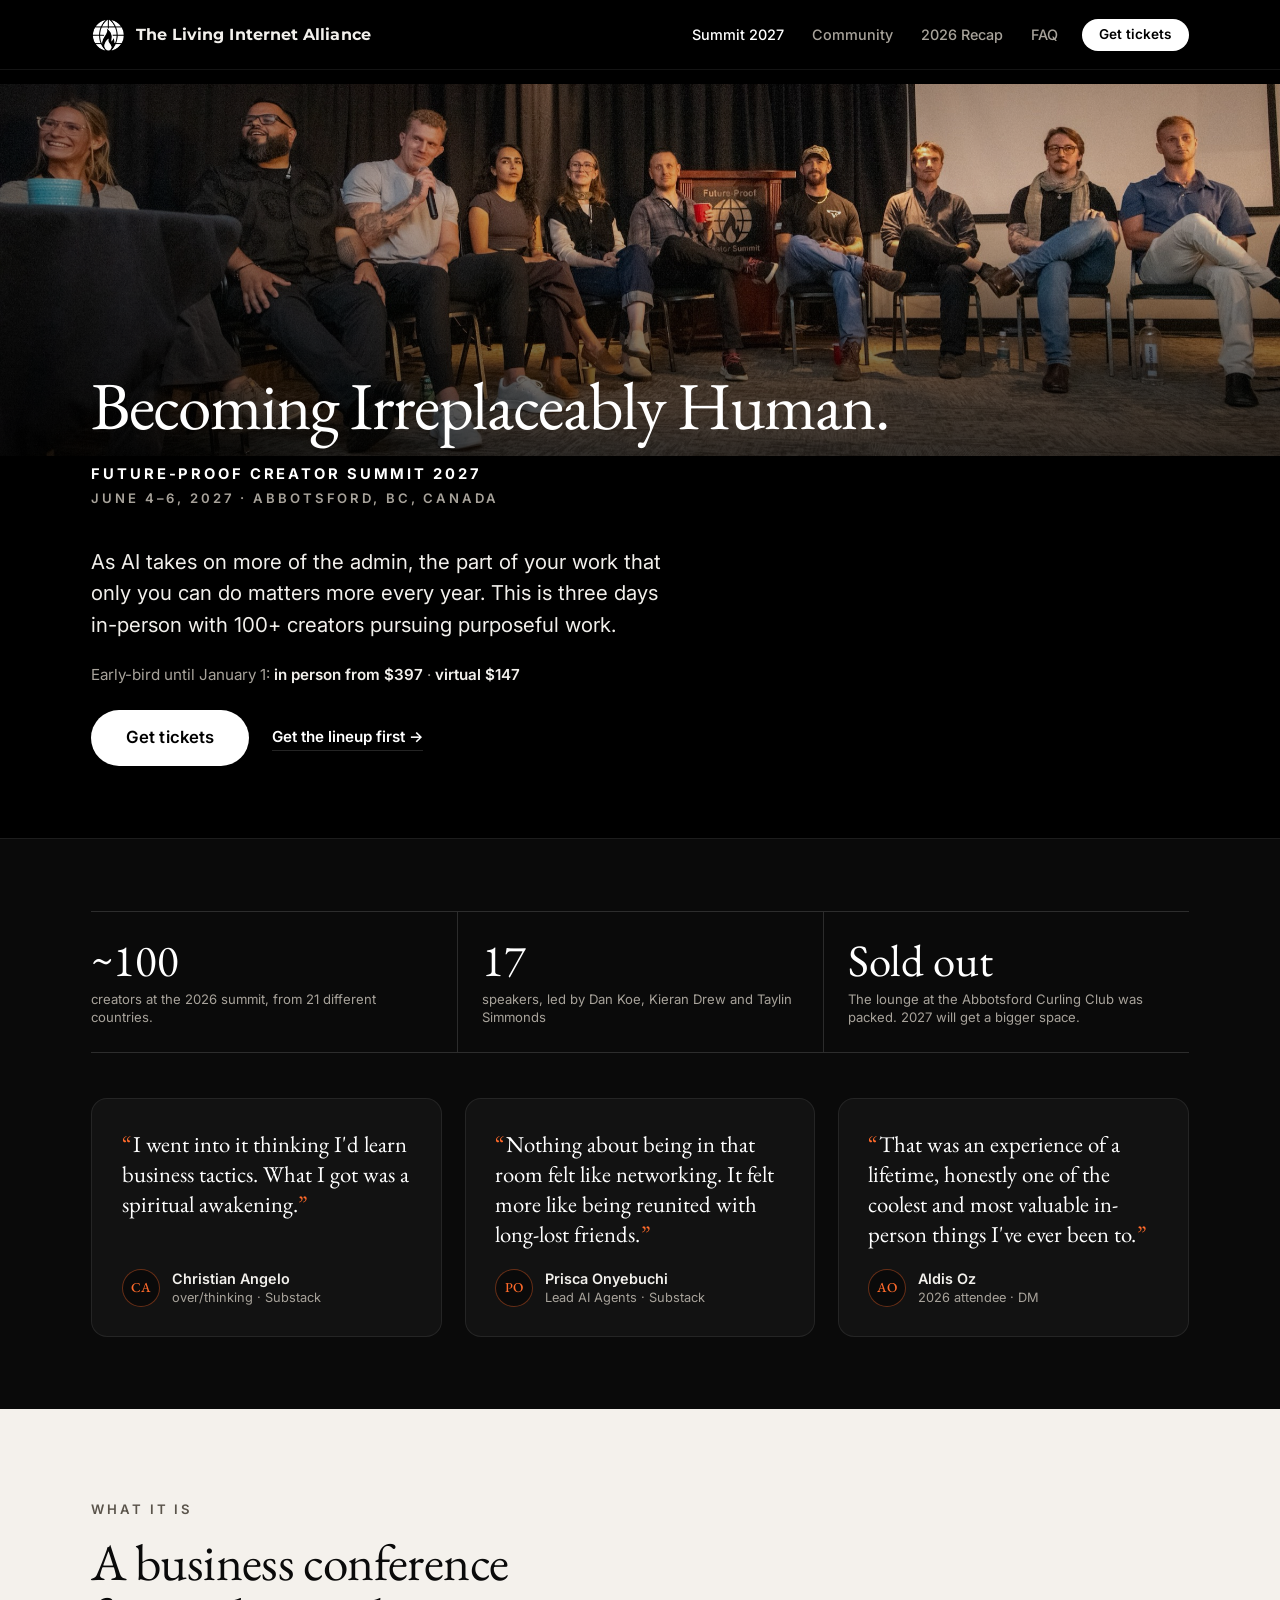
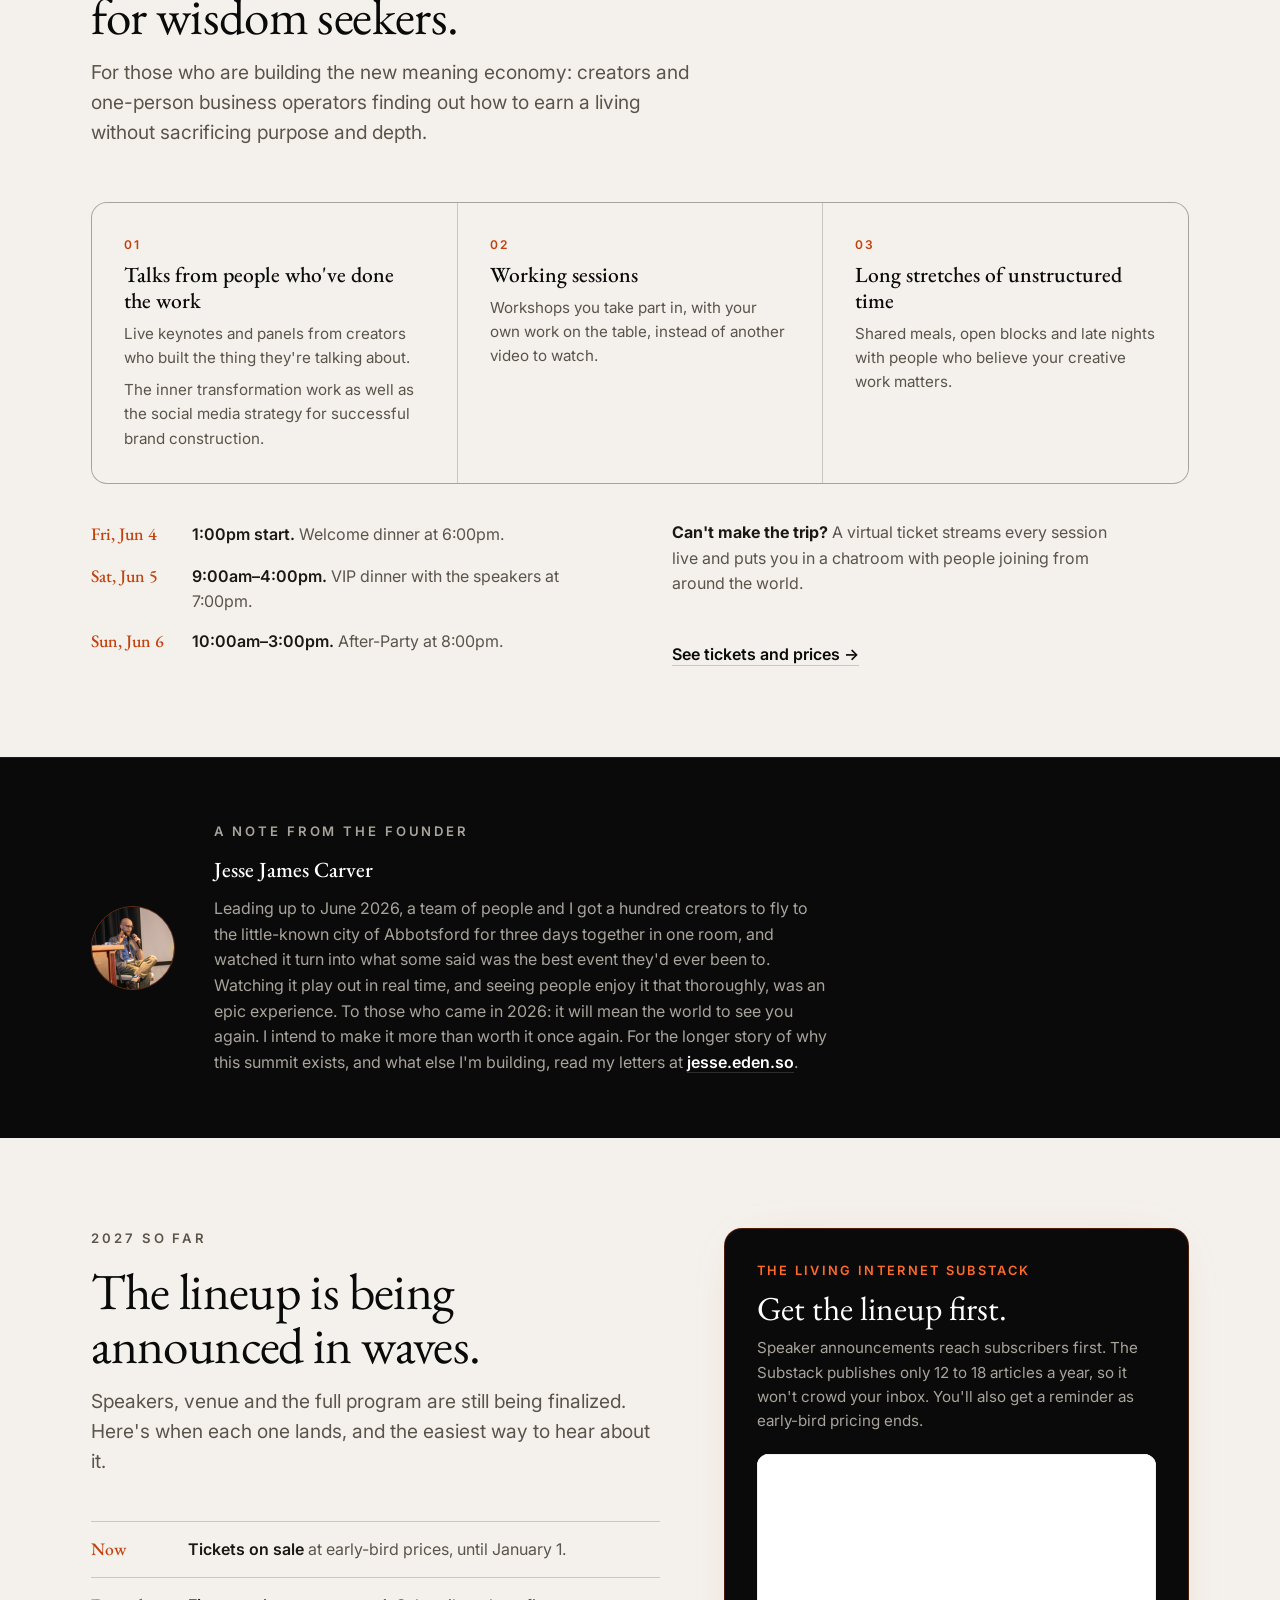
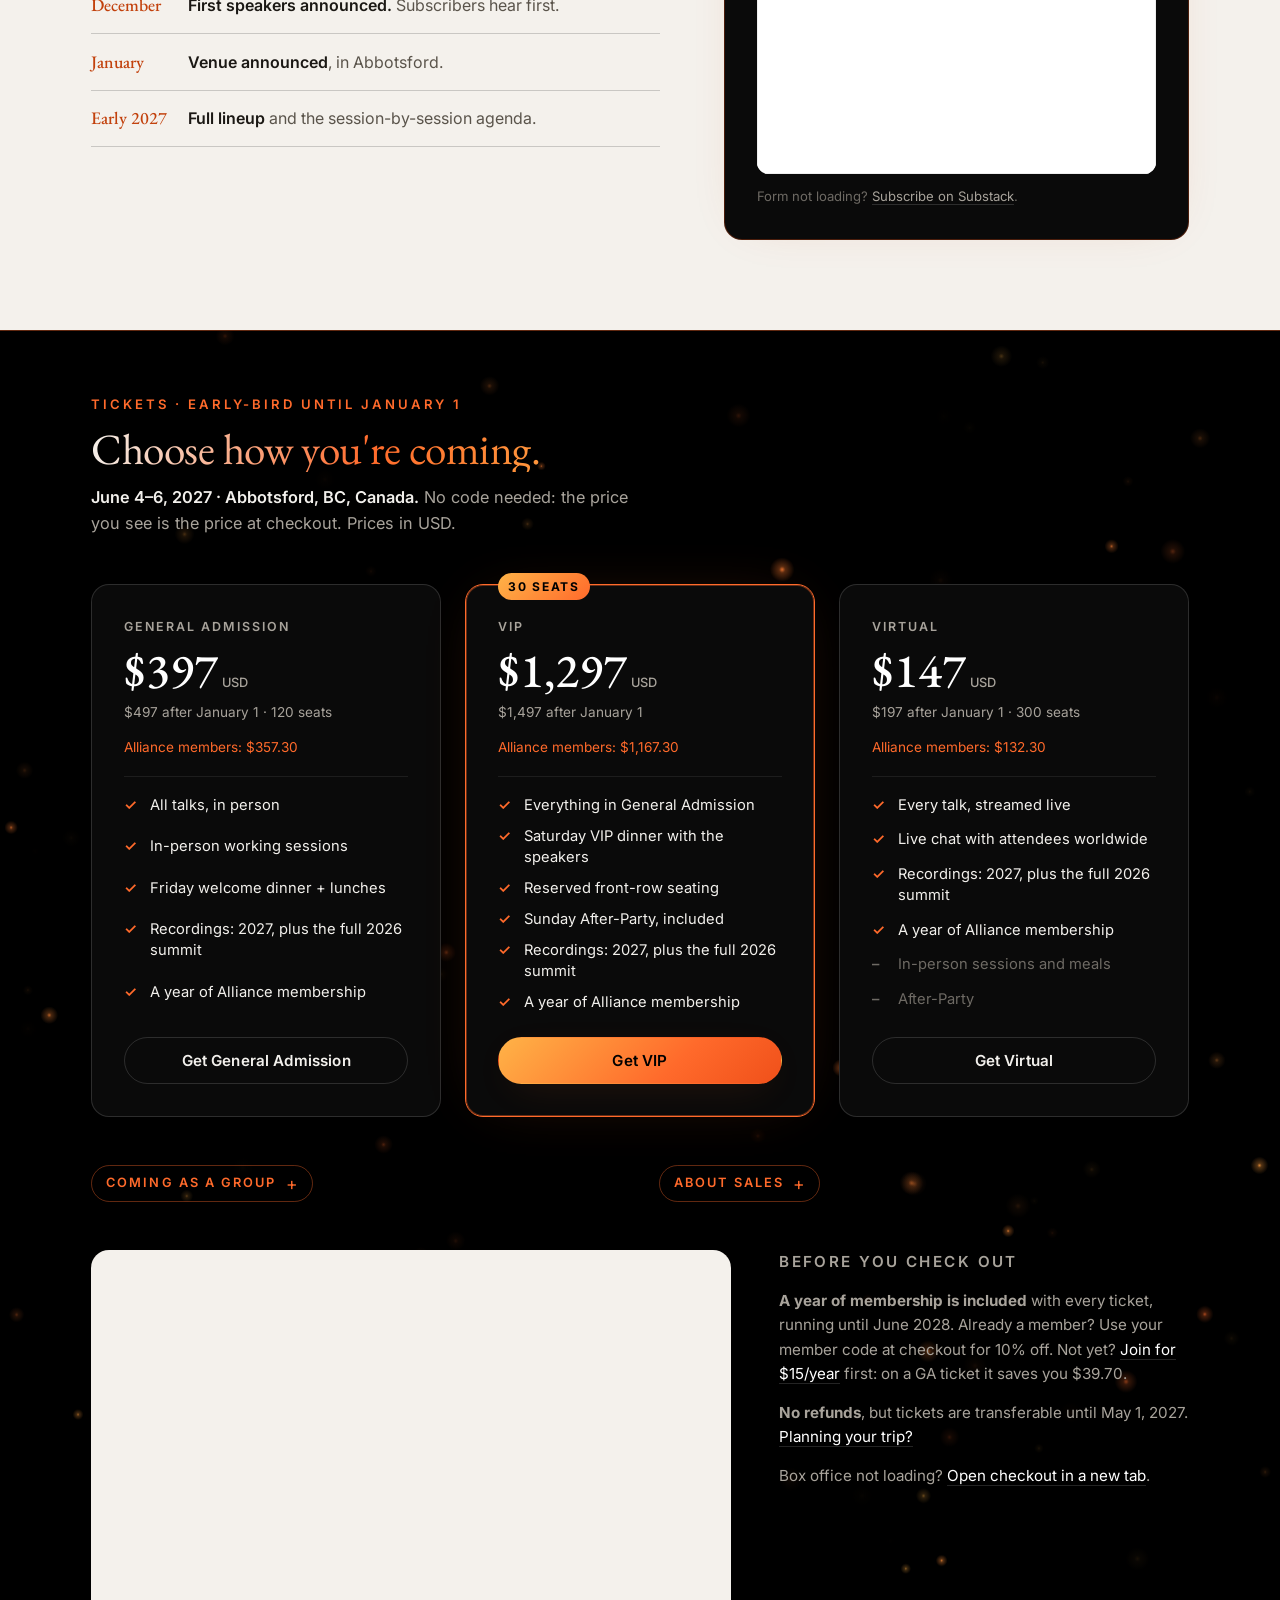
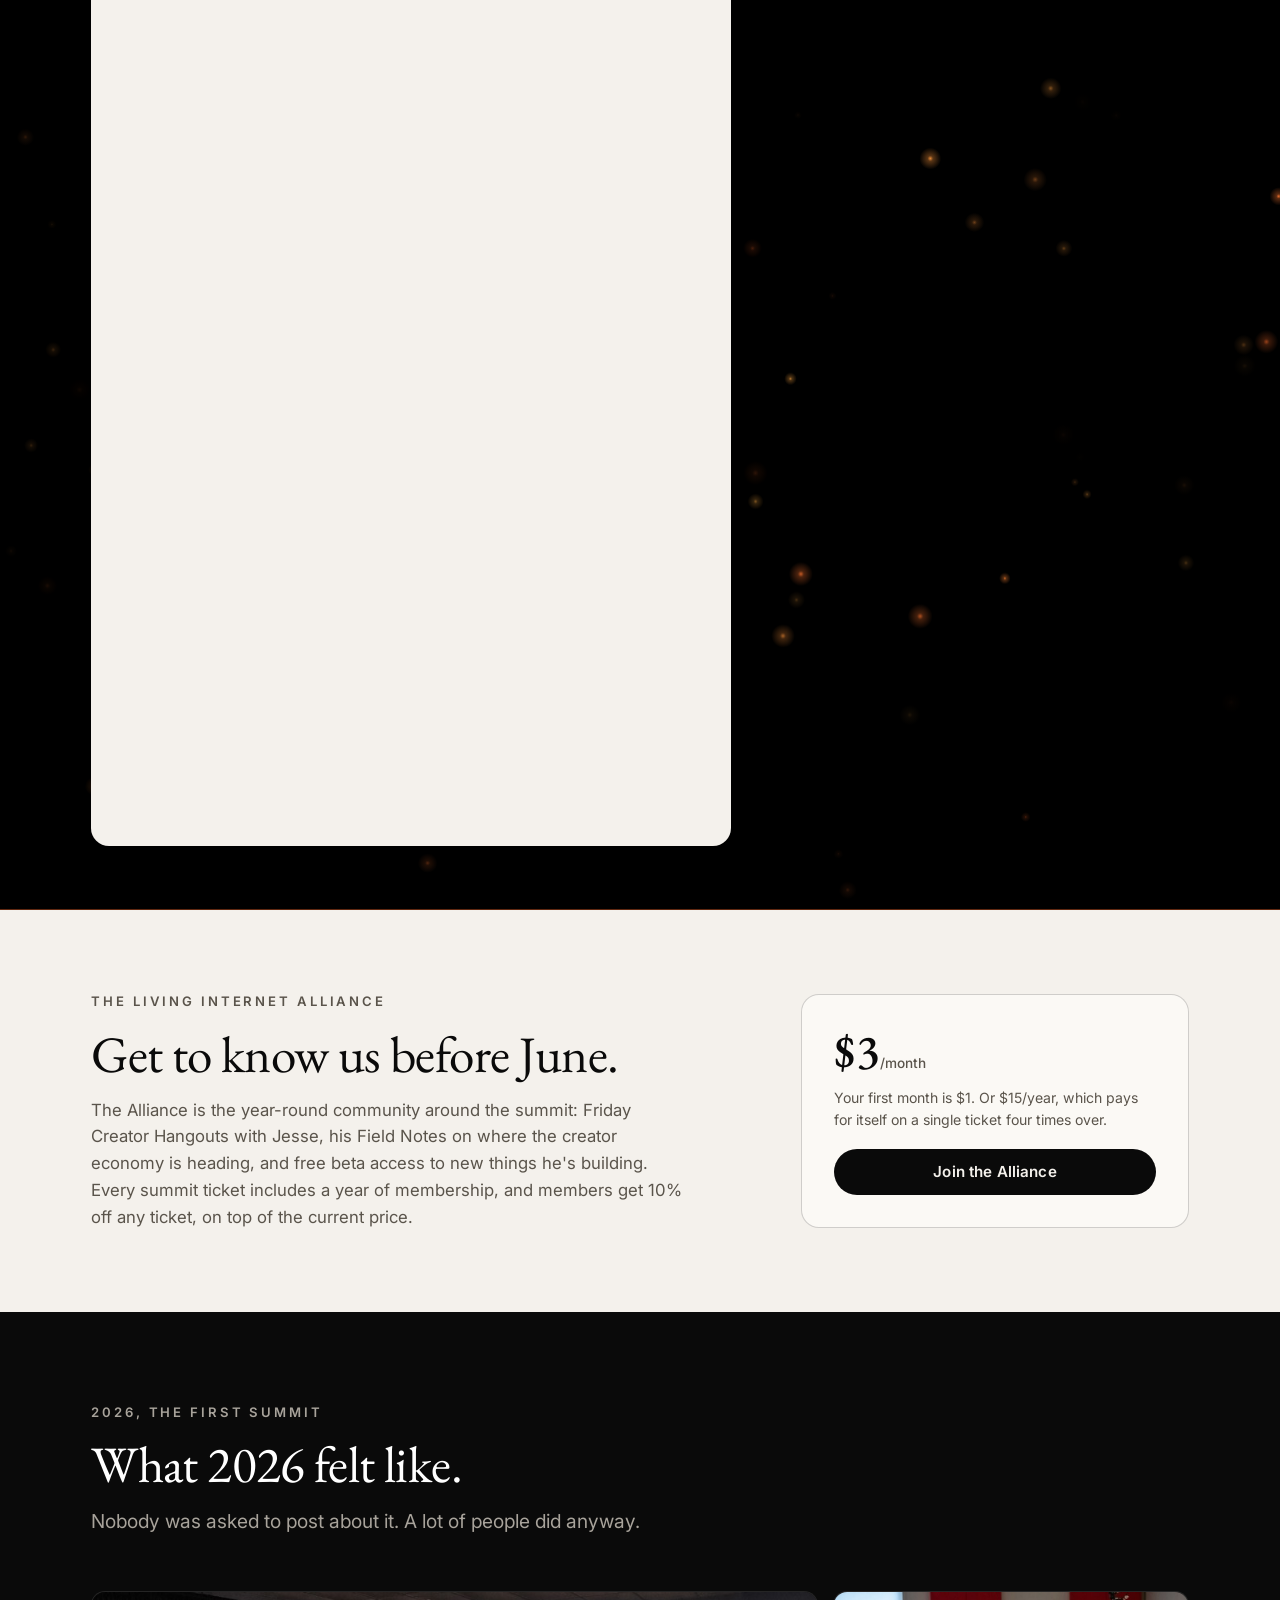
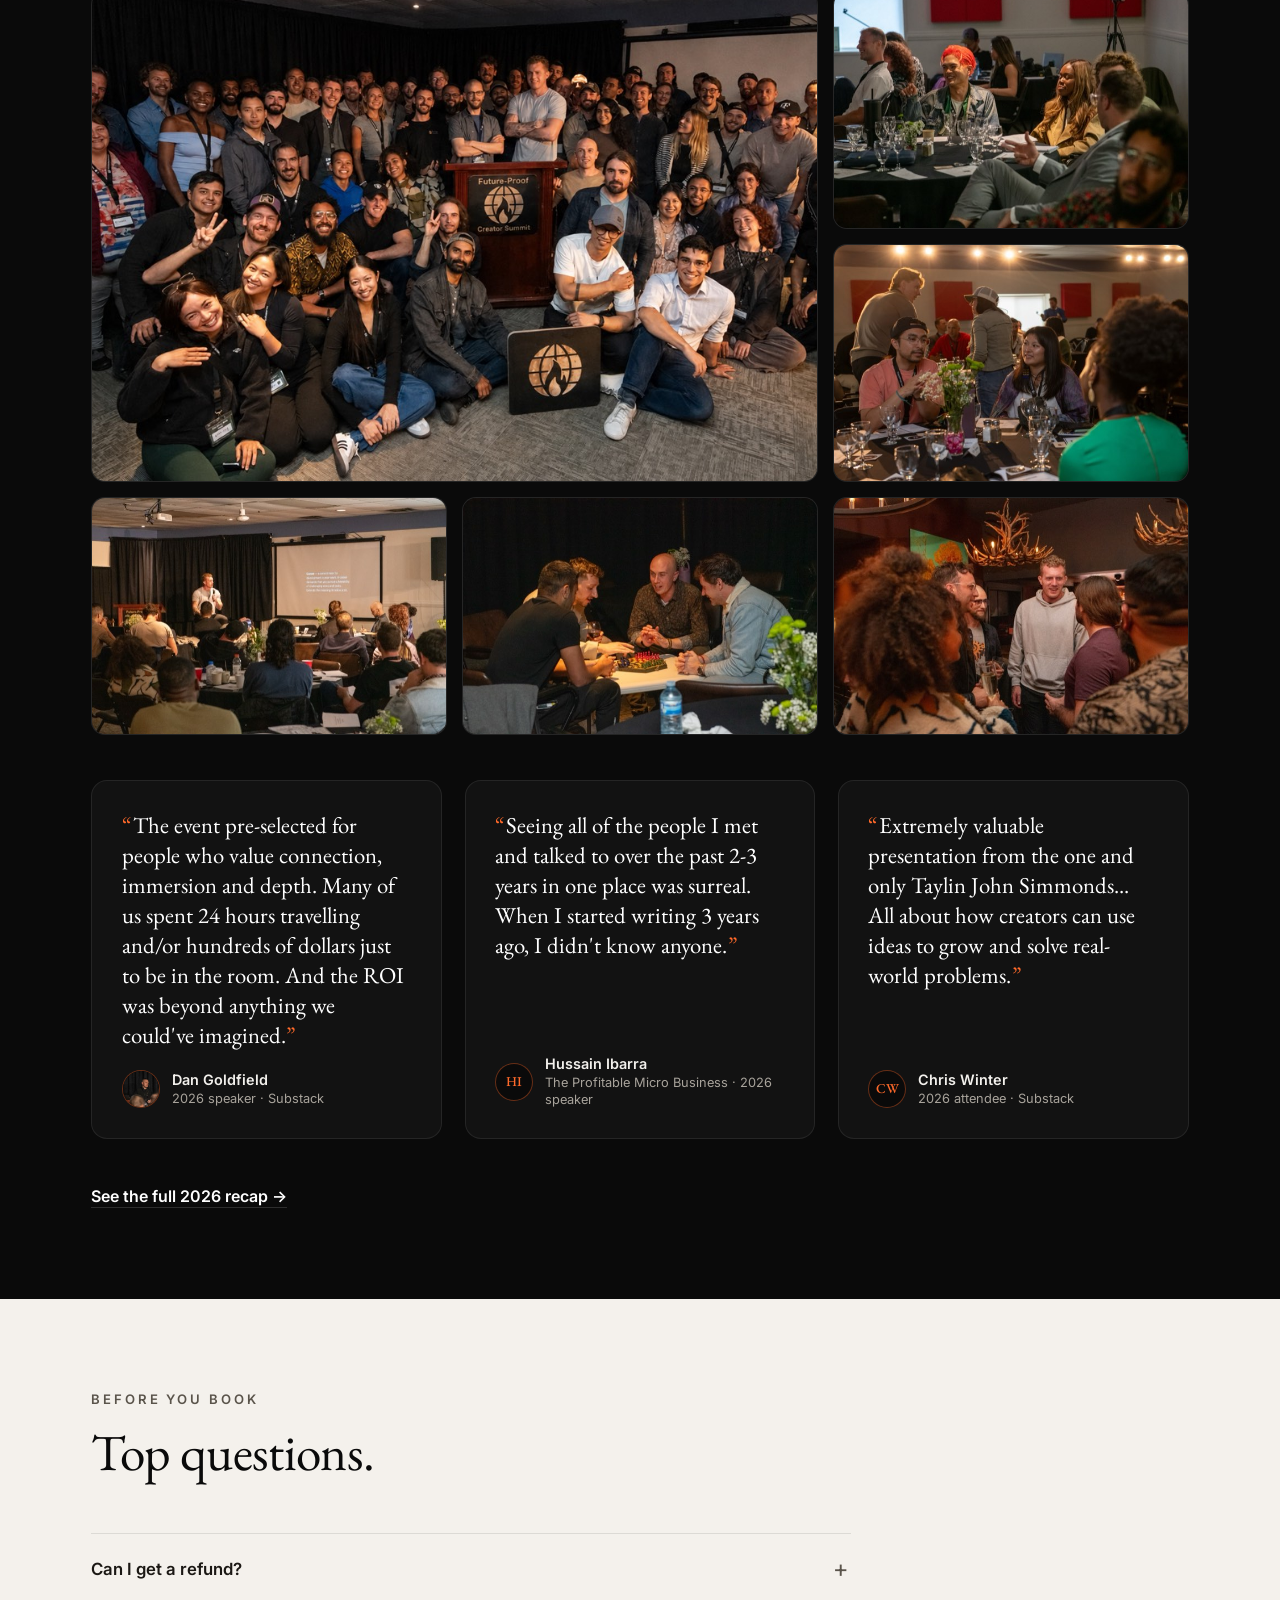
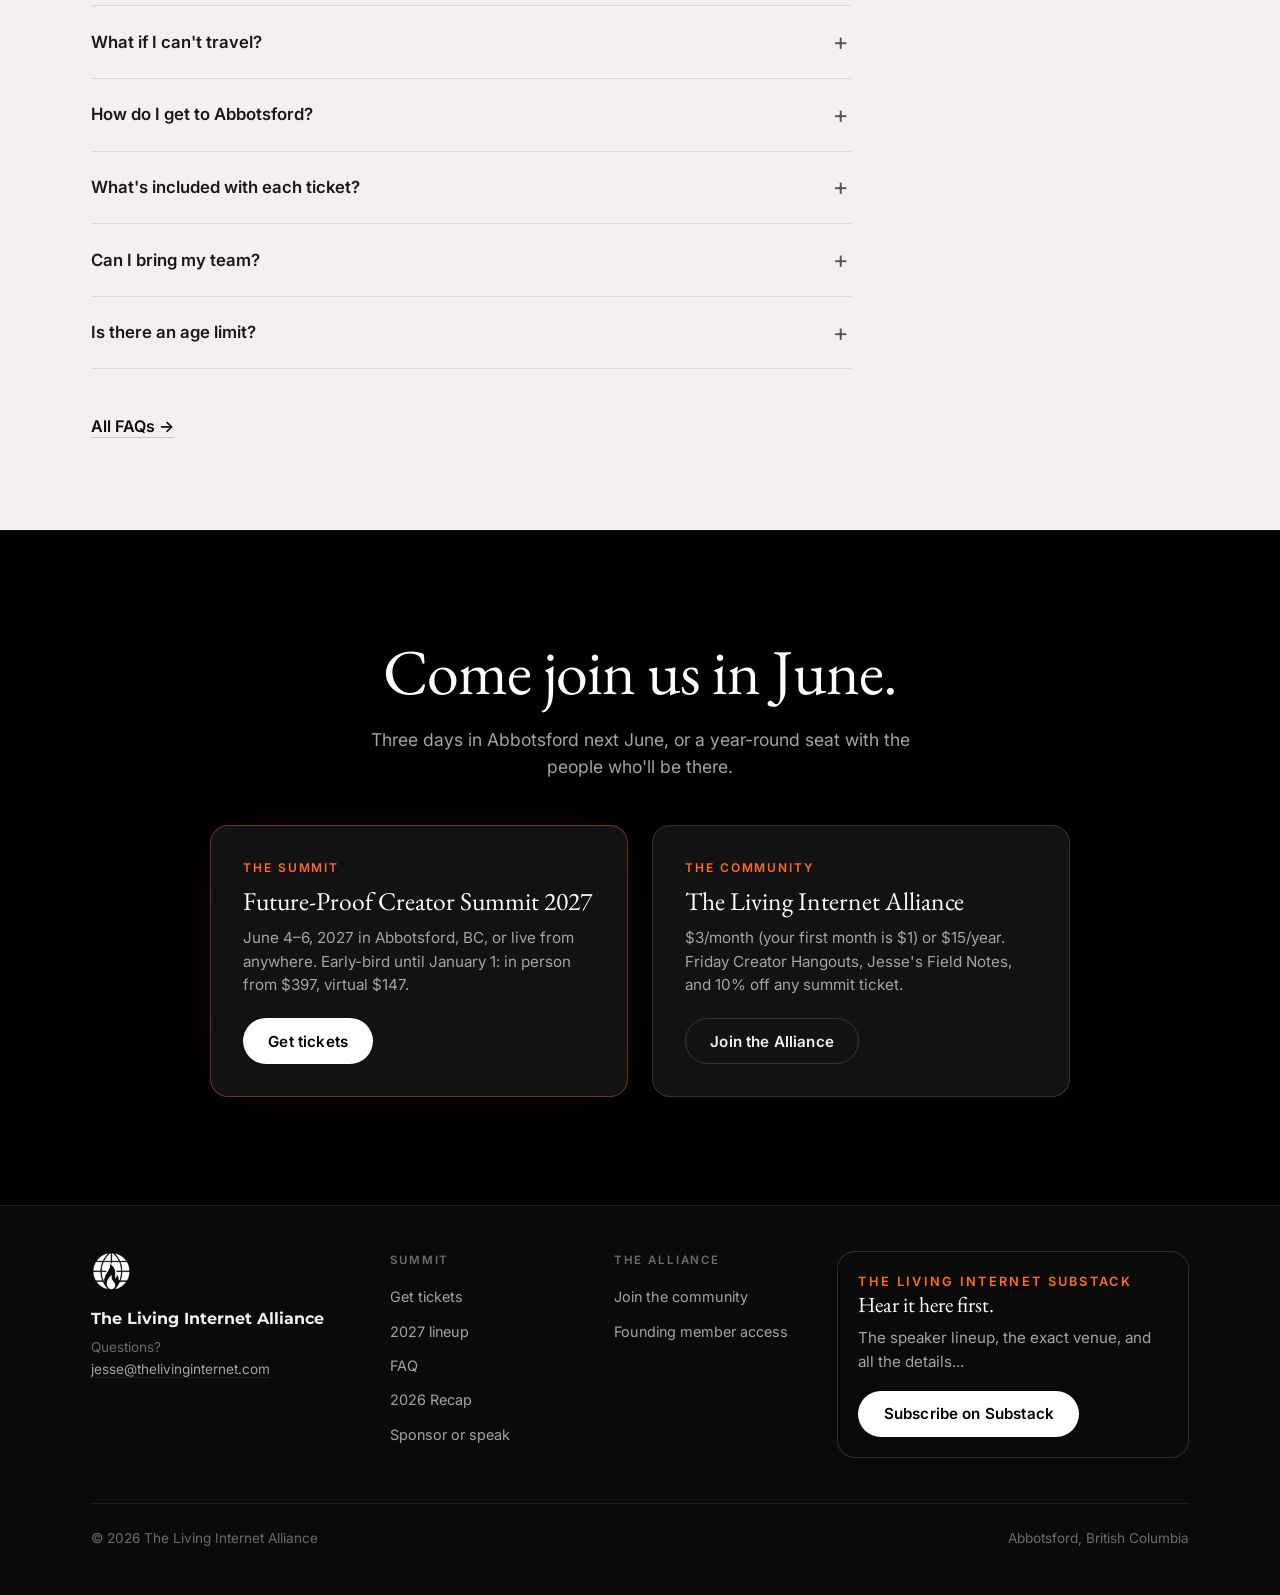
==== index.html @ 849d7617 "changes to copy on home page" ====
<!DOCTYPE html>
<html lang="en">
<head>
  <meta charset="UTF-8" />
  <meta name="viewport" content="width=device-width, initial-scale=1.0" />
  <title>Future-Proof Creator Summit 2027 · Becoming Irreplaceably Human</title>
  <meta name="description" content="Becoming Irreplaceably Human. Three days of talks, working sessions and time with a hundred creators. Abbotsford, BC, June 4-6, 2027. Early-bird tickets from $397, virtual $147, until January 1." />
  <link rel="canonical" href="https://www.thelivinginternet.com/" />

  <!-- Open Graph -->
  <meta property="og:title" content="Future-Proof Creator Summit 2027 · Becoming Irreplaceably Human" />
  <meta property="og:description" content="Becoming Irreplaceably Human. Three days of talks, working sessions and time with a hundred creators. Abbotsford, BC, June 4-6, 2027. Early-bird tickets from $397, virtual $147, until January 1." />
  <meta property="og:type" content="website" />
  <meta property="og:url" content="https://www.thelivinginternet.com/" />
  <meta property="og:image" content="https://www.thelivinginternet.com/assets/images/summit-photos/img1-new.jpg" />
  <meta name="twitter:card" content="summary_large_image" />

  <link rel="icon" type="image/png" href="/assets/images/graphics/logo-white.png" />

  <!-- Early-bird ends at midnight Pacific, Jan 1, 2027. From then on, every
       .when-early element hides and every .when-full element shows (styles.css). -->
  <script>if (Date.now() >= Date.parse('2027-01-01T00:00:00-08:00')) document.documentElement.classList.add('is-full-price');</script>

  <!-- Fonts: EB Garamond (display) + Inter (body) + Montserrat (wordmark) -->
  <link rel="preconnect" href="https://fonts.googleapis.com" />
  <link rel="preconnect" href="https://fonts.gstatic.com" crossorigin />
  <link href="https://fonts.googleapis.com/css2?family=EB+Garamond:ital,wght@0,400;0,500;0,600;1,400&family=Inter:wght@400;500;600;700&family=Montserrat:wght@600;700&display=swap" rel="stylesheet" />

  <link rel="stylesheet" href="/styles.css" />
  <link rel="preload" as="image" href="/assets/images/summit-photos/img1-new.jpg" media="(min-width: 861px)" fetchpriority="high" />
  <link rel="preload" as="image" href="/assets/images/summit-photos/img1-mobile.jpg" media="(max-width: 860px)" fetchpriority="high" />
</head>
<body>
  <a class="skip-link" href="#main">Skip to content</a>

  <!-- ===================== NAV (shared) ===================== -->
  <header class="nav" id="top">
    <div class="nav__inner">
      <a class="nav__brand" href="/" aria-label="The Living Internet Alliance, home">
        <img src="/assets/images/graphics/logo-white-128.png" alt="" class="nav__logo" width="128" height="128" />
        <span class="nav__wordmark">The Living Internet Alliance</span>
      </a>
      <nav class="nav__links" id="navLinks" aria-label="Primary">
        <a href="/" aria-current="page">Summit 2027</a>
        <a href="/community/">Community</a>
        <a href="/2026/">2026 Recap</a>
        <a href="/faq/">FAQ</a>
      </nav>
      <a href="/#tickets" class="btn btn--solid nav__cta">Get tickets</a>
      <button type="button" class="nav__toggle" aria-controls="navLinks" aria-expanded="false" aria-label="Open menu"><span class="nav__toggle-bars"></span></button>
    </div>
  </header>

  <!-- ===================== 1 · HERO ===================== -->
  <section class="hero" aria-labelledby="hero-title">
    <div class="hero__media" role="img" aria-label="Panel of speakers answering questions from the audience at the 2026 Future-Proof Creator Summit"></div>
    <div class="hero__scrim"></div>

    <div class="hero__content">
      <div class="hero__overlay">
        <h1 class="hero__title" id="hero-title">Becoming Irreplaceably Human.</h1>
        <p class="eyebrow hero__eyebrow">
          <span class="hero__eyebrow-title">Future-Proof Creator Summit 2027</span><br />
          June 4&ndash;6, 2027 &middot; Abbotsford, BC, Canada
        </p>
      </div>

      <p class="hero__sub">
        As AI takes on more of the admin, the part of your work that only you can do matters more
        every year. This is three days in-person with 100+ creators pursuing purposeful work.
      </p>

      <p class="hero__price when-early">Early-bird until January 1: <strong>in person from $397</strong> &middot; <strong>virtual $147</strong></p>
      <p class="hero__price when-full">Tickets: <strong>in person from $497</strong> &middot; <strong>virtual $197</strong></p>

      <div class="hero__actions">
        <a href="#tickets" class="btn btn--solid btn--lg">Get tickets</a>
        <a href="#lineup" class="textlink">Get the lineup first</a>
      </div>
    </div>

  </section>

  <main id="main" tabindex="-1">
  <!-- ===================== 2 · PROOF STRIP ===================== -->
  <section class="proof-strip" id="proof-strip" aria-label="The 2026 summit in numbers and words">
    <div class="section__inner">
      <ul class="stats">
        <li class="stat"><span class="stat__num">~100</span><span class="stat__label">creators at the 2026 summit, from 21 different countries.</span></li>
        <li class="stat"><span class="stat__num">17</span><span class="stat__label">speakers, led by Dan Koe, Kieran Drew and Taylin Simmonds</span></li>
        <li class="stat"><span class="stat__num">Sold out</span><span class="stat__label">The lounge at the Abbotsford Curling Club was packed. 2027 will get a bigger space.</span></li>
      </ul>
      <div class="quotes">
        <figure class="quote">
          <blockquote class="quote__text">I went into it thinking I'd learn business tactics. What I got was a spiritual awakening.</blockquote>
          <figcaption class="quote__who">
            <span class="quote__avatar" aria-hidden="true">CA</span>
            <span><span class="quote__name">Christian Angelo</span><span class="quote__meta">over/thinking &middot; Substack</span></span>
          </figcaption>
        </figure>
        <figure class="quote">
          <blockquote class="quote__text">Nothing about being in that room felt like networking. It felt more like being reunited with long-lost friends.</blockquote>
          <figcaption class="quote__who">
            <span class="quote__avatar" aria-hidden="true">PO</span>
            <span><span class="quote__name">Prisca Onyebuchi</span><span class="quote__meta">Lead AI Agents &middot; Substack</span></span>
          </figcaption>
        </figure>
        <figure class="quote">
          <blockquote class="quote__text">That was an experience of a lifetime, honestly one of the coolest and most valuable in-person things I've ever been to.</blockquote>
          <figcaption class="quote__who">
            <span class="quote__avatar" aria-hidden="true">AO</span>
            <span><span class="quote__name">Aldis Oz</span><span class="quote__meta">2026 attendee &middot; DM</span></span>
          </figcaption>
        </figure>
      </div>
    </div>
  </section>

  <!-- ===================== 3 · WHAT IT IS ===================== -->
  <section id="about" class="section theme-bone" aria-labelledby="about-title">
    <div class="section__inner">
      <header class="section-head">
        <p class="eyebrow">What it is</p>
        <h2 class="section-title" id="about-title">A business conference for wisdom seekers.</h2>
        <p class="section-intro">
          For those who are building the new meaning economy: creators and one-person
          business operators finding out how to earn a living without sacrificing purpose and depth.
        </p>
      </header>

      <ul class="formats">
        <li class="format">
          <p class="format__num">01</p>
          <p class="format__title">Talks from people who've done the work</p>
          <p class="format__desc">Live keynotes and panels from creators who built the thing they're talking about.</p>
          <p class="format__desc">The inner transformation work as well as the social media strategy for successful brand construction.</p>
        </li>
        <li class="format">
          <p class="format__num">02</p>
          <p class="format__title">Working sessions</p>
          <p class="format__desc">Workshops you take part in, with your own work on the table, instead of another video to watch.</p>
        </li>
        <li class="format">
          <p class="format__num">03</p>
          <p class="format__title">Long stretches of unstructured time</p>
          <p class="format__desc">Shared meals, open blocks and late nights with people who believe your creative work matters.</p>
        </li>
      </ul>

      <div class="about__cols">
        <ul class="schedule" aria-label="2027 schedule">
          <li class="schedule__day">
            <span class="schedule__date">Fri, Jun 4</span>
            <span class="schedule__desc"><strong>1:00pm start.</strong> Welcome dinner at 6:00pm.</span>
          </li>
          <li class="schedule__day">
            <span class="schedule__date">Sat, Jun 5</span>
            <span class="schedule__desc"><strong>9:00am&ndash;4:00pm.</strong> VIP dinner with the speakers at 7:00pm.</span>
          </li>
          <li class="schedule__day">
            <span class="schedule__date">Sun, Jun 6</span>
            <span class="schedule__desc"><strong>10:00am&ndash;3:00pm.</strong> After-Party at 8:00pm.</span>
          </li>
        </ul>
        <div>
          <p class="about__virtual">
            <strong>Can't make the trip?</strong> A virtual ticket streams every session live and
            puts you in a chatroom with people joining from around the world.
          </p>
          <p class="section-foot"><a href="#tickets" class="textlink">See tickets and prices</a></p>
        </div>
      </div>
    </div>
  </section>

  <!-- ===================== 4 · A NOTE FROM JESSE ===================== -->
  <section id="founder" class="founder founder--dark" aria-labelledby="founder-title">
    <div class="founder__inner">
      <div class="founder__avatar">
        <img src="/assets/images/speakers/jesse-james-carver-web.jpg" alt="Jesse James Carver" loading="lazy" decoding="async" width="240" height="240" />
      </div>
      <div class="founder__text">
        <p class="eyebrow">A note from the founder</p>
        <p class="founder__name" id="founder-title">Jesse James Carver</p>
        <p class="founder__body">
          Leading up to June 2026, a team of people and I got a hundred creators to fly to the
          little-known city of Abbotsford for three days together in one room, and watched it turn
          into what some said was the best event they'd ever been to. Watching it play out in real
          time, and seeing people enjoy it that thoroughly, was an epic experience. To those who came
          in 2026: it will mean the world to see you again. I intend to make it more than worth
          it once again. For the longer story of why this summit exists, and what else I'm building,
          read my letters at <a href="https://jesse.eden.so" target="_blank" rel="noopener">jesse.eden.so</a>.
        </p>
      </div>
    </div>
  </section>

  <!-- ===================== 5 · 2027 SO FAR ===================== -->
  <!-- Fill-in plan (siteplan.md): December, add 3 to 5 speaker cards under
       "First speakers confirmed" plus one "More in early 2027" card. January,
       name the venue. Early 2027, full lineup and session-level agenda. -->
  <section id="lineup" class="section theme-bone" aria-labelledby="lineup-title">
    <div class="section__inner">
      <div class="lineup">
        <div class="lineup__main">
          <header class="section-head">
            <p class="eyebrow">2027 so far</p>
            <h2 class="section-title" id="lineup-title">The lineup is being announced in waves.</h2>
            <p class="section-intro">
              Speakers, venue and the full program are still being finalized. Here's when each one
              lands, and the easiest way to hear about it.
            </p>
          </header>
          <ul class="milestones" aria-label="Announcement timeline">
            <li class="milestone"><span class="milestone__when">Now</span><span class="milestone__what"><strong>Tickets on sale</strong> <span class="when-early">at early-bird prices, until January 1.</span><span class="when-full">at full price.</span></span></li>
            <li class="milestone"><span class="milestone__when">December</span><span class="milestone__what"><strong>First speakers announced.</strong> Subscribers hear first.</span></li>
            <li class="milestone"><span class="milestone__when">January</span><span class="milestone__what"><strong>Venue announced</strong>, in Abbotsford.</span></li>
            <li class="milestone"><span class="milestone__when">Early 2027</span><span class="milestone__what"><strong>Full lineup</strong> and the session-by-session agenda.</span></li>
          </ul>
        </div>

        <div class="signup ">
          <p class="signup__eyebrow">The Living Internet Substack</p>
          <p class="signup__title">Get the lineup first.</p>
          <p class="signup__body">Speaker announcements reach subscribers first. The Substack publishes only 12 to 18 articles a year, so it won't crowd your inbox.<span class="when-early"> You'll also get a reminder as early-bird pricing ends.</span></p>
          <div class="signup__frame">
            <iframe src="https://livinginternet.substack.com/embed" title="Subscribe to The Living Internet Substack" loading="lazy" width="480" height="320" style="border: 1px solid #EEE; background: white" frameborder="0" scrolling="no"></iframe>
          </div>
          <p class="signup__fallback">Form not loading? <a href="https://livinginternet.substack.com/subscribe" target="_blank" rel="noopener">Subscribe on Substack</a>.</p>
        </div>
      </div>
    </div>
  </section>

  <!-- ===================== 6 · TICKETS ===================== -->
  <section id="tickets" class="member-band member-band--tickets" aria-labelledby="tickets-title">
    <canvas class="embers-canvas" aria-hidden="true"></canvas>
    <div class="member-band__inner">
      <div class="member-band__text">
        <p class="eyebrow member-band__eyebrow"><span class="when-early">Tickets &middot; Early-bird until January 1</span><span class="when-full">Tickets</span></p>
        <h2 class="member-band__title" id="tickets-title">Choose how you're coming.</h2>
        <p class="member-band__body">
          <strong>June 4&ndash;6, 2027 &middot; Abbotsford, BC, Canada.</strong> No code needed: the
          price you see is the price at checkout. Prices in USD.
        </p>
      </div>

      <div class="tiers">
        <article class="tier">
          <p class="tier__name">General Admission</p>
          <p class="tier__price"><span class="when-early">$397</span><span class="when-full">$497</span><small>USD</small></p>
          <p class="tier__later"><span class="when-early">$497 after January 1 &middot; 120 seats</span><span class="when-full">120 seats</span></p>
          <p class="tier__member">Alliance members: <span class="when-early">$357.30</span><span class="when-full">$447.30</span></p>
          <ul class="tier__list">
            <li class="yes">All talks, in person</li>
            <li class="yes">In-person working sessions</li>
            <li class="yes">Friday welcome dinner + lunches</li>
            <li class="yes">Recordings: 2027, plus the full 2026 summit</li>
            <li class="yes">A year of Alliance membership</li>
          </ul>
          <a href="#checkout" class="btn btn--ember">Get General Admission</a>
        </article>

        <article class="tier tier--featured">
          <p class="tier__flag">30 seats</p>
          <p class="tier__name">VIP</p>
          <p class="tier__price"><span class="when-early">$1,297</span><span class="when-full">$1,497</span><small>USD</small></p>
          <p class="tier__later"><span class="when-early">$1,497 after January 1</span><span class="when-full">Only 30 seats</span></p>
          <p class="tier__member">Alliance members: <span class="when-early">$1,167.30</span><span class="when-full">$1,347.30</span></p>
          <ul class="tier__list">
            <li class="yes">Everything in General Admission</li>
            <li class="yes">Saturday VIP dinner with the speakers</li>
            <li class="yes">Reserved front-row seating</li>
            <li class="yes">Sunday After-Party, included</li>
            <li class="yes">Recordings: 2027, plus the full 2026 summit</li>
            <li class="yes">A year of Alliance membership</li>
          </ul>
          <a href="#checkout" class="btn btn--ember">Get VIP</a>
        </article>

        <article class="tier">
          <p class="tier__name">Virtual</p>
          <p class="tier__price"><span class="when-early">$147</span><span class="when-full">$197</span><small>USD</small></p>
          <p class="tier__later"><span class="when-early">$197 after January 1 &middot; 300 seats</span><span class="when-full">300 seats</span></p>
          <p class="tier__member">Alliance members: <span class="when-early">$132.30</span><span class="when-full">$177.30</span></p>
          <ul class="tier__list">
            <li class="yes">Every talk, streamed live</li>
            <li class="yes">Live chat with attendees worldwide</li>
            <li class="yes">Recordings: 2027, plus the full 2026 summit</li>
            <li class="yes">A year of Alliance membership</li>
            <li class="no">In-person sessions and meals</li>
            <li class="no">After-Party</li>
          </ul>
          <a href="#checkout" class="btn btn--ember">Get Virtual</a>
        </article>
      </div>
      <p class="tiers__hint" aria-hidden="true">Swipe for VIP and Virtual &rarr;</p>

      <div class="tickets__notes">
        <details class="tickets__note">
          <summary class="tickets__note-title">Coming as a group</summary>
          <p><strong>GA 3-Pack <span class="when-early">$997</span><span class="when-full">$1,297</span></strong><span class="when-early"> (then $1,297)</span> &middot;
             <strong>VIP 3-Pack <span class="when-early">$3,397</span><span class="when-full">$4,000</span></strong><span class="when-early"> (then $4,000)</span>, After-Party included.
             Ten GA packs and three VIP packs. Send all three names and emails to
             <a href="mailto:jesse@thelivinginternet.com">jesse@thelivinginternet.com</a> by May 1, 2027.
             Each person gets their own year of Alliance membership, and the member 10% applies to packs too.</p>
        </details>
        <details class="tickets__note">
          <summary class="tickets__note-title">About sales</summary>
          <p class="when-early">There won't be Black Friday or holiday sales. Tickets stay at the early-bird
             price until 2027 begins, and this is the lowest they'll be. On January 1, prices go to
             $497, $1,497 and $197. Alliance members get 10% off any ticket, and will likely get
             windows in 2027 when early-bird prices return.</p>
          <p class="when-full">Early-bird ended on January 1. Alliance members still get 10% off any
             ticket, and will likely get windows during 2027 when early-bird prices return.</p>
        </details>
      </div>

      <div class="checkout" id="checkout">
        <div class="ticket-embed" id="ticketEmbed">
          <iframe src="https://tickets.thelivinginternet.com/checkout/view-event/id/8531085/chk/ede5cd54da2d77b5125283f28206d958/?modal_widget=true&amp;widget=true" title="Buy Future-Proof Creator Summit 2027 tickets" loading="lazy"></iframe>
        </div>
        <div class="checkout__aside">
          <p class="tickets__note-title">Before you check out</p>
          <p><strong>A year of membership is included</strong> with every ticket, running until June 2028.
             Already a member? Use your member code at checkout for 10% off. Not yet?
             <a href="/community/">Join for $15/year</a> first: on a GA ticket it saves you
             <span class="when-early">$39.70</span><span class="when-full">$49.70</span>.</p>
          <p><strong>No refunds</strong>, but tickets are transferable until May 1, 2027.
             <a href="/faq/#getting-here">Planning your trip?</a></p>
          <p class="ticket-embed__fallback">Box office not loading? <a href="https://tickets.thelivinginternet.com/checkout/view-event/id/8531085/chk/ede5cd54da2d77b5125283f28206d958/?modal_widget=true&amp;widget=true" target="_blank" rel="noopener">Open checkout in a new tab</a>.</p>
        </div>
      </div>
    </div>
  </section>

  <!-- ===================== 7 · THE ALLIANCE ===================== -->
  <section id="alliance" class="alliance-band theme-bone" aria-labelledby="alliance-title">
    <div class="alliance-band__inner">
      <div class="alliance-band__text">
        <p class="eyebrow">The Living Internet Alliance</p>
        <h2 class="section-title" id="alliance-title">Get to know us before June.</h2>
        <p class="alliance-band__body">
          The Alliance is the year-round community around the summit: Friday Creator Hangouts with
          Jesse, his Field Notes on where the creator economy is heading, and free beta access to
          new things he's building. Every summit ticket includes a year of membership, and members get 10% off any ticket, on top of the current price.
        </p>
      </div>
      <div class="alliance-band__card">
        <p class="price-big">$3<small>/month</small></p>
        <p class="price-note">Your first month is $1. Or $15/year, which pays for itself on a single
          ticket four times over.</p>
        <a href="/community/" class="btn btn--ink">Join the Alliance</a>
      </div>
    </div>
  </section>

  <!-- ===================== 8 · WHAT 2026 FELT LIKE ===================== -->
  <!-- The 2026 highlight clip goes at the top of this section once it's edited. -->
  <section id="felt" class="section" aria-labelledby="felt-title">
    <div class="section__inner">
      <header class="section-head">
        <p class="eyebrow">2026, the first summit</p>
        <h2 class="section-title" id="felt-title">What 2026 felt like.</h2>
        <p class="section-intro">Nobody was asked to post about it. A lot of people did anyway.</p>
      </header>

      <div class="photo-grid">
        <button type="button" class="photo-grid__item photo-grid__item--wide" data-lightbox><img src="/assets/images/summit-photos/group-photo-web.jpg" alt="The full group of 2026 summit attendees gathered for a group photo" loading="lazy" decoding="async" width="1400" height="606" /></button>
        <button type="button" class="photo-grid__item" data-lightbox><img src="/assets/images/summit-photos/img24-thumb.jpg" data-full="/assets/images/summit-photos/img24-web.jpg" alt="Attendees laughing and contemplating during a talk at the Future Proof Creator Summit 2026" loading="lazy" decoding="async" width="1400" height="933" /></button>
        <button type="button" class="photo-grid__item" data-lightbox><img src="/assets/images/summit-photos/img25-thumb.jpg" data-full="/assets/images/summit-photos/img25-web.jpg" alt="Christian, Ashley, and Prisca deep in conversation at a roundtable during the Future Proof Creator Summit 2026" loading="lazy" decoding="async" width="1400" height="933" /></button>
        <button type="button" class="photo-grid__item" data-lightbox><img src="/assets/images/summit-photos/img30-thumb.jpg" data-full="/assets/images/summit-photos/img30-web.jpg" alt="Dan Koe addressing the audience during a workshop on meaningful work at the Future Proof Creator Summit 2026" loading="lazy" decoding="async" width="1400" height="933" /></button>
        <button type="button" class="photo-grid__item" data-lightbox><img src="/assets/images/summit-photos/img41-thumb.jpg" data-full="/assets/images/summit-photos/img41-web.jpg" alt="Attendees playing 4D chess late into the evening at the after-party of the Future Proof Creator Summit 2026" loading="lazy" decoding="async" width="1400" height="933" /></button>
        <button type="button" class="photo-grid__item" data-lightbox><img src="/assets/images/summit-photos/img4-thumb.jpg" data-full="/assets/images/summit-photos/img4-web.jpg" alt="Attendees talking with Dan Koe at the VIP Dinner" loading="lazy" decoding="async" width="1400" height="933" /></button>
      </div>

      <div class="quotes">
        <figure class="quote">
          <blockquote class="quote__text">The event pre-selected for people who value connection, immersion and depth. Many of us spent 24 hours travelling and/or hundreds of dollars just to be in the room. And the ROI was beyond anything we could've imagined.</blockquote>
          <figcaption class="quote__who">
            <span class="quote__avatar" aria-hidden="true"><img src="/assets/images/speakers/dan-goldfield-web.jpg" alt="" loading="lazy" decoding="async" width="240" height="240" /></span>
            <span><span class="quote__name">Dan Goldfield</span><span class="quote__meta">2026 speaker &middot; Substack</span></span>
          </figcaption>
        </figure>
        <figure class="quote">
          <blockquote class="quote__text">Seeing all of the people I met and talked to over the past 2-3 years in one place was surreal. When I started writing 3 years ago, I didn't know anyone.</blockquote>
          <figcaption class="quote__who">
            <span class="quote__avatar" aria-hidden="true">HI</span>
            <span><span class="quote__name">Hussain Ibarra</span><span class="quote__meta">The Profitable Micro Business &middot; 2026 speaker</span></span>
          </figcaption>
        </figure>
        <figure class="quote">
          <blockquote class="quote__text">Extremely valuable presentation from the one and only Taylin John Simmonds... All about how creators can use ideas to grow and solve real-world problems.</blockquote>
          <figcaption class="quote__who">
            <span class="quote__avatar" aria-hidden="true">CW</span>
            <span><span class="quote__name">Chris Winter</span><span class="quote__meta">2026 attendee &middot; Substack</span></span>
          </figcaption>
        </figure>
      </div>

      <p class="section-foot"><a href="/2026/" class="textlink">See the full 2026 recap</a></p>
    </div>
  </section>

  <!-- ===================== 9 · SPONSORS (later) =====================
       Slot reserved. Add once the Eden sponsorship agreement is set
       (logo, placement, credit wording). Don't ship it empty. -->

  <!-- ===================== 10 · TOP QUESTIONS ===================== -->
  <section id="questions" class="section theme-bone" aria-labelledby="questions-title">
    <div class="section__inner">
      <header class="section-head">
        <p class="eyebrow">Before you book</p>
        <h2 class="section-title" id="questions-title">Top questions.</h2>
      </header>
      <div class="faq__list faq__list--left">
        <details class="faq__item">
          <summary class="faq__q">Can I get a refund?</summary>
          <div class="faq__a"><p>No, all sales are final. Tickets are transferable until May 1, 2027, though: email
            <a href="mailto:jesse@thelivinginternet.com">jesse@thelivinginternet.com</a> with the new attendee's name and email.</p></div>
        </details>
        <details class="faq__item">
          <summary class="faq__q">What if I can't travel?</summary>
          <div class="faq__a"><p>Get a Virtual ticket (<span class="when-early">$147 until January 1</span><span class="when-full">$197</span>).
            Every talk streams live, there's a chatroom for virtual attendees, and the recordings are yours afterward, along with the 2026 summit recordings and a year of Alliance membership.</p></div>
        </details>
        <details class="faq__item">
          <summary class="faq__q">How do I get to Abbotsford?</summary>
          <div class="faq__a"><p>Abbotsford is the city in the country, about an hour east of Vancouver. Fly into Abbotsford
            International (YXX), or Vancouver International (YVR) for more routes. The venue is announced by January 2027.
            <a href="/faq/#getting-here">More on getting here</a>.</p></div>
        </details>
        <details class="faq__item">
          <summary class="faq__q">What's included with each ticket?</summary>
          <div class="faq__a"><p>General Admission and VIP include the Friday welcome dinner and lunches. VIP adds the Saturday
            dinner with the speakers, front-row seating and the Sunday After-Party (GA can add the After-Party for $77).
            All three tickets, Virtual included, come with the 2027 recordings, the full 2026 summit recordings, and a year of Alliance membership.</p></div>
        </details>
        <details class="faq__item">
          <summary class="faq__q">Can I bring my team?</summary>
          <div class="faq__a"><p>Yes. The GA 3-Pack is <span class="when-early">$997</span><span class="when-full">$1,297</span>
            and the VIP 3-Pack is <span class="when-early">$3,397</span><span class="when-full">$4,000</span>. Send all three names and
            emails to Jesse by May 1, 2027.</p></div>
        </details>
        <details class="faq__item">
          <summary class="faq__q">Is there an age limit?</summary>
          <div class="faq__a"><p>The summit is 19+ unless you're accompanied by a chaperone.</p></div>
        </details>
      </div>
      <p class="section-foot"><a href="/faq/" class="textlink">All FAQs</a></p>
    </div>
  </section>
  </main>

  <!-- ===================== TWO-OPTION CLOSE (shared) ===================== -->
  <section class="final" aria-labelledby="final-title">
    <div class="final__inner">
      <h2 class="final__title" id="final-title">Come join us in June.</h2>
      <p class="final__sub">Three days in Abbotsford next June, or a year-round seat with the people who'll be there.</p>
    </div>
    <div class="final__options">
      <div class="option option--primary">
        <p class="option__label">The summit</p>
        <p class="option__title">Future-Proof Creator Summit 2027</p>
        <p class="option__body">June 4&ndash;6, 2027 in Abbotsford, BC, or live from anywhere.
          <span class="when-early">Early-bird until January 1: in person from $397, virtual $147.</span><span class="when-full">In person from $497, virtual $197.</span></p>
        <a href="/#tickets" class="btn btn--solid">Get tickets</a>
      </div>
      <div class="option">
        <p class="option__label">The community</p>
        <p class="option__title">The Living Internet Alliance</p>
        <p class="option__body">$3/month (your first month is $1) or $15/year. Friday Creator Hangouts, Jesse's Field Notes, and 10% off any summit ticket.</p>
        <a href="/community/" class="btn btn--ghost">Join the Alliance</a>
      </div>
    </div>
  </section>

  <!-- ===================== FOOTER (shared) ===================== -->
  <footer class="footer" id="footer">
    <div class="footer__grid">
      <div class="footer__about">
        <img src="/assets/images/graphics/logo-white-128.png" alt="" class="footer__logo" width="128" height="128" loading="lazy" />
        <p class="footer__brand">The Living Internet Alliance</p>
        <p class="footer__meta">Questions? <a href="mailto:jesse@thelivinginternet.com">jesse@thelivinginternet.com</a></p>
      </div>
      <div>
        <p class="footer__col-title">Summit</p>
        <ul class="footer__list">
          <li><a href="/#tickets">Get tickets</a></li>
          <li><a href="/#lineup">2027 lineup</a></li>
          <li><a href="/faq/">FAQ</a></li>
          <li><a href="/2026/">2026 Recap</a></li>
          <li><a href="mailto:jesse@thelivinginternet.com?subject=Sponsoring%20or%20speaking%20at%20FPCS%202027">Sponsor or speak</a></li>
        </ul>
      </div>
      <div>
        <p class="footer__col-title">The Alliance</p>
        <ul class="footer__list">
          <li><a href="/community/">Join the community</a></li>
          <li><a href="/community/#founding">Founding member access</a></li>
        </ul>
      </div>
      <div class="footer__signup">
        <div class="signup ">
          <p class="signup__eyebrow">The Living Internet Substack</p>
          <p class="signup__title">Hear it here first.</p>
          <p class="signup__body">The speaker lineup, the exact venue, and all the details...</p>
          <a href="https://livinginternet.substack.com/subscribe" target="_blank" rel="noopener" class="btn btn--solid signup__btn">Subscribe on Substack</a>
        </div>
      </div>
    </div>
    <div class="footer__base">
      <p class="footer__meta">&copy; 2026 The Living Internet Alliance</p>
      <p class="footer__meta">Abbotsford, British Columbia</p>
    </div>
  </footer>

  <!-- ===================== LIGHTBOX ===================== -->
  <div class="modal modal--lightbox" id="modal-gallery" role="dialog" aria-modal="true" aria-label="Photo viewer" hidden>
    <div class="modal__backdrop" data-modal-close></div>
    <div class="modal__panel modal__panel--lightbox" role="document">
      <button type="button" class="modal__close" data-modal-close aria-label="Close">&times;</button>
      <button type="button" class="lightbox__nav lightbox__nav--prev" id="lightboxPrev" aria-label="Previous photo">&#8249;</button>
      <figure class="lightbox__figure" id="lightboxFigure">
        <img class="lightbox__img" id="lightboxImg" src="" alt="" />
        <figcaption class="lightbox__caption" id="lightboxCaption"></figcaption>
      </figure>
      <button type="button" class="lightbox__nav lightbox__nav--next" id="lightboxNext" aria-label="Next photo">&#8250;</button>
    </div>
  </div>

  <script src="/site.js"></script>
</body>
</html>
---- styles.css ----
/* ============================================================
   The Living Internet Alliance · thelivinginternet.com
   Shared by every page: / (Summit 2027), /community, /2026, /faq.
   Dark-mode, black & bone, one flame (ember). Warm-editorial.
   New multi-page components live in the "SITE REBUILD" block at
   the end of this file (added 2026-10-25, per siteplan.md).
   ============================================================ */

:root {
  /* Core palette */
  --black:        #000000;
  --ink:          #0a0a0a;   /* near-black page base */
  --ink-2:        #121212;   /* raised surfaces */
  --white:        #ffffff;
  --paper:        #f4f1ec;   /* warm off-white for large text fields */

  /* Text */
  --text:         #f2f0ec;   /* warm white body */
  --text-dim:     #a8a39b;   /* muted captions / eyebrows */
  --text-faint:   #6e6a64;

  /* Lines & fills */
  --line:         rgba(255,255,255,0.14);
  --line-soft:    rgba(255,255,255,0.08);

  /* Ember accent (the flame in the logo). The only colored thing on the page;
     used sparingly. CTAs stay white-on-black except the ticket band's ember CTA. */
  --ember:        #ff6a2b;   /* primary flame, for dark surfaces */
  --ember-hi:     #ffb347;   /* amber highlight, gradient ends */
  --ember-deep:   #c2410c;   /* flame on bone: 4.9:1 contrast for small text */
  --bone:         #f4f1ec;   /* light section background (same as --paper) */
  --accent:       var(--ember);
  --accent-soft:  rgba(255, 106, 43, 0.38);  /* hairline borders */
  --accent-glow:  rgba(255, 106, 43, 0.24);  /* soft box-shadow glow */
  --accent-faint: rgba(255, 106, 43, 0.10);  /* gradient fill stops */

  /* Type */
  --display:  "EB Garamond", Garamond, Georgia, "Times New Roman", serif;
  --sans:     "Inter", -apple-system, BlinkMacSystemFont, "Segoe UI", Helvetica, Arial, sans-serif;
  --wordmark: "Montserrat", "Inter", -apple-system, BlinkMacSystemFont, "Segoe UI", Helvetica, Arial, sans-serif;

  /* Layout */
  --maxw: 1200px;
  --gutter: clamp(1.25rem, 4vw, 4rem);
  --nav-h: 84px; /* fixed nav's rendered height (desktop); hero padding
                    and anchor scroll offset both key off this */
}

/* ---------- Reset ---------- */
*, *::before, *::after { box-sizing: border-box; margin: 0; padding: 0; }

html { scroll-behavior: smooth; -webkit-text-size-adjust: 100%; scroll-padding-top: var(--nav-h); }

body {
  font-family: var(--sans);
  background: var(--ink);
  color: var(--text);
  line-height: 1.6;
  -webkit-font-smoothing: antialiased;
  text-rendering: optimizeLegibility;
  overflow-x: hidden;
}

img { display: block; max-width: 100%; height: auto; }
a { color: inherit; text-decoration: none; }

/* ---------- Bone theme ----------
   Light sections that alternate with the dark ones. Re-maps the text/line
   tokens locally so every component inside reuses its normal CSS. Don't put
   .btn--solid inside one: it keys off --white as a fill. */
.theme-bone {
  --white:        #0a0a0a;   /* headings: ink on bone */
  --text:         #1b1814;
  --text-dim:     #5a544b;
  --text-faint:   #857f75;
  --line:         rgba(10,10,10,0.18);
  --line-soft:    rgba(10,10,10,0.10);
  --ink-2:        #e9e4db;
  --accent:       var(--ember-deep);
  --accent-soft:  rgba(194, 65, 12, 0.35);
  --accent-glow:  rgba(194, 65, 12, 0.20);
  --accent-faint: rgba(194, 65, 12, 0.08);
  background: var(--bone);
  color: var(--text);
}

/* ---------- Shared bits ---------- */
.eyebrow {
  font-family: var(--sans);
  font-size: 0.82rem;
  font-weight: 600;
  letter-spacing: 0.22em;
  text-transform: uppercase;
  color: var(--text-dim);
}

.hero__eyebrow { line-height: 1.7; }
.hero__eyebrow-title {
  font-weight: 700;
  font-size: 0.92rem;
  color: var(--white);
}

/* ---------- Buttons ---------- */
.btn {
  display: inline-flex;
  align-items: center;
  justify-content: center;
  gap: 0.5em;
  font-family: var(--sans);
  font-weight: 600;
  font-size: 0.95rem;
  letter-spacing: 0.01em;
  line-height: 1;
  padding: 0.95em 1.6em;
  border-radius: 999px;
  border: 1px solid transparent;
  cursor: pointer;
  transition: transform .18s ease, background-color .18s ease,
              color .18s ease, border-color .18s ease, box-shadow .18s ease;
  white-space: nowrap;
}
.btn--solid {
  background: var(--white);
  color: var(--black);
  box-shadow: 0 0 0 rgba(255,255,255,0);
}
.btn--solid:hover {
  transform: translateY(-2px);
  box-shadow: 0 14px 40px -12px rgba(255,255,255,0.45);
}
.btn--ghost {
  background: transparent;
  color: var(--text);
  border-color: var(--line);
}
.btn--ghost:hover {
  border-color: var(--white);
  background: rgba(255,255,255,0.06);
}
.btn--lg { font-size: 1.05rem; padding: 1.1em 2em; }

/* Inline text button that looks like a link */
.linklike {
  font: inherit;
  color: var(--white);
  font-weight: 600;
  background: none;
  border: 0;
  border-bottom: 1px solid var(--line);
  padding: 0 0 1px;
  cursor: pointer;
  transition: border-color .18s ease;
}
.linklike:hover { border-color: var(--white); }

/* ============================================================
   NAV
   ============================================================ */
.nav {
  position: fixed;
  top: 0; left: 0; right: 0;
  z-index: 50;
  background: var(--black);
  border-bottom: 1px solid var(--line-soft);
  transition: background-color .3s ease, border-color .3s ease;
}
.nav__inner {
  max-width: var(--maxw);
  margin: 0 auto;
  padding: 1.1rem var(--gutter);
  display: flex;
  align-items: center;
  gap: 1.5rem;
}
.nav__brand {
  display: flex;
  align-items: center;
  gap: 0.65rem;
  margin-right: auto;
}
.nav__logo { width: 34px; height: 34px; }
.nav__wordmark {
  font-family: var(--wordmark);
  font-weight: 700;
  font-size: 0.98rem;
  letter-spacing: 0.005em;
  color: var(--text);
}
.nav__links {
  display: flex;
  gap: 1.75rem;
}
.nav__links a {
  font-size: 0.9rem;
  font-weight: 500;
  color: var(--text-dim);
  transition: color .18s ease;
}
.nav__links a:hover { color: var(--white); }
.nav__cta { padding: 0.6em 1.2em; font-size: 0.85rem; }
.nav__fpcs {
  font-size: 0.9rem;
  font-weight: 500;
  color: var(--text-dim);
  transition: color .18s ease;
  white-space: nowrap;
}
.nav__fpcs:hover { color: var(--white); }

/* ============================================================
   HERO
   ============================================================ */
.hero {
  position: relative;
  overflow: hidden;
  background: var(--black);
  /* The nav is fixed and floats over the top of the page, so give the
     photo the same amount of clear black space up top instead of
     letting the bar sit over its top edge. */
  padding-top: var(--nav-h);
}
/* Bounded to the photo's own aspect ratio so the full frame fits the
   viewport's width instead of a viewport-height box forcing a crop of
   its left/right edges. max-height is just a safety net for very wide,
   short windows. */
.hero__media {
  position: relative;
  width: 100%;
  aspect-ratio: 1383 / 402;
  overflow: hidden;
  z-index: 0;
}
.hero__media::before {
  content: "";
  position: absolute;
  inset: 0;
  background-image: url("assets/images/summit-photos/img1-new.jpg");
  background-size: 100% 100%;
  background-position: 50% 50%;
}
@keyframes heroDrift {
  from { transform: scale(1.04) translateY(0); }
  to   { transform: scale(1.08) translateY(-1.5%); }
}
/* Legibility scrim: heavier at bottom + left where the copy lives.
   Sized to match .hero__media exactly (same aspect ratio, same cap)
   rather than the old inset:0, since the hero no longer fills the
   viewport. */
.hero__scrim {
  position: absolute;
  /* .hero__media starts below the nav-clearance padding on .hero, not
     at .hero's own top edge (an absolutely positioned child is
     anchored to the padding box, which still includes that padding) */
  top: var(--nav-h);
  left: 0;
  width: 100%;
  aspect-ratio: 1383 / 402;
  z-index: 1;
  background:
    linear-gradient(to top, rgba(0,0,0,0.72) 0%, rgba(0,0,0,0.38) 38%, rgba(0,0,0,0.08) 70%, rgba(0,0,0,0.2) 100%),
    linear-gradient(to right, rgba(0,0,0,0.35) 0%, rgba(0,0,0,0.1) 45%, rgba(0,0,0,0) 80%);
}

.hero__content {
  position: relative;
  z-index: 2;
  max-width: var(--maxw);
  width: 100%;
  margin: 0 auto;
  padding: 0 var(--gutter) clamp(3.5rem, 8vh, 7rem);
  /* The photo is a very wide strip, so the title/eyebrow (anchored to
     its bottom edge) would reach up over the faces. Extra black space
     under the photo lets that copy sit mostly below the image. */
  margin-top: clamp(3rem, 7vw, 6rem);
}
.hero__content > * + * { margin-top: 1.4rem; }

/* Title + eyebrow ride up over the tail end of the photo (anchored to
   its bottom edge); the rest of the hero copy (below) sits in normal
   flow on the page's solid ground, same idea as the mobile treatment
   further down but keeping a little of the copy on the image. */
.hero__overlay {
  position: absolute;
  left: 0;
  right: 0;
  bottom: 100%;
  padding-bottom: clamp(1.75rem, 4vh, 3rem);
}
.hero__overlay > * + * { margin-top: 1.4rem; }
/* Absolutely positioned, so it ignores .hero__content's gutter padding: add it back
   so the title lines up with the copy below it. */
.hero__overlay { padding-left: var(--gutter); padding-right: var(--gutter); }

.hero__title {
  font-family: var(--display);
  font-weight: 400;
  font-size: clamp(2.6rem, 5.5vw, 4.2rem);
  line-height: 1.02;
  letter-spacing: -0.015em;
  max-width: 34ch;
  color: var(--white);
  text-wrap: balance;
}
.hero__title em {
  font-style: italic;
  font-weight: 500;
  color: var(--paper);
}

.hero__sub {
  font-size: clamp(1.05rem, 1.6vw, 1.3rem);
  line-height: 1.55;
  color: var(--text);
  max-width: 46ch;
}

.hero__actions {
  display: flex;
  align-items: center;
  gap: 1.4rem;
  flex-wrap: wrap;
}
.hero__deadline {
  font-size: 0.88rem;
  color: var(--text-dim);
  max-width: 40ch;
  line-height: 1.5;
}
.hero__deadline strong { color: var(--text); font-weight: 600; }

/* Scroll cue */
.hero__scroll {
  position: absolute;
  bottom: 1.5rem;
  left: 50%;
  transform: translateX(-50%);
  width: 26px;
  height: 42px;
  border: 1.5px solid var(--line);
  border-radius: 999px;
  display: flex;
  justify-content: center;
  padding-top: 8px;
}
.hero__scroll span {
  width: 3px;
  height: 8px;
  border-radius: 2px;
  background: var(--text-dim);
  animation: scrollPulse 1.8s ease-in-out infinite;
}
@keyframes scrollPulse {
  0%   { opacity: 0; transform: translateY(-4px); }
  40%  { opacity: 1; }
  80%  { opacity: 0; transform: translateY(8px); }
  100% { opacity: 0; }
}

/* ============================================================
   SECTION SYSTEM (shared)
   ============================================================ */
.section { padding: clamp(4rem, 10vh, 8rem) 0; }
.section__inner {
  max-width: var(--maxw);
  margin: 0 auto;
  padding: 0 var(--gutter);
}
.section-head {
  max-width: 60ch;
  margin-bottom: clamp(2.5rem, 6vh, 4rem);
}
.section-head > * + * { margin-top: 1rem; }
.section-title {
  font-family: var(--display);
  font-weight: 400;
  font-size: clamp(2rem, 4.5vw, 3.2rem);
  line-height: 1.05;
  letter-spacing: -0.012em;
  color: var(--white);
  text-wrap: balance;
}
.section-intro {
  font-size: clamp(1.05rem, 1.5vw, 1.2rem);
  line-height: 1.55;
  color: var(--text-dim);
  max-width: 52ch;
}

/* ============================================================
   ATTENDEE STRIP
   ============================================================ */
.attendee-strip {
  background: var(--ink-2);
  border-top: 1px solid var(--line-soft);
  border-bottom: 1px solid var(--line-soft);
}
.attendee-strip__inner {
  max-width: var(--maxw);
  margin: 0 auto;
  padding: clamp(1.6rem, 4vw, 2.25rem) var(--gutter);
}
.attendee-strip__row {
  display: flex;
  align-items: center;
  justify-content: space-between;
  gap: 1.75rem;
  flex-wrap: wrap;
}
.attendee-strip__text > * + * { margin-top: 0.45rem; }
.attendee-strip__line {
  font-size: 1.02rem;
  line-height: 1.55;
  color: var(--text);
  max-width: 62ch;
}
.attendee-strip__divider {
  height: 1px;
  background: var(--line-soft);
  margin: clamp(1.25rem, 3vw, 1.75rem) 0;
}
.attendee-strip__line--alt {
  color: var(--text-dim);
  max-width: 62ch;
}
.attendee-strip__link {
  color: var(--white);
  font-weight: 600;
  border-bottom: 1px solid var(--line);
}
.attendee-strip__link:hover { border-color: var(--white); }
.attendee-strip .btn { flex-shrink: 0; }

/* ============================================================
   STORY (index.html #story — compact narrative + 2026 speaker row)
   ============================================================ */
/* Tighter padding for #story and the gallery section right after it, so the
   two read as one dense "here's the event" block rather than two full-height
   sections stacked up. Scoped narrowly: .section elsewhere (proof, community,
   membership page) keeps its normal padding. */
.section--compact { padding: clamp(2rem, 5vh, 3.5rem) 0; }
.section--compact .section-head { margin-bottom: clamp(1rem, 2.5vh, 1.5rem); }

.story__body {
  max-width: 62ch;
  margin-bottom: clamp(1.25rem, 3vh, 1.75rem);
  font-size: 1rem;
  line-height: 1.6;
  color: var(--text-dim);
}

/* ============================================================
   SCHEDULE (#about — 2027 day-by-day breakdown, added 2026-10-01)
   ============================================================ */
.schedule {
  list-style: none;
  margin-top: 1.75rem;
  display: grid;
  gap: 0.85rem;
  max-width: 62ch;
}
.schedule__day { display: flex; gap: 1.25rem; align-items: baseline; }
.schedule__date {
  flex-shrink: 0;
  width: 9ch;
  font-family: var(--display);
  font-weight: 500;
  color: var(--accent);
  font-size: 1.1rem;
}
.schedule__desc { color: var(--text-dim); line-height: 1.55; }
.schedule__desc strong { color: var(--text); font-weight: 600; }
.about__note { margin-top: 1.75rem; }

.speakers__label {
  font-size: 0.75rem;
  font-weight: 600;
  letter-spacing: 0.14em;
  text-transform: uppercase;
  color: var(--text-faint);
  margin-bottom: 0.75rem;
}
.speakers {
  list-style: none;
  display: flex;
  flex-wrap: wrap;
  gap: clamp(0.75rem, 1.8vw, 1.1rem) clamp(1rem, 2.2vw, 1.4rem);
}
.speaker {
  display: flex;
  align-items: center;
  gap: 0.55rem;
}
.speaker__avatar {
  width: 34px;
  height: 34px;
  flex-shrink: 0;
  border-radius: 50%;
  background: var(--ink-2);
  border: 1px solid var(--accent-soft);
  display: flex;
  align-items: center;
  justify-content: center;
  overflow: hidden;
}
.speaker__initials {
  font-family: var(--display);
  font-weight: 500;
  font-size: 0.78rem;
  color: var(--accent);
}
.speaker__avatar-img { width: 100%; height: 100%; object-fit: cover; }
.speaker__name {
  font-size: 0.85rem;
  color: var(--text-dim);
  white-space: nowrap;
}

/* ============================================================
   PHOTO GALLERY (index.html #gallery — conveyor + lightbox)
   ============================================================ */
.gallery-section {
  background: var(--bone);
  border-top: 1px solid var(--line-soft);
  border-bottom: 1px solid var(--line-soft);
}
.gallery-controls {
  display: flex;
  justify-content: flex-end;
  margin-bottom: 1rem;
}
/* While grid view is open, the toggle (now reading "Collapse grid") follows
   the visitor down the page instead of scrolling away above dozens of photos. */
.gallery-controls.is-grid {
  position: sticky;
  top: calc(var(--nav-h) + 0.75rem);
  z-index: 6;
  justify-content: center;
}
.gallery__view-toggle {
  padding: 0.6em 1.4em;
  font-size: 0.85rem;
}
.gallery-controls.is-grid .gallery__view-toggle {
  background: rgba(244, 241, 236, 0.9);
  backdrop-filter: blur(6px);
  -webkit-backdrop-filter: blur(6px);
  border-color: var(--accent-soft);
  box-shadow: 0 10px 30px -10px rgba(0, 0, 0, 0.35);
}
.gallery-track { position: relative; }
.gallery__nav {
  position: absolute;
  top: 50%;
  transform: translateY(-50%);
  z-index: 2;
  width: 44px;
  height: 44px;
  padding: 0;
  display: flex;
  align-items: center;
  justify-content: center;
  border-radius: 50%;
  border: 1px solid var(--accent-soft);
  background: rgba(10, 10, 10, 0.72);
  color: #f2f0ec;
  font-family: inherit;
  font-size: 1.6rem;
  line-height: 1;
  cursor: pointer;
  transition: border-color .18s ease, color .18s ease, background .18s ease;
}
.gallery__nav:hover {
  border-color: var(--accent);
  color: var(--paper);
  background: rgba(10, 10, 10, 0.9);
}
.gallery__nav--prev { left: 0.5rem; }
.gallery__nav--next { right: 0.5rem; }
@media (max-width: 640px) {
  /* Touch swipe + dots carry navigation at this width; arrows would sit on top of the photos. */
  .gallery__nav { display: none; }
}
.gallery {
  display: flex;
  gap: clamp(0.85rem, 1.5vw, 1.25rem);
  overflow-x: auto;
  scroll-snap-type: x mandatory;
  scroll-padding-left: var(--gutter);
  padding-bottom: 0.5rem;
  margin: 0 calc(var(--gutter) * -1);
  padding-left: var(--gutter);
  padding-right: var(--gutter);
  -webkit-overflow-scrolling: touch;
  scrollbar-width: none;
  -ms-overflow-style: none;
}
.gallery::-webkit-scrollbar { display: none; }
.gallery__dots {
  display: flex;
  justify-content: center;
  align-items: center;
  gap: 0.55rem;
  margin-top: 1.25rem;
}
.gallery__dot {
  width: 8px;
  height: 8px;
  padding: 0;
  border-radius: 50%;
  border: 1px solid var(--accent-soft);
  background: transparent;
  cursor: pointer;
  transition: background .2s ease, border-color .2s ease, transform .2s ease;
}
.gallery__dot:hover { border-color: var(--accent); }
.gallery__dot.is-active {
  background: var(--accent);
  border-color: var(--accent);
  transform: scale(1.25);
}
.gallery__item {
  flex: 0 0 auto;
  width: clamp(220px, 32vw, 320px);
  scroll-snap-align: start;
  border-radius: 14px;
  overflow: hidden;
  border: 1px solid var(--accent-soft);
  background: var(--ink);
  padding: 0;
  cursor: pointer;
  transition: border-color .2s ease, transform .2s ease;
}
.gallery__item:hover { border-color: var(--accent); transform: translateY(-2px); }
.gallery__item img {
  width: 100%;
  height: 100%;
  aspect-ratio: 3 / 2;
  object-fit: cover;
  display: block;
}

/* Grid view: every photo at once, no scrolling/paging chrome. Toggled by #galleryViewToggle. */
.gallery.gallery--grid {
  display: grid;
  grid-template-columns: repeat(auto-fill, minmax(180px, 1fr));
  overflow: visible;
  scroll-snap-type: none;
  margin: 0;
  padding: 0;
}
.gallery.gallery--grid .gallery__item { width: auto; }
.gallery-wrap.is-grid .gallery__nav,
.gallery-wrap.is-grid .gallery__dots {
  display: none;
}
@media (max-width: 640px) {
  /* auto-fill's minmax(180px,...) collapses to a single column at phone
     widths; force two so grid view doesn't turn into one long scroll. */
  .gallery.gallery--grid {
    grid-template-columns: repeat(2, 1fr);
    gap: 0.6rem;
  }
}

.modal--lightbox .modal__panel--lightbox {
  position: relative;
  width: fit-content;
  max-width: min(1100px, 100%);
  background: transparent;
  border: 0;
  box-shadow: none;
  padding: 0;
  display: flex;
  align-items: center;
  justify-content: center;
  gap: 0.75rem;
}
.lightbox__figure { min-width: 0; max-width: 100%; }
.lightbox__img {
  max-width: 100%;
  max-height: 78vh;
  width: auto;
  margin: 0 auto;
  border-radius: 10px;
  display: block;
}
.lightbox__caption {
  margin-top: 0.85rem;
  text-align: center;
  color: var(--text-dim);
  font-size: 0.85rem;
}
.lightbox__nav {
  flex-shrink: 0;
  width: 44px;
  height: 44px;
  padding: 0;
  display: flex;
  align-items: center;
  justify-content: center;
  border-radius: 50%;
  border: 1px solid var(--line);
  background: rgba(0,0,0,0.5);
  color: var(--text);
  font-family: inherit;
  font-size: 1.6rem;
  line-height: 1;
  cursor: pointer;
  transition: border-color .18s ease, color .18s ease;
}
.lightbox__nav:hover { border-color: var(--white); color: var(--white); }
.modal--lightbox .modal__close {
  top: -2.5rem;
  right: 0;
  color: var(--text);
}

/* Mobile: image fits the viewport width edge to edge only when it's actually
   wider than the viewport; a narrower image shows at its real size, centered.
   Nav arrows overlay on top of it instead of sharing a flex row, so they
   never eat into the image width. */
@media (max-width: 760px) {
  .modal.modal--lightbox { padding: 0; }
  .modal--lightbox .modal__panel--lightbox {
    width: 100%;
    max-width: 100%;
    gap: 0;
  }
  .lightbox__figure { width: 100%; max-width: none; }
  .lightbox__img { max-width: 100%; max-height: 72vh; width: auto; border-radius: 0; }
  .lightbox__caption { padding: 0 var(--gutter); }
  .lightbox__nav {
    position: absolute;
    top: 50%;
    transform: translateY(-50%);
    z-index: 1;
  }
  .lightbox__nav--prev { left: 0.75rem; }
  .lightbox__nav--next { right: 0.75rem; }
  .modal--lightbox .modal__close {
    top: 0.75rem;
    right: 0.75rem;
    width: 36px;
    height: 36px;
    padding: 0;
    display: flex;
    align-items: center;
    justify-content: center;
    border-radius: 50%;
    background: rgba(0,0,0,0.5);
    color: var(--white);
    font-size: 1.4rem;
  }
}

/* ============================================================
   MEMBER BAND component (strong ember treatment: the one place the
   warm accent is used as *text* rather than hairlines and glow).
   As of 2026-10-01 this styles index.html's #tickets section (the
   2027 ticket sale, the page's primary bottom CTA, with an
   embedded Ticket Tailor checkout widget). Class name kept as
   "member-band" since it's the component, not the section, that's
   reused.
   ============================================================ */
.member-band {
  position: relative;
  overflow: hidden;
  background: var(--ink-2);
  border-top: 1px solid var(--accent-soft);
  border-bottom: 1px solid var(--accent-soft);
}
.member-band::before {
  content: "";
  position: absolute;
  inset: -30%;
  background:
    radial-gradient(circle at 15% 15%, var(--accent-glow), transparent 42%),
    radial-gradient(circle at 85% 85%, var(--accent-faint), transparent 48%);
  filter: blur(70px);
  z-index: 0;
  pointer-events: none;
  animation: memberDrift 20s ease-in-out infinite alternate;
}
@keyframes memberDrift {
  from { transform: translate(0, 0) scale(1); }
  to   { transform: translate(3%, -2%) scale(1.1); }
}
.member-band__inner {
  position: relative;
  z-index: 1;
  max-width: var(--maxw);
  margin: 0 auto;
  padding: clamp(2.5rem, 7vh, 4rem) var(--gutter);
  display: flex;
  align-items: center;
  justify-content: space-between;
  gap: clamp(1.75rem, 4vw, 3rem);
  flex-wrap: wrap;
}
.member-band__text { max-width: 56ch; }
.member-band__text > * + * { margin-top: 0.7rem; }
.member-band__eyebrow { color: var(--accent); }
.member-band__title {
  font-family: var(--display);
  font-weight: 400;
  font-size: clamp(1.8rem, 4vw, 2.7rem);
  line-height: 1.08;
  letter-spacing: -0.012em;
  text-wrap: balance;
  /* Ember gradient text. Falls back to flat --accent where
     background-clip:text isn't supported. */
  color: var(--accent);
  background: linear-gradient(100deg, var(--paper) 0%, var(--ember) 50%, var(--ember-hi) 100%);
  -webkit-background-clip: text;
  background-clip: text;
  -webkit-text-fill-color: transparent;
}
.member-band__body {
  font-size: 1.02rem;
  line-height: 1.6;
  color: var(--text-dim);
}
.member-band__body strong { color: var(--text); font-weight: 600; }
.member-band .btn { flex-shrink: 0; }

/* #tickets stacks instead of the default text-beside-CTA row, so the
   embedded checkout form (below) gets the section's full width to grow
   into rather than sharing a row with the text block. */
.member-band--tickets .member-band__inner { flex-direction: column; align-items: flex-start; }
/* Rising embers behind the ticket band (home #tickets). Drawn by site.js. */
.member-band--tickets { background: var(--black); }
.member-band--tickets::before { display: none; }
.embers-canvas {
  position: absolute;
  inset: 0;
  width: 100%;
  height: 100%;
  display: block;
  pointer-events: none;
}

/* Embedded Ticket Tailor checkout widget (2027 ticket band). Wrapped in a
   light card because the widget renders in Ticket Tailor's own light
   theme, which the iframe boundary keeps us from restyling to match the
   page. Height increased 700px -> 875px (2026-10-01, +25% per Jesse) so
   the form is even less likely to need an inner scroll to reach submit. */
.ticket-embed {
  width: 100%;
  max-width: 640px;
  border-radius: 18px;
  overflow: hidden;
  background: var(--paper);
  padding: 8px;
  box-shadow: 0 20px 50px -20px rgba(0, 0, 0, 0.55);
}
.ticket-embed iframe {
  display: block;
  width: 100%;
  height: 1180px;   /* 875px left ~300px of inner scroll (2026-10-28) */
  border: 0;
  border-radius: 12px;
}
@media (max-width: 560px) { .ticket-embed iframe { height: 1300px; } }
.ticket-embed__fallback {
  position: relative;
  z-index: 1;
  max-width: var(--maxw);
  margin: -0.5rem auto 0;
  padding: 0 var(--gutter) clamp(2.5rem, 7vh, 4rem);
  text-align: right;
  font-size: 0.82rem;
  color: var(--text-faint);
}
.ticket-embed__fallback a { color: var(--accent); }

/* Ticket tiers (GA / VIP / Virtual breakdown inside #tickets) */
.ticket-tiers {
  display: grid;
  grid-template-columns: repeat(auto-fit, minmax(200px, 1fr));
  gap: clamp(1rem, 2.5vw, 1.5rem);
  width: 100%;
}
.ticket-tier {
  background: var(--ink);
  border: 1px solid var(--line);
  border-radius: 16px;
  padding: clamp(1.4rem, 3vw, 1.85rem);
}
.ticket-tier--featured { border-color: var(--accent-soft); box-shadow: 0 0 40px -22px var(--accent-glow); }
.ticket-tier__name {
  font-size: 0.75rem;
  font-weight: 600;
  letter-spacing: 0.16em;
  text-transform: uppercase;
  color: var(--text-dim);
}
.ticket-tier__price {
  font-family: var(--display);
  font-weight: 500;
  font-size: clamp(1.7rem, 3.5vw, 2.2rem);
  color: var(--white);
  margin-top: 0.4rem;
}
.ticket-tier__desc {
  margin-top: 0.65rem;
  color: var(--text-dim);
  font-size: 0.88rem;
  line-height: 1.55;
}

/* Inline promo-code chip (hero deadline note, #tickets) */
.code-chip {
  display: inline-block;
  font-weight: 700;
  letter-spacing: 0.03em;
  background: var(--accent-faint);
  color: var(--accent);
  border: 1px solid var(--accent-soft);
  border-radius: 6px;
  padding: 0.08em 0.45em;
}

/* Ember CTA: only used by the ticket band */
.btn--ember {
  background: linear-gradient(135deg, var(--ember-hi) 0%, var(--ember) 62%, #f0501a 100%);
  color: var(--black);
  box-shadow: 0 10px 40px -16px var(--accent-glow);
}
.btn--ember:hover {
  transform: translateY(-2px);
  box-shadow: 0 16px 46px -12px rgba(255, 106, 43, 0.55);
}

/* ============================================================
   PILLARS (What the Sprint is)
   ============================================================ */
.pillars {
  list-style: none;
  display: grid;
  grid-template-columns: repeat(auto-fit, minmax(min(100%, 290px), 1fr));
  gap: 1px;
  background: var(--line-soft);   /* shows through as hairline dividers */
  border: 1px solid var(--accent-soft);
  border-radius: 16px;
  overflow: hidden;
  box-shadow: 0 0 50px -20px var(--accent-glow);
}
.pillar {
  background: var(--ink);
  padding: clamp(1.75rem, 3vw, 2.5rem);
  display: flex;
  flex-direction: column;
  gap: 0.7rem;
  transition: background-color .25s ease;
}
.pillar:hover { background: var(--ink-2); }
.pillar__num {
  font-family: var(--sans);
  font-size: 0.78rem;
  font-weight: 600;
  letter-spacing: 0.18em;
  color: var(--accent);
}
.pillar__title {
  font-family: var(--display);
  font-weight: 500;
  font-size: 1.32rem;
  line-height: 1.18;
  color: var(--white);
}
.pillar__desc {
  font-size: 0.96rem;
  line-height: 1.6;
  color: var(--text-dim);
}
.pillar__link {
  color: inherit;
  text-decoration: underline;
  text-decoration-color: var(--accent);
  text-underline-offset: 2px;
  transition: color .18s ease;
}
.pillar__link:hover { color: var(--accent); }

/* ============================================================
   THE 90-DAY JOURNEY (timeline)
   ============================================================ */
.section--journey { background: var(--black); }

.arcs {
  list-style: none;
  position: relative;
  display: grid;
  grid-template-columns: repeat(3, 1fr);
  gap: clamp(1.75rem, 4vw, 3.5rem);
}
/* Horizontal connector behind the nodes; fades out past the last arc
   to imply the journey keeps going beyond day 90 */
.arcs::before {
  content: "";
  position: absolute;
  top: 6px;
  left: 7px;
  right: 0;
  height: 1px;
  background: linear-gradient(to right,
    var(--line) 0%, var(--line) 64%, rgba(255,255,255,0) 100%);
}

.arc {
  position: relative;
  padding-top: 2.4rem;
}
.arc > * + * { margin-top: 0.6rem; }
.arc__node {
  position: absolute;
  top: 0;
  left: 0;
  width: 14px;
  height: 14px;
  border-radius: 50%;
  background: var(--white);
  box-shadow: 0 0 0 5px var(--black), 0 0 22px -2px rgba(255,255,255,0.5);
}
.arc__month {
  font-size: 0.78rem;
  font-weight: 600;
  letter-spacing: 0.18em;
  text-transform: uppercase;
  color: var(--text-faint);
}
.arc__name {
  font-family: var(--display);
  font-weight: 400;
  font-size: clamp(1.7rem, 3vw, 2.2rem);
  line-height: 1.05;
  color: var(--white);
}
.arc__theme {
  font-family: var(--display);
  font-style: italic;
  font-weight: 500;
  font-size: 1.15rem;
  color: var(--paper);
}
.arc__body {
  font-size: 0.98rem;
  line-height: 1.6;
  color: var(--text-dim);
}
.arc__list {
  list-style: none;
  margin-top: 1.2rem;
  padding-top: 1.2rem;
  border-top: 1px solid var(--line-soft);
  display: flex;
  flex-direction: column;
  gap: 0.55rem;
}
.arc__list li {
  position: relative;
  padding-left: 1.1rem;
  font-size: 0.92rem;
  line-height: 1.45;
  color: var(--text);
}
.arc__list li::before {
  content: "";
  position: absolute;
  left: 0;
  top: 0.62em;
  width: 5px;
  height: 5px;
  border-radius: 50%;
  background: var(--text-faint);
}

/* Stack the timeline vertically on tablet & mobile, with a left rail */
@media (max-width: 820px) {
  .arcs {
    grid-template-columns: 1fr;
    gap: 0;
  }
  .arcs::before { display: none; }
  .arc {
    padding-top: 0;
    padding-left: 2rem;
    padding-bottom: 2.5rem;
  }
  .arc__node { top: 5px; left: 0; }
  /* vertical connector down the left rail */
  .arc::before {
    content: "";
    position: absolute;
    left: 6px;
    top: 5px;
    bottom: -5px;
    width: 1px;
    background: var(--line);
  }
  .arc:last-child::before {
    background: linear-gradient(to bottom, var(--line), rgba(255,255,255,0));
  }
}

/* ============================================================
   PHOTO STRIP (lead-in to the testimonial wall: "the room")
   ============================================================ */
.photo-strip {
  display: grid;
  grid-template-columns: repeat(3, 1fr);
  gap: clamp(0.85rem, 1.5vw, 1.25rem);
  margin-bottom: clamp(2.5rem, 6vh, 4rem);
}
.photo-strip__item {
  margin: 0;
  border-radius: 14px;
  overflow: hidden;
  border: 1px solid var(--accent-soft);
  background: var(--ink-2);
}
.photo-strip__item img {
  width: 100%;
  height: 100%;
  aspect-ratio: 3 / 2;
  object-fit: cover;
  display: block;
}
@media (max-width: 760px) {
  .photo-strip {
    grid-template-columns: 1fr 1fr;
  }
  /* let the first photo span full width as a hero of the trio */
  .photo-strip__item:first-child { grid-column: 1 / -1; }
  .photo-strip__item:first-child img { aspect-ratio: 16 / 9; }
}

/* ============================================================
   TESTIMONIAL WALL (masonry of social screenshots)
   ============================================================ */
/* CSS multi-column masonry: tolerates wildly varied aspect ratios
   (from ~4:1 wide to ~0.7:1 tall) without cropping anything. */
.wall {
  column-count: 3;
  column-gap: clamp(0.85rem, 1.5vw, 1.25rem);
}
.post {
  position: relative;
  z-index: 1;
  break-inside: avoid;
  -webkit-column-break-inside: avoid;
  /* +10px on top of the responsive clamp, per Jesse (2026-10-02) */
  margin: 0 0 calc(clamp(0.85rem, 1.5vw, 1.25rem) + 10px);
  background: var(--ink-2);
  border: 1px solid var(--accent-soft);
  border-radius: 12px;
  overflow: hidden;
  transition: transform .22s ease, border-color .22s ease, box-shadow .22s ease;
}
.post img {
  width: 100%;
  height: auto;
  display: block;
}
/* Desktop: hover to blow a post up to 115%, readable even if it spills past
   its column or the viewport edge. Mobile has no hover, so .is-inview (set
   by an IntersectionObserver as each post scrolls into view) does the same
   job automatically, but at 3/4 of the desktop zoom amount (1 + 0.15*0.75 =
   1.1125) since 115% read as too exaggerated on small screens. */
.post:hover,
.post.is-inview {
  z-index: 20;
  border-color: var(--accent);
  box-shadow: 0 18px 44px -20px rgba(0,0,0,0.85);
}
.post:hover { transform: scale(1.15); }
.post.is-inview { transform: scale(1.1125); }

@media (max-width: 1024px) {
  .wall { column-count: 2; }
}
@media (max-width: 600px) {
  .wall { column-count: 1; max-width: 460px; margin: 0 auto; }
}

/* ============================================================
   WHO IT'S FOR
   ============================================================ */
.who__cols {
  display: grid;
  grid-template-columns: 1fr 1fr;
  gap: clamp(1rem, 2.5vw, 2rem);
}
.who__col {
  padding: clamp(1.6rem, 3vw, 2.4rem);
  background: var(--ink-2);
  border: 1px solid var(--accent-soft);
  border-radius: 16px;
}
.who__head {
  font-family: var(--display);
  font-weight: 500;
  font-size: 1.35rem;
  color: var(--white);
  margin-bottom: 1.25rem;
}
.who__list { list-style: none; display: flex; flex-direction: column; gap: 0.85rem; }
.who__list li {
  position: relative;
  padding-left: 1.75rem;
  font-size: 0.98rem;
  line-height: 1.5;
}
.who__list li::before {
  position: absolute;
  left: 0;
  top: 0.05em;
  font-weight: 600;
}
.who__list--yes li { color: var(--text); }
.who__list--yes li::before { content: "✓"; color: var(--white); }
.who__list--no li { color: var(--text-dim); }
.who__list--no li::before { content: "✕"; color: var(--text-faint); }

/* ============================================================
   PRICE & REGISTRATION
   ============================================================ */
.section--register { background: var(--black); }
.section-head--center {
  max-width: 60ch;
  margin-left: auto;
  margin-right: auto;
  text-align: center;
}
.section-head--center .section-intro { margin-left: auto; margin-right: auto; }

.register__panel {
  max-width: 620px;
  margin: 0 auto;
  background: var(--ink-2);
  border: 1px solid var(--accent-soft);
  border-radius: 22px;
  padding: clamp(2rem, 5vw, 3rem);
  text-align: center;
  box-shadow: 0 0 50px -22px var(--accent-glow);
}
.register__price {
  display: flex;
  align-items: baseline;
  justify-content: center;
  gap: 0.6rem;
}
.register__amount {
  font-family: var(--display);
  font-weight: 500;
  font-size: clamp(3rem, 8vw, 4.4rem);
  line-height: 1;
  color: var(--white);
}
.register__unit { color: var(--text-dim); font-size: 0.95rem; }

.register__includes {
  list-style: none;
  text-align: left;
  max-width: 430px;
  margin: 1.75rem auto;
  display: flex;
  flex-direction: column;
  gap: 0.65rem;
}
.register__includes li {
  position: relative;
  padding-left: 1.65rem;
  color: var(--text);
  font-size: 0.98rem;
  line-height: 1.45;
}
.register__includes li::before {
  content: "✓";
  position: absolute;
  left: 0;
  top: 0;
  color: var(--text-dim);
  font-weight: 600;
}

.register__cta { width: 100%; max-width: 360px; margin: 0.5rem auto 0; }
.register__fine {
  color: var(--text-dim);
  font-size: 0.88rem;
  line-height: 1.5;
  max-width: 48ch;
  margin: 1.25rem auto 0;
}

/* Countdown */
.countdown {
  display: flex;
  justify-content: center;
  gap: clamp(0.6rem, 2vw, 1.4rem);
  margin: 1.9rem 0;
}
.countdown__unit {
  display: flex;
  flex-direction: column;
  align-items: center;
  min-width: 54px;
}
.countdown__num {
  font-family: var(--display);
  font-weight: 500;
  font-size: clamp(1.9rem, 5vw, 2.7rem);
  line-height: 1;
  color: var(--white);
  font-variant-numeric: tabular-nums;
}
.countdown__label {
  margin-top: 0.45rem;
  font-size: 0.68rem;
  letter-spacing: 0.16em;
  text-transform: uppercase;
  color: var(--text-faint);
}
.countdown__closed {
  font-family: var(--display);
  font-size: 1.2rem;
  color: var(--white);
}

/* ============================================================
   WHISPER component (quiet treatment: purple-tinted smoke bg,
   ghost button). Not currently used by index.html: as of
   2026-10-01 the page dropped the #community membership section
   (and membership entirely) in favor of selling 2027 tickets, so
   nothing on the live page uses this class right now. Kept here,
   same convention as other shared-but-currently-unused classes in
   this file, in case a quiet secondary-CTA band is needed again.
   ============================================================ */
.whisper {
  position: relative;
  overflow: hidden;
  background: #0e0818;
  border-top: 1px solid var(--accent-soft);
  border-bottom: 1px solid var(--accent-soft);
}
.whisper::before {
  content: "";
  position: absolute;
  inset: -20%;
  background:
    radial-gradient(circle at 25% 30%, var(--accent-glow), transparent 55%),
    radial-gradient(circle at 75% 70%, var(--accent-faint), transparent 60%);
  filter: blur(60px);
  z-index: 0;
  pointer-events: none;
  animation: whisperDrift 18s ease-in-out infinite alternate;
}
@keyframes whisperDrift {
  from { transform: translate(0, 0) scale(1); }
  to   { transform: translate(-3%, 2%) scale(1.08); }
}
.whisper__inner {
  position: relative;
  z-index: 1;
  max-width: var(--maxw);
  margin: 0 auto;
  padding: clamp(2.75rem, 7vh, 4.5rem) var(--gutter);
  display: flex;
  align-items: center;
  justify-content: flex-start;
  gap: 3rem;
  flex-wrap: wrap;
}
.whisper__text { max-width: 60ch; }
.whisper__text .eyebrow { display: block; margin-bottom: 0.75rem; }
.whisper__title {
  font-family: var(--display);
  font-weight: 400;
  font-size: clamp(1.6rem, 3.5vw, 2.3rem);
  line-height: 1.1;
  color: var(--white);
  margin-bottom: 0.65rem;
}
.whisper__body { color: var(--text-dim); line-height: 1.6; }
.whisper .btn {
  flex-shrink: 0;
  border-color: var(--accent);
  color: var(--accent);
}
.whisper .btn:hover {
  background: var(--accent);
  color: var(--black);
}

/* ============================================================
   FAQ
   ============================================================ */
.faq__list { max-width: 760px; margin: 0 auto; }
.faq__item { border-top: 1px solid var(--line-soft); }
.faq__item:last-child { border-bottom: 1px solid var(--line-soft); }
.faq__q {
  cursor: pointer;
  list-style: none;
  position: relative;
  padding: 1.4rem 2.5rem 1.4rem 0;
  font-weight: 600;
  font-size: 1.05rem;
  color: var(--text);
  transition: color .18s ease;
}
.faq__q::-webkit-details-marker { display: none; }
.faq__q:hover { color: var(--white); }
.faq__q::after {
  content: "+";
  position: absolute;
  right: 0.2rem;
  top: 50%;
  transform: translateY(-50%);
  font-size: 1.5rem;
  font-weight: 400;
  color: var(--text-dim);
}
.faq__item[open] .faq__q::after { content: "\2212"; }
.faq__a {
  padding: 0 0 1.5rem;
  max-width: 64ch;
  color: var(--text-dim);
  line-height: 1.65;
}

/* ============================================================
   FINAL CTA
   ============================================================ */
.final {
  background: var(--black);
  text-align: center;
  padding: clamp(5rem, 12vh, 9rem) 0;
  border-top: 1px solid var(--line-soft);
}
.final__inner { max-width: 760px; margin: 0 auto; padding: 0 var(--gutter); }
.final__title {
  font-family: var(--display);
  font-weight: 400;
  font-size: clamp(2.4rem, 6vw, 4rem);
  line-height: 1.04;
  letter-spacing: -0.015em;
  color: var(--white);
}
.final__sub {
  color: var(--text-dim);
  font-size: 1.1rem;
  line-height: 1.55;
  margin: 1.25rem auto 2rem;
  max-width: 50ch;
}
.final__deadline { color: var(--text-dim); font-size: 0.9rem; margin-top: 1.1rem; }

/* ============================================================
   FOUNDER NOTE (added 2026-10-01, replaces the membership
   mention: a short personal note from Jesse linking to his own
   site, instead of a paid-membership CTA)
   ============================================================ */
.founder { background: var(--bone); }
.founder__inner {
  max-width: var(--maxw);
  margin: 0 auto;
  padding: clamp(3rem, 7vh, 4.5rem) var(--gutter);
  display: flex;
  align-items: center;
  gap: clamp(1.5rem, 3vw, 2.5rem);
  flex-wrap: wrap;
}
.founder__avatar {
  width: 84px;
  height: 84px;
  border-radius: 50%;
  overflow: hidden;
  flex-shrink: 0;
  border: 1px solid var(--accent-soft);
}
.founder__avatar img { width: 100%; height: 100%; object-fit: cover; }
.founder__text { max-width: 62ch; }
.founder__text > * + * { margin-top: 0.6rem; }
.founder__name {
  font-family: var(--display);
  font-weight: 500;
  font-size: 1.35rem;
  color: var(--white);
}
.founder__body { color: var(--text-dim); line-height: 1.6; }
.founder__body a { color: var(--white); font-weight: 600; border-bottom: 1px solid var(--line); }
.founder__body a:hover { border-color: var(--white); }

/* ============================================================
   FOOTER
   ============================================================ */
.footer { padding: clamp(2.5rem, 5vh, 4rem) 0; background: var(--ink); }
.footer__inner {
  max-width: var(--maxw);
  margin: 0 auto;
  padding: 0 var(--gutter);
  display: flex;
  justify-content: space-between;
  align-items: center;
  gap: 1.5rem;
  flex-wrap: wrap;
}
.footer__brand {
  font-family: var(--wordmark);
  font-weight: 700;
  color: var(--text);
  margin-bottom: 0.35rem;
}
.footer__meta { color: var(--text-faint); font-size: 0.85rem; }
.footer__meta a { color: var(--text-dim); border-bottom: 1px solid var(--line-soft); }
.footer__meta a:hover { color: var(--white); }
.footer__links { text-align: right; }
.footer__links a {
  color: var(--text-dim);
  font-size: 0.85rem;
  margin-left: 1.25rem;
}
.footer__links a:hover { color: var(--white); }

/* ============================================================
   PLACEHOLDERS (temporary — sections built next)
   ============================================================ */
.placeholder {
  min-height: 40vh;
  display: flex;
  align-items: center;
  justify-content: center;
  border-top: 1px solid var(--line-soft);
  color: var(--text-faint);
  font-size: 0.9rem;
  letter-spacing: 0.04em;
}

/* ============================================================
   MODAL
   ============================================================ */
.modal[hidden] { display: none; }
.modal {
  position: fixed;
  inset: 0;
  z-index: 100;
  display: flex;
  align-items: center;
  justify-content: center;
  padding: var(--gutter);
}
.modal__backdrop {
  position: absolute;
  inset: 0;
  background: rgba(0,0,0,0.72);
  backdrop-filter: blur(3px);
  -webkit-backdrop-filter: blur(3px);
  animation: fadeIn .2s ease;
}
.modal__panel {
  position: relative;
  width: min(440px, 100%);
  background: var(--ink-2);
  border: 1px solid var(--line);
  border-radius: 18px;
  padding: clamp(1.75rem, 5vw, 2.5rem);
  box-shadow: 0 30px 80px -20px rgba(0,0,0,0.8);
  animation: modalIn .24s cubic-bezier(.16,.84,.44,1);
}
.modal__panel > * + * { margin-top: 1rem; }
.modal__close {
  position: absolute;
  top: 0.9rem;
  right: 1.1rem;
  background: none;
  border: 0;
  color: var(--text-dim);
  font-size: 1.7rem;
  line-height: 1;
  cursor: pointer;
  transition: color .18s ease;
}
.modal__close:hover { color: var(--white); }
.modal__title {
  font-family: var(--display);
  font-weight: 500;
  font-size: clamp(1.6rem, 5vw, 2rem);
  line-height: 1.1;
  color: var(--white);
}
.modal__body {
  font-size: 0.98rem;
  color: var(--text-dim);
  line-height: 1.6;
}
.modal__body a {
  color: var(--white);
  font-weight: 600;
  border-bottom: 1px solid var(--line);
}
.modal__body a:hover { border-color: var(--white); }
.modal__cta { margin-top: 1.4rem; }

@keyframes fadeIn { from { opacity: 0; } to { opacity: 1; } }
@keyframes modalIn {
  from { opacity: 0; transform: translateY(14px) scale(.98); }
  to   { opacity: 1; transform: translateY(0) scale(1); }
}

/* ============================================================
   RESPONSIVE
   ============================================================ */

/* Tablet & down: unstack the hero so the photo isn't buried under text.
   Photo becomes its own block at top, copy sits on solid dark below. */
@media (max-width: 860px) {
  /* Header gets its own solid black bar; photo sits BELOW it, not behind it */
  .nav {
    position: sticky;
    top: 0;
    background: var(--black);
    border-bottom: 1px solid var(--line-soft);
  }
  .hero {
    /* Sticky nav already occupies its own flow space here, so the
       extra top padding desktop needs (to clear the fixed bar) would
       just be a redundant gap. */
    padding-top: 0;
  }
  /* No height/aspect-ratio override here: same reasoning as desktop
     applies, the photo's own aspect ratio (set at the base rule) keeps
     its full width in frame instead of a fixed vh height forcing a
     crop of its left/right edges. */
  /* Phones get a 3:2 crop of the panel's middle (img1-mobile.jpg) so
     faces are legible, instead of the full panorama shrunk to a strip. */
  .hero__media { aspect-ratio: 3 / 2; }
  .hero__media::before {
    transform: none;
    animation: none;
    background-image: url("assets/images/summit-photos/img1-mobile.jpg");
    background-size: cover;
    background-position: 50% 50%;
  }
  /* Fade the bottom of the photo into the dark content area */
  .hero__scrim {
    top: 0;   /* .hero has no top padding at this breakpoint (sticky nav) */
    aspect-ratio: 3 / 2;
    background: linear-gradient(to bottom,
      rgba(0,0,0,0.15) 0%,
      rgba(0,0,0,0.05) 45%,
      rgba(10,10,10,0.75) 88%,
      var(--ink) 100%);
  }
  .hero__content {
    margin-top: -2.5rem;       /* pull copy up into the fade */
    padding: 0 var(--gutter) 2.5rem;
    background: var(--ink);
  }
  .hero__content > * + * { margin-top: 1.1rem; }
  /* Desktop rides the title/eyebrow up over the photo; mobile keeps
     them in normal flow with everything else below the image. */
  .hero__overlay {
    position: static;
    padding: 0;
  }
  .hero__overlay > * + * { margin-top: 1.1rem; }
  .hero__title { font-size: clamp(2.1rem, 8vw, 3rem); max-width: 18ch; }
  .hero__sub { font-size: 1.05rem; max-width: none; }
  .hero__scroll { display: none; }
}

@media (max-width: 760px) {
  .hero__actions { gap: 1rem; align-items: stretch; }
  .hero__deadline { max-width: none; text-align: center; }
  .btn--lg { width: 100%; }
  .hero__actions .btn { width: 100%; }

  .attendee-strip__row { flex-direction: column; align-items: stretch; }
  .attendee-strip .btn { width: 100%; }

  .who__cols { grid-template-columns: 1fr; }
  .whisper__inner { flex-direction: column; align-items: flex-start; }
  .whisper .btn { width: 100%; }
  .member-band__inner { flex-direction: column; align-items: stretch; }
  .ticket-embed { max-width: none; }
  .ticket-embed__fallback { text-align: center; }
  .ticket-tiers { grid-template-columns: 1fr; }
  /* Tapping a tier scrolls to the checkout embed below (see index.html script) */
  .ticket-tier { cursor: pointer; }
  .founder__inner { flex-direction: column; align-items: flex-start; text-align: left; }
  .footer__inner { flex-direction: column; align-items: flex-start; }
  .footer__links { text-align: left; }
  .footer__links a { margin: 0 1.25rem 0 0; }
}

/* Keep the wordmark on one line next to the nav CTA. The CTA label
   ("Explore membership") is far longer than the old "Join free", so
   the brand, the button and the gutters all have to give a little.
   Both sizes scale with the viewport rather than stepping. Holds one
   line from 360px up. Below that it wraps to two, which is the least
   bad option: the alternatives were shrinking the wordmark past
   legibility or dropping the nav CTA entirely. No overflow either way. */
@media (max-width: 560px) {
  .nav__inner { gap: 0.7rem; padding-left: 1rem; padding-right: 1rem; }
  .nav__brand { gap: 0.45rem; }
  .nav__logo { width: 26px; height: 26px; }
  .nav__wordmark {
    font-size: clamp(0.75rem, 3.2vw, 0.85rem);
    line-height: 1.15;
  }
  .nav__cta {
    padding: 0.6em 0.85em;
    font-size: clamp(0.75rem, 3vw, 0.85rem);
  }
}

/* Respect reduced motion */
@media (prefers-reduced-motion: reduce) {
  .hero__media::before { animation: none; transform: scale(1.04); }
  .hero__scroll span { animation: none; }
  .whisper::before { animation: none; }
  .modal__backdrop, .modal__panel { animation: none; }
  html { scroll-behavior: auto; }
}

/* ============================================================
   SITE REBUILD (2026-10-25, siteplan.md)
   Four pages share one nav, one footer, one two-option close.
   Everything below reuses the tokens in :root and .theme-bone.
   ============================================================ */

/* ---------- Early-bird / full-price switch ----------
   An inline script in each page's <head> adds .is-full-price to <html>
   from midnight Pacific, Jan 1, 2027, so the page flips to full prices
   on its own, the same minute Ticket Tailor's scheduled change lands. */
.when-full { display: none; }
.is-full-price .when-early { display: none; }
.is-full-price .when-full { display: revert; }
.is-full-price span.when-full { display: inline; }

/* ---------- Nav: four pages + mobile menu ---------- */
.nav__links a[aria-current="page"] { color: var(--white); }
.nav__toggle {
  display: none;
  align-items: center;
  justify-content: center;
  width: 40px;
  height: 40px;
  padding: 0;
  border: 1px solid var(--line);
  border-radius: 50%;
  background: transparent;
  color: var(--text);
  cursor: pointer;
  flex-shrink: 0;
}
.nav__toggle-bars,
.nav__toggle-bars::before,
.nav__toggle-bars::after {
  display: block;
  width: 16px;
  height: 1.5px;
  background: currentColor;
  border-radius: 2px;
  transition: transform .2s ease, opacity .2s ease;
}
.nav__toggle-bars { position: relative; }
.nav__toggle-bars::before,
.nav__toggle-bars::after { content: ""; position: absolute; left: 0; }
.nav__toggle-bars::before { top: -5px; }
.nav__toggle-bars::after { top: 5px; }
.nav.is-open .nav__toggle-bars { background: transparent; }
.nav.is-open .nav__toggle-bars::before { transform: translateY(5px) rotate(45deg); }
.nav.is-open .nav__toggle-bars::after { transform: translateY(-5px) rotate(-45deg); }

@media (max-width: 980px) {
  .nav__toggle { display: inline-flex; }
  .nav__links { display: none; }
  .nav.is-open .nav__links {
    display: flex;
    position: absolute;
    top: 100%;
    left: 0;
    right: 0;
    flex-direction: column;
    gap: 0;
    background: var(--black);
    border-bottom: 1px solid var(--line-soft);
    padding: 0.25rem var(--gutter) 1.25rem;
    box-shadow: 0 30px 50px -30px rgba(0,0,0,0.9);
  }
  .nav.is-open .nav__links a {
    padding: 0.95rem 0;
    font-size: 1.05rem;
    border-top: 1px solid var(--line-soft);
  }
  .nav.is-open .nav__links a:first-child { border-top: 0; }
}
@media (max-width: 560px) {
  .nav__toggle { width: 34px; height: 34px; }
}

/* ---------- Buttons ---------- */
/* The dark fill for bone sections (.btn--solid keys off --white, which bone remaps). */
.btn--ink { background: #0a0a0a; color: var(--bone); }
.btn--ink:hover { transform: translateY(-2px); box-shadow: 0 14px 34px -14px rgba(0,0,0,0.55); }
.theme-bone .btn--ghost:hover { background: rgba(10,10,10,0.05); }
.textlink {
  font-weight: 600;
  color: var(--white);
  border-bottom: 1px solid var(--line);
  padding-bottom: 1px;
  transition: border-color .18s ease;
  white-space: nowrap;
}
.textlink:hover { border-color: var(--accent); }
.textlink::after { content: " \2192"; }
.actions { display: flex; align-items: center; gap: 1rem 1.6rem; flex-wrap: wrap; }

/* ---------- Hero additions (home) ---------- */
.hero__price {
  font-size: 0.95rem;
  color: var(--text-dim);
}
.hero__price strong { color: var(--text); font-weight: 600; }
.hero__actions .textlink { font-size: 0.95rem; }

/* ---------- Page hero (community, 2026, faq) ---------- */
.page-hero {
  position: relative;
  overflow: hidden;
  background: var(--black);
  padding: calc(var(--nav-h) + clamp(3.5rem, 9vh, 6.5rem)) 0 clamp(3.5rem, 9vh, 6rem);
  border-bottom: 1px solid var(--line-soft);
}
.page-hero::before {
  content: "";
  position: absolute;
  inset: -30%;
  background: radial-gradient(circle at 18% 22%, var(--accent-glow), transparent 40%);
  filter: blur(70px);
  pointer-events: none;
}
.page-hero__inner {
  position: relative;
  z-index: 1;
  max-width: var(--maxw);
  margin: 0 auto;
  padding: 0 var(--gutter);
}
.page-hero__inner > * + * { margin-top: 1.25rem; }
.page-hero__title {
  font-family: var(--display);
  font-weight: 400;
  font-size: clamp(2.6rem, 6.5vw, 4.8rem);
  line-height: 1.02;
  letter-spacing: -0.015em;
  color: var(--white);
  max-width: 18ch;
  text-wrap: balance;
}
.page-hero__sub {
  font-size: clamp(1.05rem, 1.6vw, 1.25rem);
  line-height: 1.55;
  color: var(--text);
  max-width: 52ch;
}
.page-hero__price { color: var(--text-dim); font-size: 0.98rem; }
.page-hero__price strong { color: var(--text); font-weight: 600; }
.page-hero .actions { margin-top: 2rem; }

/* Photo variant (/2026): full-bleed summit photo behind the copy */
.page-hero--photo { min-height: min(88vh, 760px); display: flex; align-items: flex-end; }
.page-hero--photo::before { display: none; }
.page-hero__media {
  position: absolute;
  inset: 0;
  background-size: cover;
  background-position: 50% 40%;
}
.page-hero__media::after {
  content: "";
  position: absolute;
  inset: 0;
  background:
    linear-gradient(to top, rgba(0,0,0,0.92) 0%, rgba(0,0,0,0.55) 40%, rgba(0,0,0,0.15) 75%, rgba(0,0,0,0.35) 100%);
}
.page-hero--photo .page-hero__inner { width: 100%; }

/* Dot-field variant (/community): a slowly rotating grid of ember dots on
   black that drift away from the cursor and brighten to amber. Drawn by
   the canvas in site.js. (Was blue until 2026-10-28: the palette is black,
   bone and one ember flame.) */
.page-hero--dots {
  background: var(--black);
  border-bottom-color: rgba(255,255,255,0.12);
}
.page-hero--dots::before { display: none; }
/* Darkens the left side, behind the copy, so the white text reads clearly over the dots */
.page-hero--dots::after {
  content: "";
  position: absolute;
  inset: 0;
  background: linear-gradient(to right, rgba(0,0,0,0.78) 0%, rgba(0,0,0,0.55) 35%, rgba(0,0,0,0) 70%);
  pointer-events: none;
}
@media (max-width: 860px) {
  .page-hero--dots::after { background: rgba(0,0,0,0.45); }
}

/* Question-mark variant (/faq): faint drifting "?" glyphs on black that
   straighten, warm to ember and flip to "!" near the cursor. Drawn by site.js. */
.page-hero--questions { background: var(--black); }
.page-hero--questions::before { display: none; }
.page-hero__field {
  position: absolute;
  inset: 0;
  width: 100%;
  height: 100%;
  display: block;
}
.page-hero--questions::after {
  content: "";
  position: absolute;
  inset: 0;
  background: linear-gradient(to right, rgba(0,0,0,0.85) 0%, rgba(0,0,0,0.6) 35%, rgba(0,0,0,0) 70%);
  pointer-events: none;
}
@media (max-width: 860px) {
  .page-hero--questions::after { background: rgba(0,0,0,0.5); }
}

/* Cursor twinkles (/2026 #speakers) and dollar signs (/community #values): canvas
   effects drawn behind the section content by site.js. */
.section--twinkle,
.section--dollars { position: relative; overflow: hidden; }
.section--twinkle > .section__inner,
.section--dollars > .section__inner { position: relative; z-index: 1; }
.twinkle-canvas,
.dollars-canvas {
  position: absolute;
  inset: 0;
  width: 100%;
  height: 100%;
  display: block;
  pointer-events: none;
}

/* Sparkler (/2026 closing "Come to the 2027 summit."): the cursor becomes a
   sparkler tip throwing sparks that arc up and fall as they burn out. site.js. */
.final--sparkler { position: relative; overflow: hidden; }
.final--sparkler > .final__inner,
.final--sparkler > .final__options { position: relative; z-index: 1; }
.sparkler-canvas {
  position: absolute;
  inset: 0;
  width: 100%;
  height: 100%;
  display: block;
  pointer-events: none;
}
.page-hero__dots {
  position: absolute;
  inset: 0;
  width: 100%;
  height: 100%;
  display: block;
}
.page-hero--dots .eyebrow { color: rgba(244,241,236,0.72); }
.page-hero--dots .page-hero__price { color: rgba(244,241,236,0.78); }
.page-hero--dots .textlink { border-color: rgba(255,255,255,0.4); }
.page-hero--dots .textlink:hover { border-color: var(--bone); }
@media (max-width: 860px) {
  .page-hero { padding-top: clamp(3rem, 9vh, 5rem); }
  .page-hero--photo { min-height: 72vh; }
}

/* ---------- Proof strip (home #2): numbers + three quotes ---------- */
.proof-strip {
  background: var(--ink);
  border-top: 1px solid var(--line-soft);
  padding: clamp(3rem, 8vh, 5rem) 0;
}
.stats {
  list-style: none;
  display: grid;
  grid-template-columns: repeat(3, 1fr);
  border-top: 1px solid var(--line);
  border-bottom: 1px solid var(--line);
  margin-bottom: clamp(2rem, 5vh, 3rem);
}
.stat {
  padding: clamp(1.1rem, 3vw, 1.6rem) clamp(0.5rem, 2vw, 1.5rem);
  border-left: 1px solid var(--line);
}
.stat:first-child { border-left: 0; padding-left: 0; }
.stat__num {
  display: block;
  font-family: var(--display);
  font-weight: 400;
  font-size: clamp(1.7rem, 4vw, 2.8rem);
  line-height: 1.05;
  color: var(--white);
}
.stat__label {
  display: block;
  margin-top: 0.35rem;
  font-size: 0.82rem;
  color: var(--text-dim);
  line-height: 1.4;
}
@media (max-width: 600px) {
  .stats { grid-template-columns: 1fr; }
  .stat { border-left: 0; border-top: 1px solid var(--line); padding-left: 0; display: flex; align-items: baseline; gap: 0.9rem; }
  .stat:first-child { border-top: 0; }
  .stat__num { min-width: 4.2ch; }
  .stat__label { margin-top: 0; }
}

/* ---------- Quote cards (proof strip, 2026 felt, /2026 wall, /community) ---------- */
.quotes {
  display: grid;
  grid-template-columns: repeat(auto-fit, minmax(min(100%, 290px), 1fr));
  gap: clamp(1rem, 2vw, 1.4rem);
}
.quote {
  margin: 0;
  display: flex;
  flex-direction: column;
  justify-content: space-between;
  gap: 1.25rem;
  background: var(--ink-2);
  border: 1px solid var(--line-soft);
  border-radius: 16px;
  padding: clamp(1.4rem, 3vw, 1.85rem);
}
.theme-bone .quote { background: #fbf9f5; border-color: var(--line-soft); }
.quote__text {
  font-family: var(--display);
  font-size: clamp(1.2rem, 1.9vw, 1.42rem);
  line-height: 1.32;
  color: var(--white);
  text-wrap: pretty;
}
.quote__text::before { content: "\201C"; color: var(--accent); margin-right: 0.04em; }
.quote__text::after { content: "\201D"; color: var(--accent); margin-left: 0.02em; }
.quote__who { display: flex; align-items: center; gap: 0.75rem; }
.quote__avatar {
  width: 38px;
  height: 38px;
  flex-shrink: 0;
  border-radius: 50%;
  overflow: hidden;
  display: flex;
  align-items: center;
  justify-content: center;
  background: var(--ink);
  border: 1px solid var(--accent-soft);
  font-family: var(--display);
  font-weight: 500;
  font-size: 0.85rem;
  color: var(--accent);
}
.theme-bone .quote__avatar { background: var(--bone); }
.quote__avatar img { width: 100%; height: 100%; object-fit: cover; }
.quote__name { display: block; font-size: 0.9rem; font-weight: 600; color: var(--text); line-height: 1.3; }
.quote__meta { display: block; font-size: 0.8rem; color: var(--text-dim); line-height: 1.35; }

/* The /2026 wall: every post as text, styled like a Substack Notes feed.
   One column of compact notes divided by hairlines: avatar + name header,
   source tag on the right, body indented under the name. site.js shows the
   first few and adds a "Read more testimonials" button that reveals 5 at a time. */
.quote-wall {
  max-width: 680px;
  background: #fbf9f5;
  border: 1px solid var(--line-soft);
  border-radius: 16px;
  overflow: hidden;
}
.quote-wall .quote {
  display: grid;
  grid-template-columns: 1fr auto;
  align-items: start;
  column-gap: 0.75rem;
  row-gap: 0.45rem;
  background: none;
  border: 0;
  border-radius: 0;
  padding: 1.1rem clamp(1rem, 3vw, 1.4rem);
}
.quote-wall .quote[hidden] { display: none; }
.quote-wall .quote + .quote { border-top: 1px solid var(--line-soft); }
.quote-wall .quote:focus { outline: none; }
.quote-wall .quote.is-new { animation: note-in .45s ease both; }
@keyframes note-in { from { opacity: 0; transform: translateY(6px); } to { opacity: 1; transform: none; } }
.quote-wall .quote__who { grid-row: 1; grid-column: 1; gap: 0.65rem; min-width: 0; }
.quote-wall .quote__source { grid-row: 1; grid-column: 2; align-self: center; }
.quote-wall .quote__text { grid-row: 2; grid-column: 1 / -1; }
.quote-wall .quote__avatar { width: 36px; height: 36px; font-size: 0.8rem; }
.quote-wall .quote__name { font-size: 0.9rem; }
.quote-wall .quote__meta { font-size: 0.78rem; }
.quote-wall .quote__text {
  font-family: var(--sans);
  font-size: 0.94rem;
  line-height: 1.55;
  color: var(--text);
  padding-left: calc(36px + 0.65rem);
}
.quote-wall .quote__text::before,
.quote-wall .quote__text::after { content: none; }
.quote-wall .quote__text p + p { margin-top: 0.6em; }
.quote__thread { list-style: none; display: grid; gap: 0.5rem; }
.quote__thread strong { color: var(--white); font-weight: 600; }
.quote__source {
  font-size: 0.68rem;
  font-weight: 600;
  letter-spacing: 0.12em;
  text-transform: uppercase;
  color: var(--accent);
  white-space: nowrap;
}
.quote-more { display: flex; justify-content: center; max-width: 680px; margin-top: clamp(1.25rem, 3vw, 1.75rem); }
.quote-more .btn svg { transition: transform .18s ease; }
.quote-more .btn:hover svg { transform: translateY(2px); }
.quote-more__count { font-weight: 500; color: var(--text-dim); }
@media (max-width: 640px) {
  .quote-wall .quote__text { padding-left: 0; }
}
@media (prefers-reduced-motion: reduce) {
  .quote-wall .quote.is-new { animation: none; }
}

/* ---------- What it is (home #3): three formats ---------- */
.formats {
  list-style: none;
  display: grid;
  grid-template-columns: repeat(auto-fit, minmax(min(100%, 250px), 1fr));
  gap: 1px;
  background: var(--line);
  border: 1px solid var(--line);
  border-radius: 16px;
  overflow: hidden;
  margin: clamp(1.5rem, 4vh, 2.5rem) 0;
}
.format { background: var(--bone); padding: clamp(1.4rem, 3vw, 2rem); }
.format__num {
  font-size: 0.75rem;
  font-weight: 600;
  letter-spacing: 0.18em;
  color: var(--accent);
}
.format__title {
  font-family: var(--display);
  font-weight: 500;
  font-size: 1.35rem;
  line-height: 1.2;
  color: var(--white);
  margin-top: 0.5rem;
}
.format__desc { margin-top: 0.5rem; font-size: 0.95rem; line-height: 1.6; color: var(--text-dim); }
.about__cols {
  display: grid;
  grid-template-columns: 1fr 1fr;
  gap: clamp(1.5rem, 5vw, 4rem);
  align-items: start;
}
.about__cols .schedule { margin-top: 0; }
.about__virtual { color: var(--text-dim); line-height: 1.6; max-width: 46ch; }
.about__virtual strong { color: var(--text); }
@media (max-width: 760px) { .about__cols { grid-template-columns: 1fr; } }

/* Founder note on a dark ground (home #4, moved up from the bottom) */
.founder--dark { background: var(--ink); border-top: 1px solid var(--line-soft); }

/* ---------- 2027 so far (home #5): themes + milestones + signup ---------- */
.lineup {
  display: grid;
  grid-template-columns: minmax(0, 1.1fr) minmax(0, 0.9fr);
  gap: clamp(2rem, 5vw, 4.5rem);
  align-items: start;
}
.lineup > .signup { align-self: start; }
.themes { list-style: none; display: grid; gap: 1.4rem; }
.theme__title {
  font-family: var(--display);
  font-weight: 500;
  font-size: 1.3rem;
  color: var(--white);
  line-height: 1.2;
}
.theme__desc { margin-top: 0.3rem; color: var(--text-dim); font-size: 0.96rem; line-height: 1.6; }
.lineup__main .section-head { margin-bottom: 0; }
.milestones {
  list-style: none;
  margin-top: clamp(2rem, 5vh, 2.75rem);
  border-top: 1px solid var(--line);
}
.milestone {
  display: flex;
  gap: 1.25rem;
  align-items: baseline;
  padding: 0.85rem 0;
  border-bottom: 1px solid var(--line);
}
.milestone__when {
  flex-shrink: 0;
  width: 8.5ch;
  font-family: var(--display);
  font-weight: 500;
  font-size: 1.1rem;
  color: var(--accent);
}
.milestone__what { color: var(--text-dim); line-height: 1.5; }
.milestone__what strong { color: var(--text); font-weight: 600; }
@media (max-width: 860px) { .lineup { grid-template-columns: 1fr; } }

/* ---------- Substack signup card ---------- */
.signup {
  background: #0a0a0a;
  color: #f2f0ec;
  border: 1px solid var(--accent-soft);
  border-radius: 18px;
  padding: clamp(1.4rem, 3vw, 2rem);
  box-shadow: 0 0 50px -24px var(--accent-glow);
}
.signup__eyebrow {
  font-size: 0.8rem;
  font-weight: 600;
  letter-spacing: 0.18em;
  text-transform: uppercase;
  color: var(--ember);
}
.signup__title {
  font-family: var(--display);
  font-weight: 400;
  font-size: clamp(1.6rem, 3vw, 2.1rem);
  line-height: 1.1;
  color: #ffffff;
  margin-top: 0.5rem;
}
.signup__body { margin-top: 0.6rem; font-size: 0.95rem; line-height: 1.6; color: #a8a39b; }
.signup__frame {
  margin-top: 1.25rem;
  border-radius: 12px;
  overflow: hidden;
  background: #ffffff;
  max-width: 480px;
}
.signup__frame iframe { display: block; width: 100%; height: 320px; border: 0; background: #ffffff; }
.signup__fallback { margin-top: 0.75rem; font-size: 0.82rem; color: #6e6a64; }
.signup__fallback a { color: #a8a39b; border-bottom: 1px solid rgba(255,255,255,0.14); }
.signup__fallback a:hover { color: #ffffff; }

/* ---------- Tickets (home #6): three tiers ---------- */
.tiers {
  display: grid;
  grid-template-columns: repeat(3, minmax(0, 1fr));
  gap: clamp(1rem, 2.2vw, 1.5rem);
  width: 100%;
  align-items: stretch;
}
.tier {
  position: relative;
  display: flex;
  flex-direction: column;
  background: var(--ink);
  border: 1px solid var(--line);
  border-radius: 18px;
  padding: clamp(1.4rem, 3vw, 2rem);
}
.tier--featured {
  border-color: var(--accent);
  box-shadow: 0 0 60px -26px var(--accent-glow), inset 0 0 0 1px var(--accent-soft);
}
.tier__flag {
  position: absolute;
  top: -0.75rem;
  left: clamp(1.4rem, 3vw, 2rem);
  font-size: 0.75rem;
  font-weight: 700;
  letter-spacing: 0.14em;
  text-transform: uppercase;
  background: linear-gradient(135deg, var(--ember-hi), var(--ember));
  color: var(--black);
  border-radius: 999px;
  padding: 0.35em 0.85em;
}
.tier__name {
  font-size: 0.78rem;
  font-weight: 600;
  letter-spacing: 0.16em;
  text-transform: uppercase;
  color: var(--text-dim);
}
.tier__price {
  font-family: var(--display);
  font-weight: 500;
  font-size: clamp(2.3rem, 4vw, 3rem);
  line-height: 1;
  color: var(--white);
  margin-top: 0.6rem;
}
.tier__price small { font-family: var(--sans); font-size: 0.8rem; font-weight: 500; color: var(--text-dim); margin-left: 0.3em; }
.tier__later { margin-top: 0.45rem; font-size: 0.85rem; color: var(--text-dim); }
.tier__member {
  margin-top: 0.85rem;
  font-size: 0.85rem;
  color: var(--accent);
  padding-bottom: 1.1rem;
  border-bottom: 1px solid var(--line-soft);
}
.tier__list { list-style: none; display: grid; gap: 0.6rem; margin: 1.1rem 0 1.5rem; flex: 1; }
.tier__list li {
  position: relative;
  padding-left: 1.6rem;
  font-size: 0.92rem;
  line-height: 1.45;
  color: var(--text);
}
.tier__list li::before { position: absolute; left: 0; top: 0; font-weight: 600; }
.tier__list .yes::before { content: "\2713"; color: var(--accent); }
.tier__list .add::before { content: "+"; color: var(--accent); }
.tier__list .no { color: var(--text-faint); }
.tier__list .no::before { content: "\2013"; color: var(--text-faint); }
.tier .btn { width: 100%; }
.tier:not(.tier--featured) .btn--ember { background: transparent; color: var(--text); border-color: var(--line); box-shadow: none; }
.tier:not(.tier--featured) .btn--ember:hover { border-color: var(--white); background: rgba(255,255,255,0.06); }
.tiers__hint { display: none; }
@media (max-width: 560px) { .member-band--tickets .eyebrow { letter-spacing: 0.14em; } }
/* Phones: tiers become a swipeable row (General Admission first) instead
   of three stacked cards, which cut the section's height by ~1,200px. */
@media (max-width: 900px) {
  .tiers {
    display: flex;
    gap: 0.9rem;
    overflow-x: auto;
    scroll-snap-type: x mandatory;
    -webkit-overflow-scrolling: touch;
    scrollbar-width: none;
    margin: 0 0 0 calc(var(--gutter) * -1);
    padding: 1rem var(--gutter) 0.25rem;
    scroll-padding-inline: var(--gutter);
    width: calc(100% + var(--gutter) * 2);
    max-width: none;
  }
  .tiers::-webkit-scrollbar { display: none; }
  .tier { flex: 0 0 min(84%, 380px); scroll-snap-align: start; }
  .tiers__hint {
    display: block;
    margin-top: -0.5rem;
    font-size: 0.82rem;
    color: var(--text-dim);
  }
}

.tickets__notes {
  display: grid;
  grid-template-columns: repeat(2, minmax(0, 1fr));
  gap: clamp(1rem, 3vw, 2.5rem);
  width: 100%;
  align-items: start;
}
.tickets__note { font-size: 0.95rem; line-height: 1.6; color: var(--text-dim); }
.tickets__note strong { color: var(--text); font-weight: 600; }
.tickets__note-title {
  font-size: 0.8rem;
  font-weight: 600;
  letter-spacing: 0.16em;
  text-transform: uppercase;
  color: var(--accent);
  margin-bottom: 0.4rem;
}
/* "Coming as a group" / "About sales" fold away until asked for */
summary.tickets__note-title {
  display: inline-flex;
  align-items: center;
  gap: 0.6rem;
  margin-bottom: 0;
  padding: 0.6em 1.1em;
  border: 1px solid var(--accent-soft);
  border-radius: 999px;
  cursor: pointer;
  list-style: none;
  transition: background .18s ease, border-color .18s ease;
}
summary.tickets__note-title:hover,
details[open] > summary.tickets__note-title { background: var(--accent-faint); border-color: var(--accent); }
summary.tickets__note-title:focus-visible { outline: 2px solid var(--accent); outline-offset: 3px; }
summary.tickets__note-title::-webkit-details-marker { display: none; }
summary.tickets__note-title::after { content: "+"; font-size: 1.1rem; font-weight: 400; line-height: 1; letter-spacing: 0; }
details[open] > summary.tickets__note-title::after { content: "\2212"; }
details.tickets__note[open] > summary.tickets__note-title { margin-bottom: 0.8rem; }
details.tickets__note > p + p { margin-top: 0.6rem; }
@media (max-width: 760px) { .tickets__notes { grid-template-columns: 1fr; } }
.checkout { width: 100%; display: grid; grid-template-columns: minmax(0, 640px) minmax(0, 1fr); gap: clamp(1.5rem, 4vw, 3rem); align-items: start; }
.checkout__aside > * + * { margin-top: 0.9rem; }
.checkout__aside p { color: var(--text-dim); font-size: 0.95rem; line-height: 1.6; }
.checkout__aside a:not(.btn) { color: var(--white); border-bottom: 1px solid var(--line); }
.checkout__aside a:not(.btn):hover { border-color: var(--accent); }
.member-band--tickets .ticket-embed__fallback { padding: 0; margin: 0.9rem 0 0; text-align: left; max-width: none; }
.tickets__note a { color: var(--white); border-bottom: 1px solid var(--line); }
.tickets__note a:hover { border-color: var(--accent); }
@media (max-width: 900px) { .checkout { grid-template-columns: 1fr; } }

/* ---------- The Alliance band (home #7) ---------- */
.alliance-band { padding: clamp(3.5rem, 9vh, 6rem) 0; }
.alliance-band__inner {
  max-width: var(--maxw);
  margin: 0 auto;
  padding: 0 var(--gutter);
  display: grid;
  grid-template-columns: minmax(0, 1.25fr) minmax(0, 0.75fr);
  gap: clamp(2rem, 5vw, 4rem);
  align-items: center;
}
.alliance-band__text > * + * { margin-top: 1rem; }
.alliance-band__body { color: var(--text-dim); font-size: 1.05rem; line-height: 1.6; max-width: 54ch; }
.alliance-band__card {
  background: #fbf9f5;
  border: 1px solid var(--line);
  border-radius: 18px;
  padding: clamp(1.4rem, 3vw, 2rem);
}
.alliance-band__card > * + * { margin-top: 0.75rem; }
.price-big {
  font-family: var(--display);
  font-weight: 500;
  font-size: clamp(2.3rem, 4.5vw, 3rem);
  line-height: 1;
  color: var(--white);
}
.price-big small { font-family: var(--sans); font-size: 0.85rem; font-weight: 500; color: var(--text-dim); }
.price-note { font-size: 0.88rem; color: var(--text-dim); line-height: 1.55; }
.alliance-band__card .btn { width: 100%; margin-top: 1.1rem; }
@media (max-width: 860px) { .alliance-band__inner { grid-template-columns: 1fr; } }

/* ---------- Curated photo grid (home #8) ---------- */
.photo-grid {
  display: grid;
  grid-template-columns: repeat(3, 1fr);
  gap: clamp(0.6rem, 1.2vw, 1rem);
  margin-bottom: clamp(2rem, 5vh, 3rem);
}
.photo-grid__item {
  padding: 0;
  border: 1px solid var(--line-soft);
  border-radius: 14px;
  overflow: hidden;
  background: var(--ink-2);
  cursor: zoom-in;
  transition: border-color .2s ease, transform .2s ease;
}
.photo-grid__item:hover { border-color: var(--accent); transform: translateY(-2px); }
.photo-grid__item img { width: 100%; height: 100%; aspect-ratio: 3 / 2; object-fit: cover; }
.photo-grid__item--wide { grid-column: span 2; grid-row: span 2; }
.photo-grid__item--wide img { aspect-ratio: auto; }
@media (max-width: 760px) {
  .photo-grid { grid-template-columns: 1fr 1fr; }
  .photo-grid__item--wide { grid-column: 1 / -1; grid-row: auto; }
  .photo-grid__item--wide img { aspect-ratio: 16 / 9; }
}
.section-foot { margin-top: clamp(2rem, 5vh, 3rem); }

/* ---------- Top questions + FAQ page ---------- */
.faq__list--left { margin: 0; }
.faq__a p + p { margin-top: 0.75em; }
.faq__a a { color: var(--white); border-bottom: 1px solid var(--line); }
.faq__a a:hover { border-color: var(--accent); }
.faq-group + .faq-group { margin-top: clamp(3rem, 7vh, 4.5rem); }
.faq-group__title {
  font-family: var(--display);
  font-weight: 400;
  font-size: clamp(1.6rem, 3vw, 2.1rem);
  color: var(--white);
  margin-bottom: 0.75rem;
  scroll-margin-top: calc(var(--nav-h) + 1rem);
}
.faq-layout {
  display: grid;
  grid-template-columns: 220px minmax(0, 1fr);
  gap: clamp(2rem, 5vw, 4rem);
  align-items: start;
}
.faq-toc { position: sticky; top: calc(var(--nav-h) + 1.5rem); list-style: none; display: grid; gap: 0.6rem; }
.faq-toc a { color: var(--text-dim); font-size: 0.92rem; }
.faq-toc a:hover { color: var(--white); }
@media (max-width: 860px) {
  .faq-layout { grid-template-columns: 1fr; }
  .faq-toc { position: static; display: flex; flex-wrap: wrap; gap: 0.5rem 1.2rem; }
}

/* ---------- Two-option close (every page) ---------- */
.final__actions { display: flex; justify-content: center; gap: 0.9rem; flex-wrap: wrap; }
.final__options {
  display: grid;
  grid-template-columns: 1fr 1fr;
  gap: clamp(1rem, 2.5vw, 1.5rem);
  max-width: calc(860px + 2 * var(--gutter));
  margin: clamp(2rem, 5vh, 3rem) auto 0;
  padding: 0 var(--gutter);
  text-align: left;
}
.option {
  display: flex;
  flex-direction: column;
  gap: 0.6rem;
  background: var(--ink-2);
  border: 1px solid var(--line);
  border-radius: 18px;
  padding: clamp(1.4rem, 3vw, 2rem);
}
.option--primary { border-color: var(--accent-soft); box-shadow: 0 0 50px -26px var(--accent-glow); }
.option__label { font-size: 0.75rem; font-weight: 600; letter-spacing: 0.16em; text-transform: uppercase; color: var(--accent); }
.option__title { font-family: var(--display); font-size: 1.6rem; line-height: 1.15; color: var(--white); }
.option__body { color: var(--text-dim); font-size: 0.95rem; line-height: 1.55; flex: 1; }
.option .btn { margin-top: 0.75rem; align-self: flex-start; }
@media (max-width: 680px) {
  .final__options { grid-template-columns: 1fr; }
  .option .btn { width: 100%; }
}

/* ---------- Footer (four columns + Substack) ---------- */
.footer { border-top: 1px solid var(--line-soft); }
.footer__grid {
  max-width: var(--maxw);
  margin: 0 auto;
  padding: 0 var(--gutter);
  display: grid;
  grid-template-columns: minmax(0, 1fr) minmax(0, 0.7fr) minmax(0, 0.7fr) minmax(0, 1.4fr);
  gap: clamp(1.75rem, 4vw, 3rem);
}
.footer__col-title {
  font-size: 0.72rem;
  font-weight: 600;
  letter-spacing: 0.16em;
  text-transform: uppercase;
  color: var(--text-faint);
  margin-bottom: 0.9rem;
}
.footer__list { list-style: none; display: grid; gap: 0.55rem; }
.footer__list a { color: var(--text-dim); font-size: 0.9rem; }
.footer__list a:hover { color: var(--white); }
.footer__logo { width: 40px; height: 40px; margin-bottom: 0.9rem; }
.footer .signup { padding: 1.25rem; box-shadow: none; border-color: var(--line); }
.footer .signup__title { font-size: 1.35rem; margin-top: 0; }
.footer .signup__frame { margin-top: 0.9rem; }
.footer__base {
  width: calc(100% - 2 * var(--gutter));
  max-width: calc(var(--maxw) - 2 * var(--gutter));
  margin: clamp(2rem, 5vh, 3rem) auto 0;
  padding: 1.5rem 0 0;
  border-top: 1px solid var(--line-soft);
  display: flex;
  justify-content: space-between;
  gap: 1rem;
  flex-wrap: wrap;
}
@media (max-width: 980px) {
  .footer__grid { grid-template-columns: 1fr 1fr; }
  .footer__signup { grid-column: 1 / -1; }
}
@media (max-width: 520px) {
  .footer__grid { grid-template-columns: 1fr 1fr; }
  .footer__about { grid-column: 1 / -1; }
}

/* ---------- Community page ---------- */
.cards {
  list-style: none;
  display: grid;
  grid-template-columns: repeat(auto-fit, minmax(min(100%, 240px), 1fr));
  gap: clamp(1rem, 2vw, 1.4rem);
}
.card {
  background: var(--ink-2);
  border: 1px solid var(--line-soft);
  border-radius: 16px;
  padding: clamp(1.4rem, 3vw, 1.85rem);
}
.theme-bone .card { background: #fbf9f5; border-color: var(--line); }
.card__kicker { font-size: 0.75rem; font-weight: 600; letter-spacing: 0.14em; text-transform: uppercase; color: var(--accent); }
.card__title { font-family: var(--display); font-weight: 500; font-size: 1.35rem; line-height: 1.2; color: var(--white); margin-top: 0.45rem; }
.card__desc { margin-top: 0.5rem; color: var(--text-dim); font-size: 0.95rem; line-height: 1.6; }
.card__desc strong { color: var(--text); font-weight: 600; }
.cards + .actions { margin-top: clamp(2rem, 5vh, 2.75rem); }

.values { list-style: none; border-top: 1px solid var(--line); counter-reset: value; }
.value {
  display: grid;
  grid-template-columns: 3rem minmax(0, 15rem) minmax(0, 1fr);
  gap: 1rem;
  align-items: baseline;
  padding: 1.1rem 0;
  border-bottom: 1px solid var(--line);
  counter-increment: value;
}
.value::before {
  content: counter(value, decimal-leading-zero);
  font-size: 0.78rem;
  font-weight: 600;
  letter-spacing: 0.14em;
  color: var(--accent);
}
.value__name { font-family: var(--display); font-size: 1.35rem; color: var(--white); line-height: 1.2; }
.value__line { color: var(--text-dim); line-height: 1.55; }
@media (max-width: 680px) {
  .value { grid-template-columns: 2.5rem minmax(0, 1fr); }
  .value__line { grid-column: 2; }
}

.founding {
  display: grid;
  grid-template-columns: minmax(0, 1.2fr) minmax(0, 0.8fr);
  gap: clamp(1.5rem, 5vw, 4rem);
  align-items: center;
}
.founding__steps { list-style: none; counter-reset: step; display: grid; gap: 0.9rem; margin-top: 1.25rem; }
.founding__steps li {
  counter-increment: step;
  position: relative;
  padding-left: 2.4rem;
  color: var(--text-dim);
  line-height: 1.55;
}
.founding__steps li::before {
  content: counter(step);
  position: absolute;
  left: 0;
  top: -0.05em;
  width: 1.7rem;
  height: 1.7rem;
  border-radius: 50%;
  border: 1px solid var(--accent-soft);
  color: var(--accent);
  font-size: 0.8rem;
  font-weight: 600;
  display: flex;
  align-items: center;
  justify-content: center;
}
.founding__steps strong { color: var(--text); }
@media (max-width: 860px) { .founding { grid-template-columns: 1fr; } }
/* Quieter founding band on /community: same copy, tighter and smaller, like a secret */
.section--whisper { padding: clamp(2.25rem, 5vh, 3.5rem) 0; }
.section--whisper .section-title { font-size: clamp(1.5rem, 3vw, 2.1rem); line-height: 1.12; }
.section--whisper .eyebrow + .section-title { margin-top: 0.5rem; }
.section--whisper .section-title + .section-intro { margin-top: 0.6rem; font-size: 0.95rem; line-height: 1.5; }
.section--whisper .founding__steps { gap: 0.5rem; margin-top: 0.85rem; font-size: 0.9rem; line-height: 1.5; }
.section--whisper .founding__steps li { padding-left: 2rem; }
.section--whisper .founding__steps li::before { width: 1.4rem; height: 1.4rem; font-size: 0.7rem; }
.section--whisper .price-big { font-size: clamp(1.9rem, 3.2vw, 2.4rem); }
.section--whisper .price-note { font-size: 0.8rem; }
.section--whisper .alliance-band__card { padding: 1.25rem 1.5rem; }

/* ---------- 2026 recap page ---------- */
.speaker-grid {
  list-style: none;
  display: flex;
  flex-wrap: wrap;
  justify-content: center;
  gap: clamp(1.5rem, 3vw, 2.25rem) clamp(0.75rem, 2vw, 1.25rem);
  max-width: 1000px;   /* 6 per row at desktop: 6 + 6 + 5, last row centered */
  margin-inline: auto;
}
.speaker-card { text-align: center; flex: 0 0 clamp(104px, 27vw, 150px); }
.speaker-card img {
  width: clamp(80px, 20vw, 108px);
  height: clamp(80px, 20vw, 108px);
  margin: 0 auto 0.7rem;
  border-radius: 50%;
  object-fit: cover;
  border: 1px solid var(--accent-soft);
  filter: brightness(1.12) contrast(1.04);
}
.speaker-card span { display: block; font-size: 0.95rem; color: var(--text); line-height: 1.3; }
.story__lead {
  font-family: var(--display);
  font-size: clamp(1.35rem, 2.4vw, 1.75rem);
  line-height: 1.4;
  color: var(--white);
  max-width: 40ch;
  margin-bottom: 1.5rem;
}
.recap-split {
  display: grid;
  grid-template-columns: minmax(0, 1fr) minmax(0, 1fr);
  gap: clamp(1.5rem, 5vw, 4rem);
  align-items: start;
}
@media (max-width: 860px) { .recap-split { grid-template-columns: 1fr; } }

@media (max-width: 760px) {
  .actions .btn { width: 100%; }
  .actions { gap: 1rem; }
  .actions .textlink { white-space: normal; text-align: center; margin: 0 auto; }
  .hero__actions { flex-direction: column; align-items: stretch; }
  .hero__actions .textlink { align-self: center; }
}
@media (prefers-reduced-motion: reduce) {
  .tier, .photo-grid__item { transition: none; }
}
@media (max-width: 760px) {
  .photo-grid__item:nth-child(6) { display: none; }  /* keep the 2-up grid even */
}
@media (max-width: 600px) {
  .stat__num { min-width: 5.2rem; white-space: nowrap; font-size: 1.7rem; }
}
/* Heading rhythm outside .section-head (founding, recap split, recordings) */
.eyebrow + .section-title { margin-top: 0.9rem; }
.section-title + .section-intro { margin-top: 1rem; }

/* ---------- Design pass (2026-10-28) ---------- */
.skip-link {
  position: fixed;
  top: 0.75rem;
  left: 0.75rem;
  z-index: 200;
  padding: 0.7em 1.2em;
  background: var(--white);
  color: var(--black);
  font-size: 0.9rem;
  font-weight: 600;
  border-radius: 999px;
  transform: translateY(-200%);
  transition: transform .18s ease;
}
.skip-link:focus { transform: none; }
main:focus { outline: none; }
.signup__btn { margin-top: 1rem; }
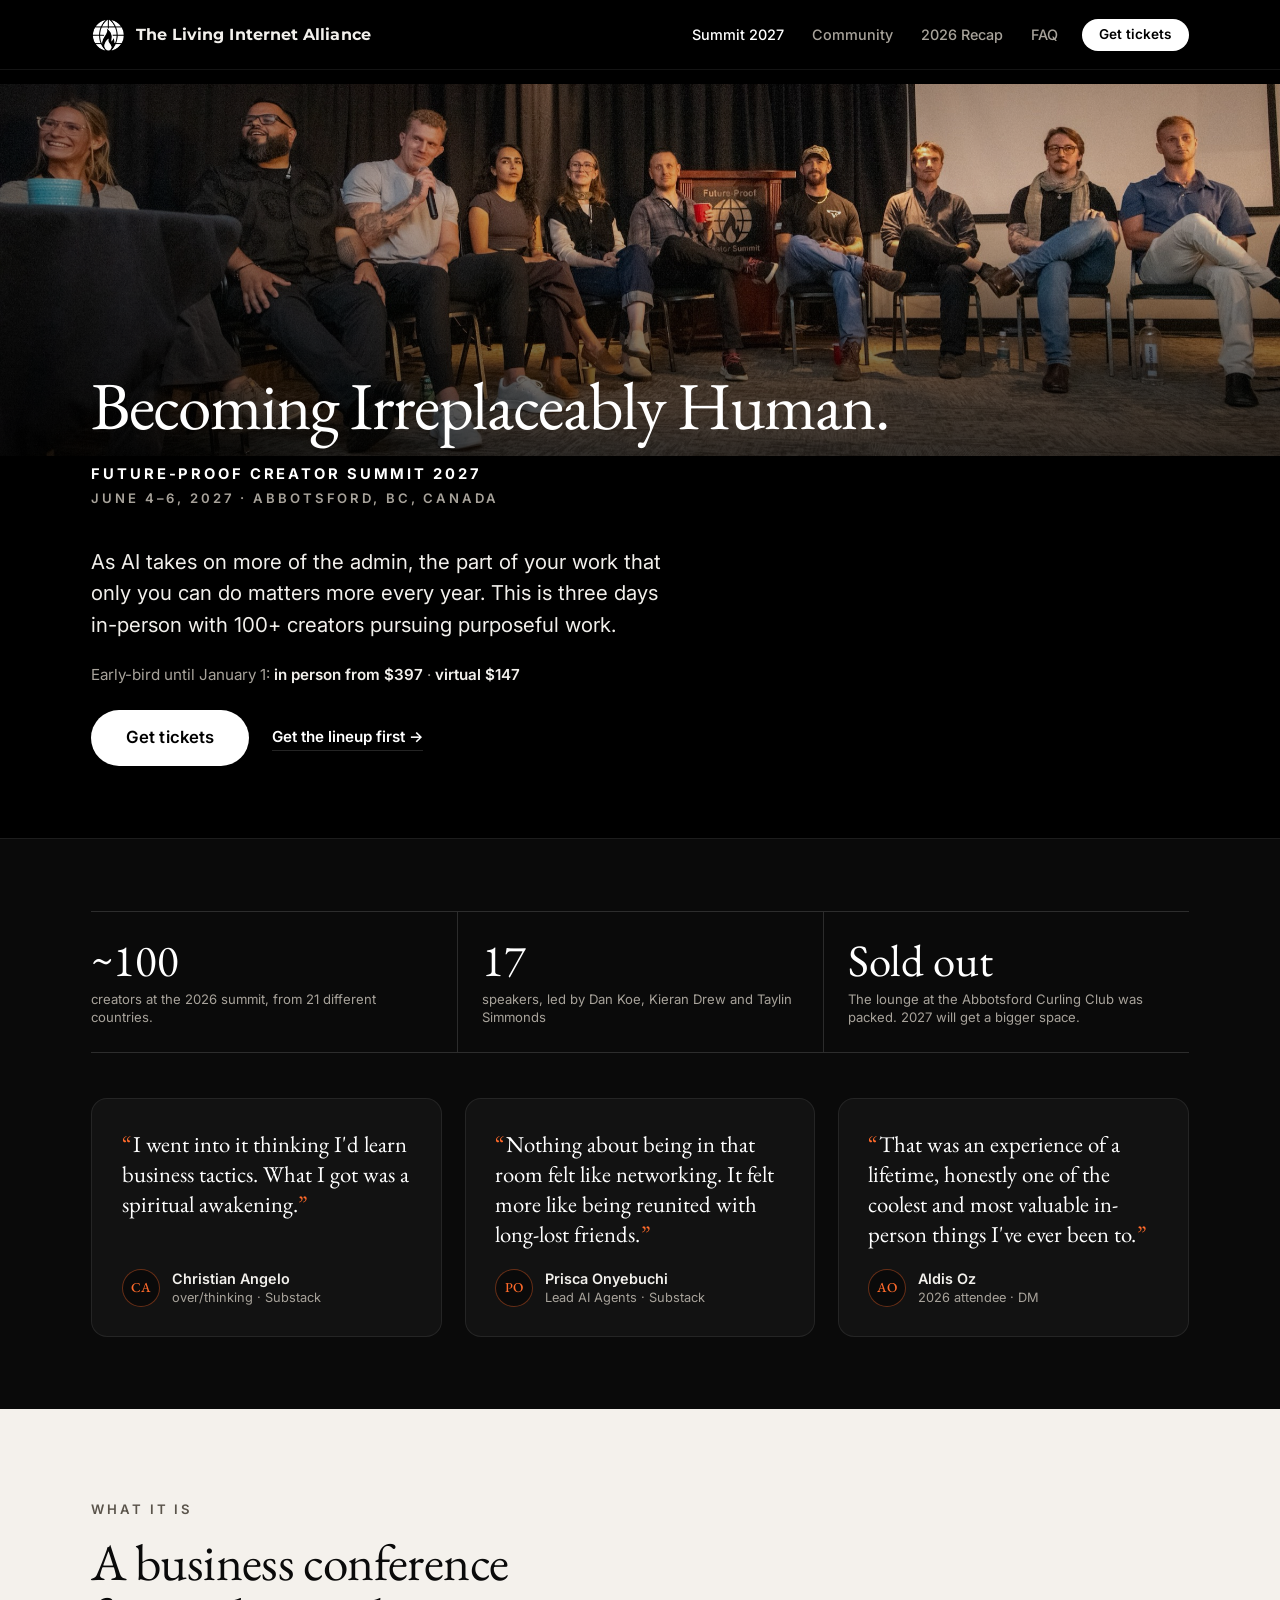
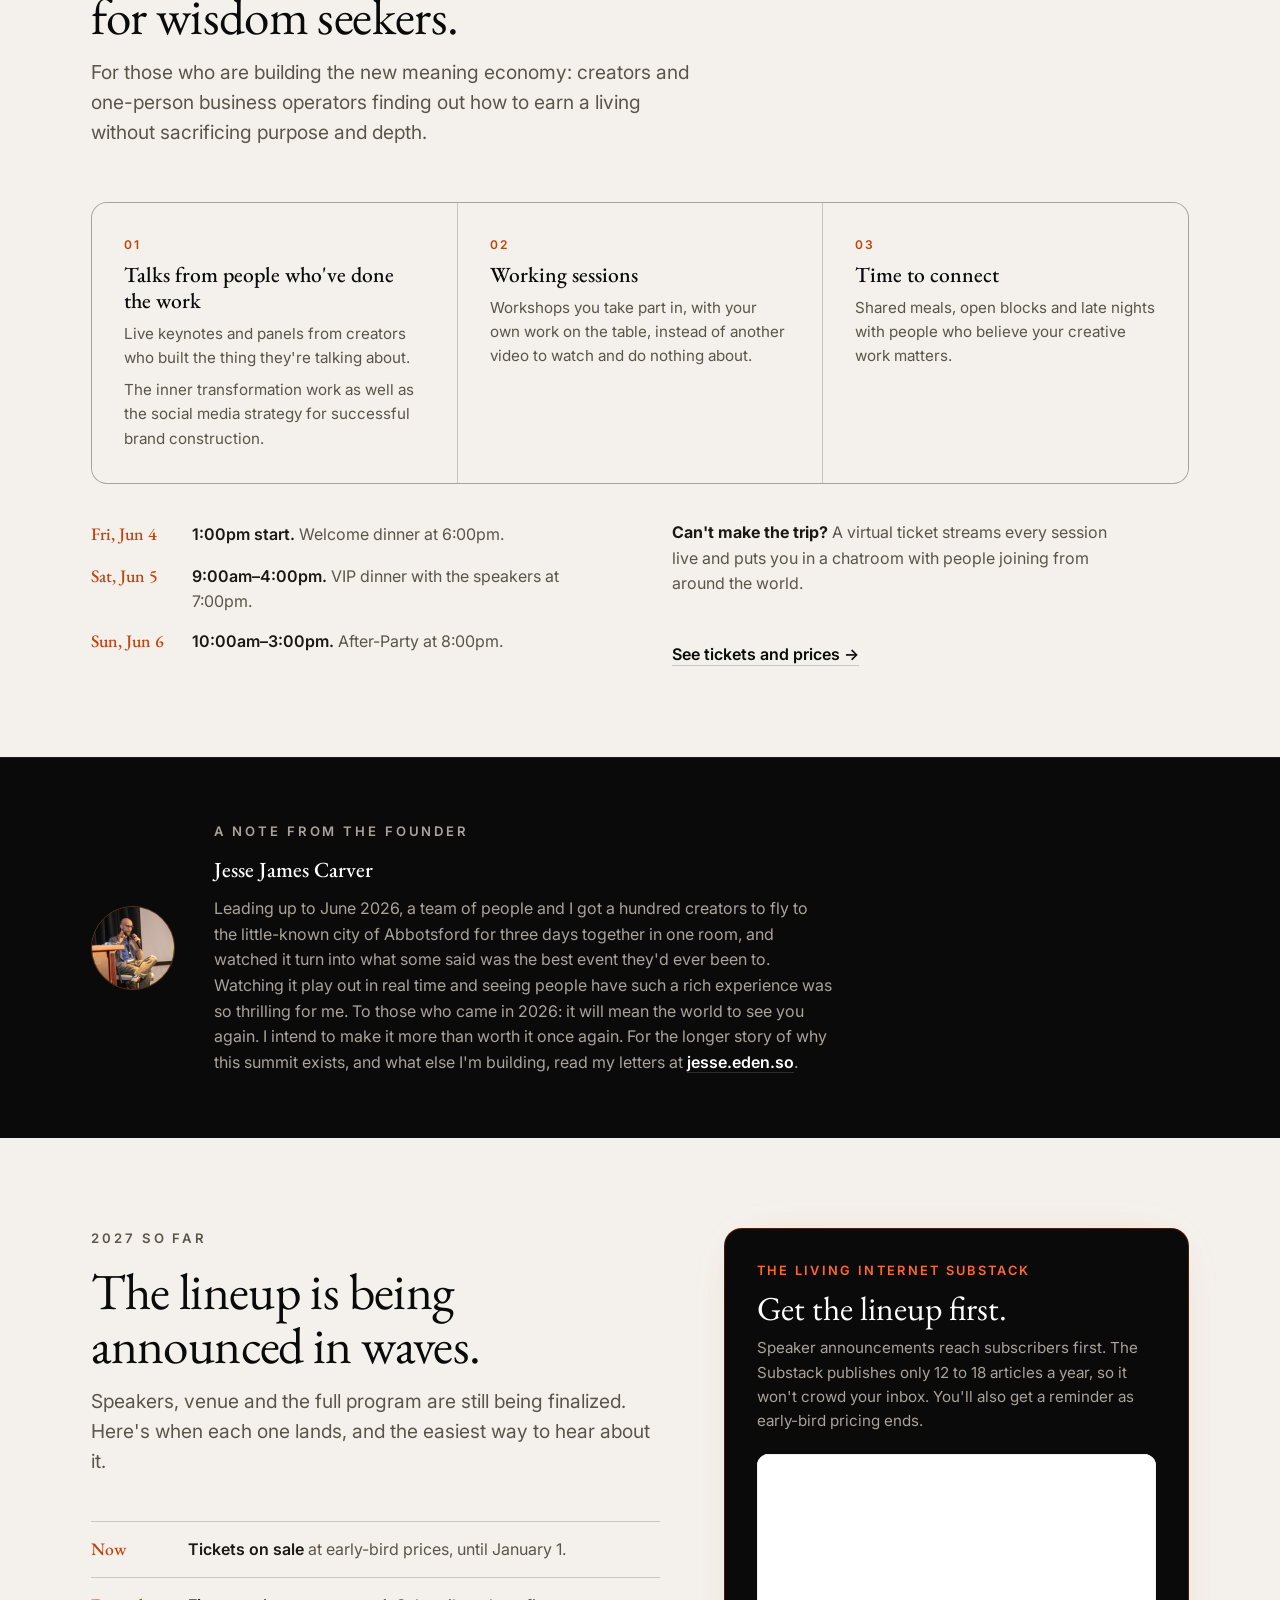
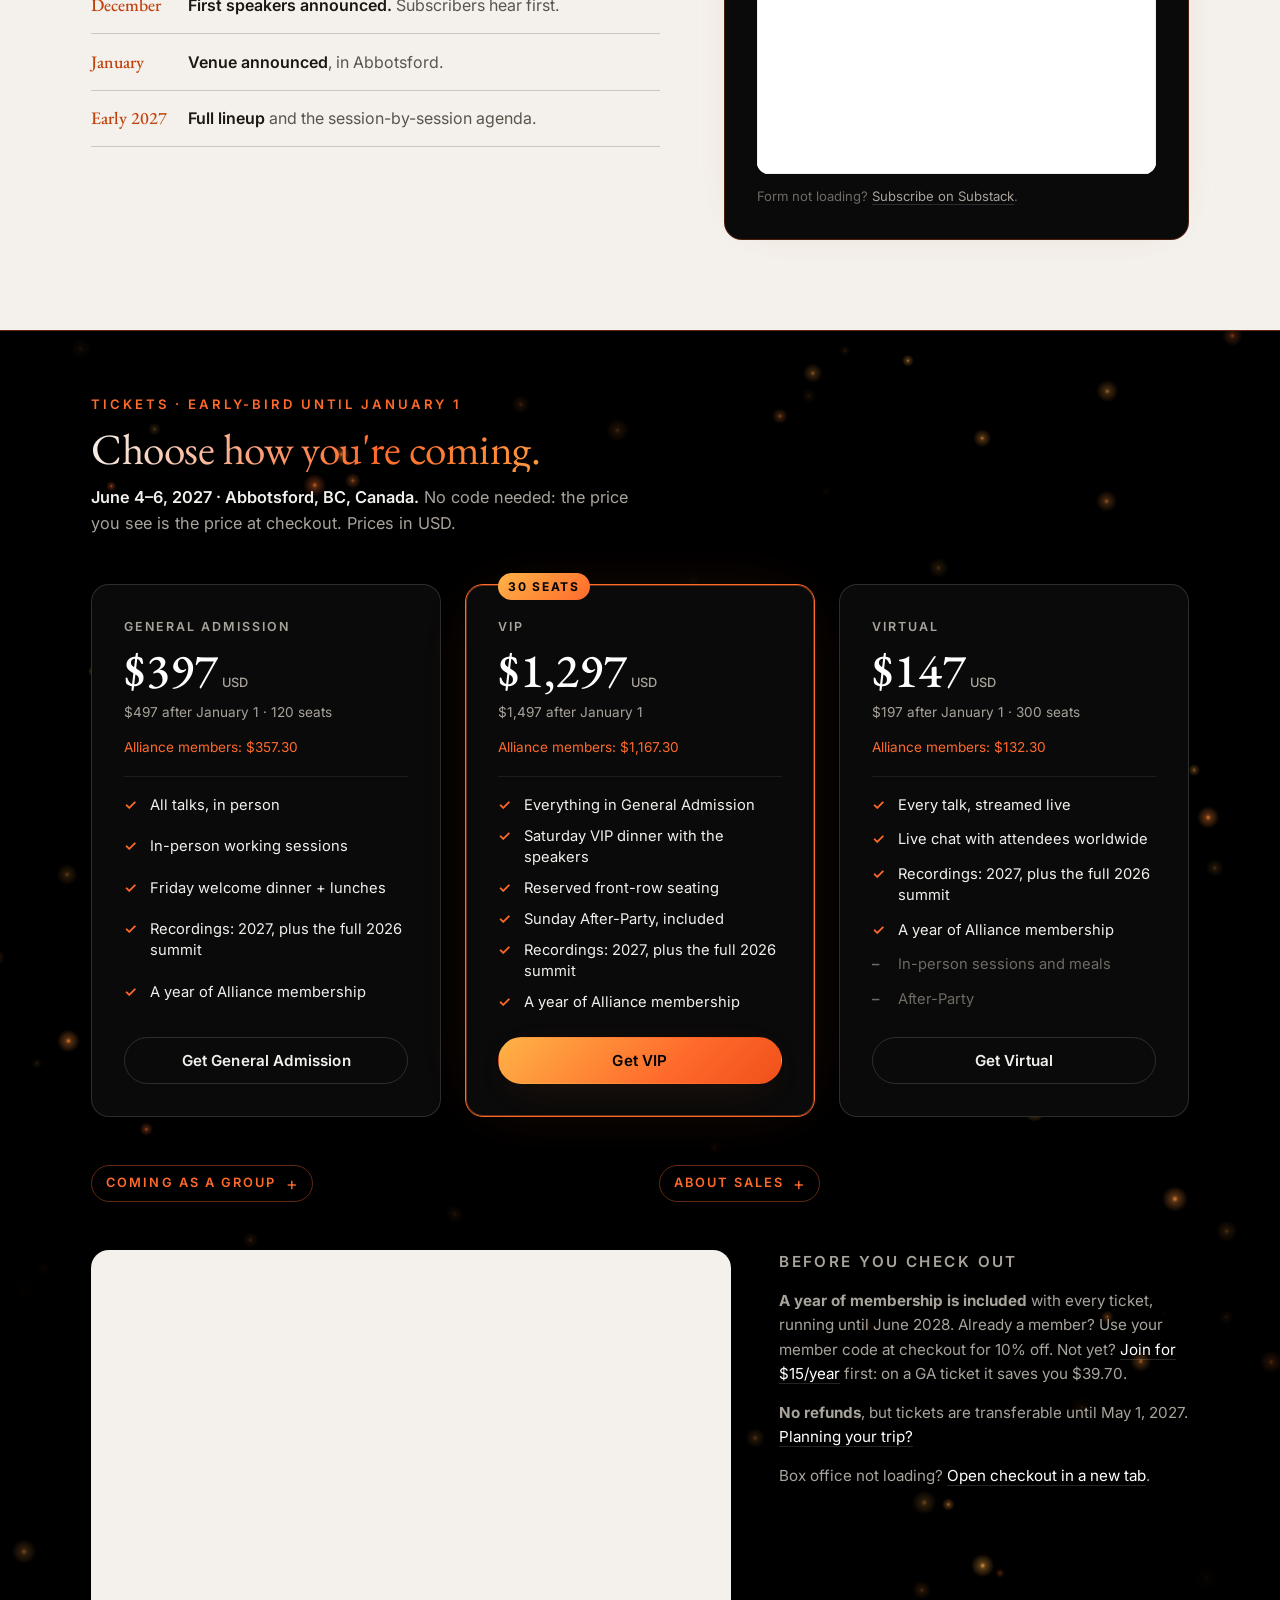
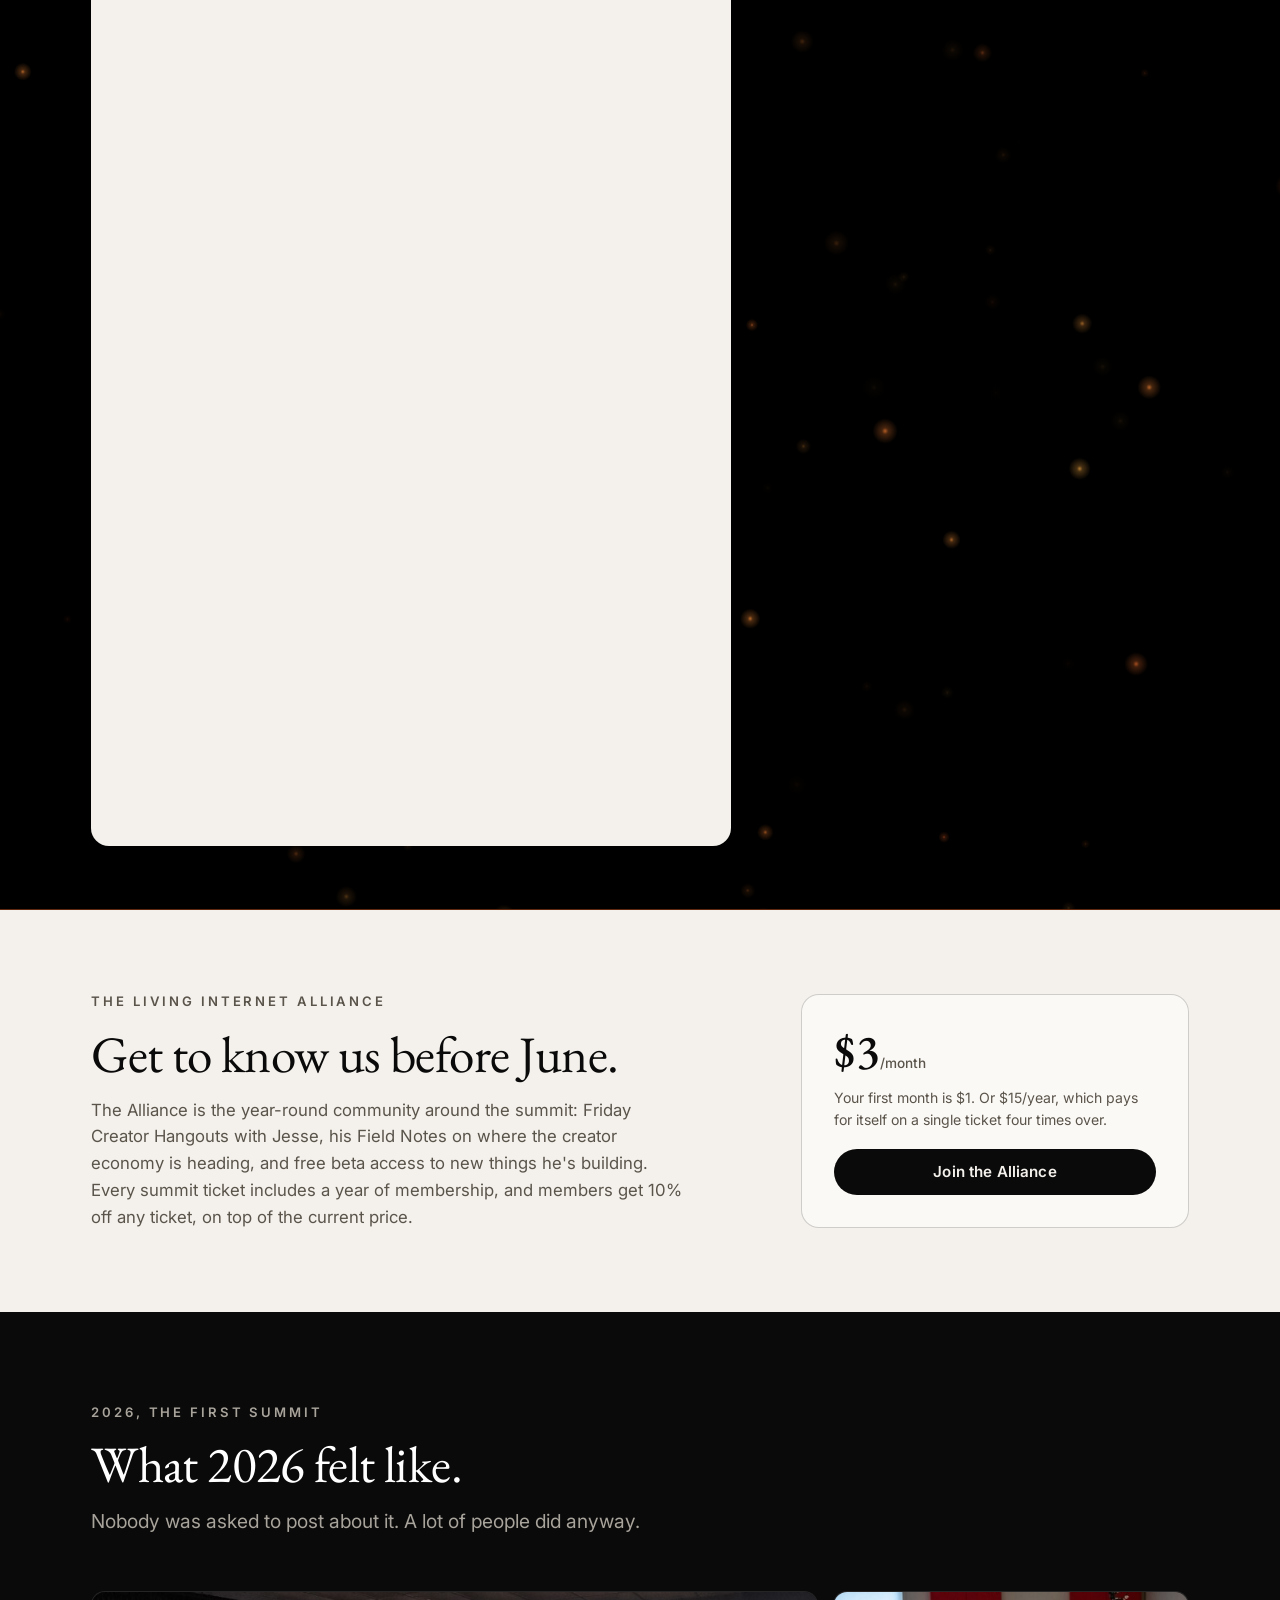
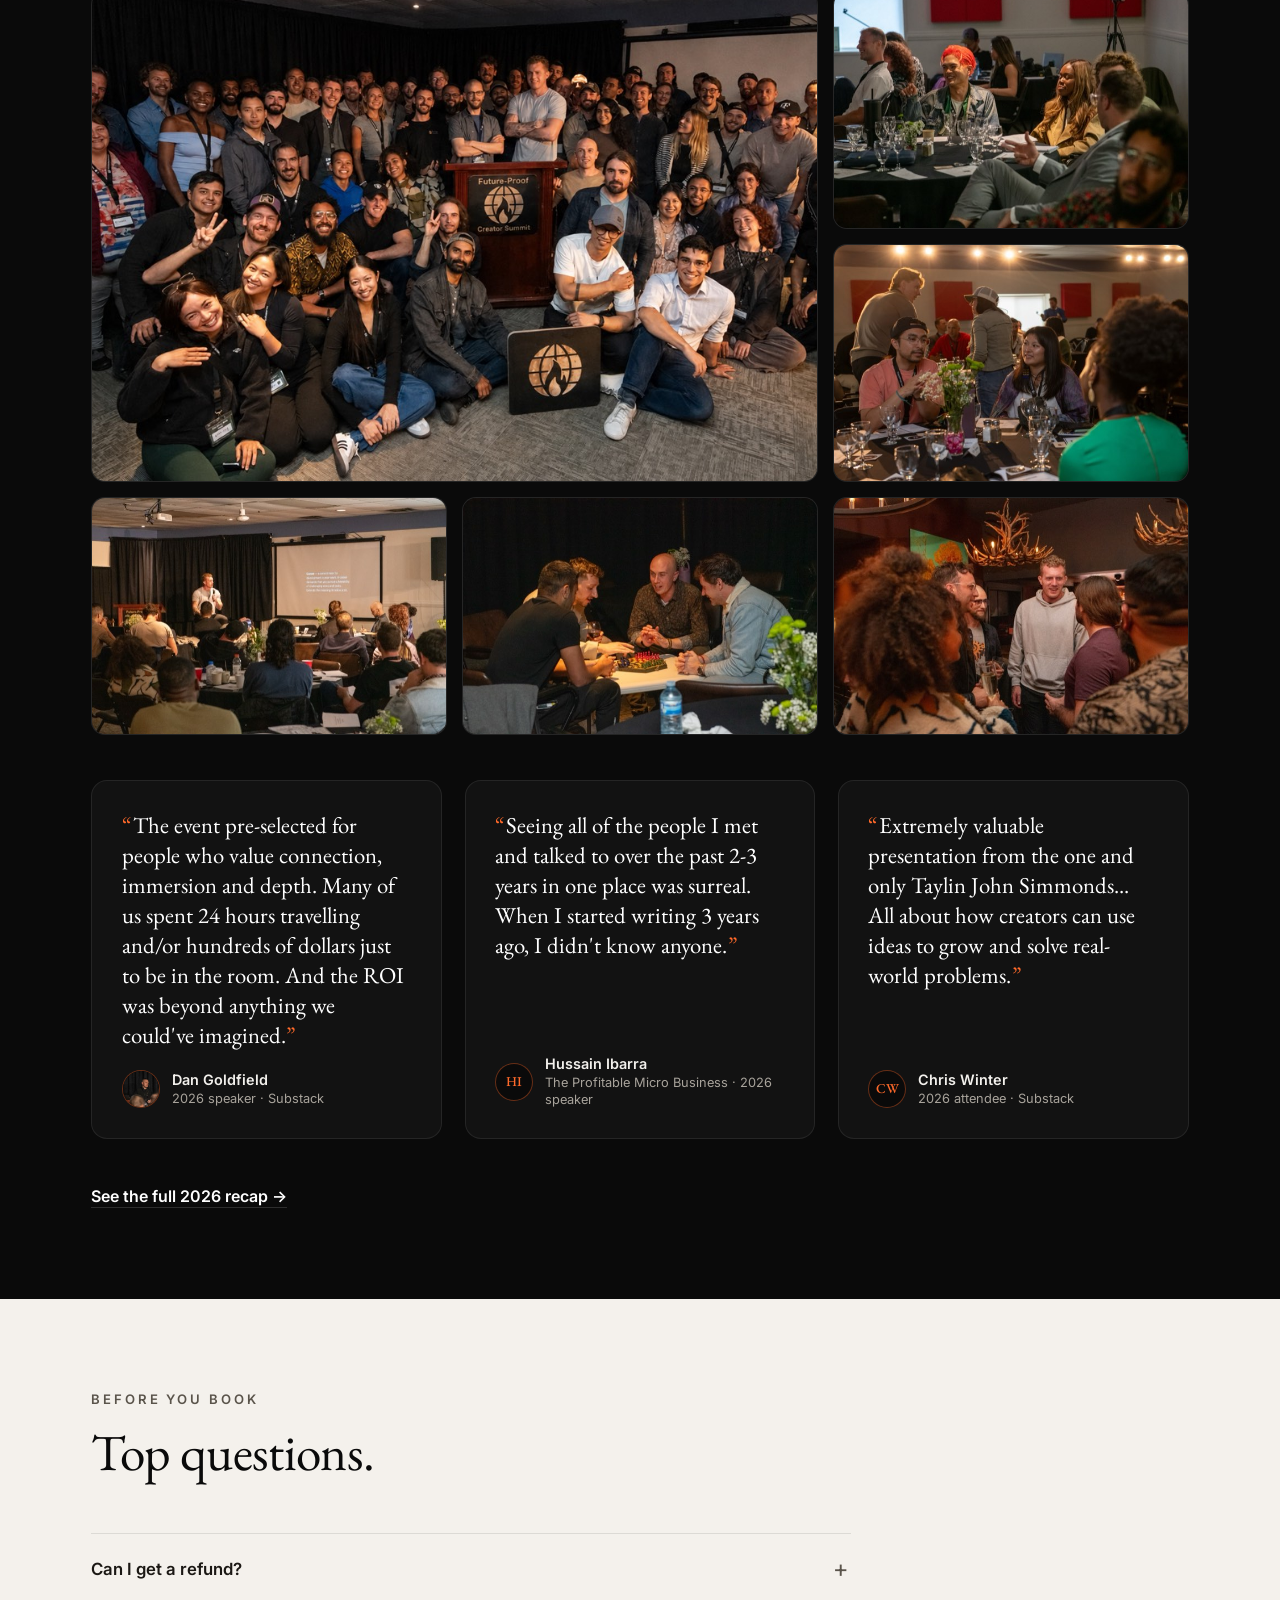
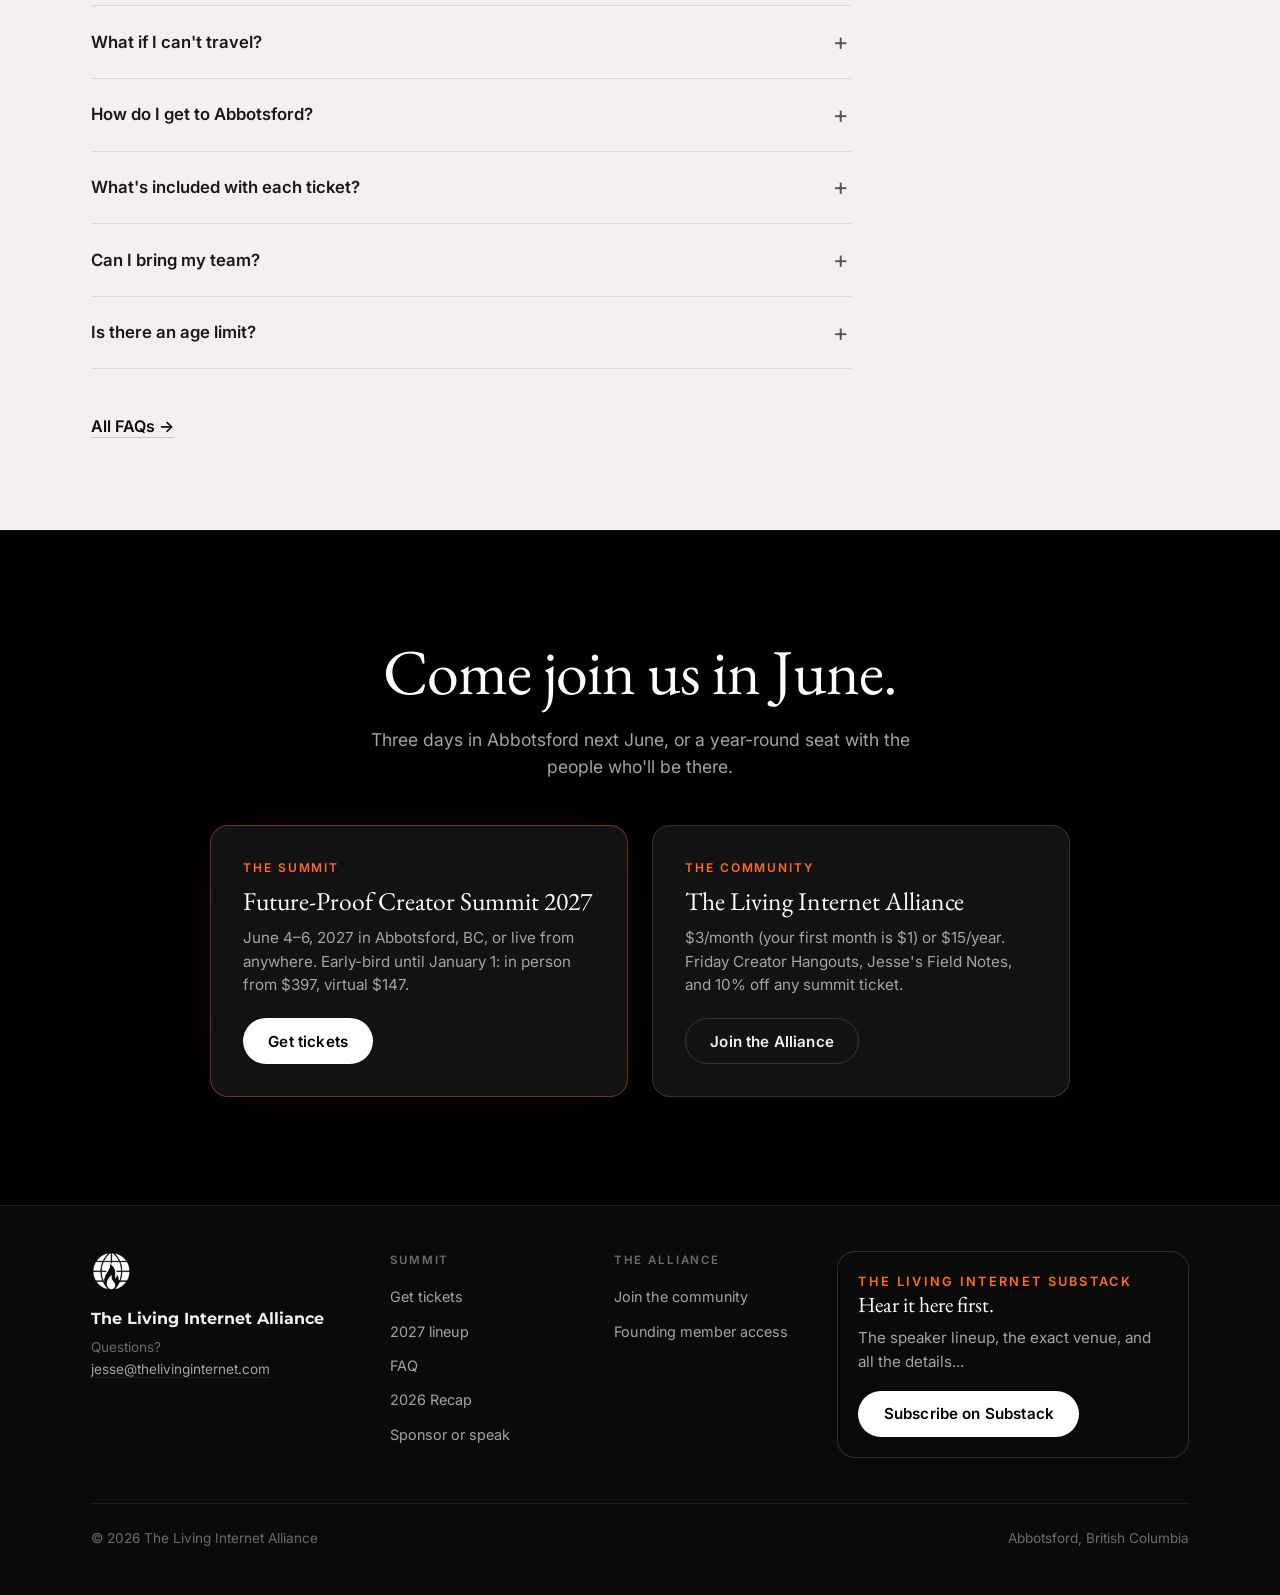
==== commit fa43f3b9: "changes to copy on home page" ====
--- a/index.html
+++ b/index.html
@@ -138,11 +138,11 @@
         <li class="format">
           <p class="format__num">02</p>
           <p class="format__title">Working sessions</p>
-          <p class="format__desc">Workshops you take part in, with your own work on the table, instead of another video to watch.</p>
+          <p class="format__desc">Workshops you take part in, with your own work on the table, instead of another video to watch and do nothing about.</p>
         </li>
         <li class="format">
           <p class="format__num">03</p>
-          <p class="format__title">Long stretches of unstructured time</p>
+          <p class="format__title">Time to connect</p>
           <p class="format__desc">Shared meals, open blocks and late nights with people who believe your creative work matters.</p>
         </li>
       </ul>
@@ -186,7 +186,7 @@
           Leading up to June 2026, a team of people and I got a hundred creators to fly to the
           little-known city of Abbotsford for three days together in one room, and watched it turn
           into what some said was the best event they'd ever been to. Watching it play out in real
-          time, and seeing people enjoy it that thoroughly, was an epic experience. To those who came
+          time and seeing people have such a rich experience was so thrilling for me. To those who came
           in 2026: it will mean the world to see you again. I intend to make it more than worth
           it once again. For the longer story of why this summit exists, and what else I'm building,
           read my letters at <a href="https://jesse.eden.so" target="_blank" rel="noopener">jesse.eden.so</a>.
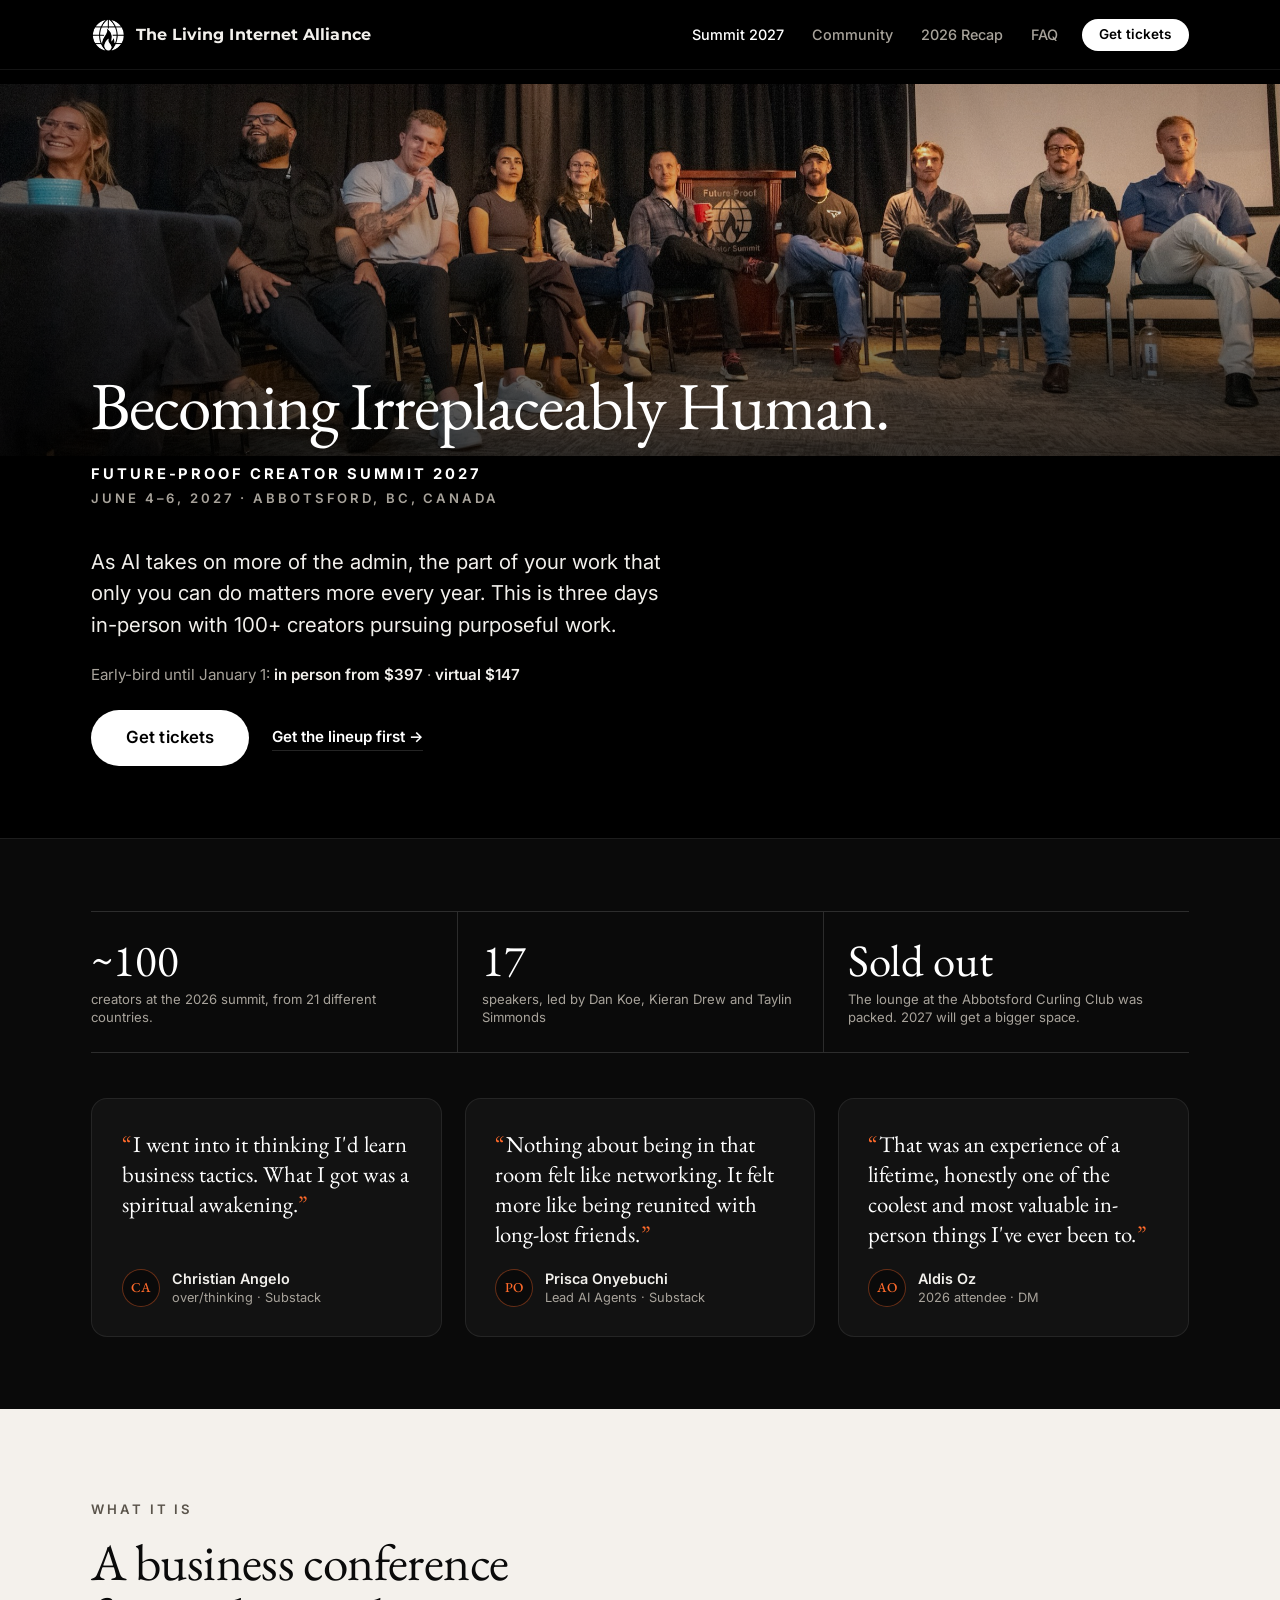
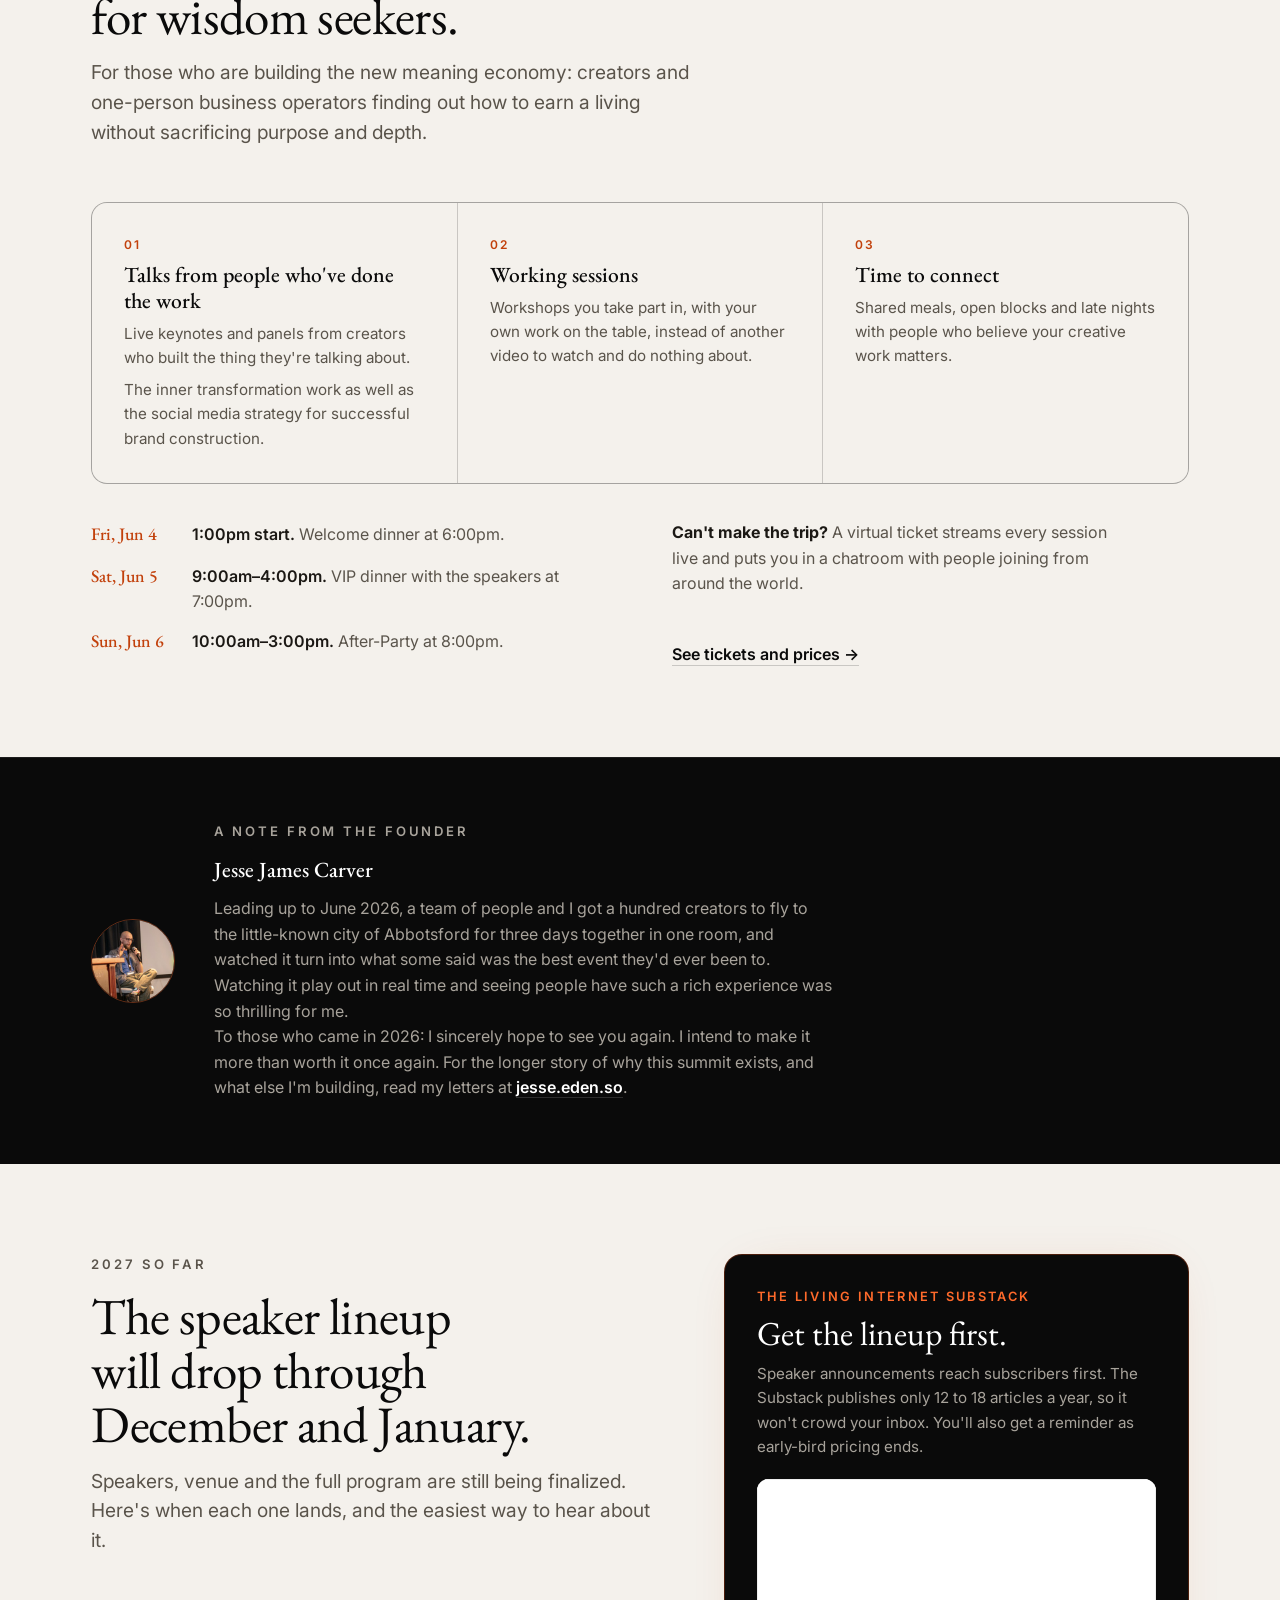
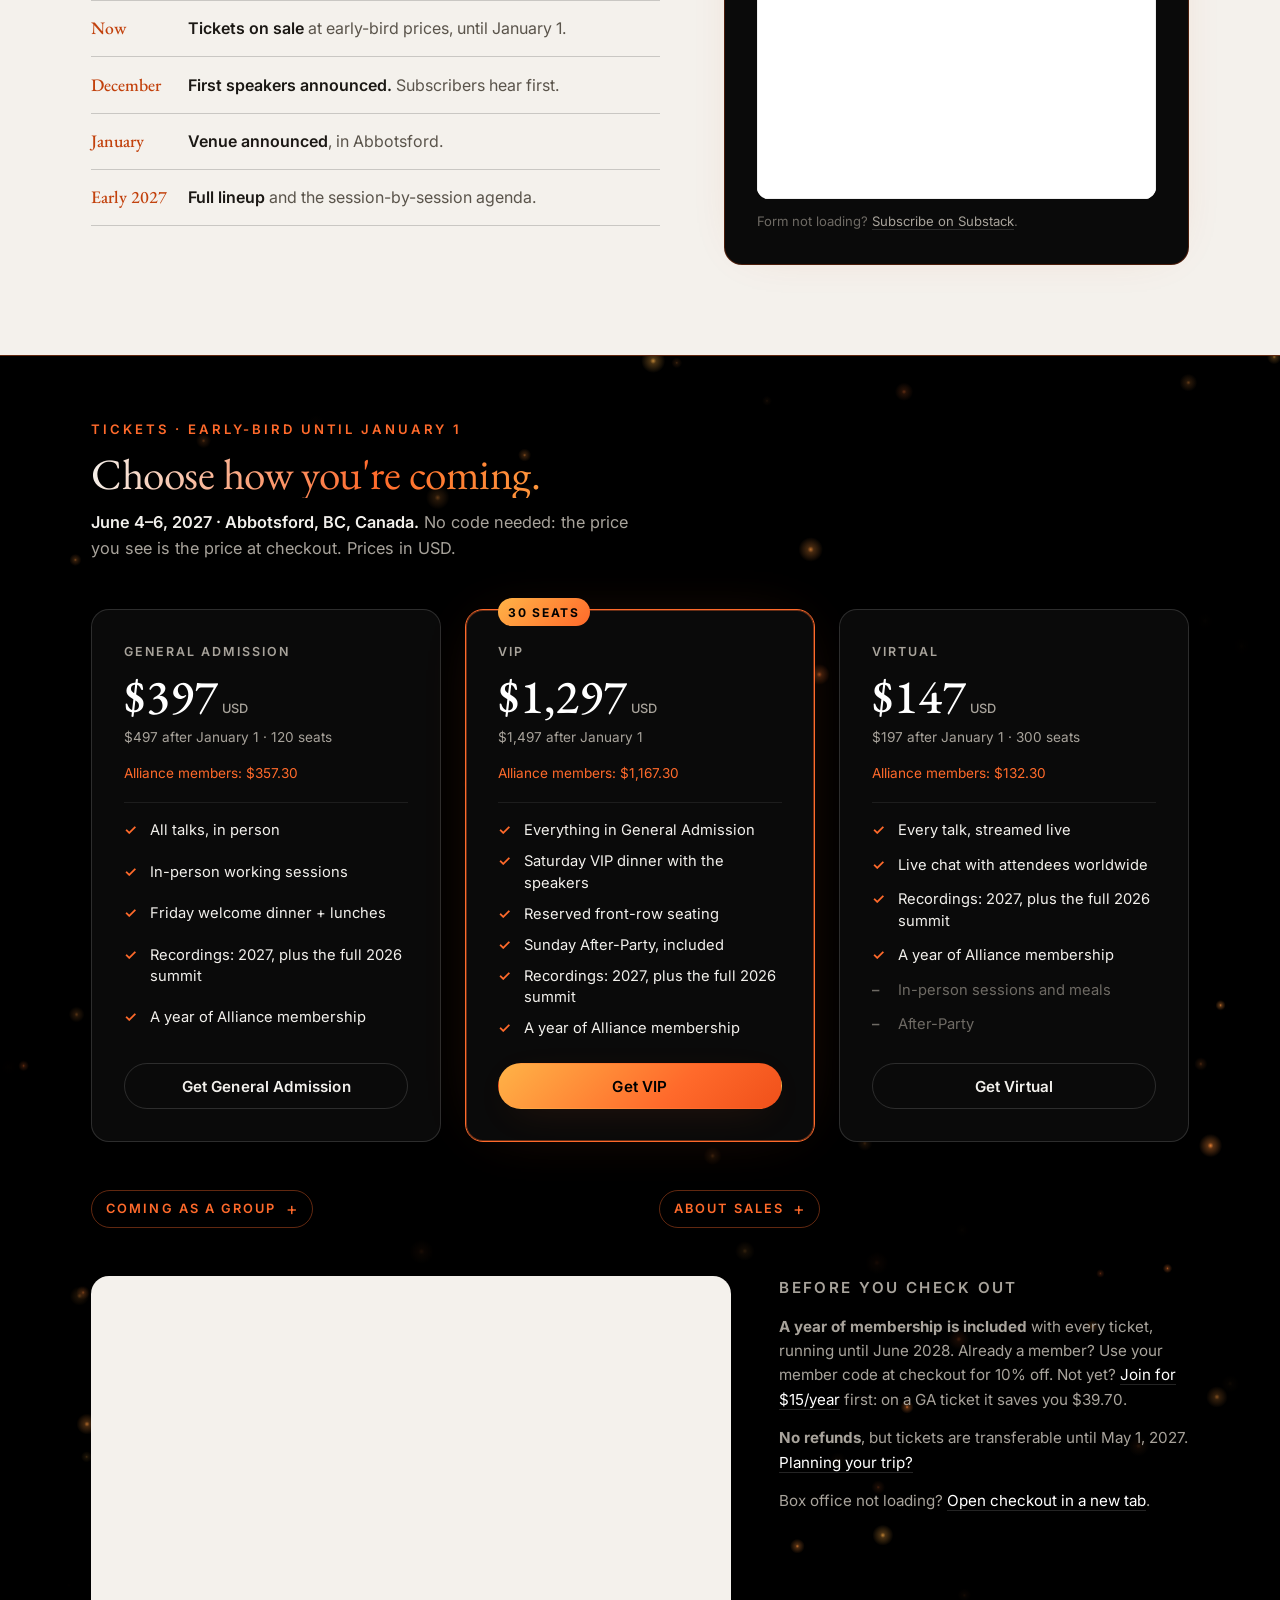
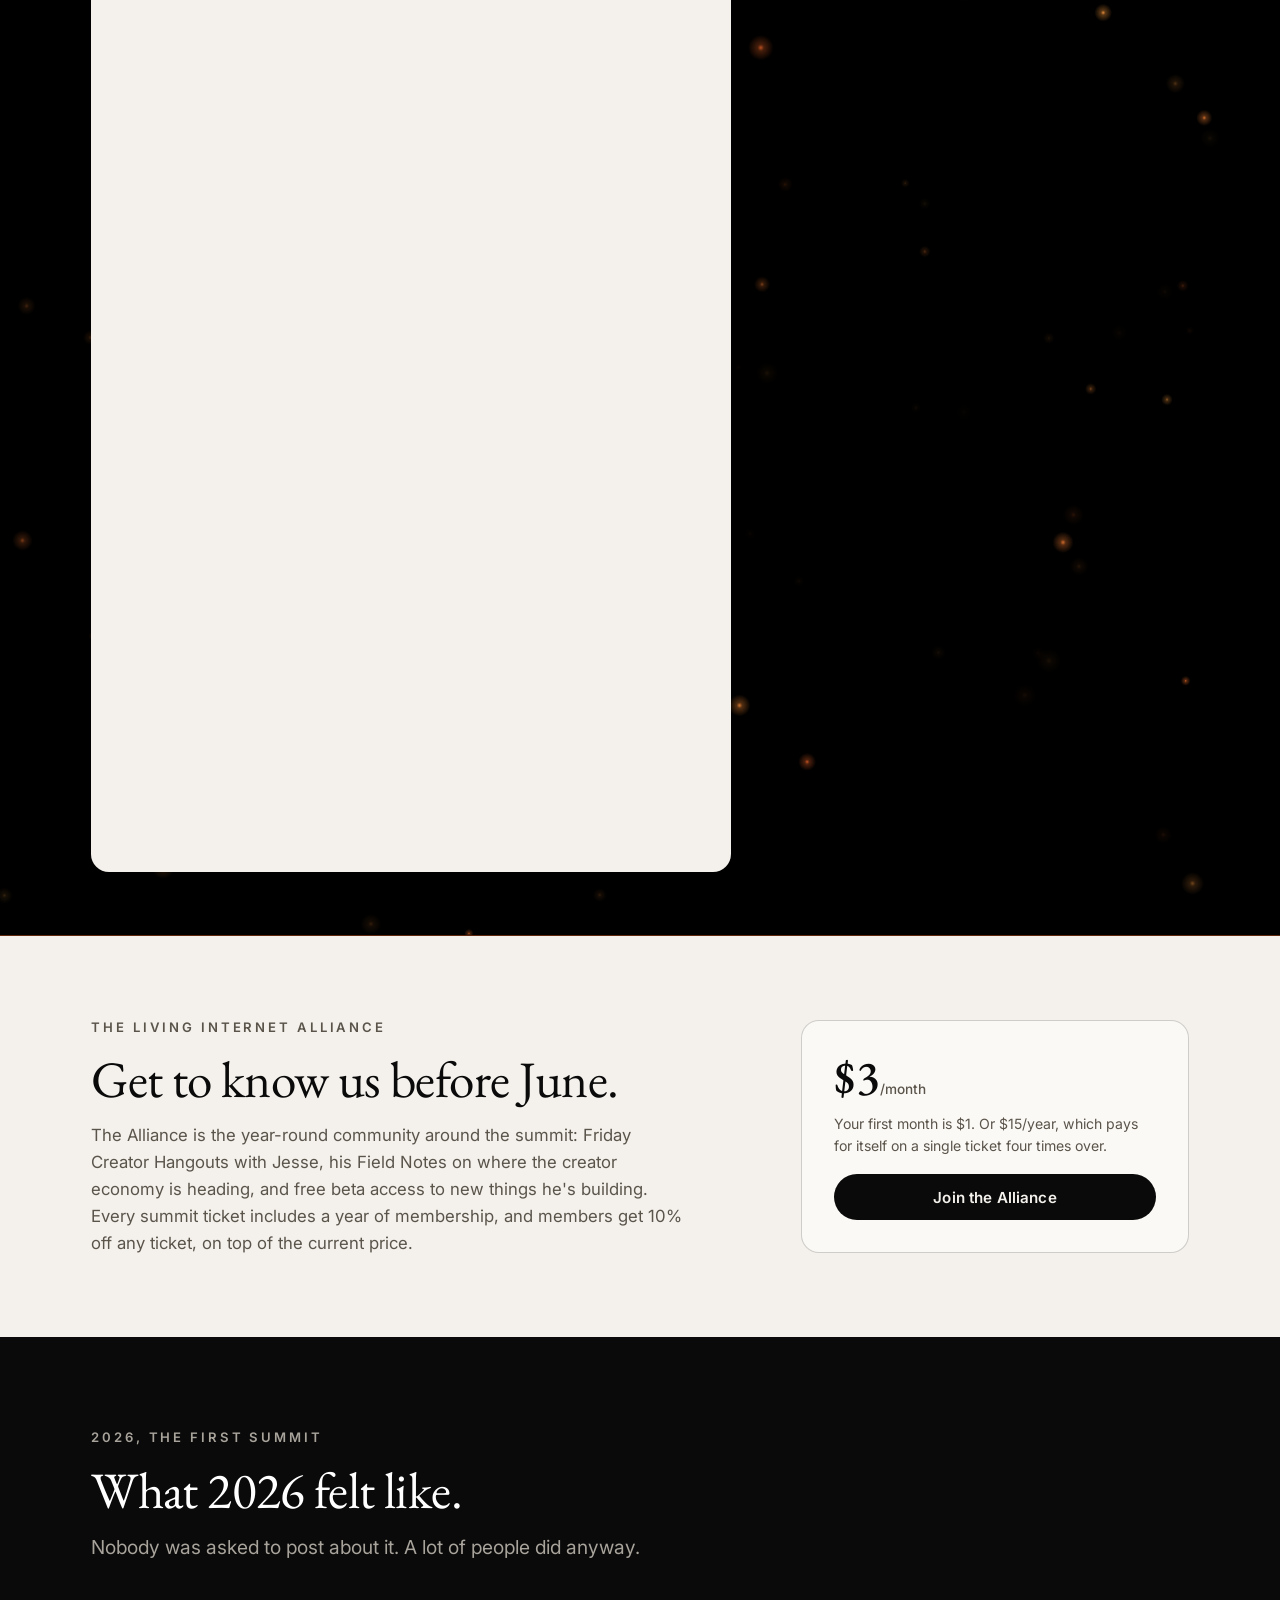
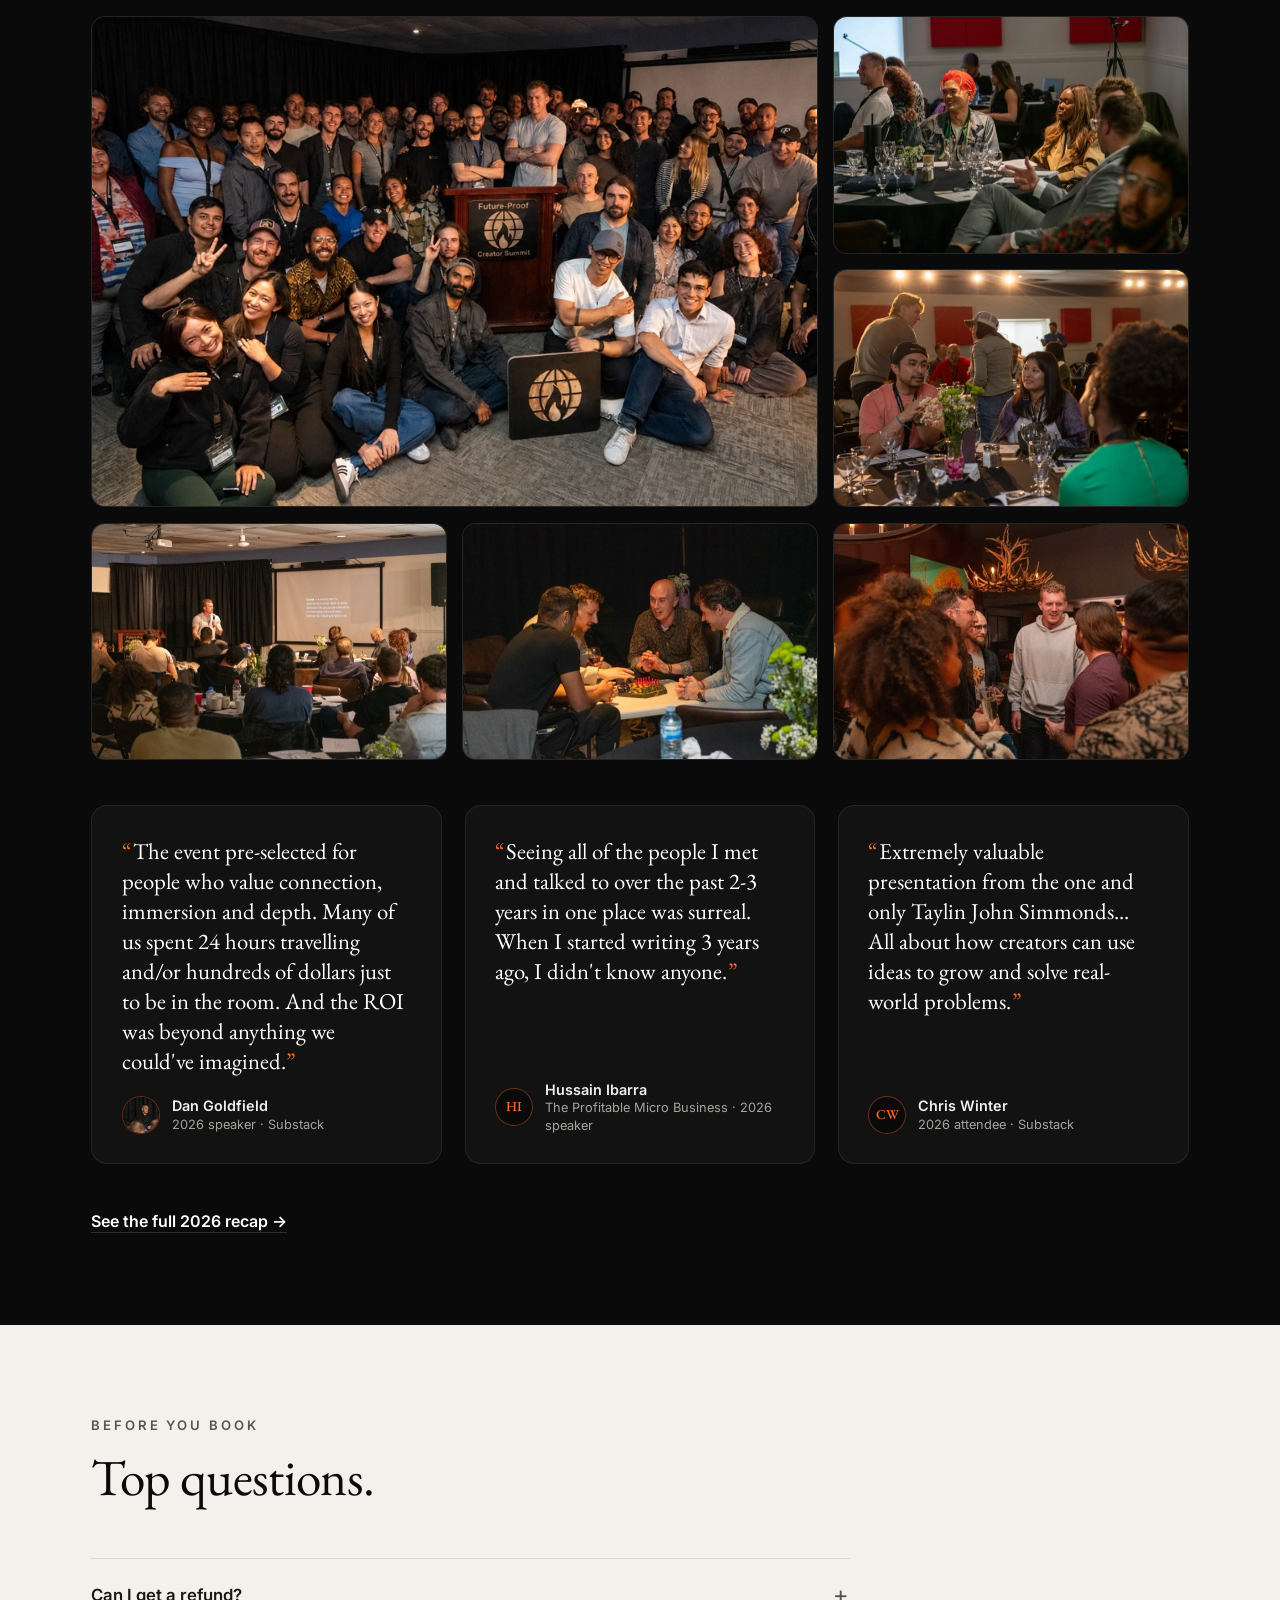
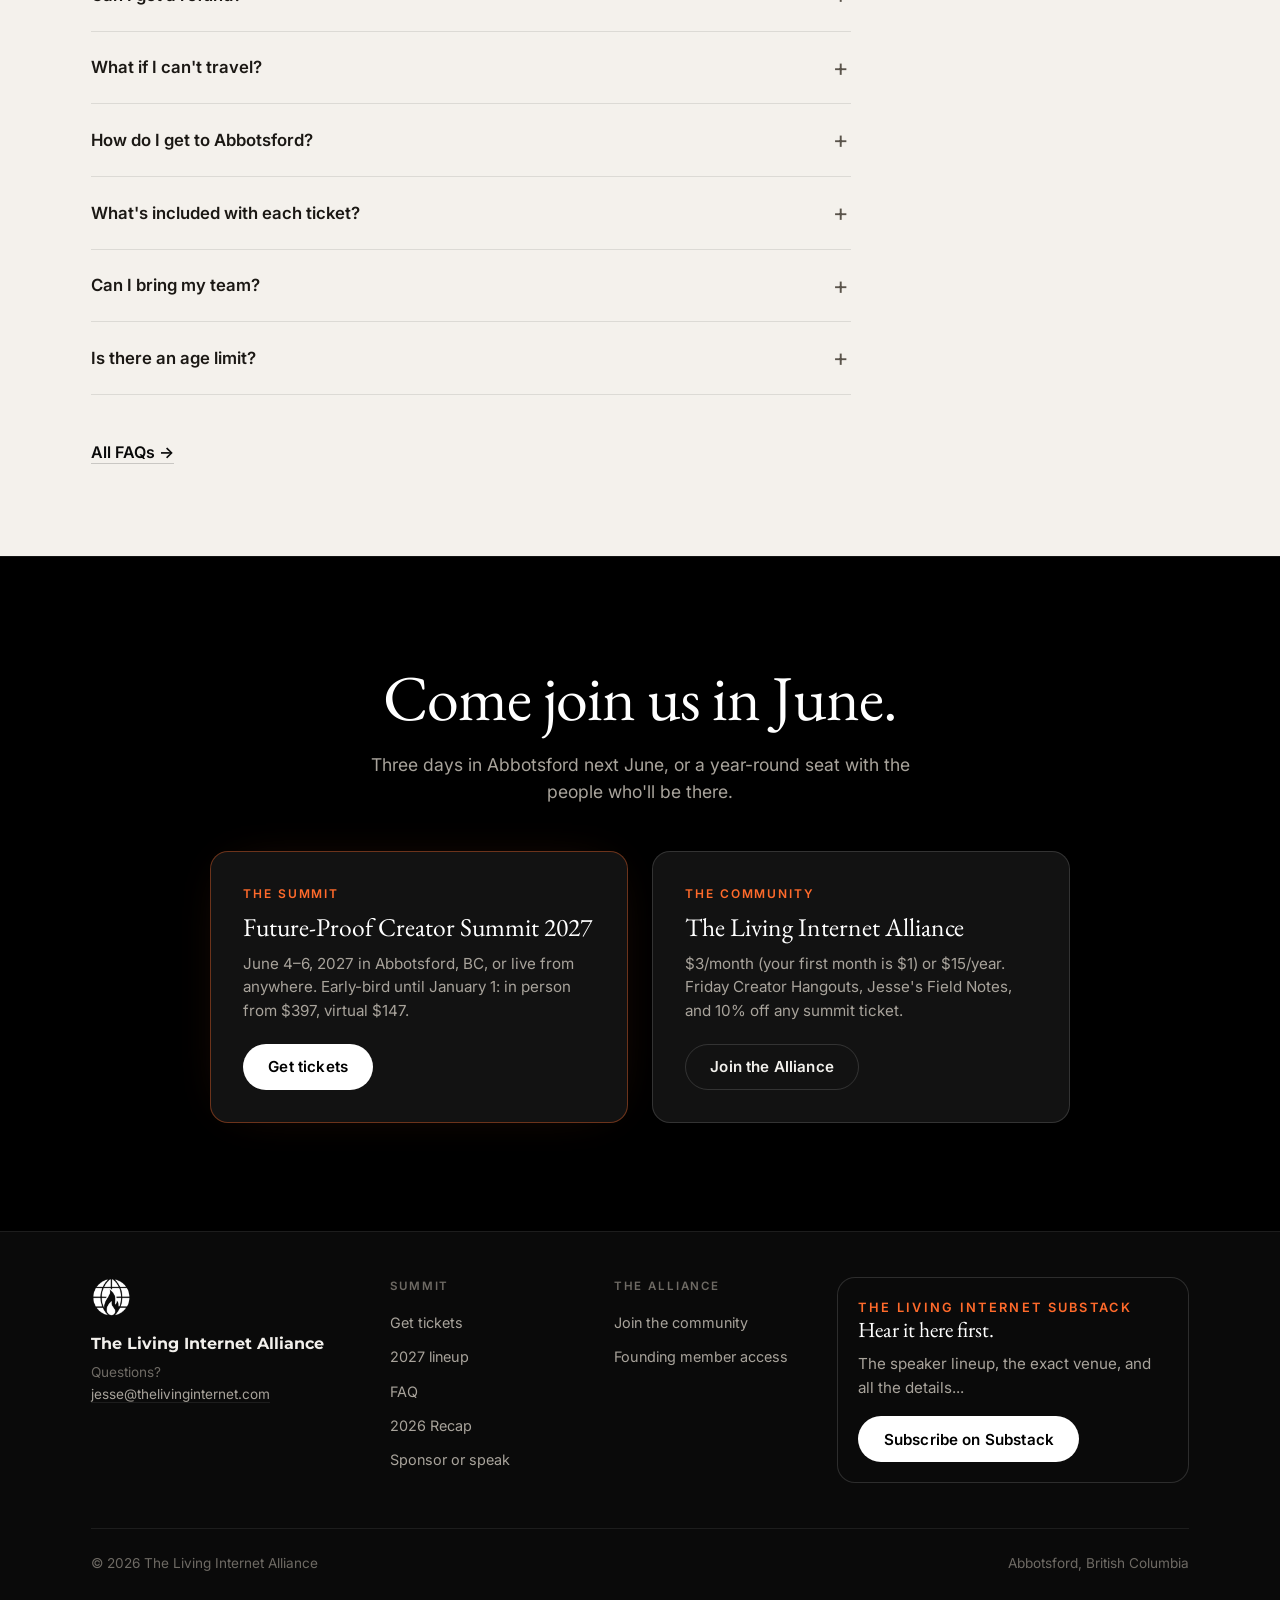
==== commit 095b9215: "change founders note and 2027 so far heading" ====
--- a/index.html
+++ b/index.html
@@ -186,8 +186,9 @@
           Leading up to June 2026, a team of people and I got a hundred creators to fly to the
           little-known city of Abbotsford for three days together in one room, and watched it turn
           into what some said was the best event they'd ever been to. Watching it play out in real
-          time and seeing people have such a rich experience was so thrilling for me. To those who came
-          in 2026: it will mean the world to see you again. I intend to make it more than worth
+          time and seeing people have such a rich experience was so thrilling for me.
+          <br>To those who came
+          in 2026: I sincerely hope to see you again. I intend to make it more than worth
           it once again. For the longer story of why this summit exists, and what else I'm building,
           read my letters at <a href="https://jesse.eden.so" target="_blank" rel="noopener">jesse.eden.so</a>.
         </p>
@@ -205,7 +206,7 @@
         <div class="lineup__main">
           <header class="section-head">
             <p class="eyebrow">2027 so far</p>
-            <h2 class="section-title" id="lineup-title">The lineup is being announced in waves.</h2>
+            <h2 class="section-title" id="lineup-title">The speaker lineup will drop through December and January.</h2>
             <p class="section-intro">
               Speakers, venue and the full program are still being finalized. Here's when each one
               lands, and the easiest way to hear about it.
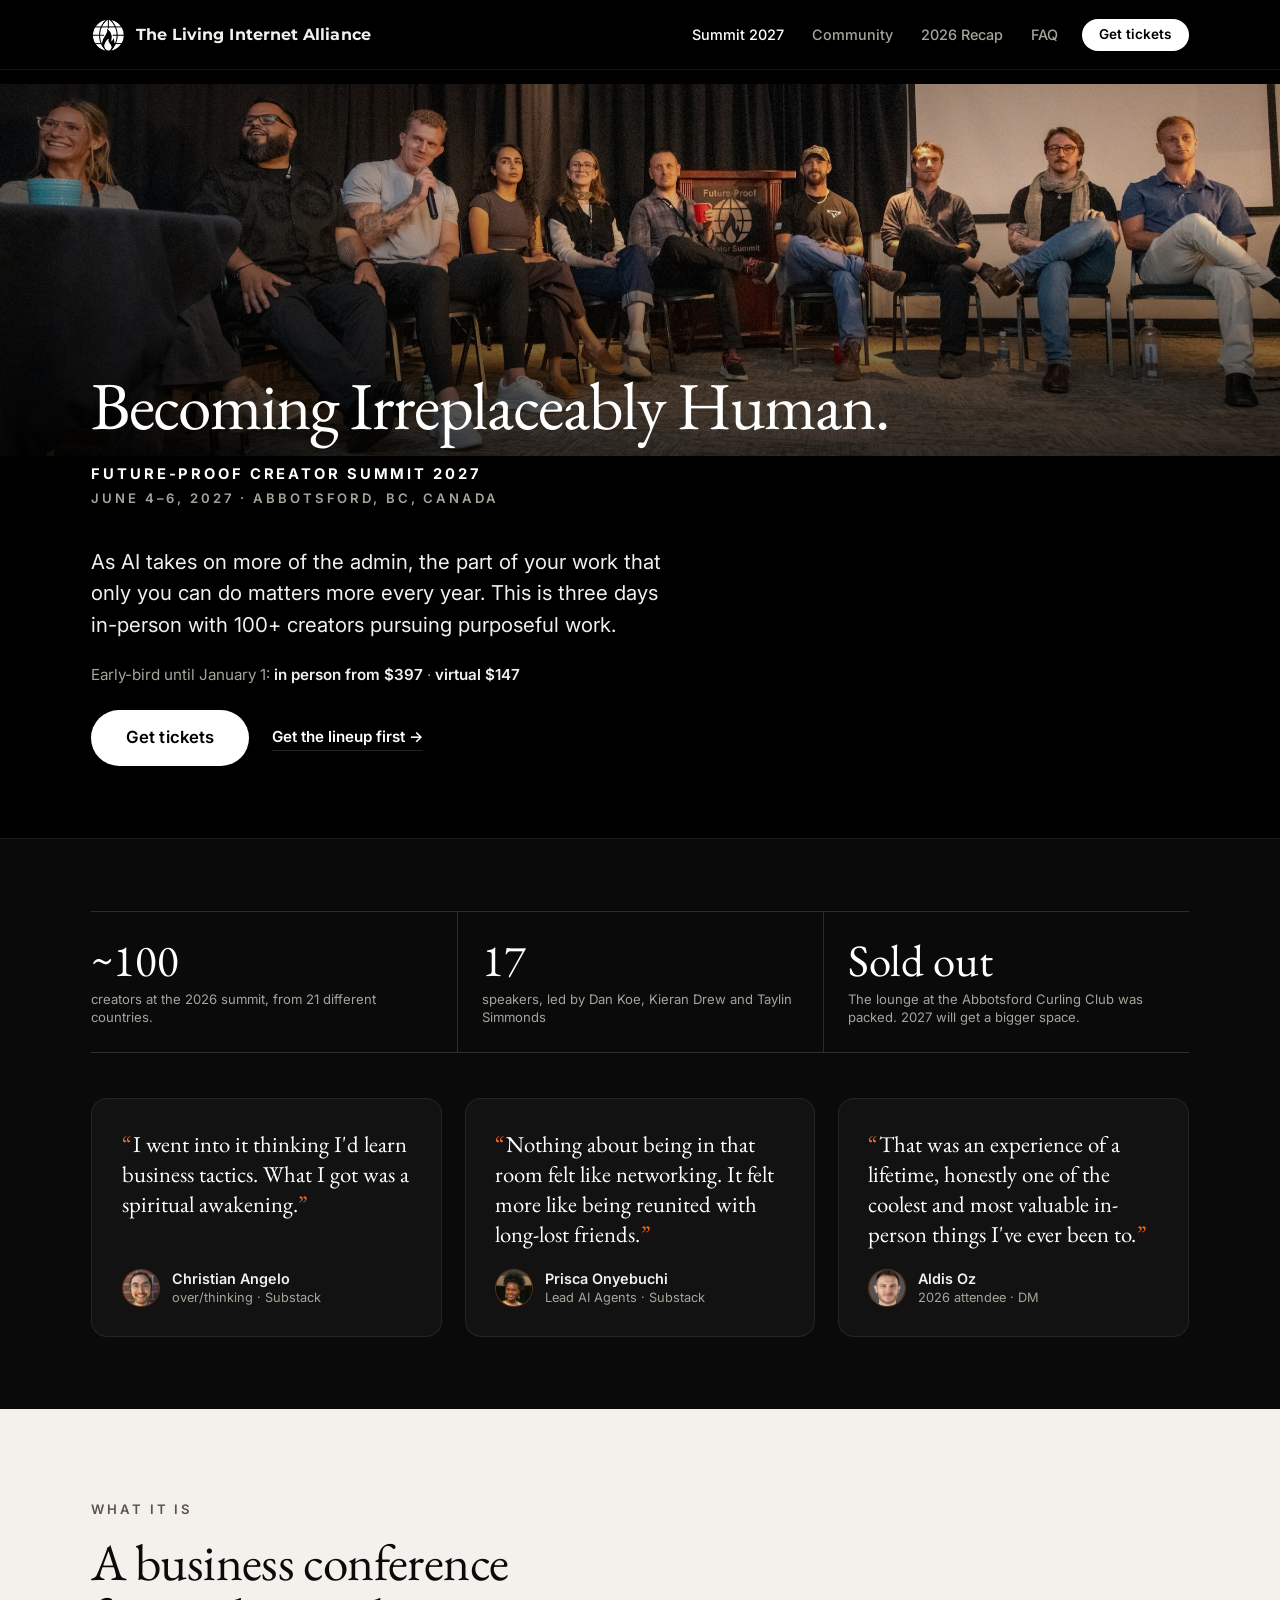
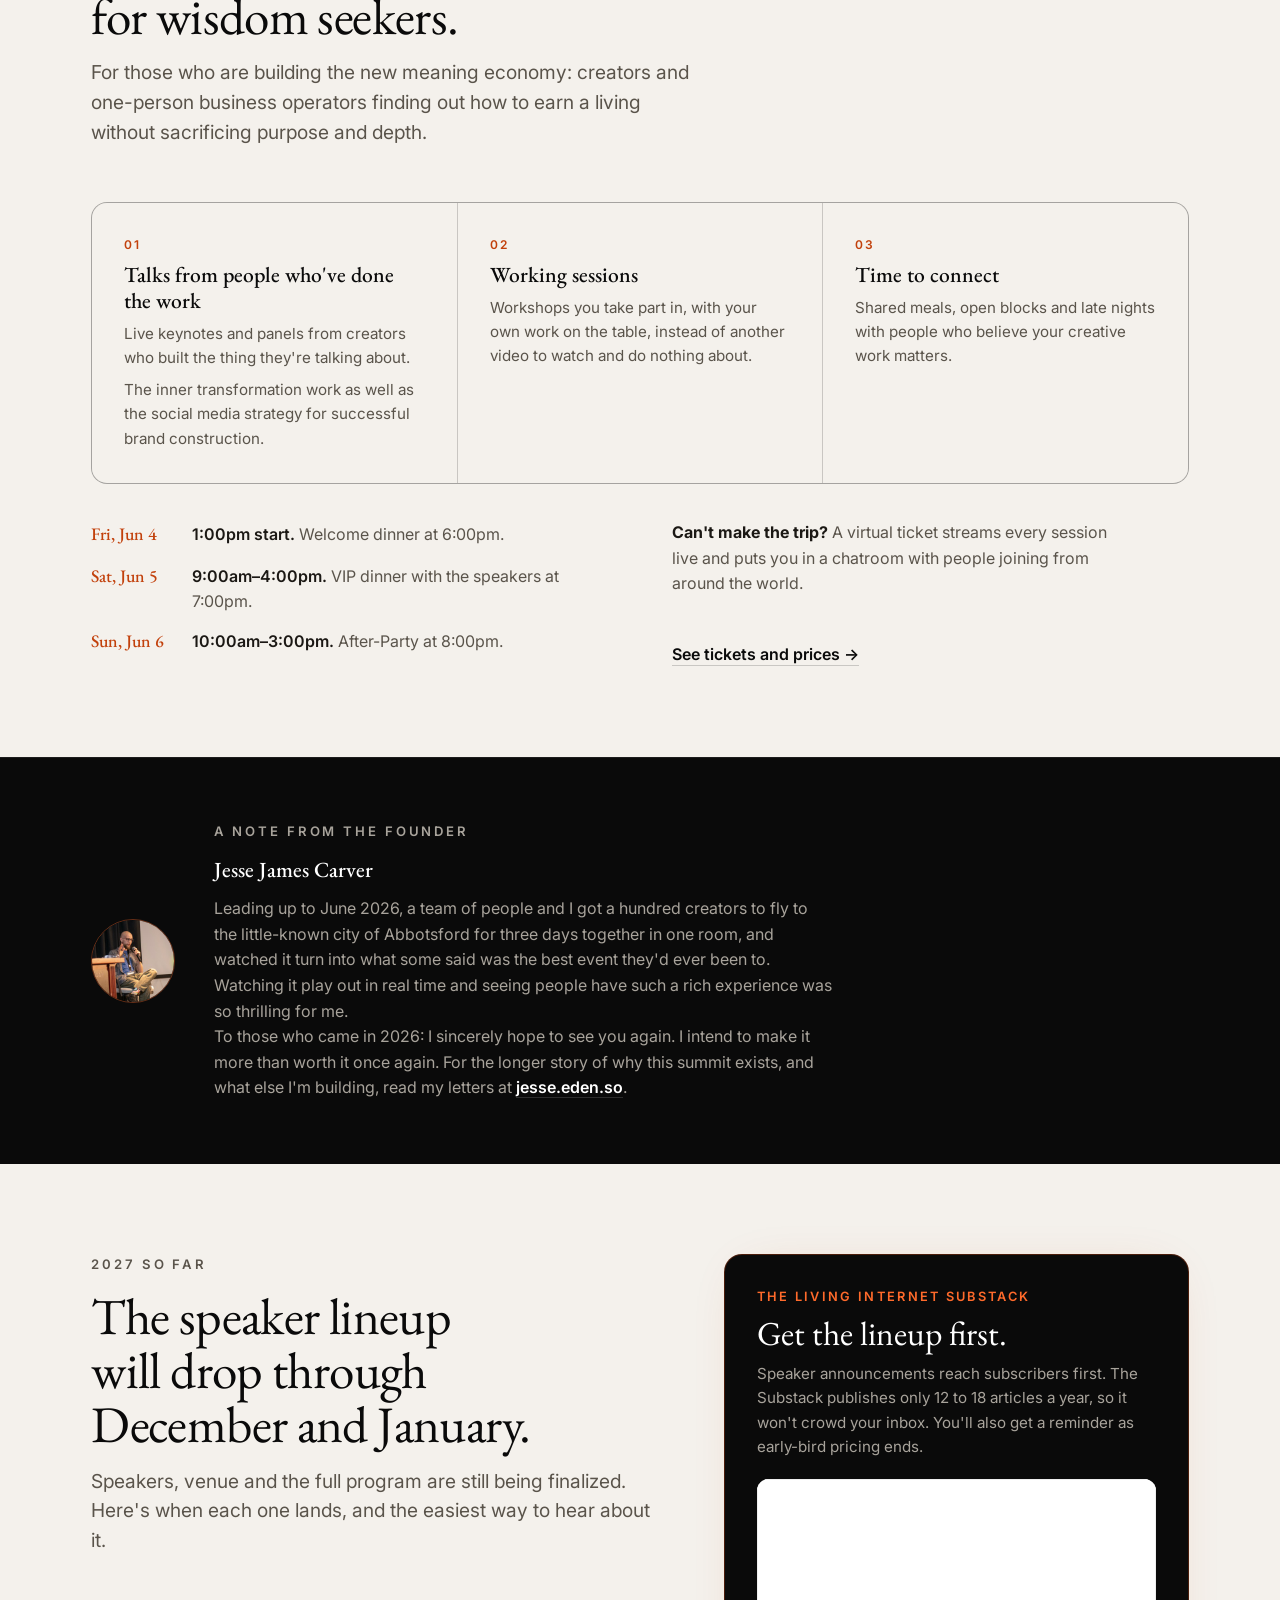
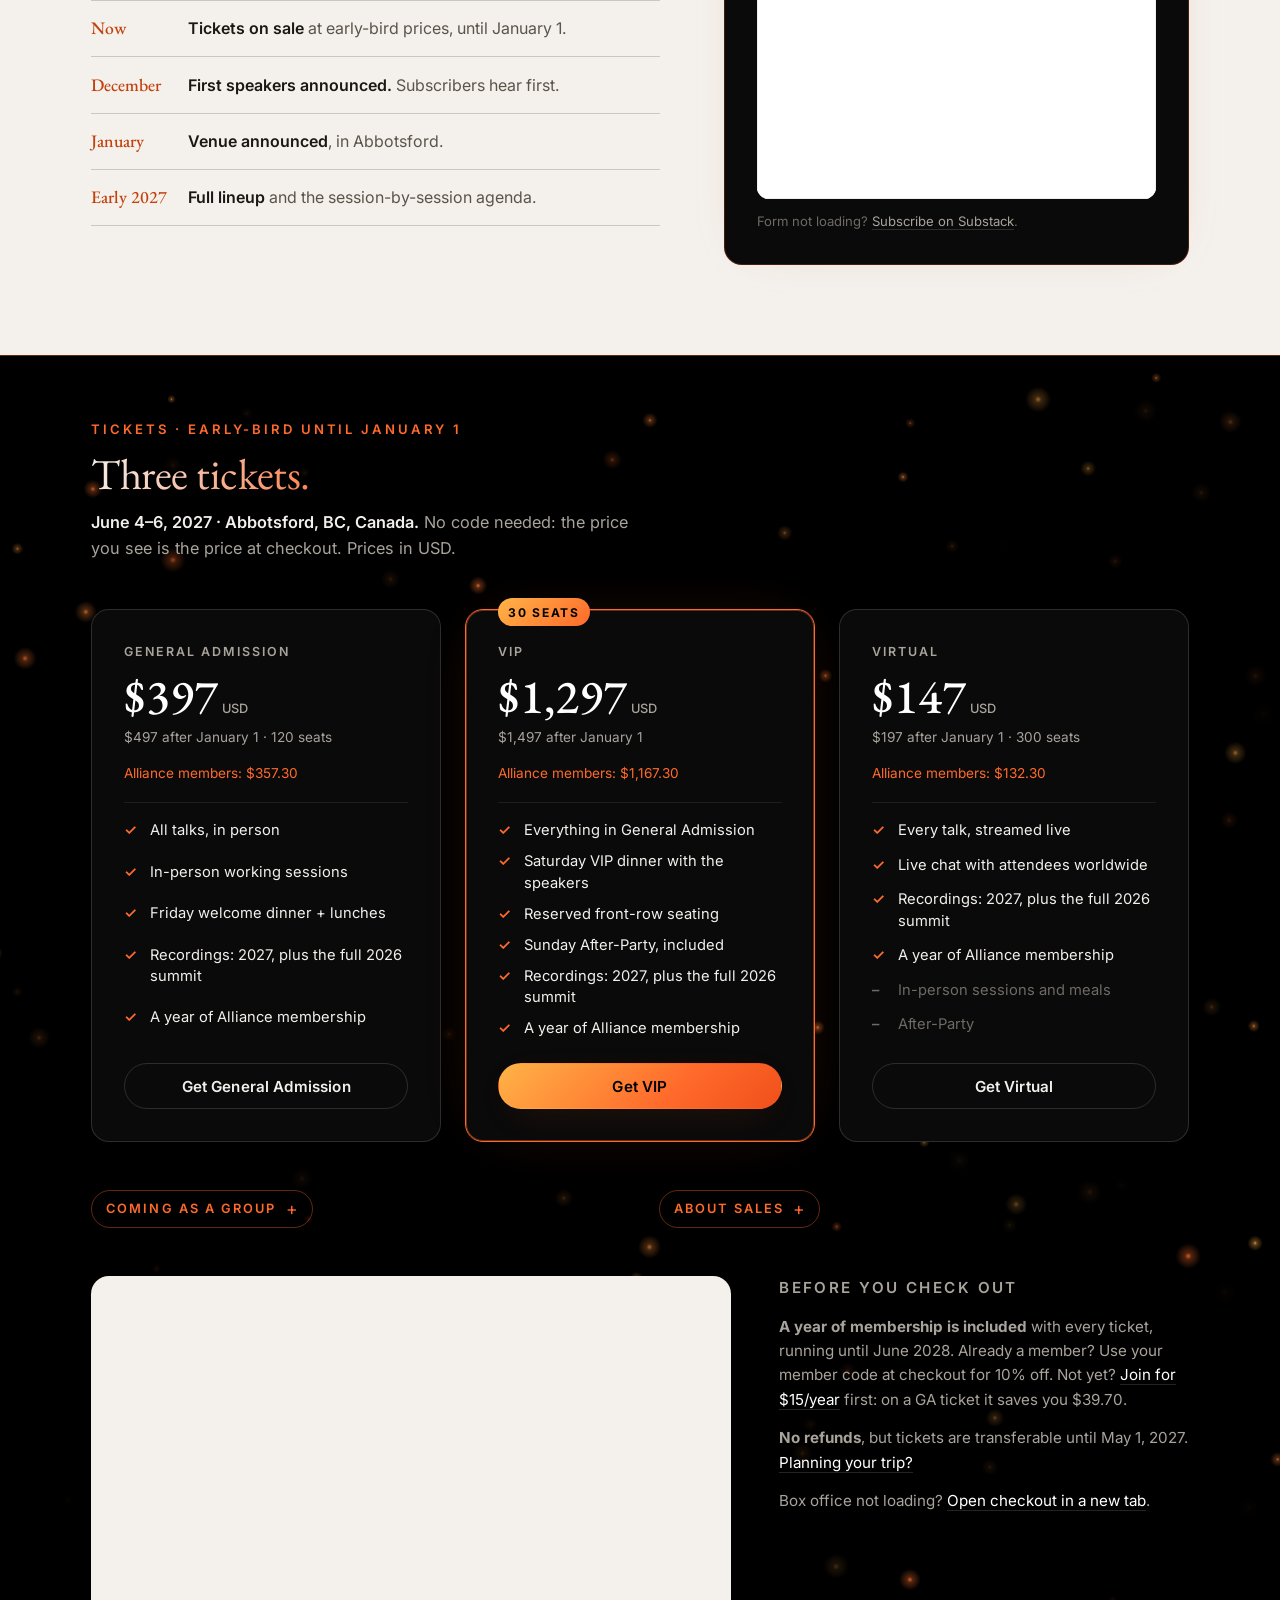
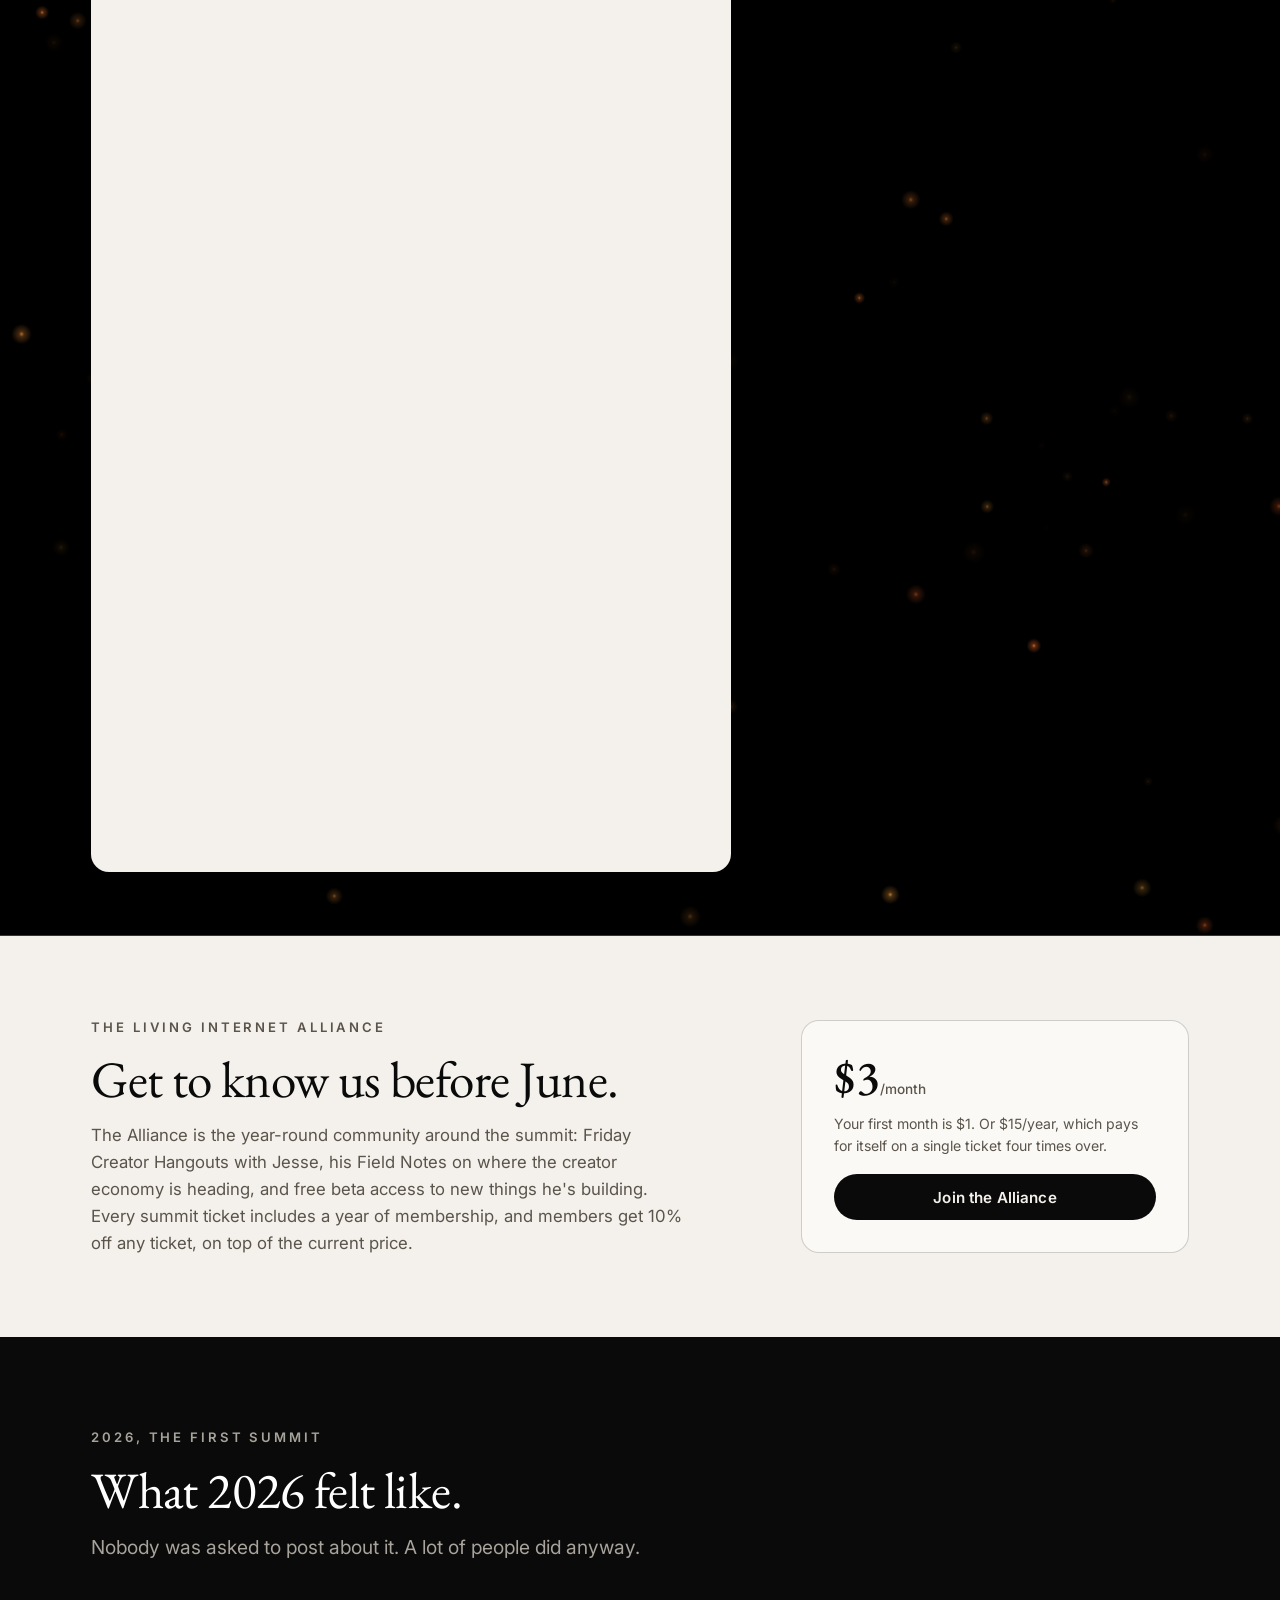
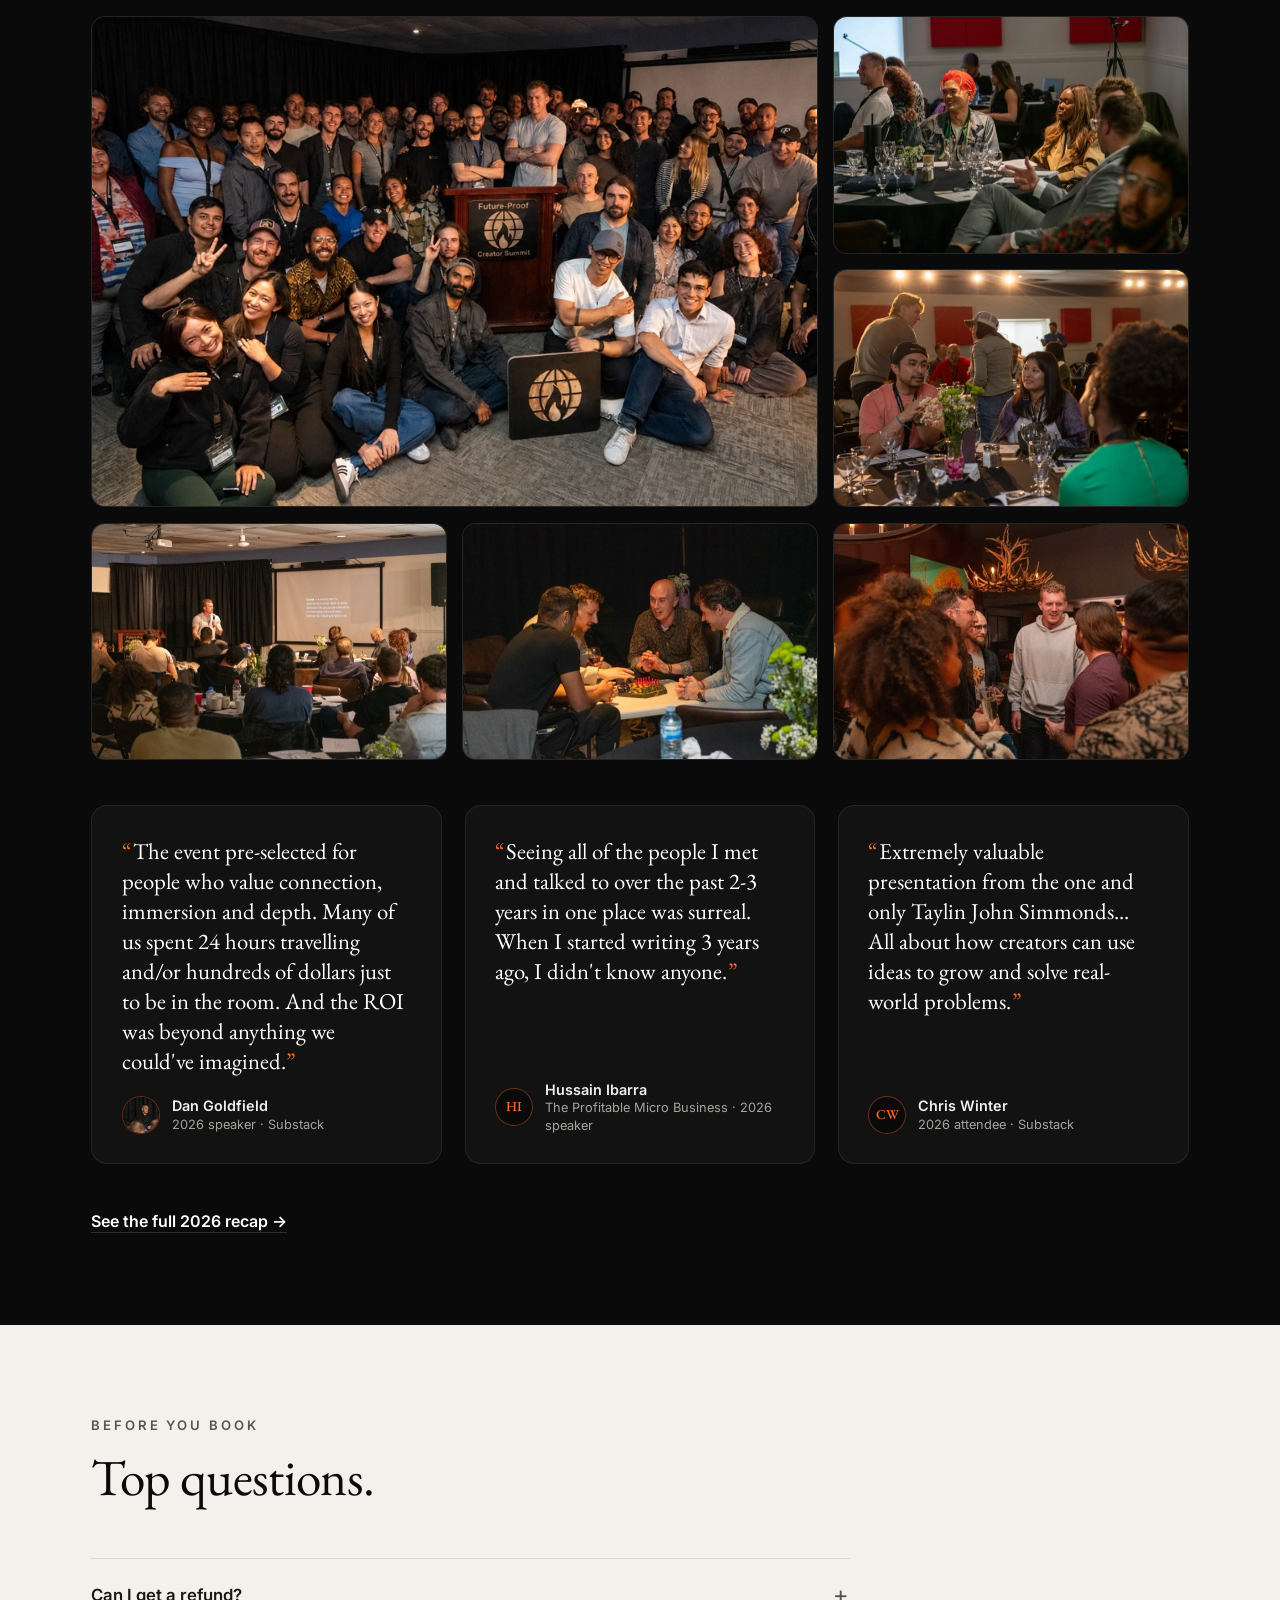
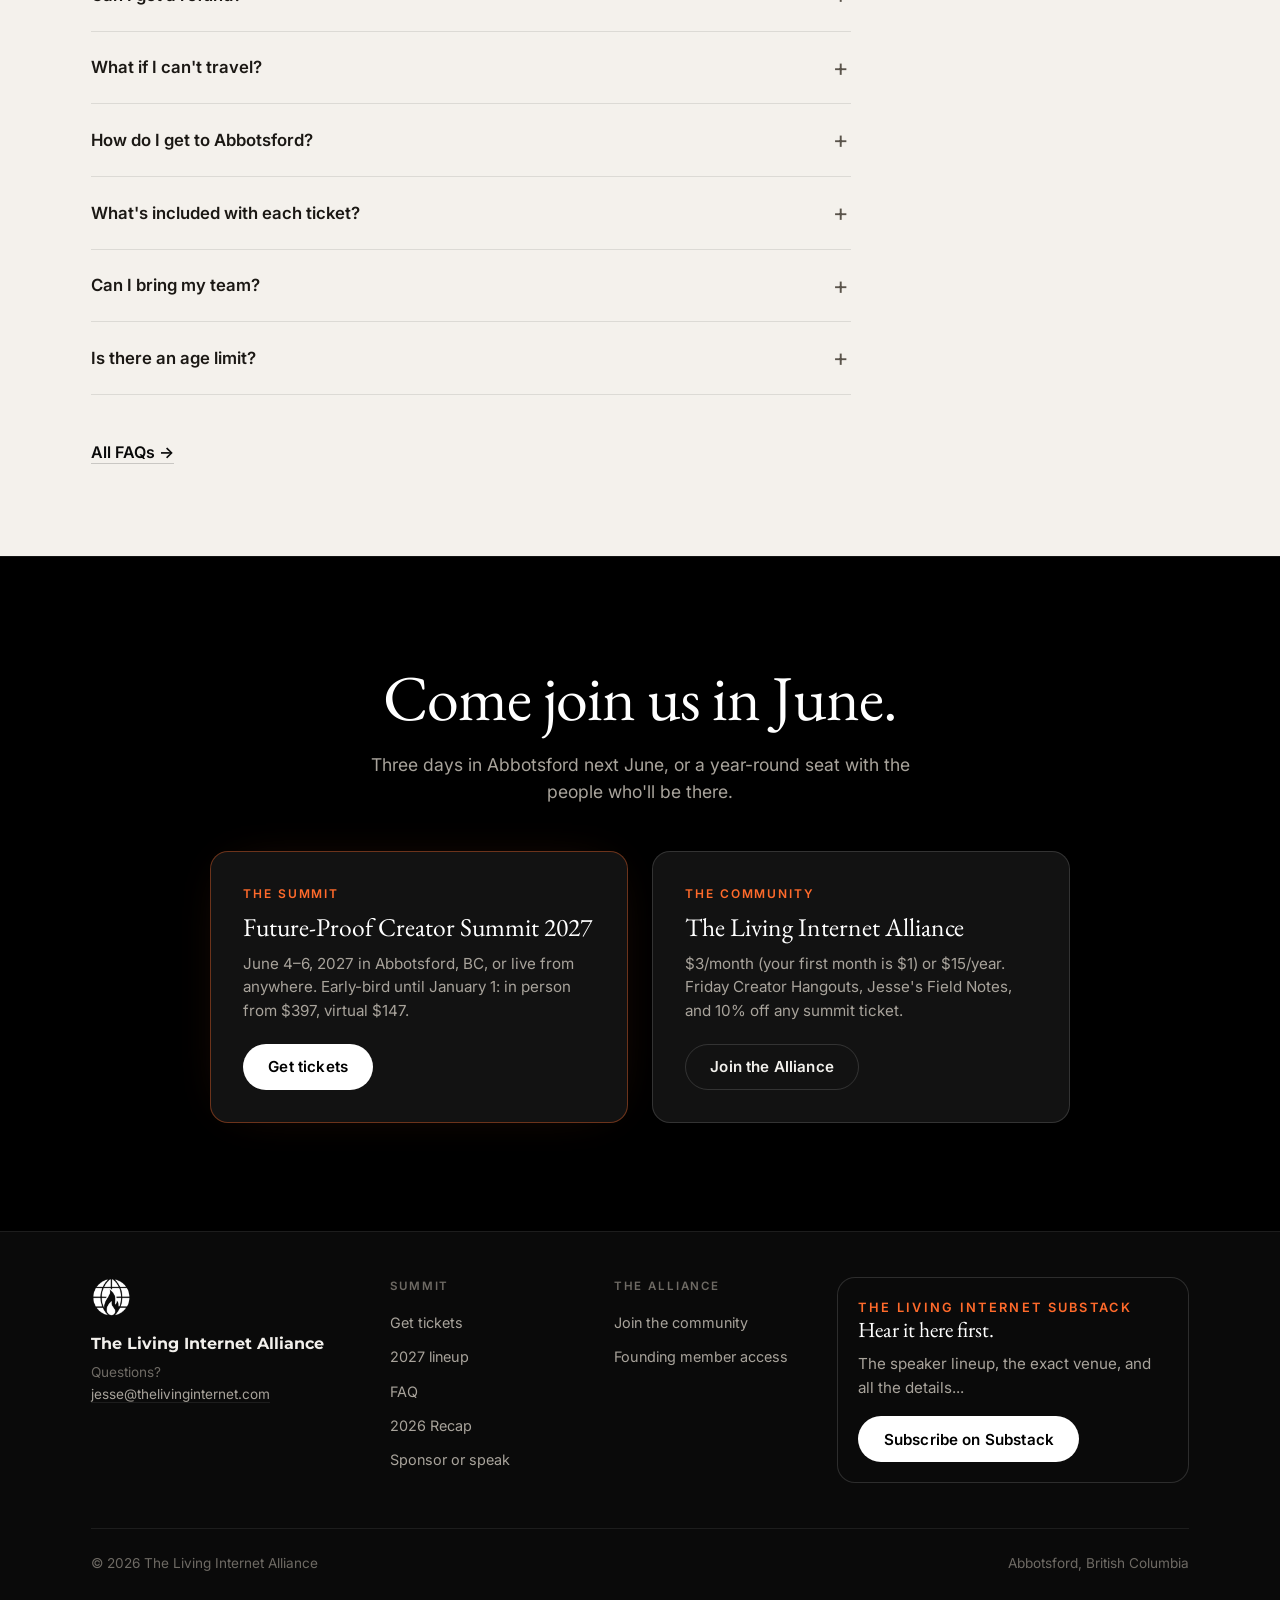
==== commit f1afc375: "Add testimonial profile photos (Christian, Prisca, Aldis, Sara, Kyle) Co-Authored-By: Claude Sonnet " ====
--- a/index.html
+++ b/index.html
@@ -94,21 +94,21 @@
         <figure class="quote">
           <blockquote class="quote__text">I went into it thinking I'd learn business tactics. What I got was a spiritual awakening.</blockquote>
           <figcaption class="quote__who">
-            <span class="quote__avatar" aria-hidden="true">CA</span>
+            <span class="quote__avatar" aria-hidden="true"><img src="/assets/images/testimonials/christian-avatar.jpg" alt="" loading="lazy" decoding="async" width="160" height="160" /></span>
             <span><span class="quote__name">Christian Angelo</span><span class="quote__meta">over/thinking &middot; Substack</span></span>
           </figcaption>
         </figure>
         <figure class="quote">
           <blockquote class="quote__text">Nothing about being in that room felt like networking. It felt more like being reunited with long-lost friends.</blockquote>
           <figcaption class="quote__who">
-            <span class="quote__avatar" aria-hidden="true">PO</span>
+            <span class="quote__avatar" aria-hidden="true"><img src="/assets/images/testimonials/prisca-avatar.jpg" alt="" loading="lazy" decoding="async" width="160" height="160" /></span>
             <span><span class="quote__name">Prisca Onyebuchi</span><span class="quote__meta">Lead AI Agents &middot; Substack</span></span>
           </figcaption>
         </figure>
         <figure class="quote">
           <blockquote class="quote__text">That was an experience of a lifetime, honestly one of the coolest and most valuable in-person things I've ever been to.</blockquote>
           <figcaption class="quote__who">
-            <span class="quote__avatar" aria-hidden="true">AO</span>
+            <span class="quote__avatar" aria-hidden="true"><img src="/assets/images/testimonials/aldis-avatar.jpg" alt="" loading="lazy" decoding="async" width="160" height="160" /></span>
             <span><span class="quote__name">Aldis Oz</span><span class="quote__meta">2026 attendee &middot; DM</span></span>
           </figcaption>
         </figure>
@@ -239,7 +239,7 @@
     <div class="member-band__inner">
       <div class="member-band__text">
         <p class="eyebrow member-band__eyebrow"><span class="when-early">Tickets &middot; Early-bird until January 1</span><span class="when-full">Tickets</span></p>
-        <h2 class="member-band__title" id="tickets-title">Choose how you're coming.</h2>
+        <h2 class="member-band__title" id="tickets-title">Three tickets.</h2>
         <p class="member-band__body">
           <strong>June 4&ndash;6, 2027 &middot; Abbotsford, BC, Canada.</strong> No code needed: the
           price you see is the price at checkout. Prices in USD.
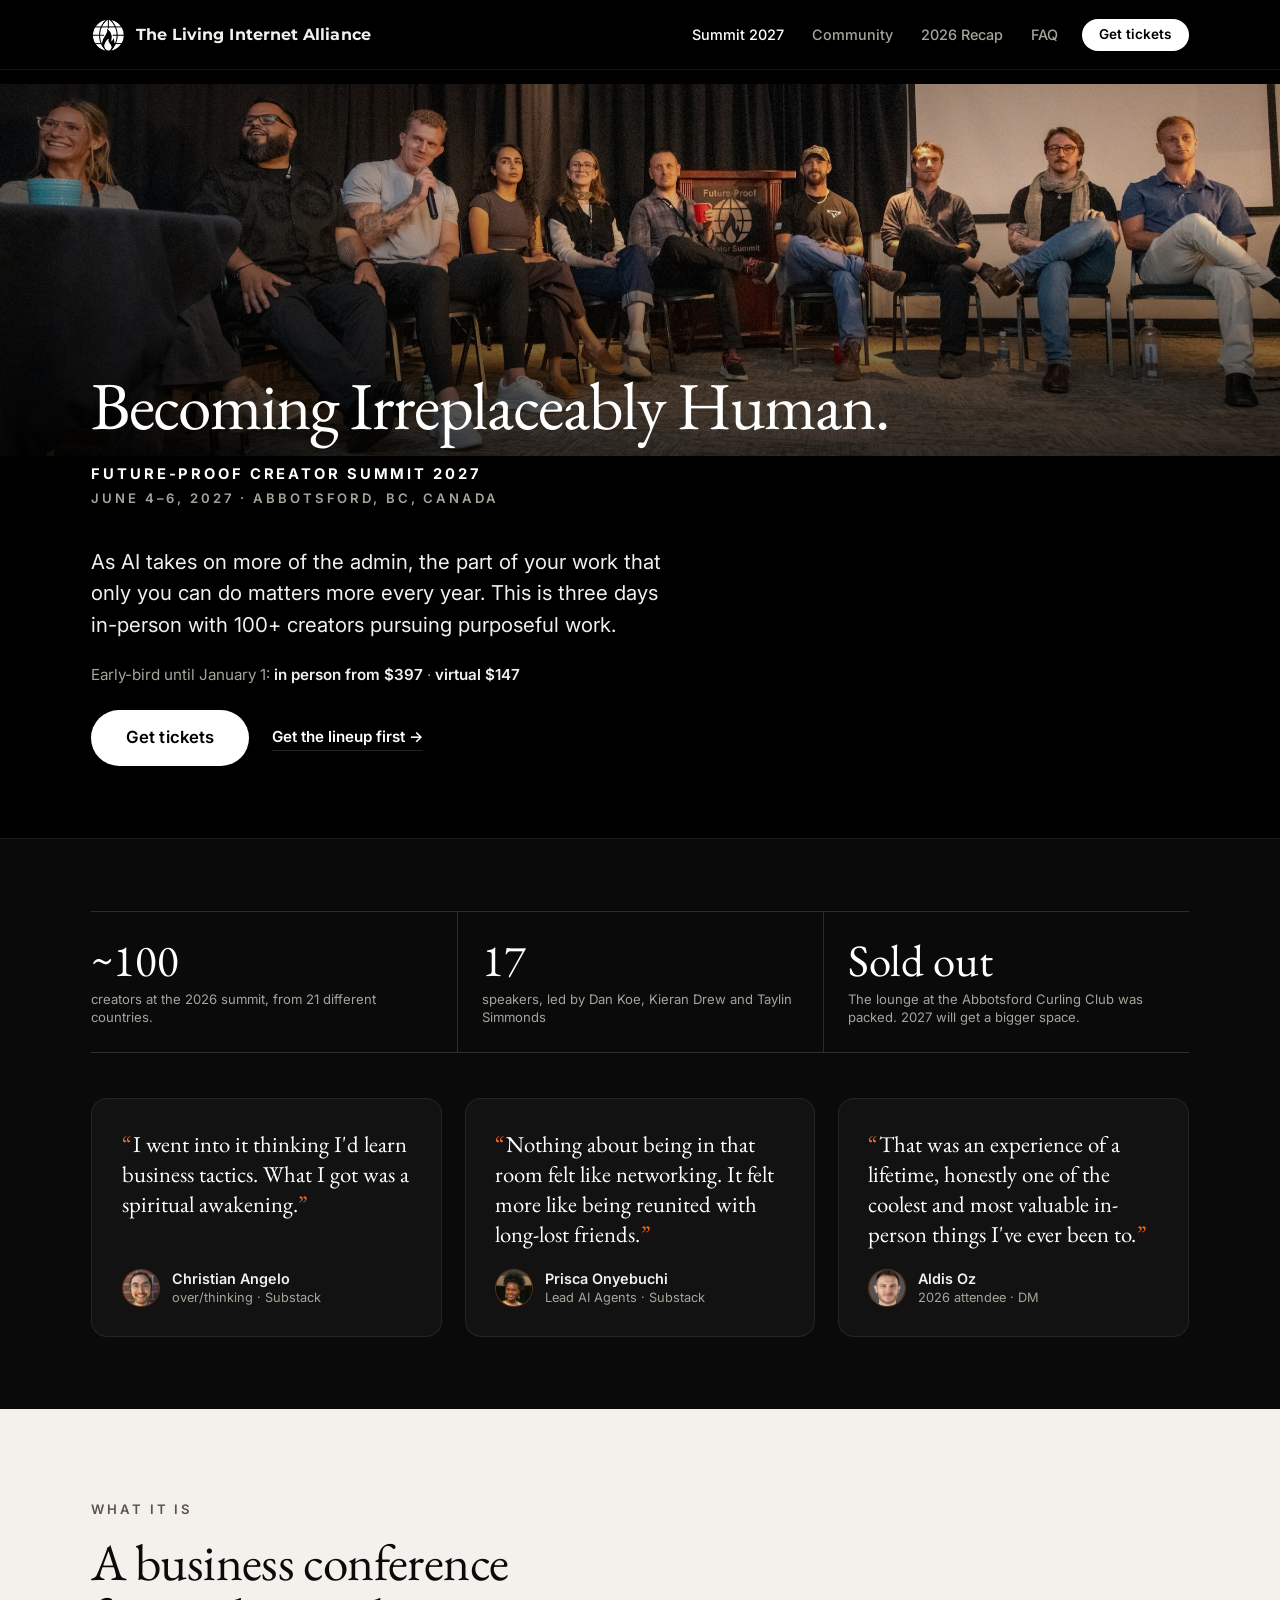
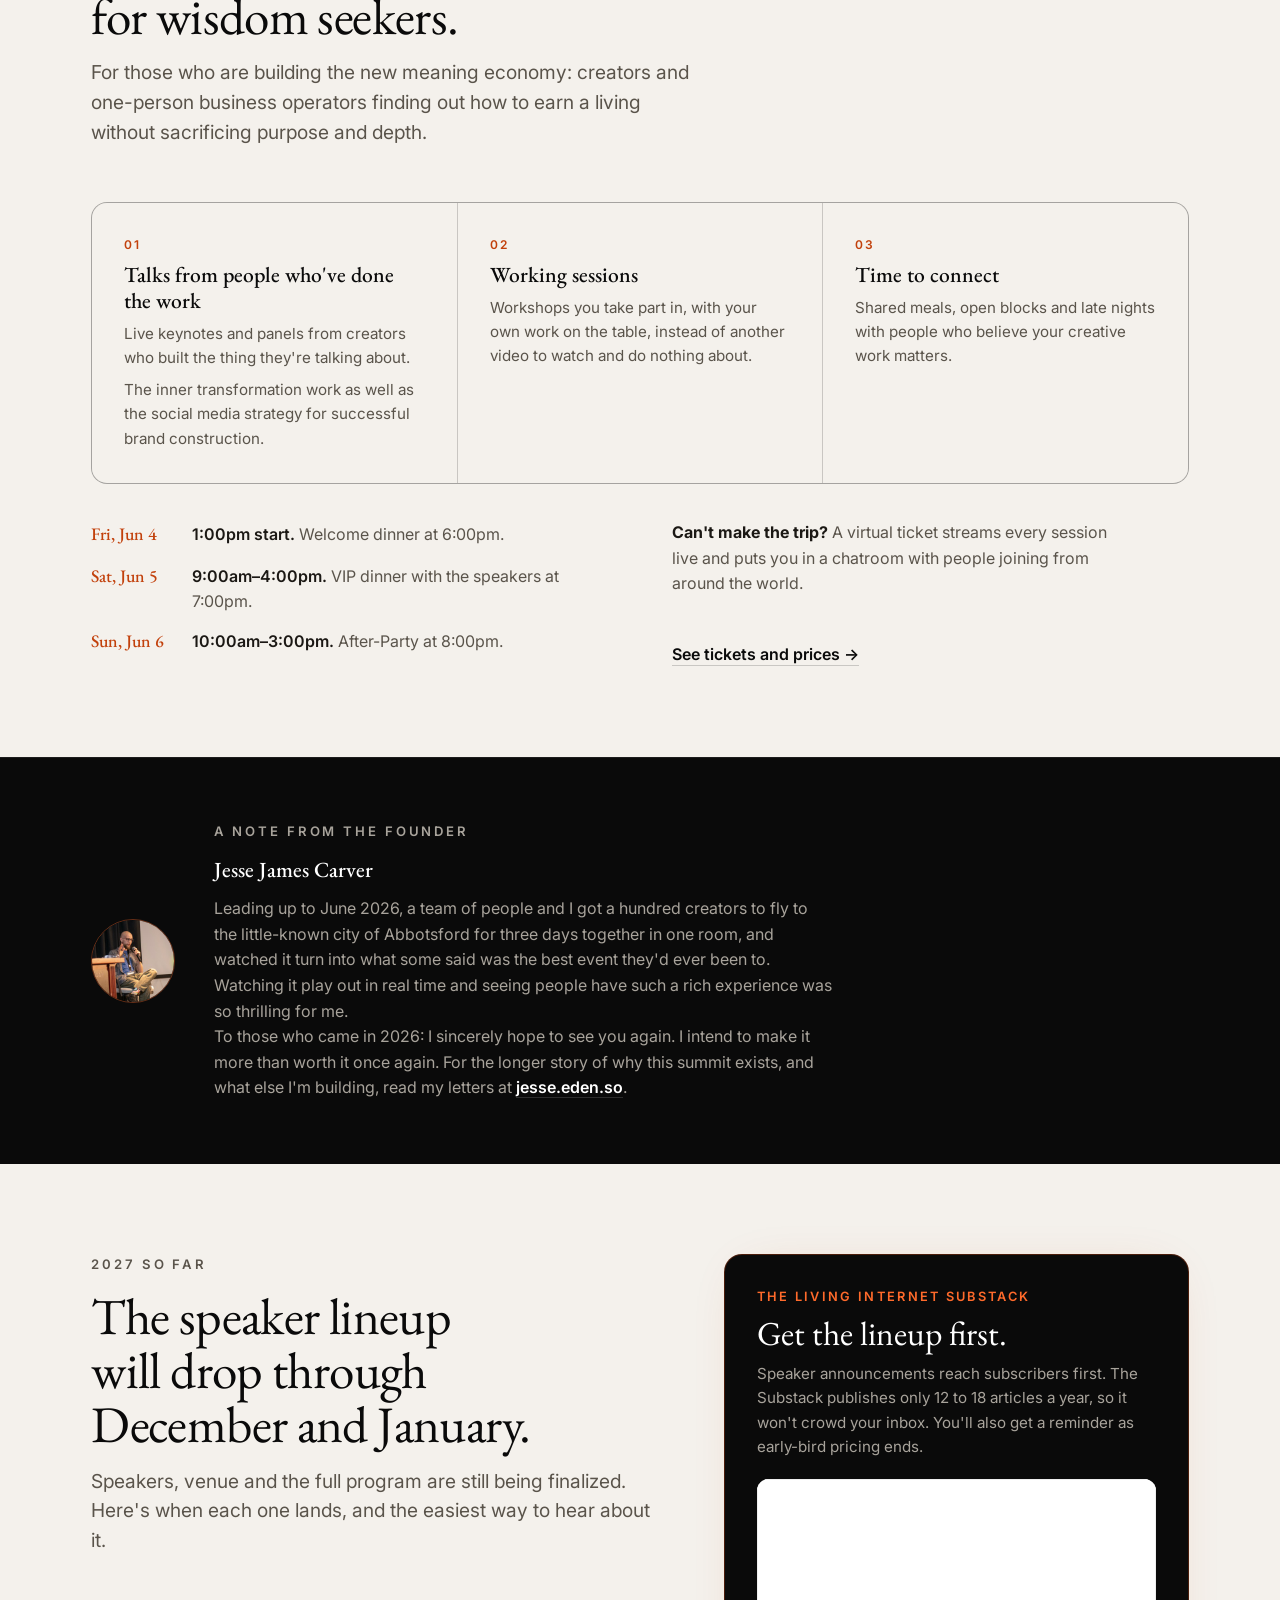
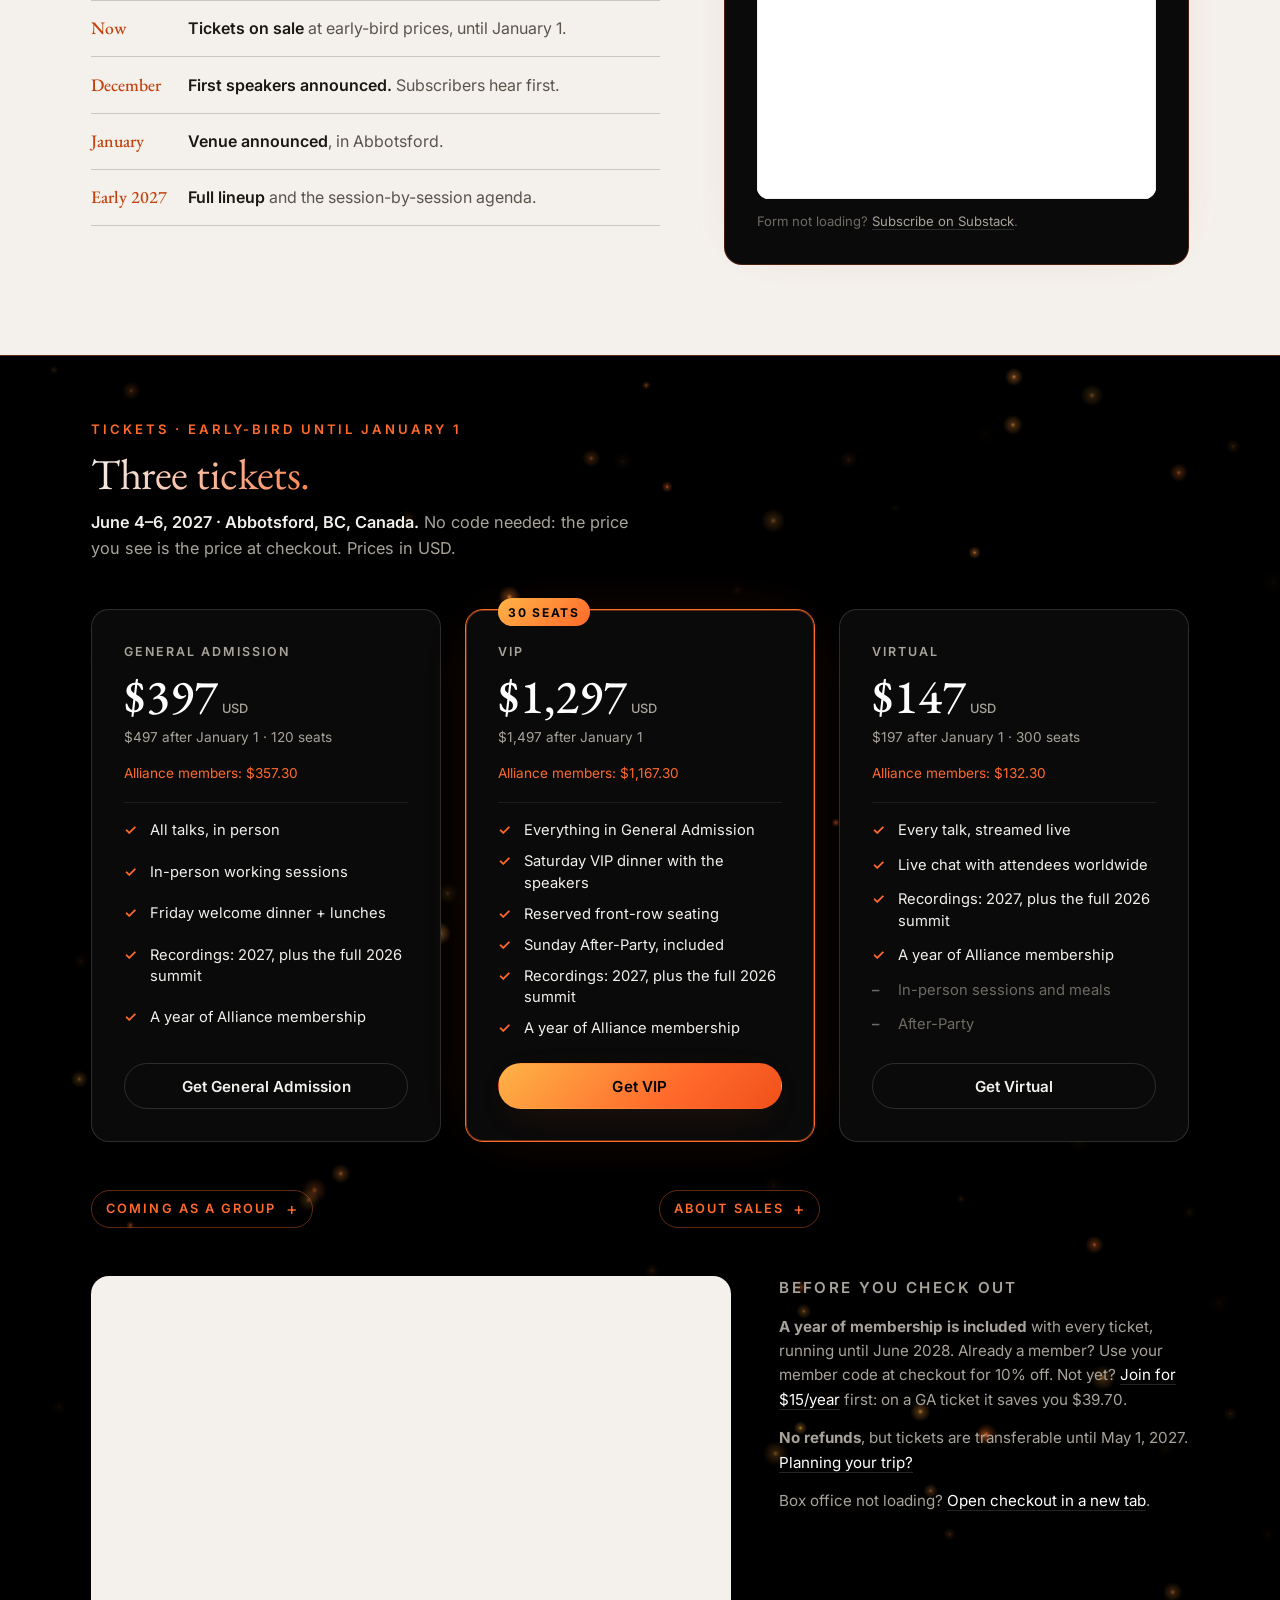
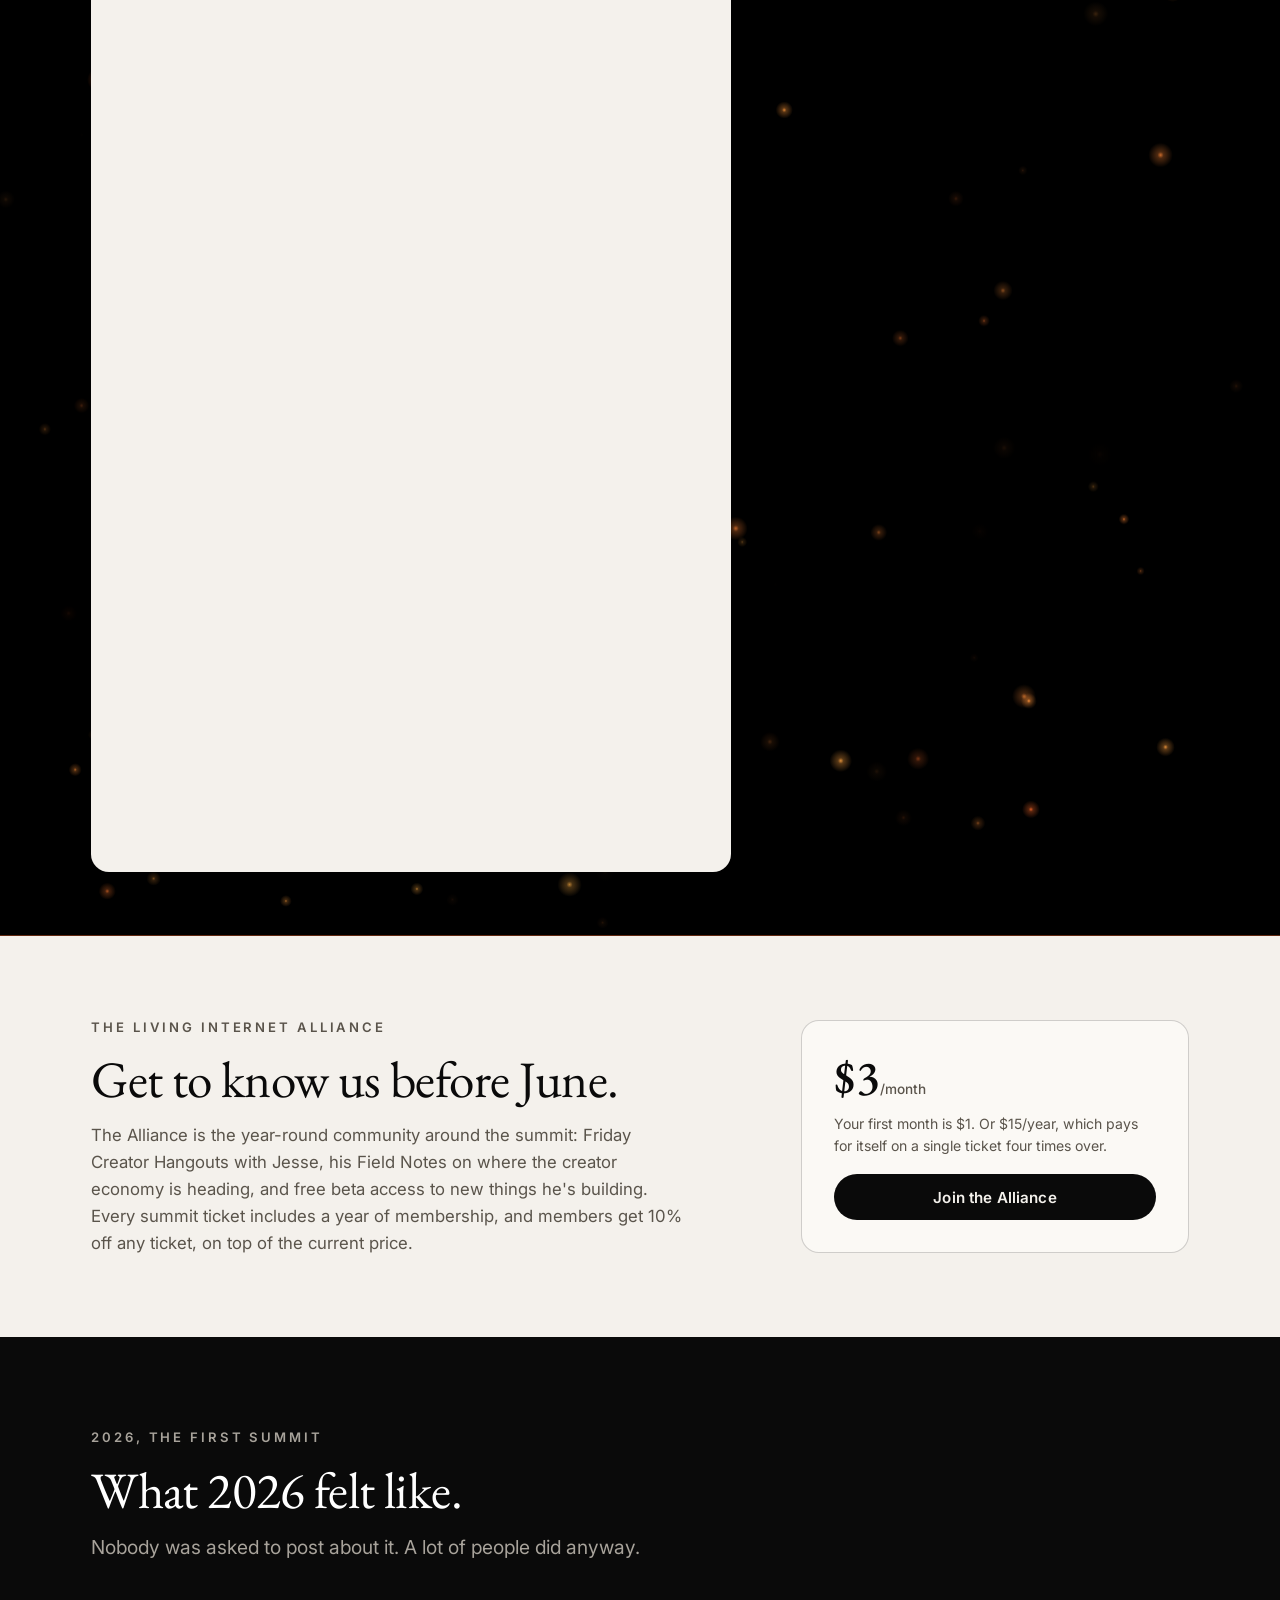
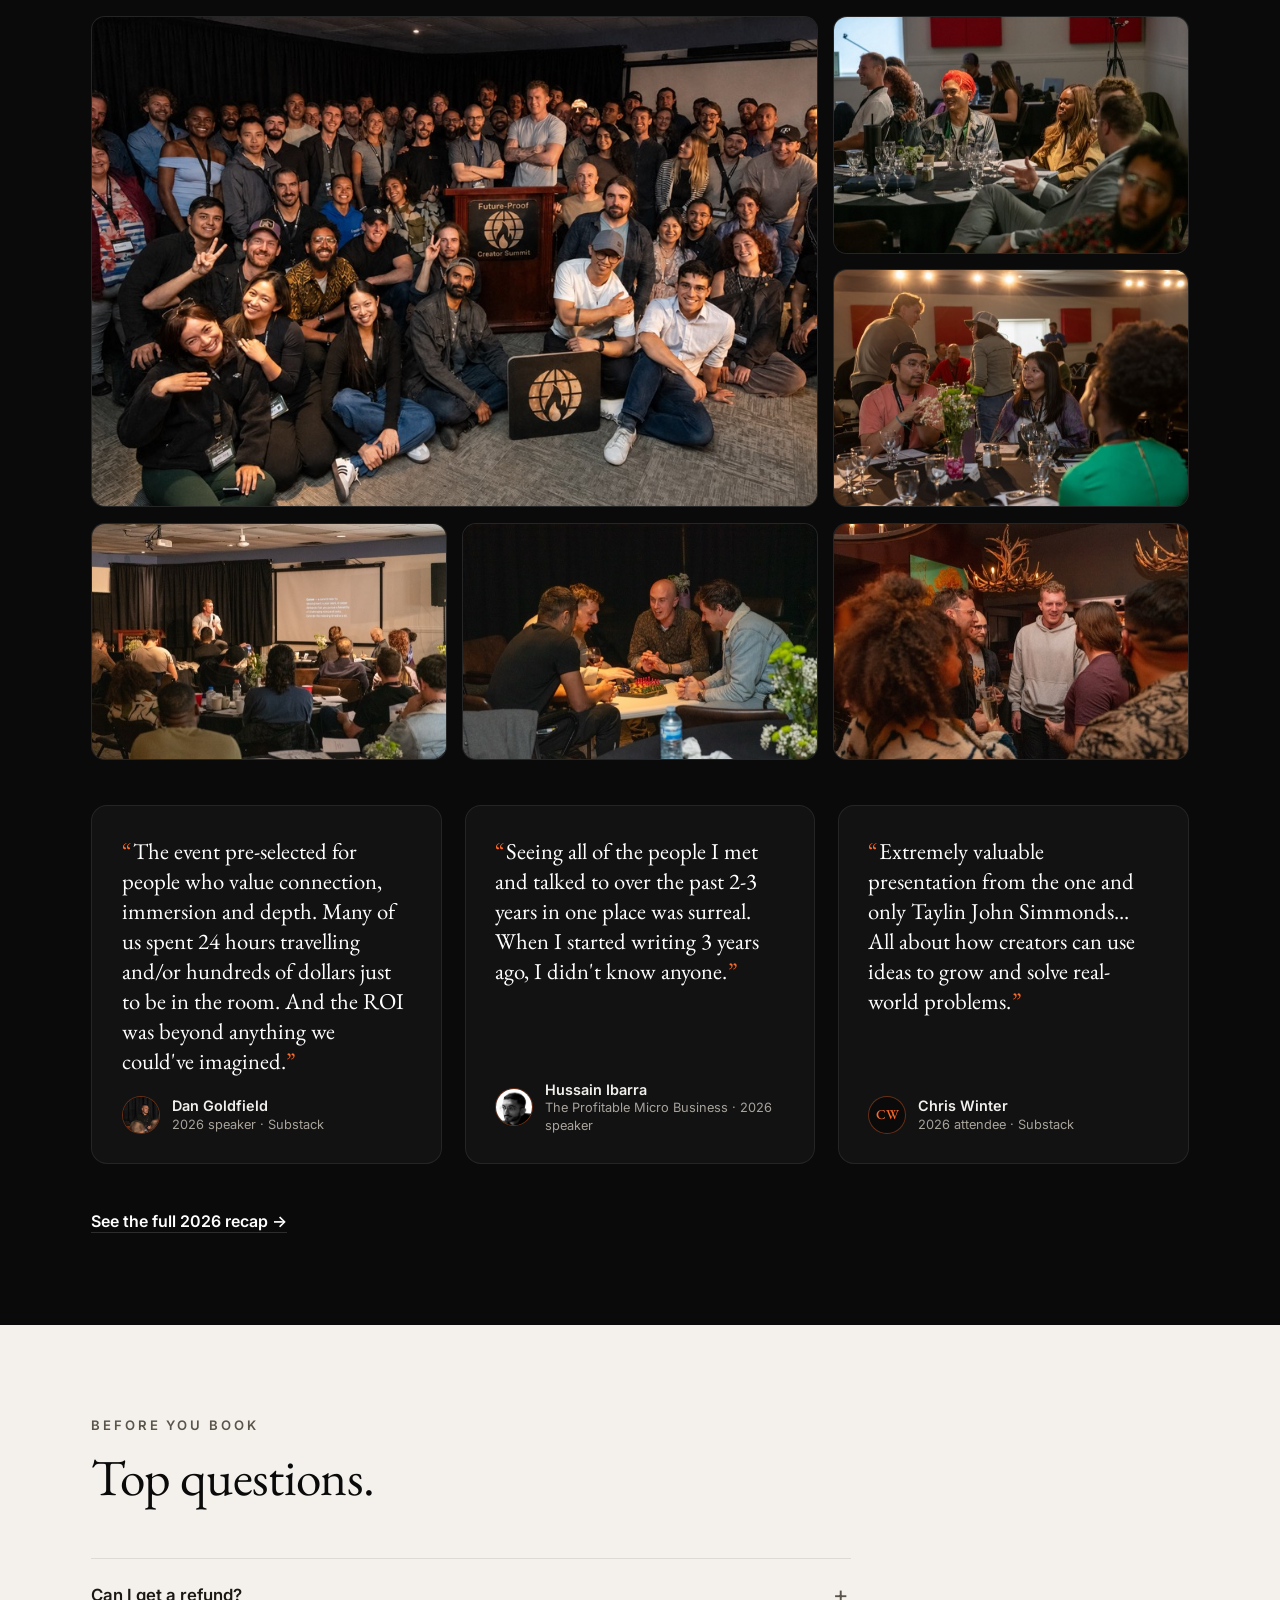
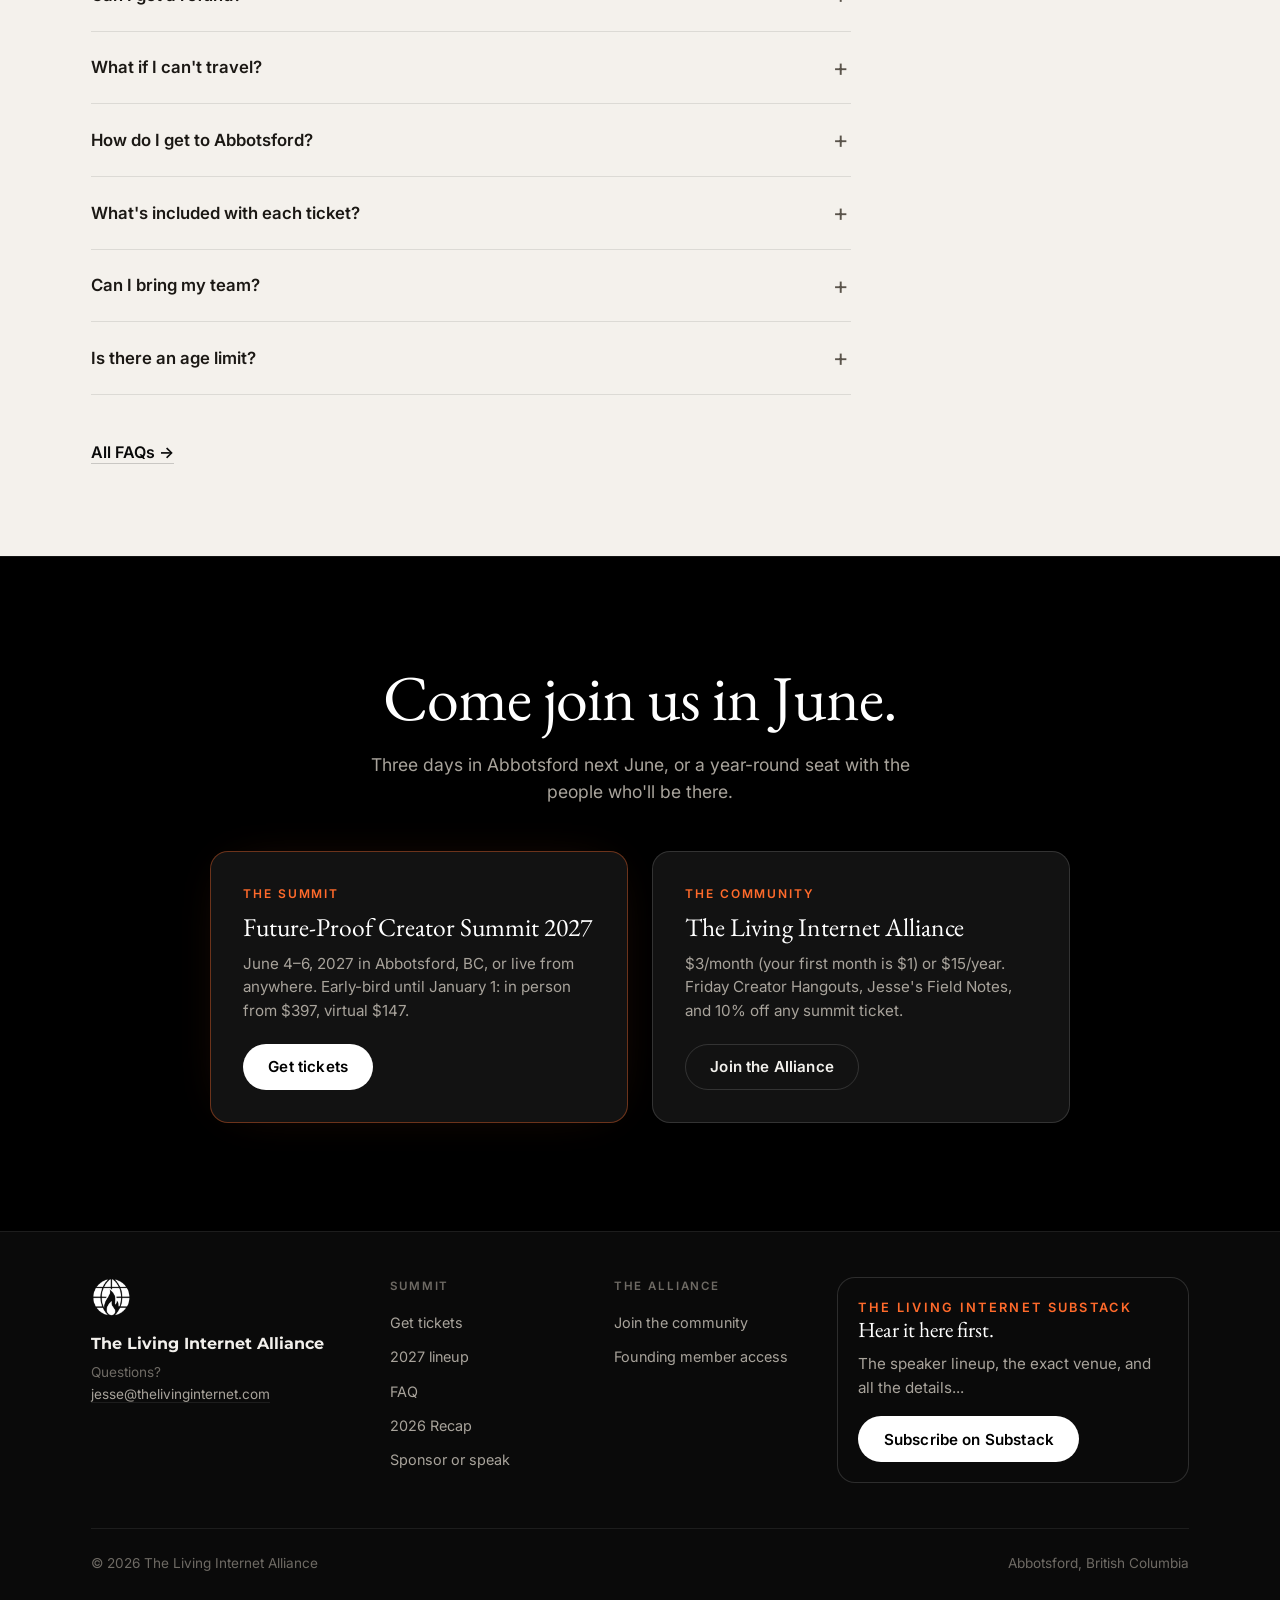
==== commit aa2b7364: "Add Hussain Ibarra to 2026 speakers and use his photo on his quote Co-Authored-By: Claude Sonnet 5.5" ====
--- a/index.html
+++ b/index.html
@@ -386,7 +386,7 @@
         <figure class="quote">
           <blockquote class="quote__text">Seeing all of the people I met and talked to over the past 2-3 years in one place was surreal. When I started writing 3 years ago, I didn't know anyone.</blockquote>
           <figcaption class="quote__who">
-            <span class="quote__avatar" aria-hidden="true">HI</span>
+            <span class="quote__avatar" aria-hidden="true"><img src="/assets/images/speakers/hussain-ibarra-web.jpg" alt="" loading="lazy" decoding="async" width="240" height="240" /></span>
             <span><span class="quote__name">Hussain Ibarra</span><span class="quote__meta">The Profitable Micro Business &middot; 2026 speaker</span></span>
           </figcaption>
         </figure>
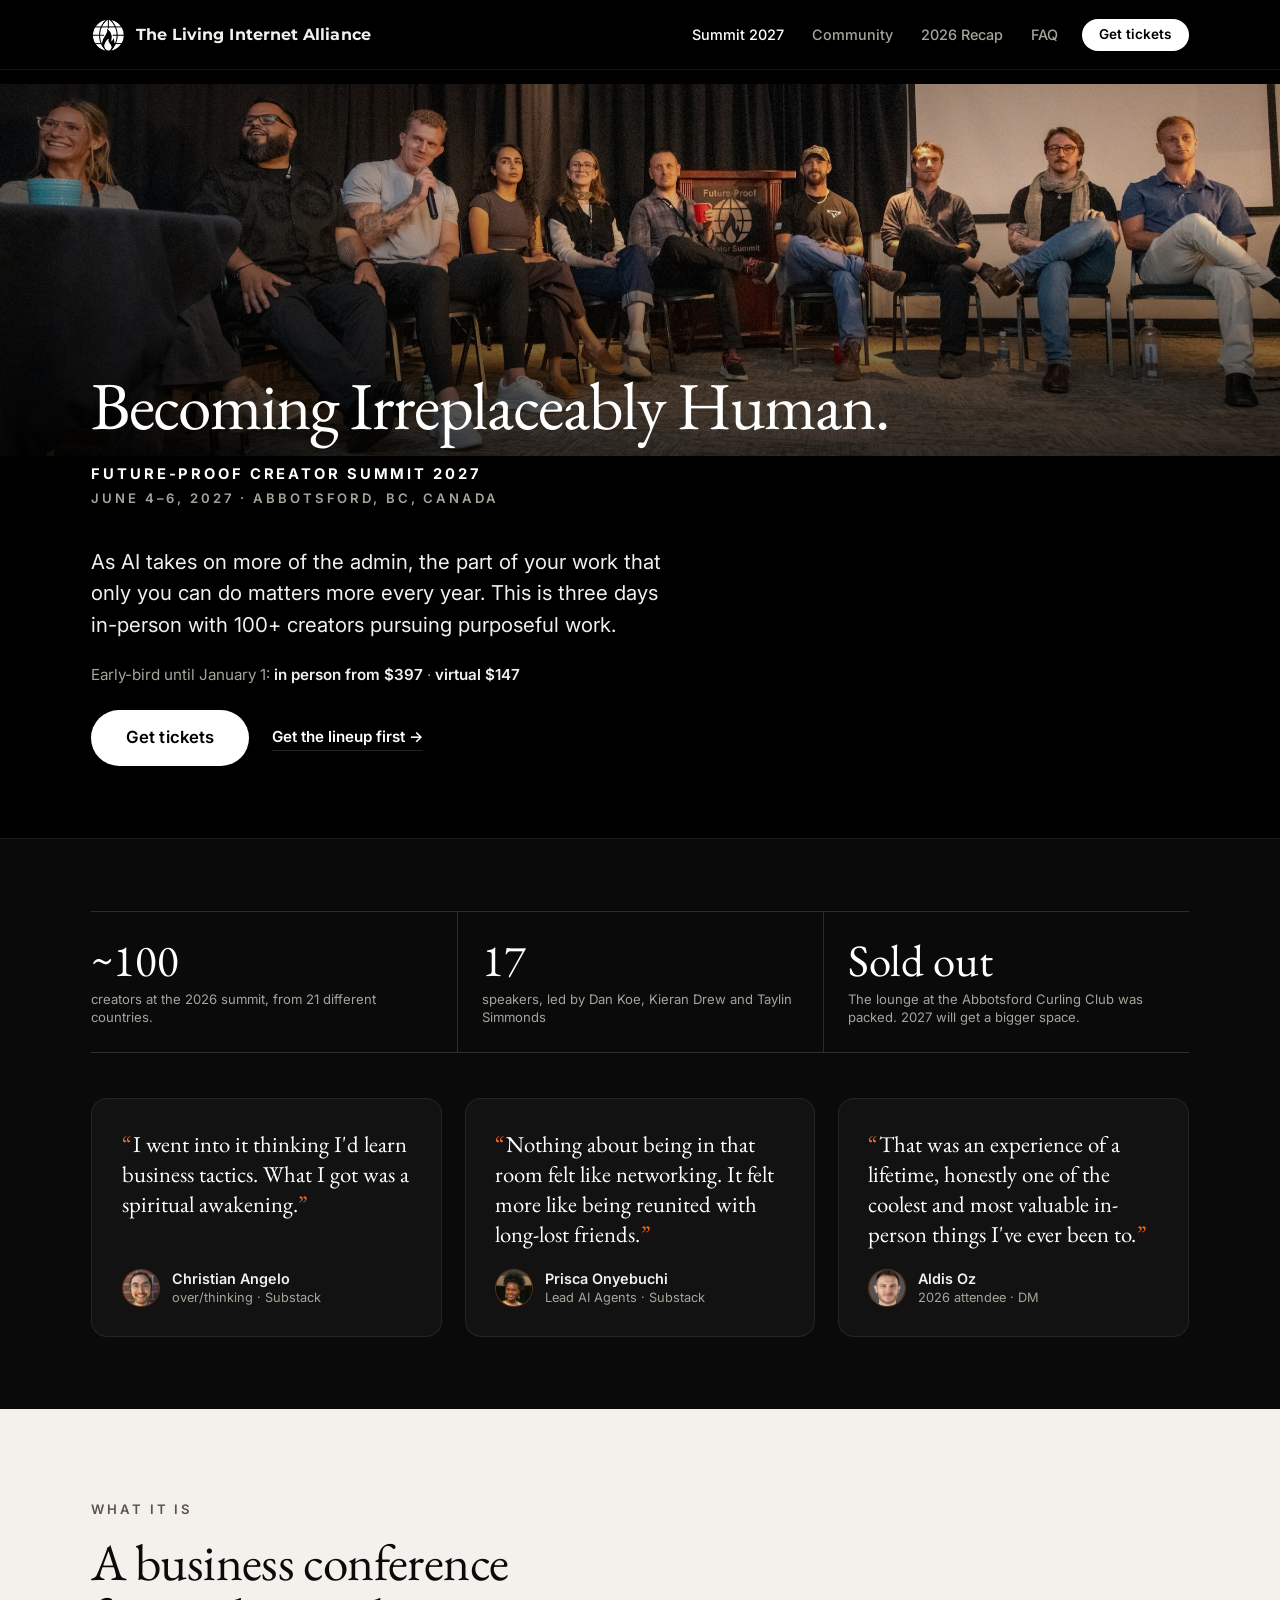
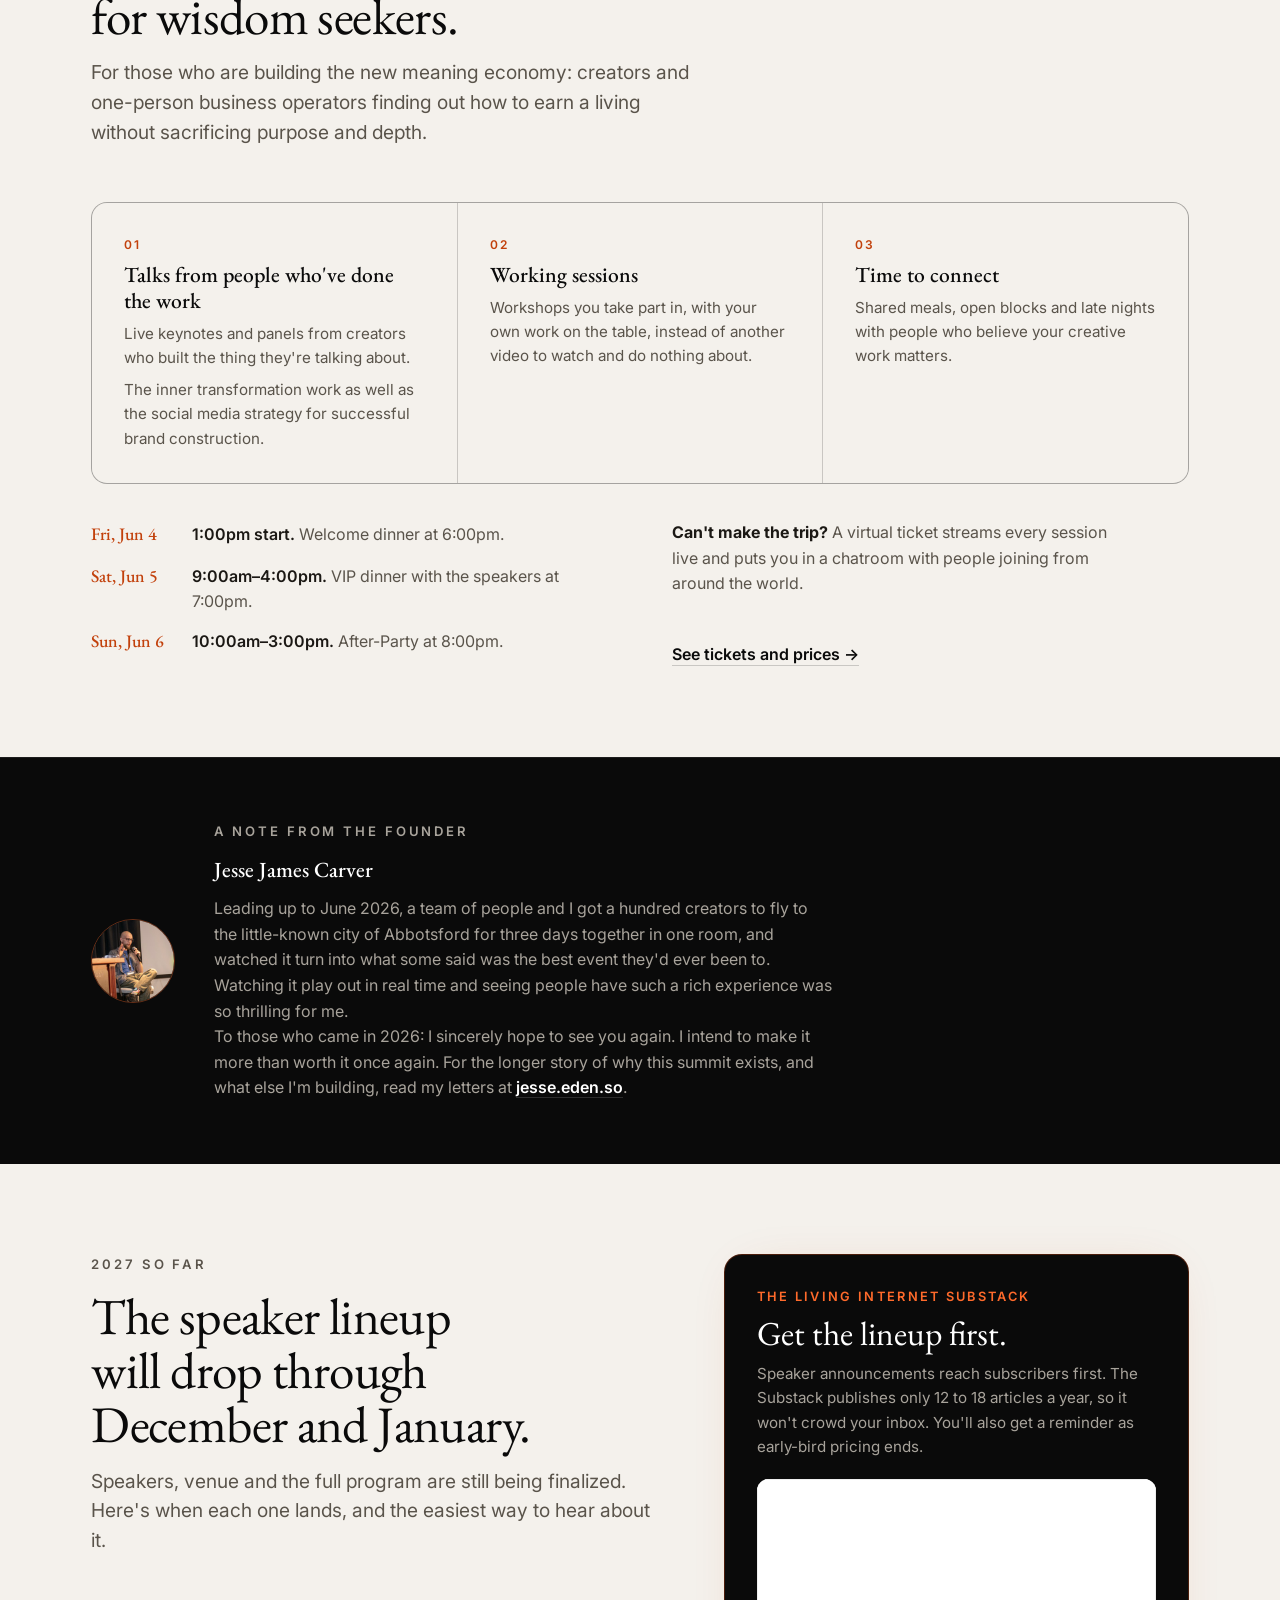
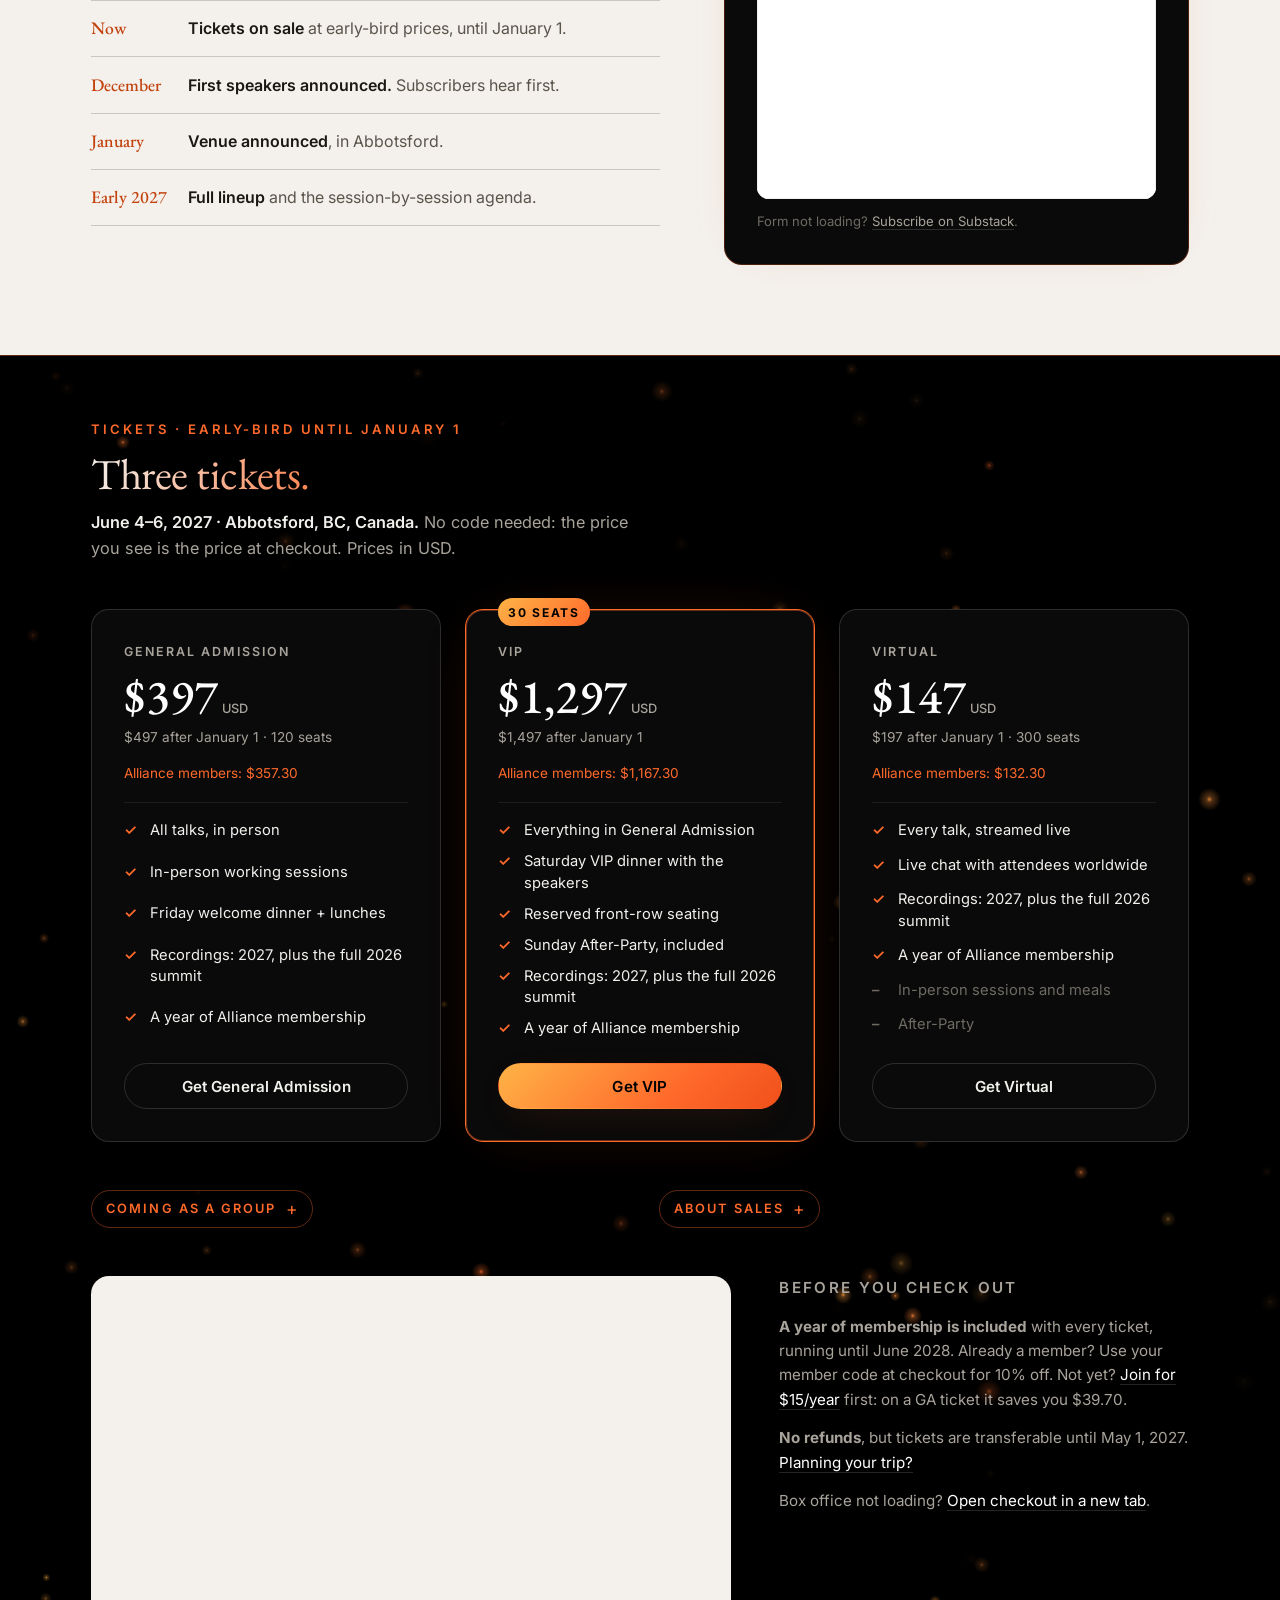
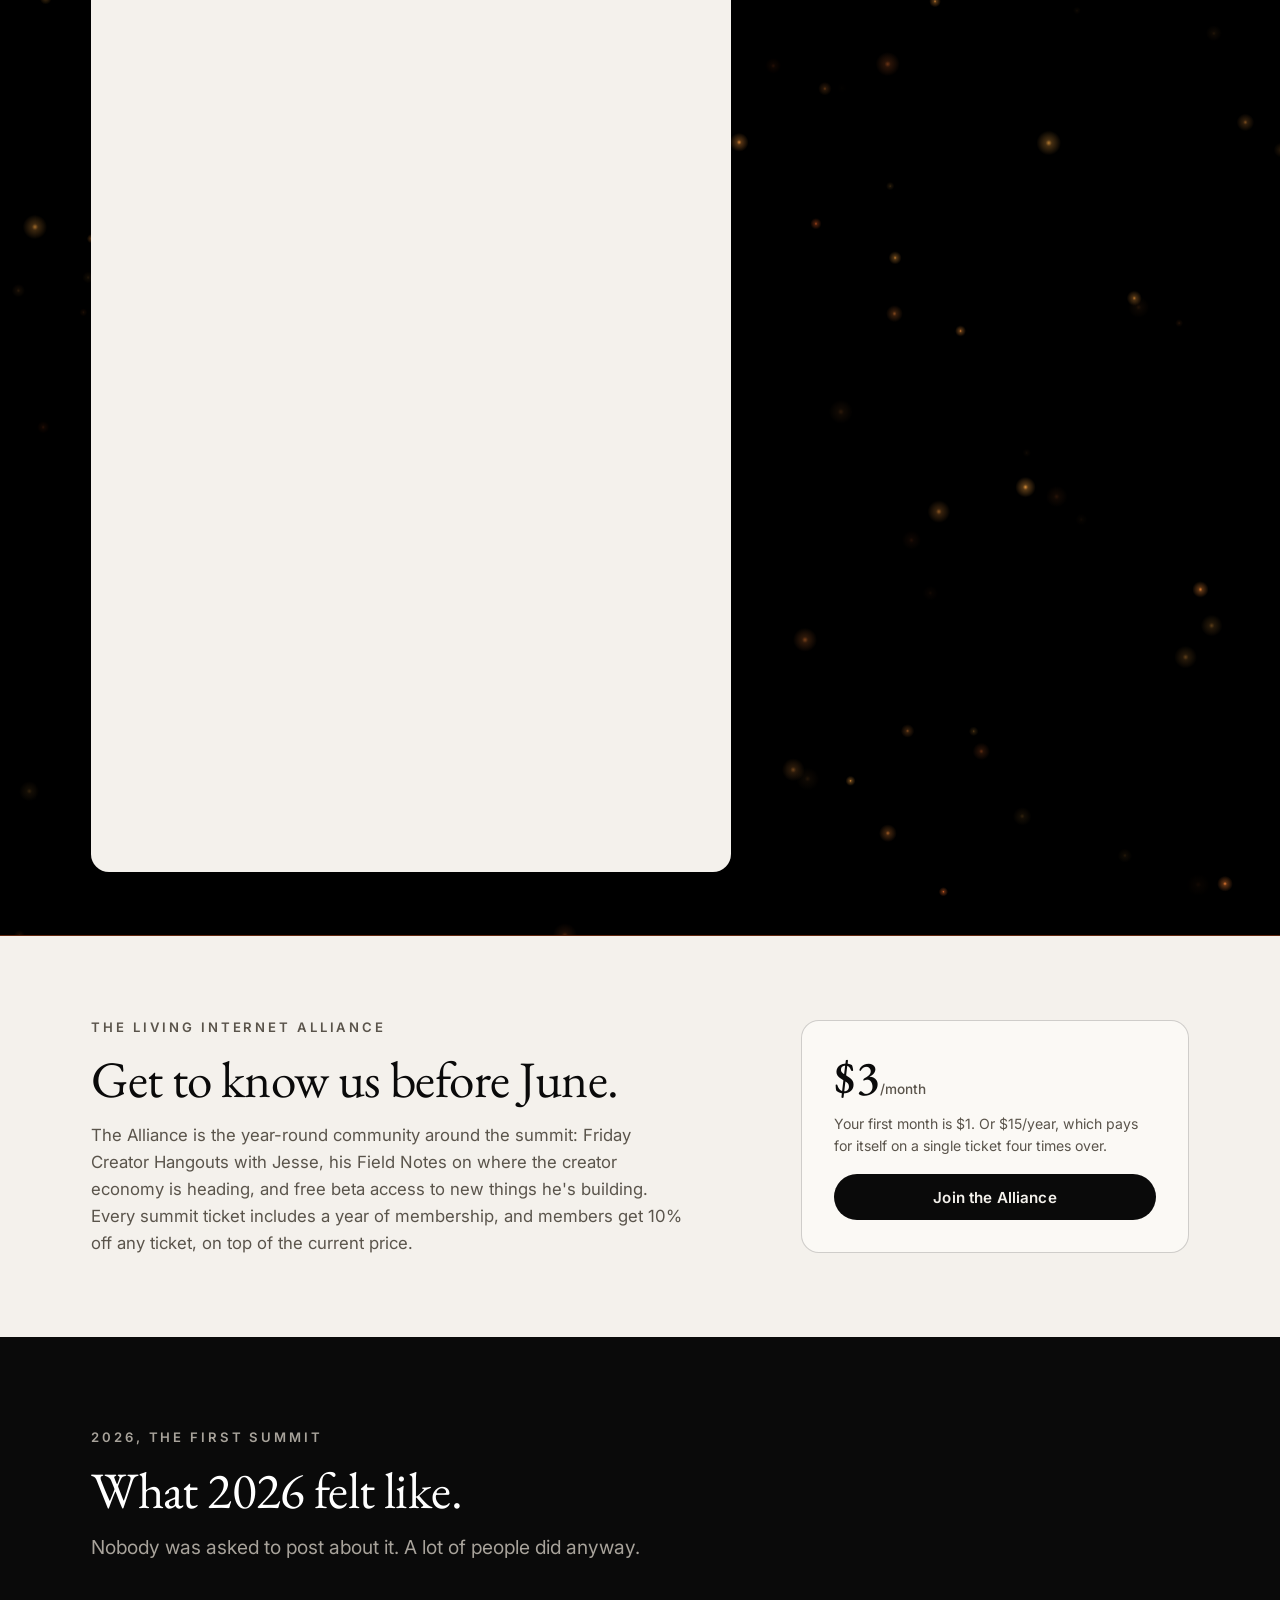
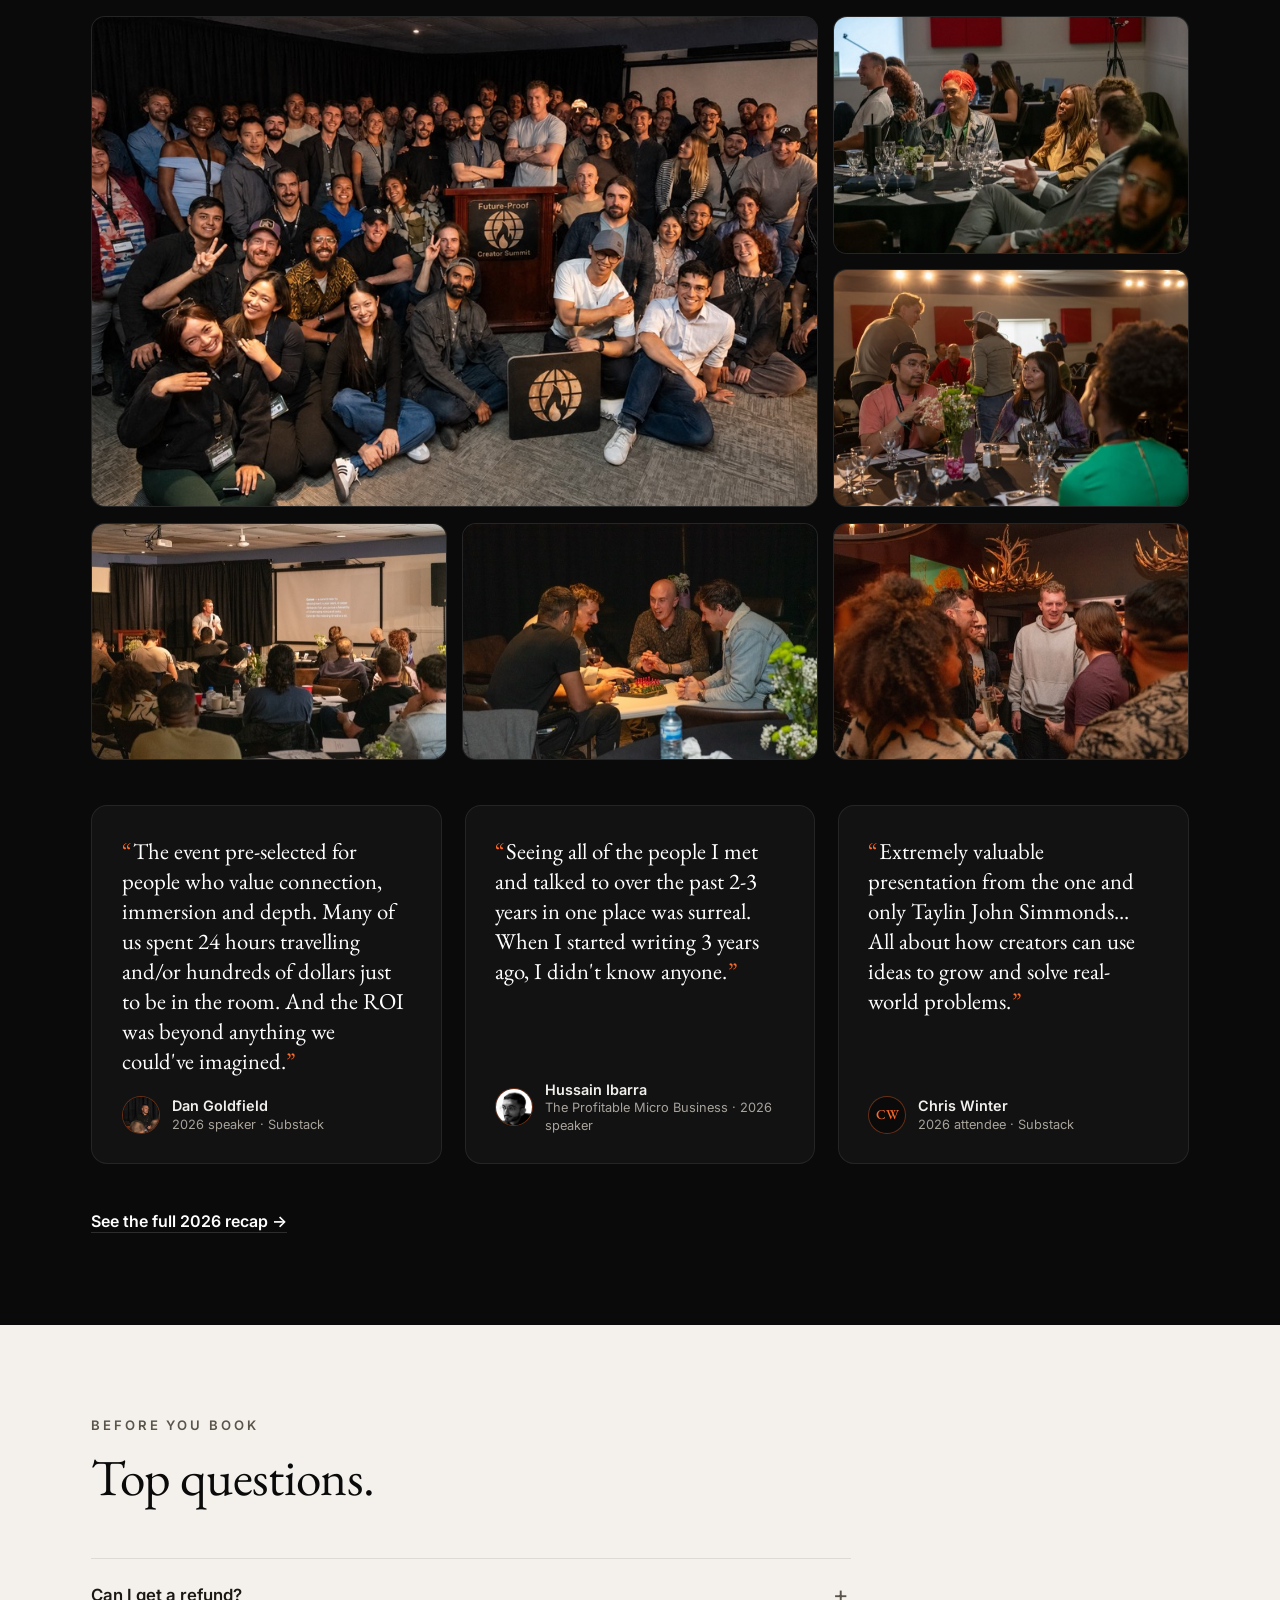
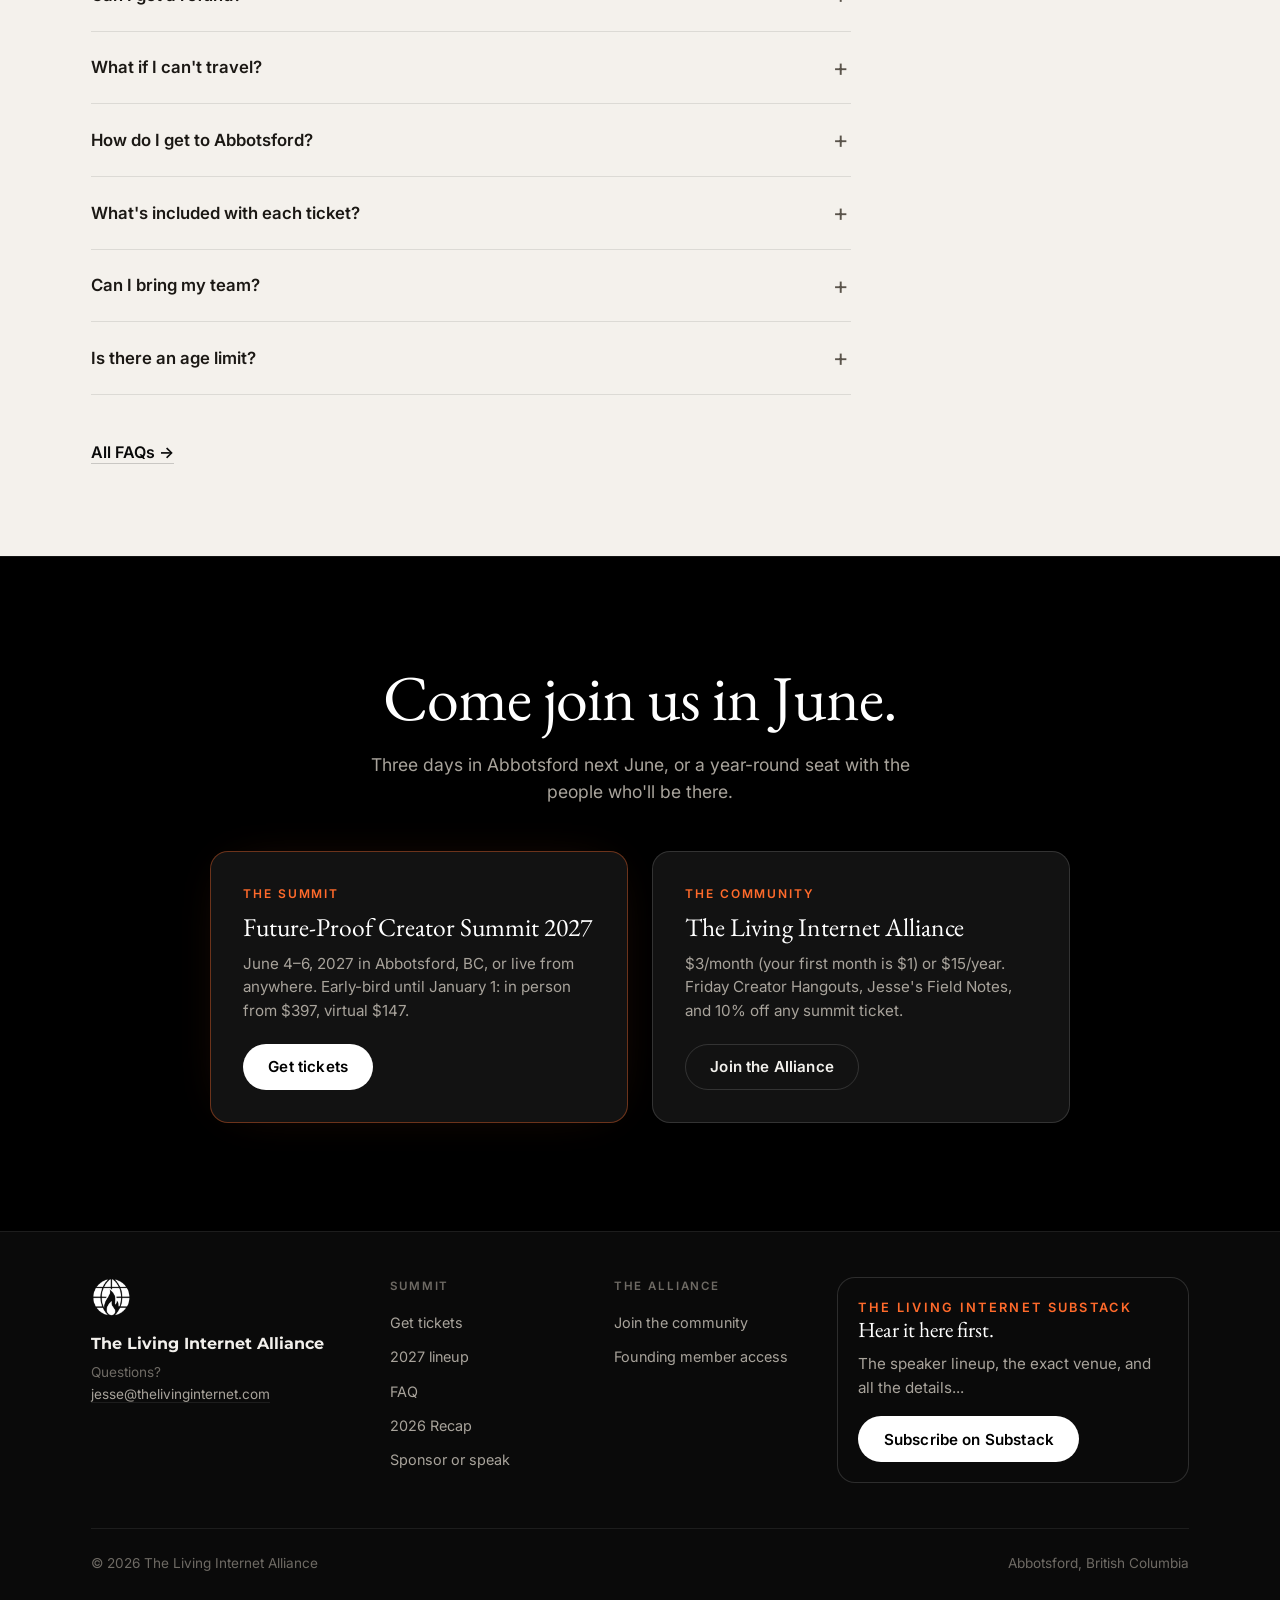
==== commit ce7d8117: "Site fixes from Cyberpond audit: alt text, lightbox placeholder src, robots.txt, sitemap.xml, Event " ====
--- a/index.html
+++ b/index.html
@@ -29,6 +29,29 @@
   <link rel="stylesheet" href="/styles.css" />
   <link rel="preload" as="image" href="/assets/images/summit-photos/img1-new.jpg" media="(min-width: 861px)" fetchpriority="high" />
   <link rel="preload" as="image" href="/assets/images/summit-photos/img1-mobile.jpg" media="(max-width: 860px)" fetchpriority="high" />
+  <script type="application/ld+json">
+  {
+    "@context": "https://schema.org",
+    "@type": "Event",
+    "name": "Future-Proof Creator Summit 2027",
+    "startDate": "2027-06-04",
+    "endDate": "2027-06-06",
+    "eventAttendanceMode": "https://schema.org/MixedEventAttendanceMode",
+    "eventStatus": "https://schema.org/EventScheduled",
+    "location": {
+      "@type": "Place",
+      "name": "Venue announced January 2027",
+      "address": {"@type": "PostalAddress", "addressLocality": "Abbotsford", "addressRegion": "BC", "addressCountry": "CA"}
+    },
+    "description": "Three days of talks, working sessions and time with creators. June 4-6, 2027, Abbotsford, BC.",
+    "organizer": {"@type": "Organization", "name": "The Living Internet Alliance", "url": "https://www.thelivinginternet.com"},
+    "offers": [
+      {"@type": "Offer", "name": "General Admission", "price": "397", "priceCurrency": "USD", "availability": "https://schema.org/InStock", "url": "https://www.thelivinginternet.com/#tickets"},
+      {"@type": "Offer", "name": "VIP", "price": "1297", "priceCurrency": "USD", "availability": "https://schema.org/InStock", "url": "https://www.thelivinginternet.com/#tickets"},
+      {"@type": "Offer", "name": "Virtual", "price": "147", "priceCurrency": "USD", "availability": "https://schema.org/InStock", "url": "https://www.thelivinginternet.com/#tickets"}
+    ]
+  }
+  </script>
 </head>
 <body>
   <a class="skip-link" href="#main">Skip to content</a>
@@ -37,7 +60,7 @@
   <header class="nav" id="top">
     <div class="nav__inner">
       <a class="nav__brand" href="/" aria-label="The Living Internet Alliance, home">
-        <img src="/assets/images/graphics/logo-white-128.png" alt="" class="nav__logo" width="128" height="128" />
+        <img src="/assets/images/graphics/logo-white-128.png" alt="The Living Internet Alliance logo" class="nav__logo" width="128" height="128" />
         <span class="nav__wordmark">The Living Internet Alliance</span>
       </a>
       <nav class="nav__links" id="navLinks" aria-label="Primary">
@@ -94,21 +117,21 @@
         <figure class="quote">
           <blockquote class="quote__text">I went into it thinking I'd learn business tactics. What I got was a spiritual awakening.</blockquote>
           <figcaption class="quote__who">
-            <span class="quote__avatar" aria-hidden="true"><img src="/assets/images/testimonials/christian-avatar.jpg" alt="" loading="lazy" decoding="async" width="160" height="160" /></span>
+            <span class="quote__avatar" aria-hidden="true"><img src="/assets/images/testimonials/christian-avatar.jpg" alt="Christian Angelo, 2026 summit attendee" loading="lazy" decoding="async" width="160" height="160" /></span>
             <span><span class="quote__name">Christian Angelo</span><span class="quote__meta">over/thinking &middot; Substack</span></span>
           </figcaption>
         </figure>
         <figure class="quote">
           <blockquote class="quote__text">Nothing about being in that room felt like networking. It felt more like being reunited with long-lost friends.</blockquote>
           <figcaption class="quote__who">
-            <span class="quote__avatar" aria-hidden="true"><img src="/assets/images/testimonials/prisca-avatar.jpg" alt="" loading="lazy" decoding="async" width="160" height="160" /></span>
+            <span class="quote__avatar" aria-hidden="true"><img src="/assets/images/testimonials/prisca-avatar.jpg" alt="Prisca Onyebuchi, 2026 summit attendee" loading="lazy" decoding="async" width="160" height="160" /></span>
             <span><span class="quote__name">Prisca Onyebuchi</span><span class="quote__meta">Lead AI Agents &middot; Substack</span></span>
           </figcaption>
         </figure>
         <figure class="quote">
           <blockquote class="quote__text">That was an experience of a lifetime, honestly one of the coolest and most valuable in-person things I've ever been to.</blockquote>
           <figcaption class="quote__who">
-            <span class="quote__avatar" aria-hidden="true"><img src="/assets/images/testimonials/aldis-avatar.jpg" alt="" loading="lazy" decoding="async" width="160" height="160" /></span>
+            <span class="quote__avatar" aria-hidden="true"><img src="/assets/images/testimonials/aldis-avatar.jpg" alt="Aldis Oz, 2026 summit attendee" loading="lazy" decoding="async" width="160" height="160" /></span>
             <span><span class="quote__name">Aldis Oz</span><span class="quote__meta">2026 attendee &middot; DM</span></span>
           </figcaption>
         </figure>
@@ -379,14 +402,14 @@
         <figure class="quote">
           <blockquote class="quote__text">The event pre-selected for people who value connection, immersion and depth. Many of us spent 24 hours travelling and/or hundreds of dollars just to be in the room. And the ROI was beyond anything we could've imagined.</blockquote>
           <figcaption class="quote__who">
-            <span class="quote__avatar" aria-hidden="true"><img src="/assets/images/speakers/dan-goldfield-web.jpg" alt="" loading="lazy" decoding="async" width="240" height="240" /></span>
+            <span class="quote__avatar" aria-hidden="true"><img src="/assets/images/speakers/dan-goldfield-web.jpg" alt="Dan Goldfield, speaker at the 2026 summit" loading="lazy" decoding="async" width="240" height="240" /></span>
             <span><span class="quote__name">Dan Goldfield</span><span class="quote__meta">2026 speaker &middot; Substack</span></span>
           </figcaption>
         </figure>
         <figure class="quote">
           <blockquote class="quote__text">Seeing all of the people I met and talked to over the past 2-3 years in one place was surreal. When I started writing 3 years ago, I didn't know anyone.</blockquote>
           <figcaption class="quote__who">
-            <span class="quote__avatar" aria-hidden="true"><img src="/assets/images/speakers/hussain-ibarra-web.jpg" alt="" loading="lazy" decoding="async" width="240" height="240" /></span>
+            <span class="quote__avatar" aria-hidden="true"><img src="/assets/images/speakers/hussain-ibarra-web.jpg" alt="Hussain Ibarra, speaker at the 2026 summit" loading="lazy" decoding="async" width="240" height="240" /></span>
             <span><span class="quote__name">Hussain Ibarra</span><span class="quote__meta">The Profitable Micro Business &middot; 2026 speaker</span></span>
           </figcaption>
         </figure>
@@ -480,7 +503,7 @@
   <footer class="footer" id="footer">
     <div class="footer__grid">
       <div class="footer__about">
-        <img src="/assets/images/graphics/logo-white-128.png" alt="" class="footer__logo" width="128" height="128" loading="lazy" />
+        <img src="/assets/images/graphics/logo-white-128.png" alt="The Living Internet Alliance logo" class="footer__logo" width="128" height="128" loading="lazy" />
         <p class="footer__brand">The Living Internet Alliance</p>
         <p class="footer__meta">Questions? <a href="mailto:jesse@thelivinginternet.com">jesse@thelivinginternet.com</a></p>
       </div>
@@ -523,7 +546,7 @@
       <button type="button" class="modal__close" data-modal-close aria-label="Close">&times;</button>
       <button type="button" class="lightbox__nav lightbox__nav--prev" id="lightboxPrev" aria-label="Previous photo">&#8249;</button>
       <figure class="lightbox__figure" id="lightboxFigure">
-        <img class="lightbox__img" id="lightboxImg" src="" alt="" />
+        <img class="lightbox__img" id="lightboxImg" src="[data-uri]" alt="" />
         <figcaption class="lightbox__caption" id="lightboxCaption"></figcaption>
       </figure>
       <button type="button" class="lightbox__nav lightbox__nav--next" id="lightboxNext" aria-label="Next photo">&#8250;</button>
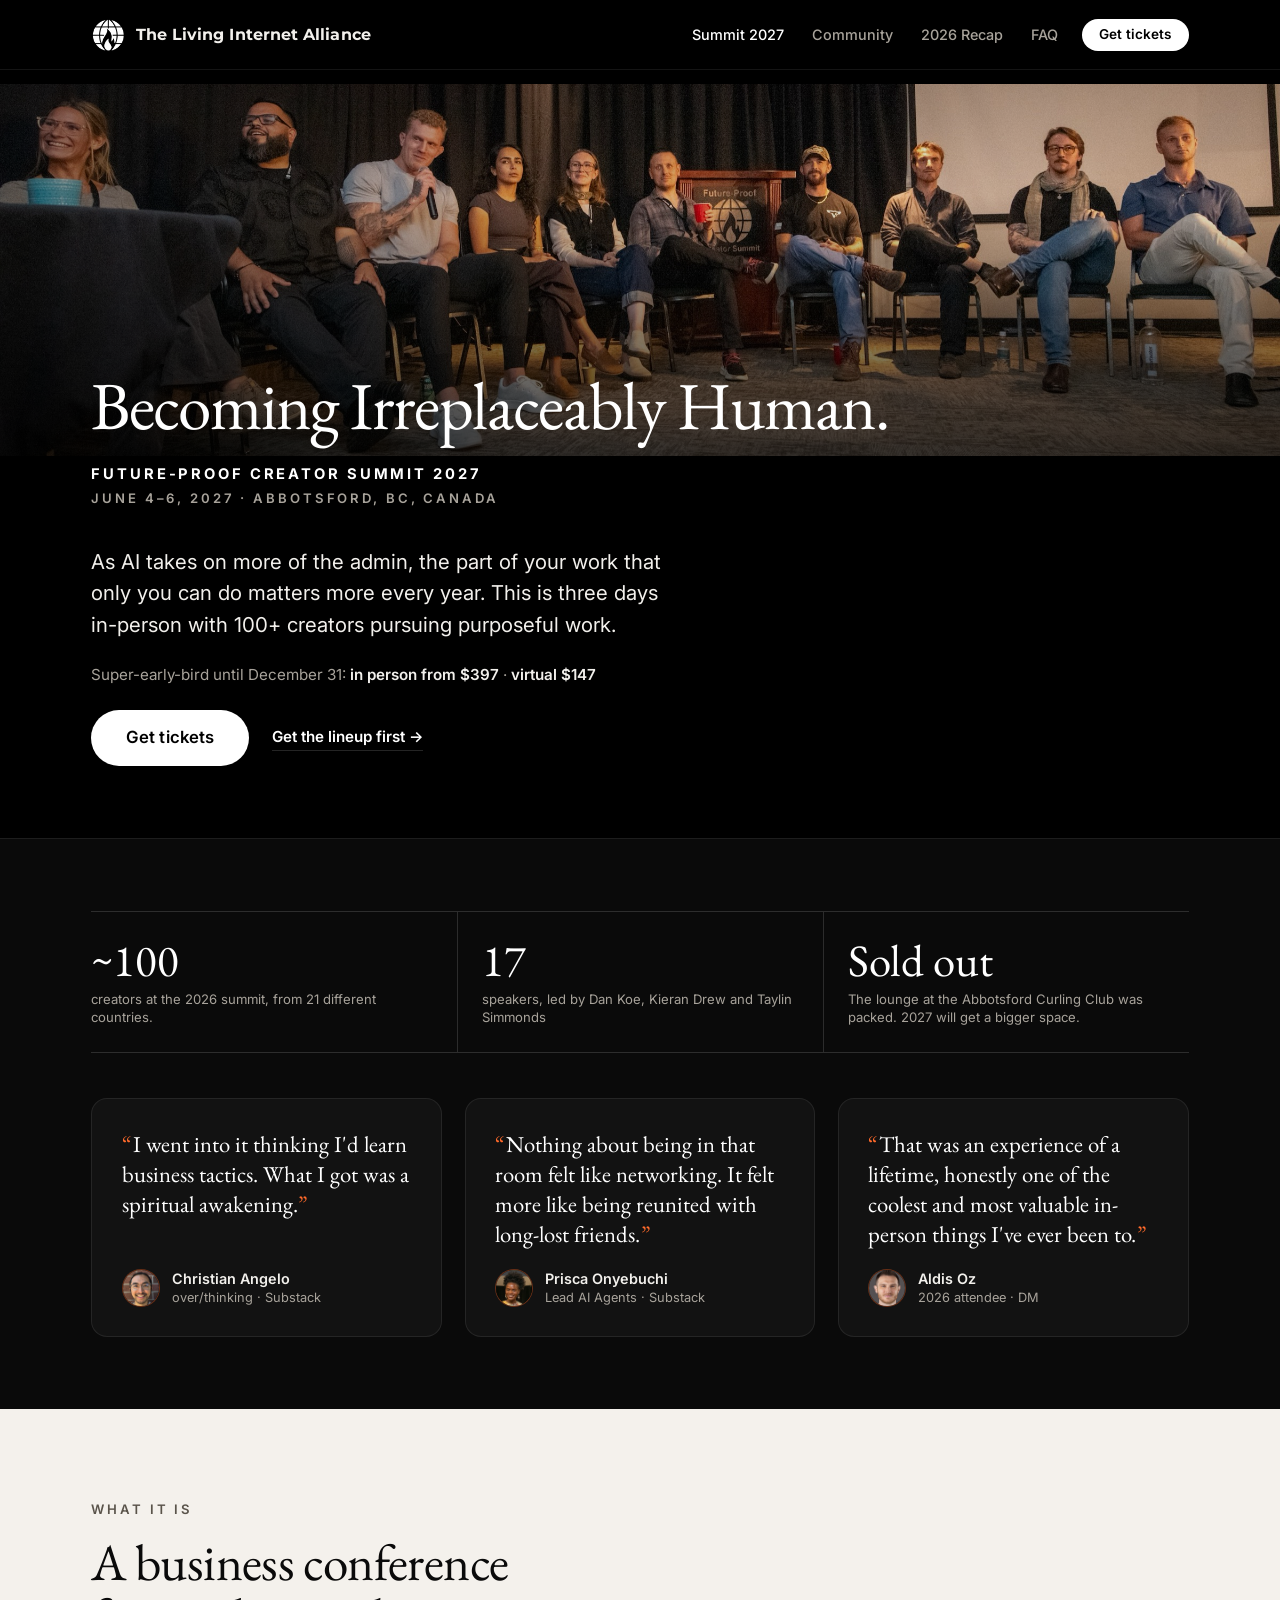
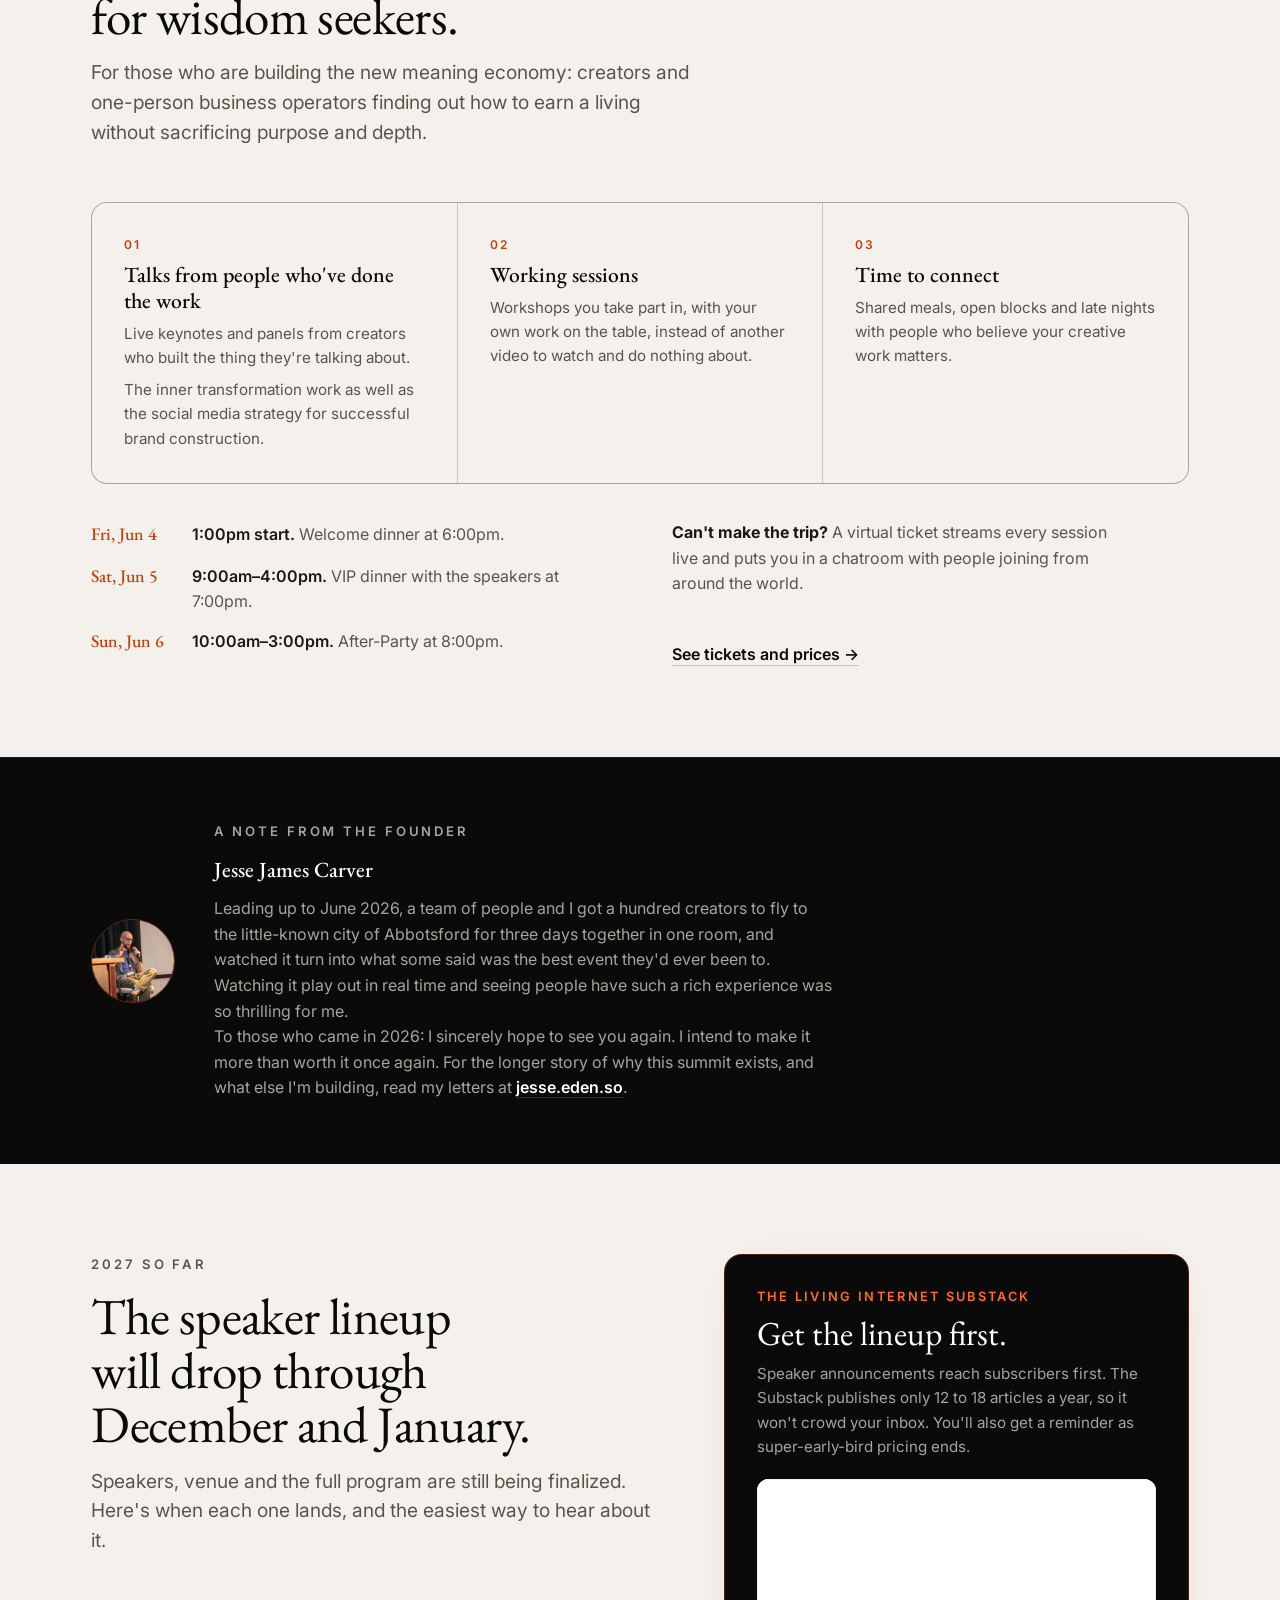
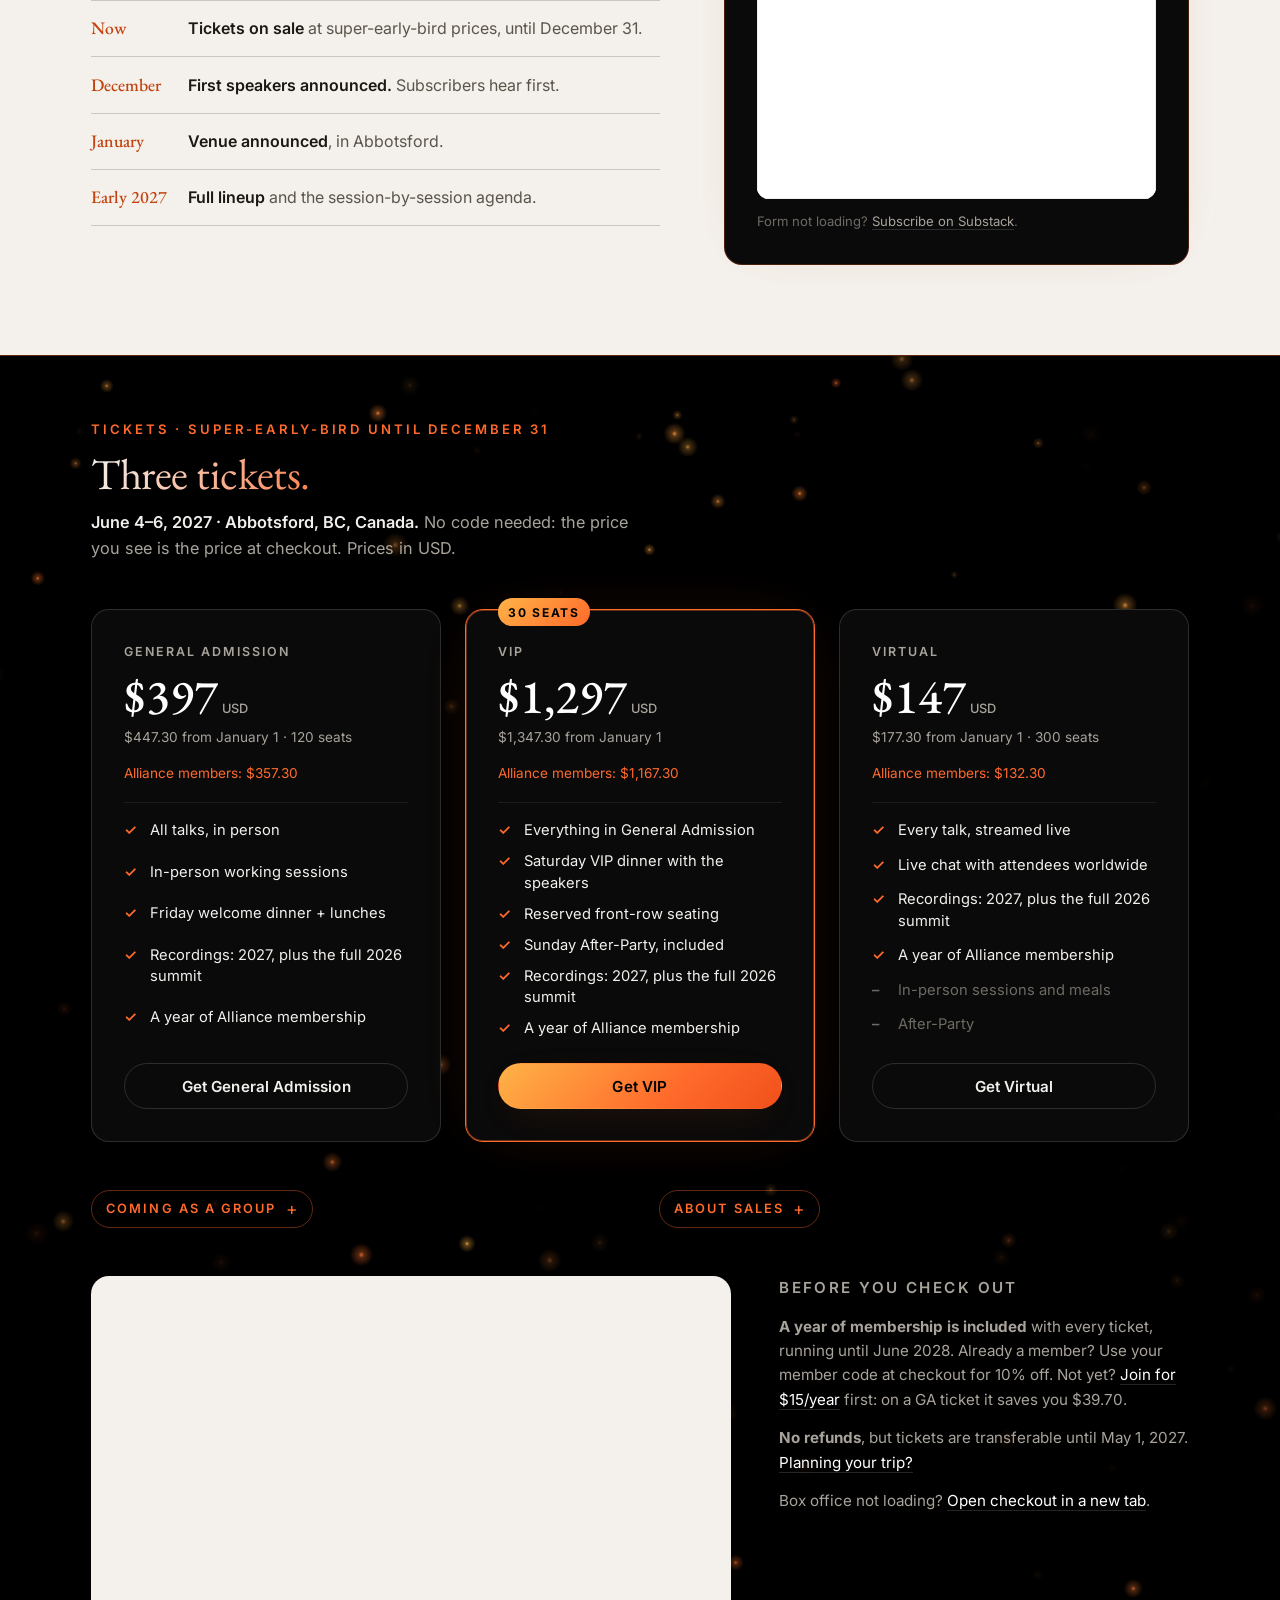
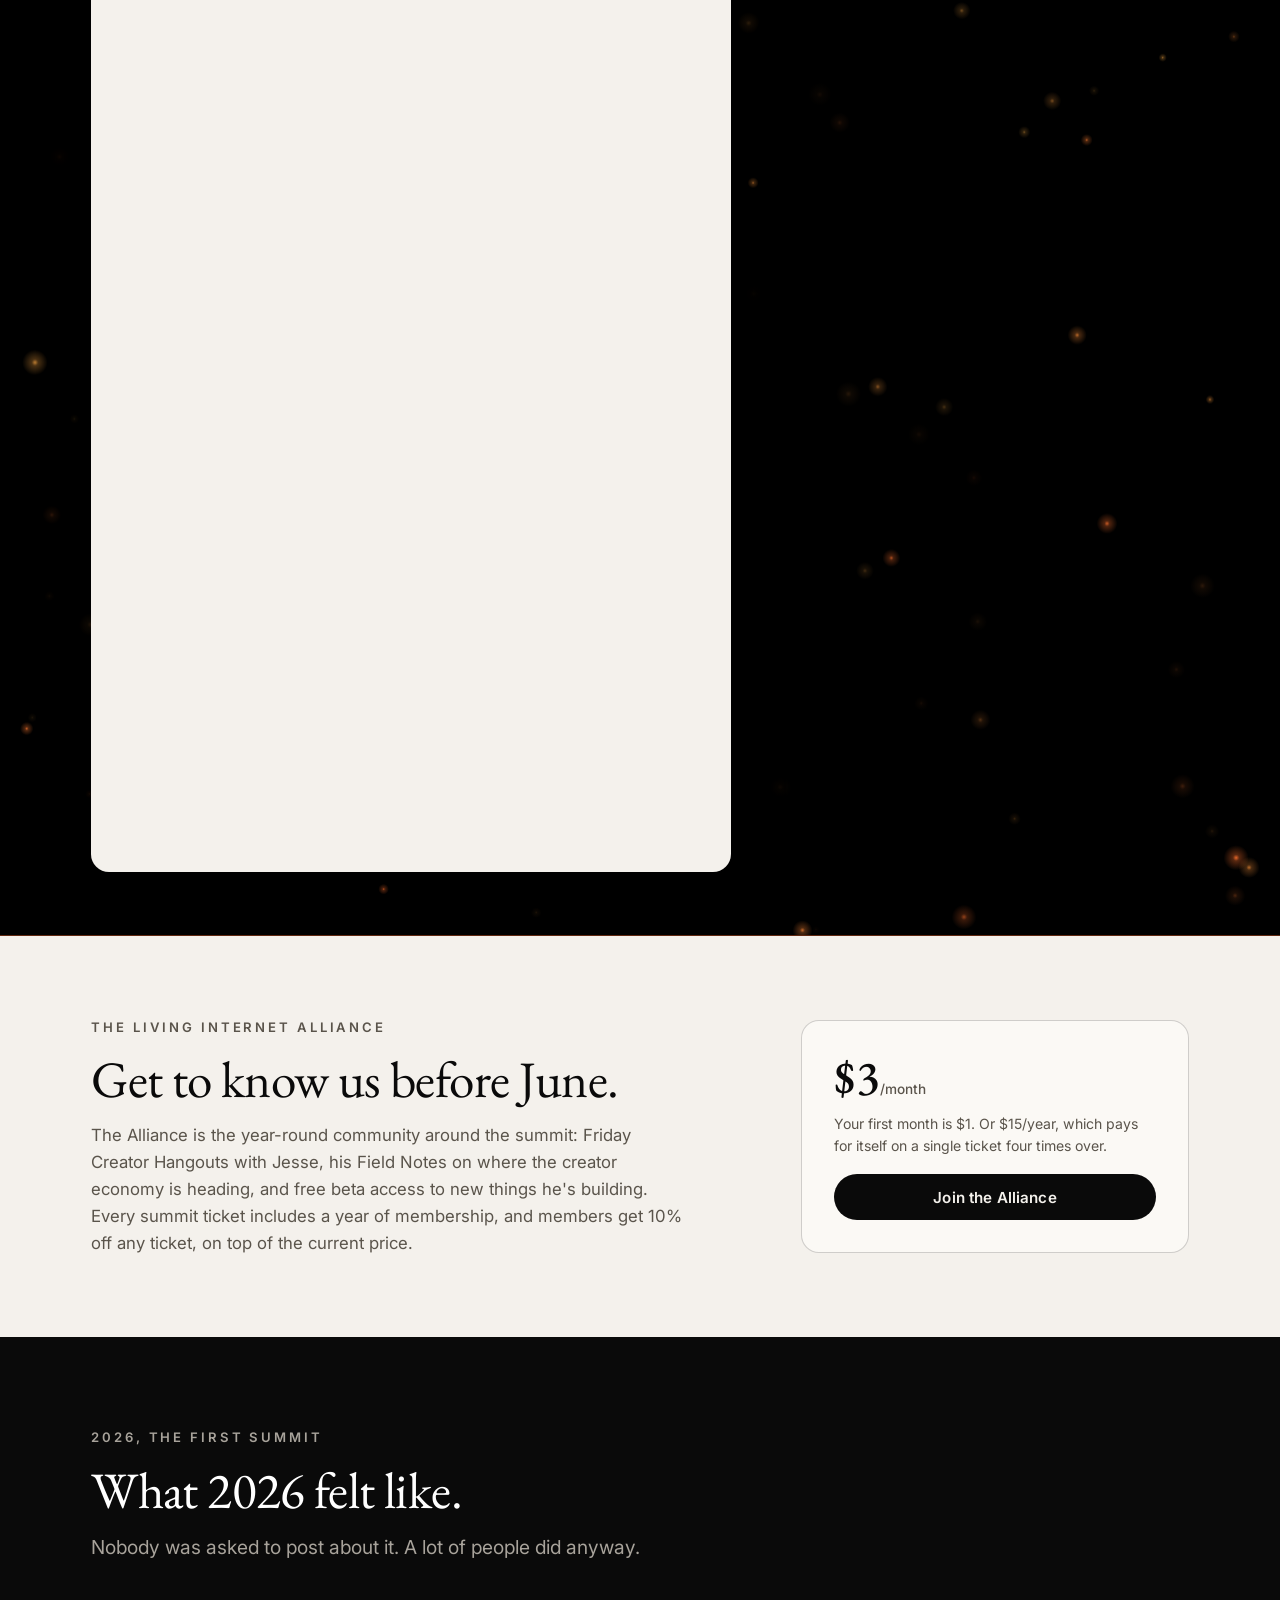
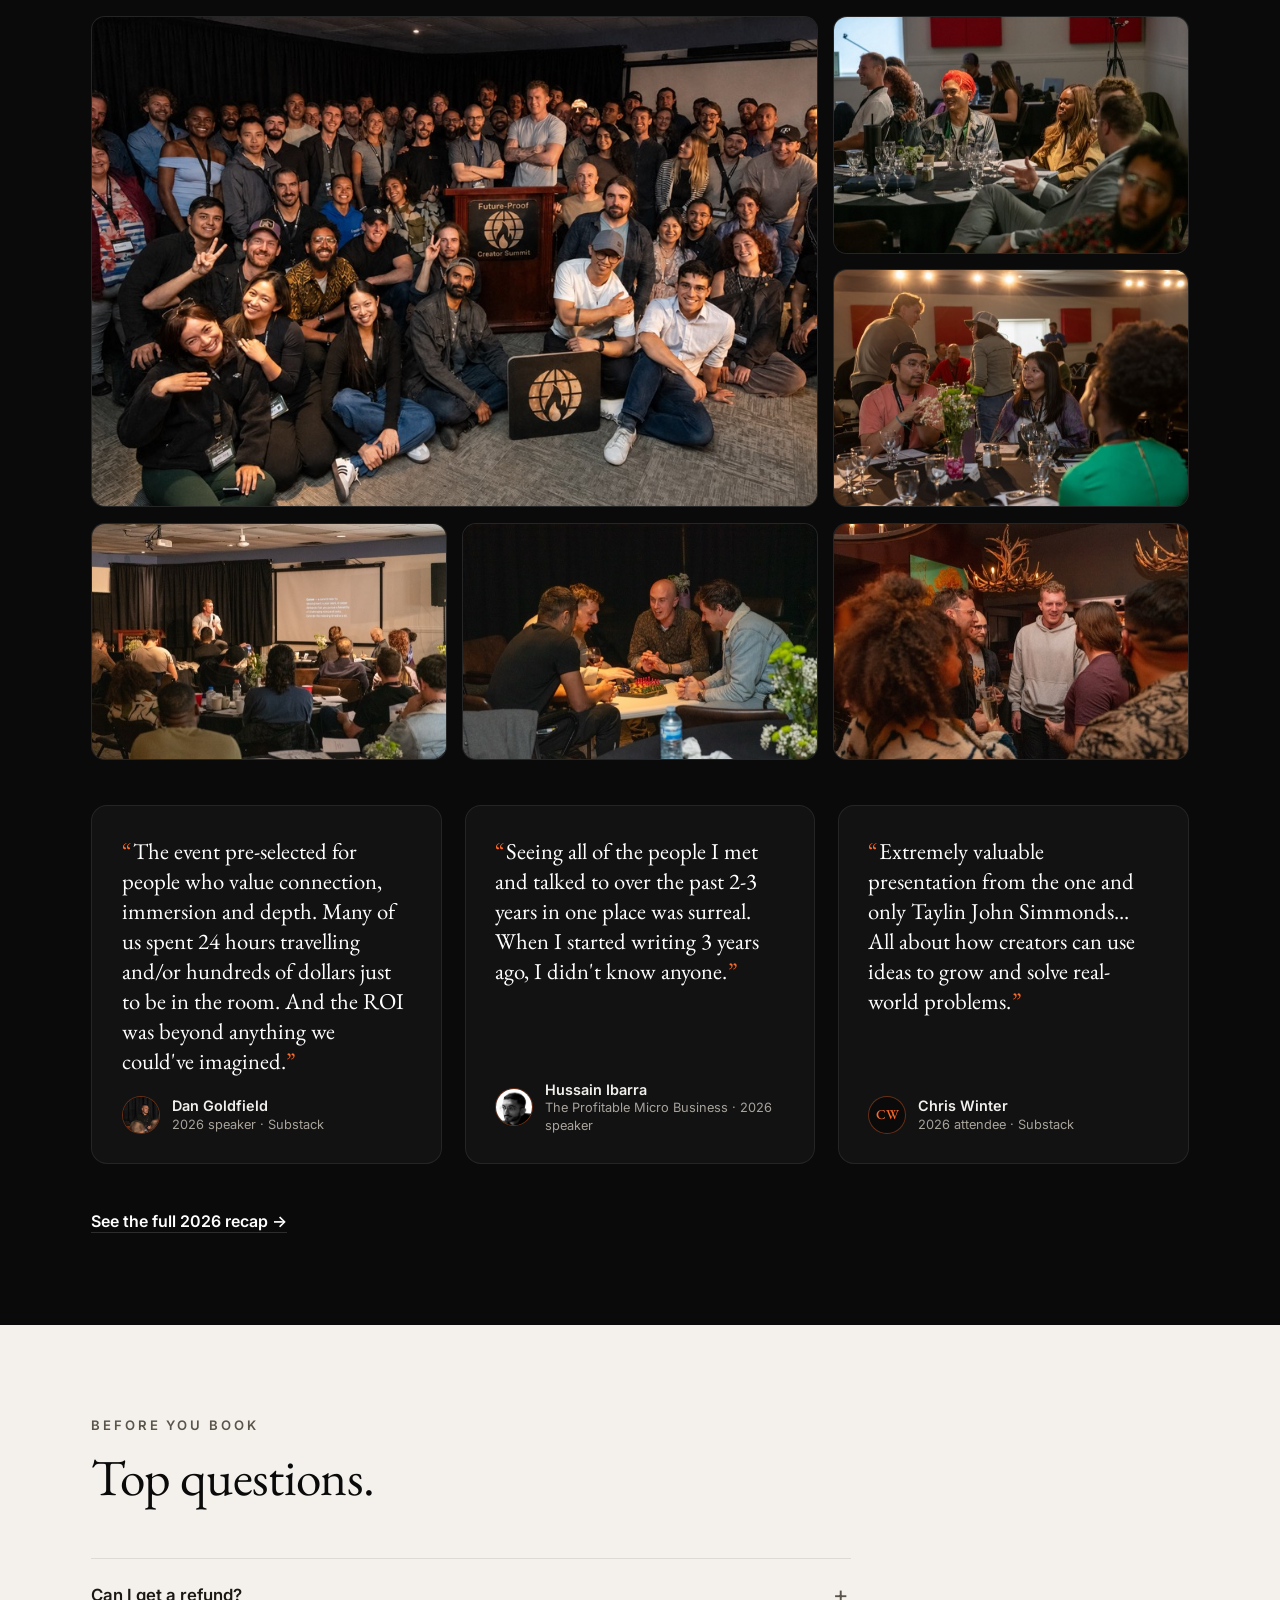
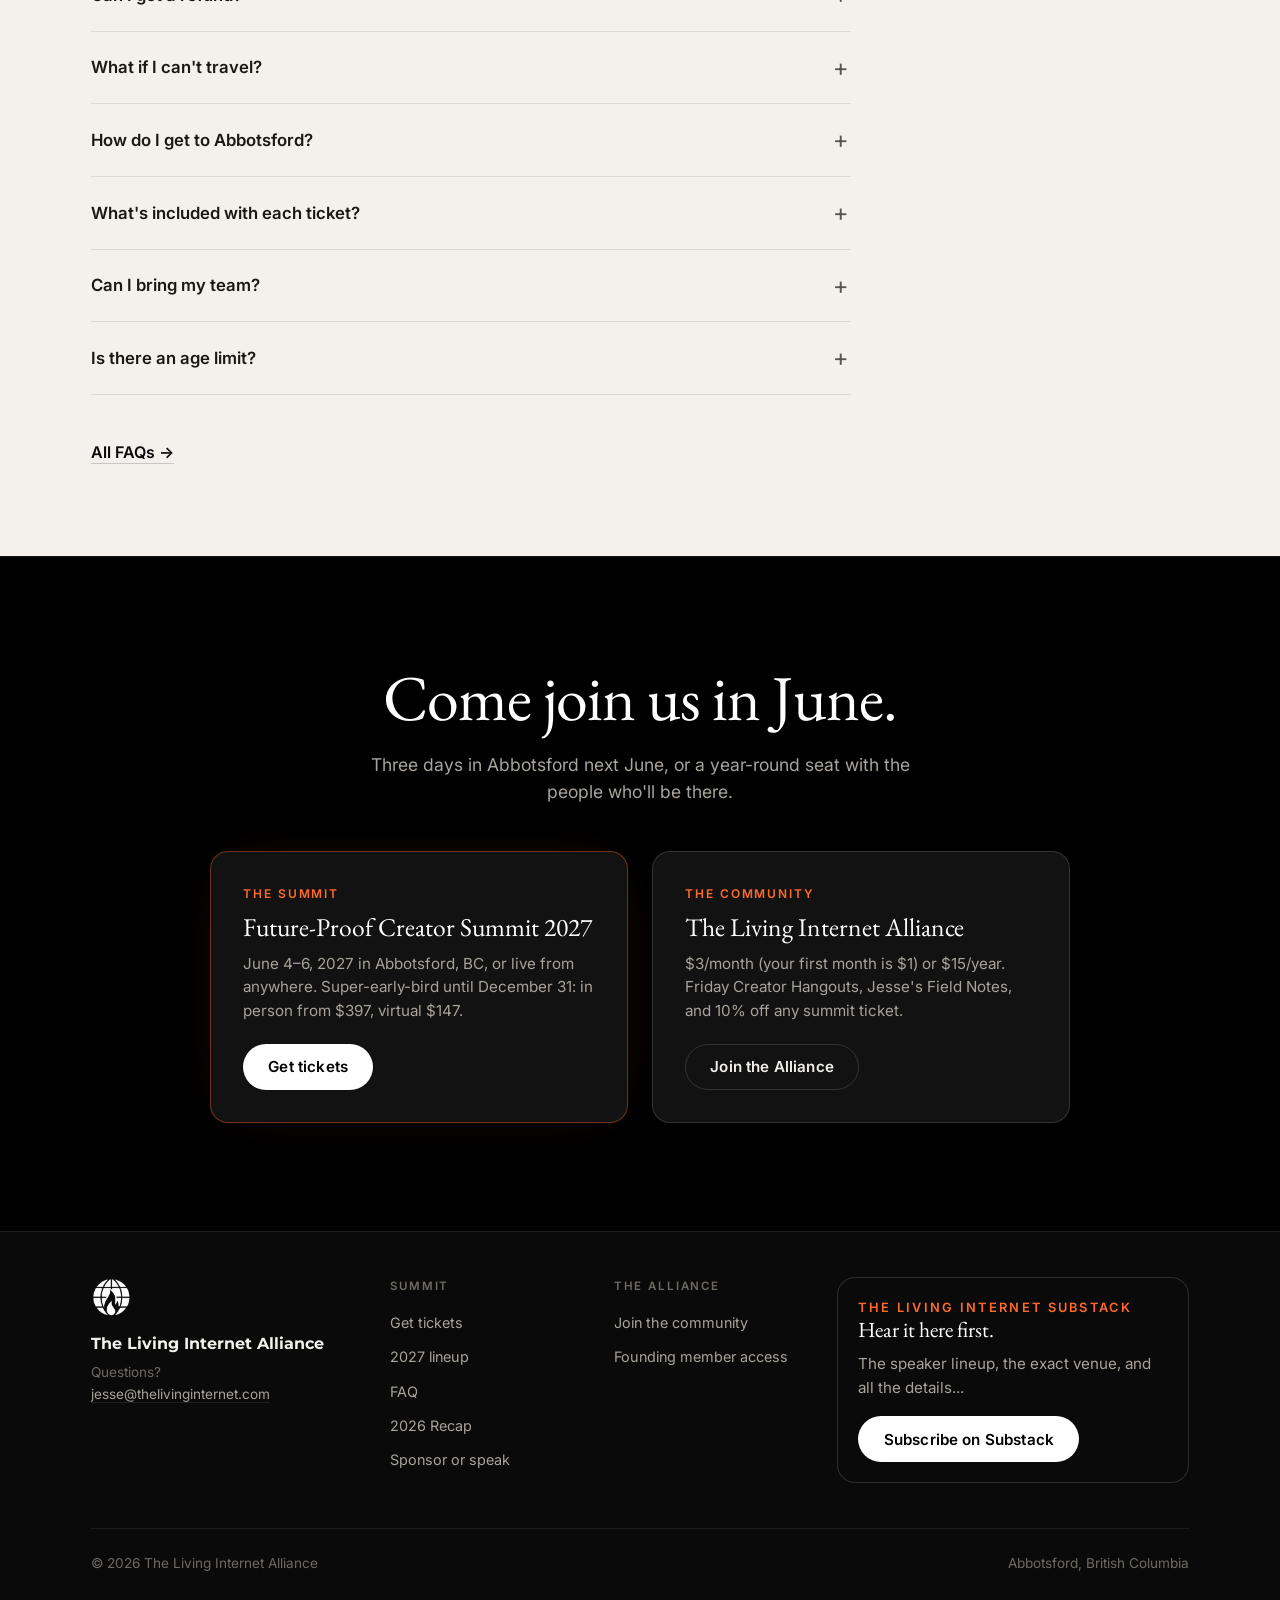
==== commit c329112a: "Three price stages: super-early-bird to Dec 31, early-bird Jan 1-Feb 15, full from Feb 16 Applies Pa" ====
--- a/index.html
+++ b/index.html
@@ -4,12 +4,12 @@
   <meta charset="UTF-8" />
   <meta name="viewport" content="width=device-width, initial-scale=1.0" />
   <title>Future-Proof Creator Summit 2027 · Becoming Irreplaceably Human</title>
-  <meta name="description" content="Becoming Irreplaceably Human. Three days of talks, working sessions and time with a hundred creators. Abbotsford, BC, June 4-6, 2027. Early-bird tickets from $397, virtual $147, until January 1." />
+  <meta name="description" content="Becoming Irreplaceably Human. Three days of talks, working sessions and time with a hundred creators. Abbotsford, BC, June 4-6, 2027. Super-early-bird tickets from $397, virtual $147, until December 31." />
   <link rel="canonical" href="https://www.thelivinginternet.com/" />
 
   <!-- Open Graph -->
   <meta property="og:title" content="Future-Proof Creator Summit 2027 · Becoming Irreplaceably Human" />
-  <meta property="og:description" content="Becoming Irreplaceably Human. Three days of talks, working sessions and time with a hundred creators. Abbotsford, BC, June 4-6, 2027. Early-bird tickets from $397, virtual $147, until January 1." />
+  <meta property="og:description" content="Becoming Irreplaceably Human. Three days of talks, working sessions and time with a hundred creators. Abbotsford, BC, June 4-6, 2027. Super-early-bird tickets from $397, virtual $147, until December 31." />
   <meta property="og:type" content="website" />
   <meta property="og:url" content="https://www.thelivinginternet.com/" />
   <meta property="og:image" content="https://www.thelivinginternet.com/assets/images/summit-photos/img1-new.jpg" />
@@ -17,9 +17,10 @@
 
   <link rel="icon" type="image/png" href="/assets/images/graphics/logo-white.png" />
 
-  <!-- Early-bird ends at midnight Pacific, Jan 1, 2027. From then on, every
-       .when-early element hides and every .when-full element shows (styles.css). -->
-  <script>if (Date.now() >= Date.parse('2027-01-01T00:00:00-08:00')) document.documentElement.classList.add('is-full-price');</script>
+  <!-- Super-early-bird ends Dec 31, 2026, 11:59pm Pacific (the switch runs at midnight Pacific, Jan 1, 2027). From then on, every
+       .when-early element hides and every .when-eb (early-bird) element shows. From midnight
+       Pacific, Feb 16, 2027, every .when-full element shows instead (styles.css). -->
+  <script>(function(){var t=Date.now(),h=document.documentElement;if(t>=Date.parse('2027-02-16T00:00:00-08:00'))h.classList.add('is-full-price');else if(t>=Date.parse('2027-01-01T00:00:00-08:00'))h.classList.add('is-early-bird');})();</script>
 
   <!-- Fonts: EB Garamond (display) + Inter (body) + Montserrat (wordmark) -->
   <link rel="preconnect" href="https://fonts.googleapis.com" />
@@ -93,7 +94,8 @@
         every year. This is three days in-person with 100+ creators pursuing purposeful work.
       </p>
 
-      <p class="hero__price when-early">Early-bird until January 1: <strong>in person from $397</strong> &middot; <strong>virtual $147</strong></p>
+      <p class="hero__price when-early">Super-early-bird until December 31: <strong>in person from $397</strong> &middot; <strong>virtual $147</strong></p>
+      <p class="hero__price when-eb">Early-bird until February 15: <strong>in person from $447.30</strong> &middot; <strong>virtual $177.30</strong></p>
       <p class="hero__price when-full">Tickets: <strong>in person from $497</strong> &middot; <strong>virtual $197</strong></p>
 
       <div class="hero__actions">
@@ -236,7 +238,7 @@
             </p>
           </header>
           <ul class="milestones" aria-label="Announcement timeline">
-            <li class="milestone"><span class="milestone__when">Now</span><span class="milestone__what"><strong>Tickets on sale</strong> <span class="when-early">at early-bird prices, until January 1.</span><span class="when-full">at full price.</span></span></li>
+            <li class="milestone"><span class="milestone__when">Now</span><span class="milestone__what"><strong>Tickets on sale</strong> <span class="when-early">at super-early-bird prices, until December 31.</span><span class="when-eb">at early-bird prices, until February 15.</span><span class="when-full">at full price.</span></span></li>
             <li class="milestone"><span class="milestone__when">December</span><span class="milestone__what"><strong>First speakers announced.</strong> Subscribers hear first.</span></li>
             <li class="milestone"><span class="milestone__when">January</span><span class="milestone__what"><strong>Venue announced</strong>, in Abbotsford.</span></li>
             <li class="milestone"><span class="milestone__when">Early 2027</span><span class="milestone__what"><strong>Full lineup</strong> and the session-by-session agenda.</span></li>
@@ -246,7 +248,7 @@
         <div class="signup ">
           <p class="signup__eyebrow">The Living Internet Substack</p>
           <p class="signup__title">Get the lineup first.</p>
-          <p class="signup__body">Speaker announcements reach subscribers first. The Substack publishes only 12 to 18 articles a year, so it won't crowd your inbox.<span class="when-early"> You'll also get a reminder as early-bird pricing ends.</span></p>
+          <p class="signup__body">Speaker announcements reach subscribers first. The Substack publishes only 12 to 18 articles a year, so it won't crowd your inbox.<span class="when-early"> You'll also get a reminder as super-early-bird pricing ends.</span><span class="when-eb"> You'll also get a reminder as early-bird pricing ends.</span></p>
           <div class="signup__frame">
             <iframe src="https://livinginternet.substack.com/embed" title="Subscribe to The Living Internet Substack" loading="lazy" width="480" height="320" style="border: 1px solid #EEE; background: white" frameborder="0" scrolling="no"></iframe>
           </div>
@@ -261,7 +263,7 @@
     <canvas class="embers-canvas" aria-hidden="true"></canvas>
     <div class="member-band__inner">
       <div class="member-band__text">
-        <p class="eyebrow member-band__eyebrow"><span class="when-early">Tickets &middot; Early-bird until January 1</span><span class="when-full">Tickets</span></p>
+        <p class="eyebrow member-band__eyebrow"><span class="when-early">Tickets &middot; Super-early-bird until December 31</span><span class="when-eb">Tickets &middot; Early-bird until February 15</span><span class="when-full">Tickets</span></p>
         <h2 class="member-band__title" id="tickets-title">Three tickets.</h2>
         <p class="member-band__body">
           <strong>June 4&ndash;6, 2027 &middot; Abbotsford, BC, Canada.</strong> No code needed: the
@@ -272,9 +274,9 @@
       <div class="tiers">
         <article class="tier">
           <p class="tier__name">General Admission</p>
-          <p class="tier__price"><span class="when-early">$397</span><span class="when-full">$497</span><small>USD</small></p>
-          <p class="tier__later"><span class="when-early">$497 after January 1 &middot; 120 seats</span><span class="when-full">120 seats</span></p>
-          <p class="tier__member">Alliance members: <span class="when-early">$357.30</span><span class="when-full">$447.30</span></p>
+          <p class="tier__price"><span class="when-early">$397</span><span class="when-eb">$447.30</span><span class="when-full">$497</span><small>USD</small></p>
+          <p class="tier__later"><span class="when-early">$447.30 from January 1 &middot; 120 seats</span><span class="when-eb">$497 from February 16 &middot; 120 seats</span><span class="when-full">120 seats</span></p>
+          <p class="tier__member">Alliance members: <span class="when-early">$357.30</span><span class="when-eb">$402.57</span><span class="when-full">$447.30</span></p>
           <ul class="tier__list">
             <li class="yes">All talks, in person</li>
             <li class="yes">In-person working sessions</li>
@@ -288,9 +290,9 @@
         <article class="tier tier--featured">
           <p class="tier__flag">30 seats</p>
           <p class="tier__name">VIP</p>
-          <p class="tier__price"><span class="when-early">$1,297</span><span class="when-full">$1,497</span><small>USD</small></p>
-          <p class="tier__later"><span class="when-early">$1,497 after January 1</span><span class="when-full">Only 30 seats</span></p>
-          <p class="tier__member">Alliance members: <span class="when-early">$1,167.30</span><span class="when-full">$1,347.30</span></p>
+          <p class="tier__price"><span class="when-early">$1,297</span><span class="when-eb">$1,347.30</span><span class="when-full">$1,497</span><small>USD</small></p>
+          <p class="tier__later"><span class="when-early">$1,347.30 from January 1</span><span class="when-eb">$1,497 from February 16</span><span class="when-full">Only 30 seats</span></p>
+          <p class="tier__member">Alliance members: <span class="when-early">$1,167.30</span><span class="when-eb">$1,212.57</span><span class="when-full">$1,347.30</span></p>
           <ul class="tier__list">
             <li class="yes">Everything in General Admission</li>
             <li class="yes">Saturday VIP dinner with the speakers</li>
@@ -304,9 +306,9 @@
 
         <article class="tier">
           <p class="tier__name">Virtual</p>
-          <p class="tier__price"><span class="when-early">$147</span><span class="when-full">$197</span><small>USD</small></p>
-          <p class="tier__later"><span class="when-early">$197 after January 1 &middot; 300 seats</span><span class="when-full">300 seats</span></p>
-          <p class="tier__member">Alliance members: <span class="when-early">$132.30</span><span class="when-full">$177.30</span></p>
+          <p class="tier__price"><span class="when-early">$147</span><span class="when-eb">$177.30</span><span class="when-full">$197</span><small>USD</small></p>
+          <p class="tier__later"><span class="when-early">$177.30 from January 1 &middot; 300 seats</span><span class="when-eb">$197 from February 16 &middot; 300 seats</span><span class="when-full">300 seats</span></p>
+          <p class="tier__member">Alliance members: <span class="when-early">$132.30</span><span class="when-eb">$159.57</span><span class="when-full">$177.30</span></p>
           <ul class="tier__list">
             <li class="yes">Every talk, streamed live</li>
             <li class="yes">Live chat with attendees worldwide</li>
@@ -323,19 +325,22 @@
       <div class="tickets__notes">
         <details class="tickets__note">
           <summary class="tickets__note-title">Coming as a group</summary>
-          <p><strong>GA 3-Pack <span class="when-early">$997</span><span class="when-full">$1,297</span></strong><span class="when-early"> (then $1,297)</span> &middot;
-             <strong>VIP 3-Pack <span class="when-early">$3,397</span><span class="when-full">$4,000</span></strong><span class="when-early"> (then $4,000)</span>, After-Party included.
+          <p><strong>GA 3-Pack <span class="when-early">$997</span><span class="when-eb">$1,167.30</span><span class="when-full">$1,297</span></strong><span class="when-early"> (then $1,167.30)</span><span class="when-eb"> (then $1,297)</span> &middot;
+             <strong>VIP 3-Pack <span class="when-early">$3,397</span><span class="when-eb">$3,600</span><span class="when-full">$4,000</span></strong><span class="when-early"> (then $3,600)</span><span class="when-eb"> (then $4,000)</span>, After-Party included.
              Ten GA packs and three VIP packs. Send all three names and emails to
              <a href="mailto:jesse@thelivinginternet.com">jesse@thelivinginternet.com</a> by May 1, 2027.
              Each person gets their own year of Alliance membership, and the member 10% applies to packs too.</p>
         </details>
         <details class="tickets__note">
           <summary class="tickets__note-title">About sales</summary>
-          <p class="when-early">There won't be Black Friday or holiday sales. Tickets stay at the early-bird
-             price until 2027 begins, and this is the lowest they'll be. On January 1, prices go to
-             $497, $1,497 and $197. Alliance members get 10% off any ticket, and will likely get
+          <p class="when-early">There won't be Black Friday or holiday sales. Tickets stay at the super-early-bird
+             price until December 31, and this is the lowest they'll be. From January 1 to February 15,
+             early-bird prices are $447.30, $1,347.30 and $177.30, and from February 16, $497, $1,497 and $197. Alliance members get 10% off any ticket, and will likely get
              windows in 2027 when early-bird prices return.</p>
-          <p class="when-full">Early-bird ended on January 1. Alliance members still get 10% off any
+          <p class="when-eb">There won't be Black Friday or holiday sales. Early-bird prices of $447.30, $1,347.30 and $177.30
+             run until February 15. From February 16, prices go to $497, $1,497 and $197. Alliance members
+             get 10% off any ticket.</p>
+          <p class="when-full">Early-bird ended on February 15. Alliance members still get 10% off any
              ticket, and will likely get windows during 2027 when early-bird prices return.</p>
         </details>
       </div>
@@ -349,7 +354,7 @@
           <p><strong>A year of membership is included</strong> with every ticket, running until June 2028.
              Already a member? Use your member code at checkout for 10% off. Not yet?
              <a href="/community/">Join for $15/year</a> first: on a GA ticket it saves you
-             <span class="when-early">$39.70</span><span class="when-full">$49.70</span>.</p>
+             <span class="when-early">$39.70</span><span class="when-eb">$44.73</span><span class="when-full">$49.70</span>.</p>
           <p><strong>No refunds</strong>, but tickets are transferable until May 1, 2027.
              <a href="/faq/#getting-here">Planning your trip?</a></p>
           <p class="ticket-embed__fallback">Box office not loading? <a href="https://tickets.thelivinginternet.com/checkout/view-event/id/8531085/chk/ede5cd54da2d77b5125283f28206d958/?modal_widget=true&amp;widget=true" target="_blank" rel="noopener">Open checkout in a new tab</a>.</p>
@@ -445,7 +450,7 @@
         </details>
         <details class="faq__item">
           <summary class="faq__q">What if I can't travel?</summary>
-          <div class="faq__a"><p>Get a Virtual ticket (<span class="when-early">$147 until January 1</span><span class="when-full">$197</span>).
+          <div class="faq__a"><p>Get a Virtual ticket (<span class="when-early">$147 until December 31</span><span class="when-eb">$177.30 until February 15</span><span class="when-full">$197</span>).
             Every talk streams live, there's a chatroom for virtual attendees, and the recordings are yours afterward, along with the 2026 summit recordings and a year of Alliance membership.</p></div>
         </details>
         <details class="faq__item">
@@ -462,8 +467,8 @@
         </details>
         <details class="faq__item">
           <summary class="faq__q">Can I bring my team?</summary>
-          <div class="faq__a"><p>Yes. The GA 3-Pack is <span class="when-early">$997</span><span class="when-full">$1,297</span>
-            and the VIP 3-Pack is <span class="when-early">$3,397</span><span class="when-full">$4,000</span>. Send all three names and
+          <div class="faq__a"><p>Yes. The GA 3-Pack is <span class="when-early">$997</span><span class="when-eb">$1,167.30</span><span class="when-full">$1,297</span>
+            and the VIP 3-Pack is <span class="when-early">$3,397</span><span class="when-eb">$3,600</span><span class="when-full">$4,000</span>. Send all three names and
             emails to Jesse by May 1, 2027.</p></div>
         </details>
         <details class="faq__item">
@@ -487,7 +492,7 @@
         <p class="option__label">The summit</p>
         <p class="option__title">Future-Proof Creator Summit 2027</p>
         <p class="option__body">June 4&ndash;6, 2027 in Abbotsford, BC, or live from anywhere.
-          <span class="when-early">Early-bird until January 1: in person from $397, virtual $147.</span><span class="when-full">In person from $497, virtual $197.</span></p>
+          <span class="when-early">Super-early-bird until December 31: in person from $397, virtual $147.</span><span class="when-eb">Early-bird until February 15: in person from $447.30, virtual $177.30.</span><span class="when-full">In person from $497, virtual $197.</span></p>
         <a href="/#tickets" class="btn btn--solid">Get tickets</a>
       </div>
       <div class="option">
--- a/styles.css
+++ b/styles.css
@@ -1732,9 +1732,12 @@
 
 /* ---------- Early-bird / full-price switch ----------
    An inline script in each page's <head> adds .is-full-price to <html>
-   from midnight Pacific, Jan 1, 2027, so the page flips to full prices
-   on its own, the same minute Ticket Tailor's scheduled change lands. */
-.when-full { display: none; }
+   from midnight Pacific, Feb 16, 2027 (full prices), and .is-early-bird from
+   Jan 1 to Feb 15, so the page matches Ticket Tailor's price changes. */
+.when-full, .when-eb { display: none; }
+.is-early-bird .when-early { display: none; }
+.is-early-bird .when-eb { display: revert; }
+.is-early-bird span.when-eb { display: inline; }
 .is-full-price .when-early { display: none; }
 .is-full-price .when-full { display: revert; }
 .is-full-price span.when-full { display: inline; }
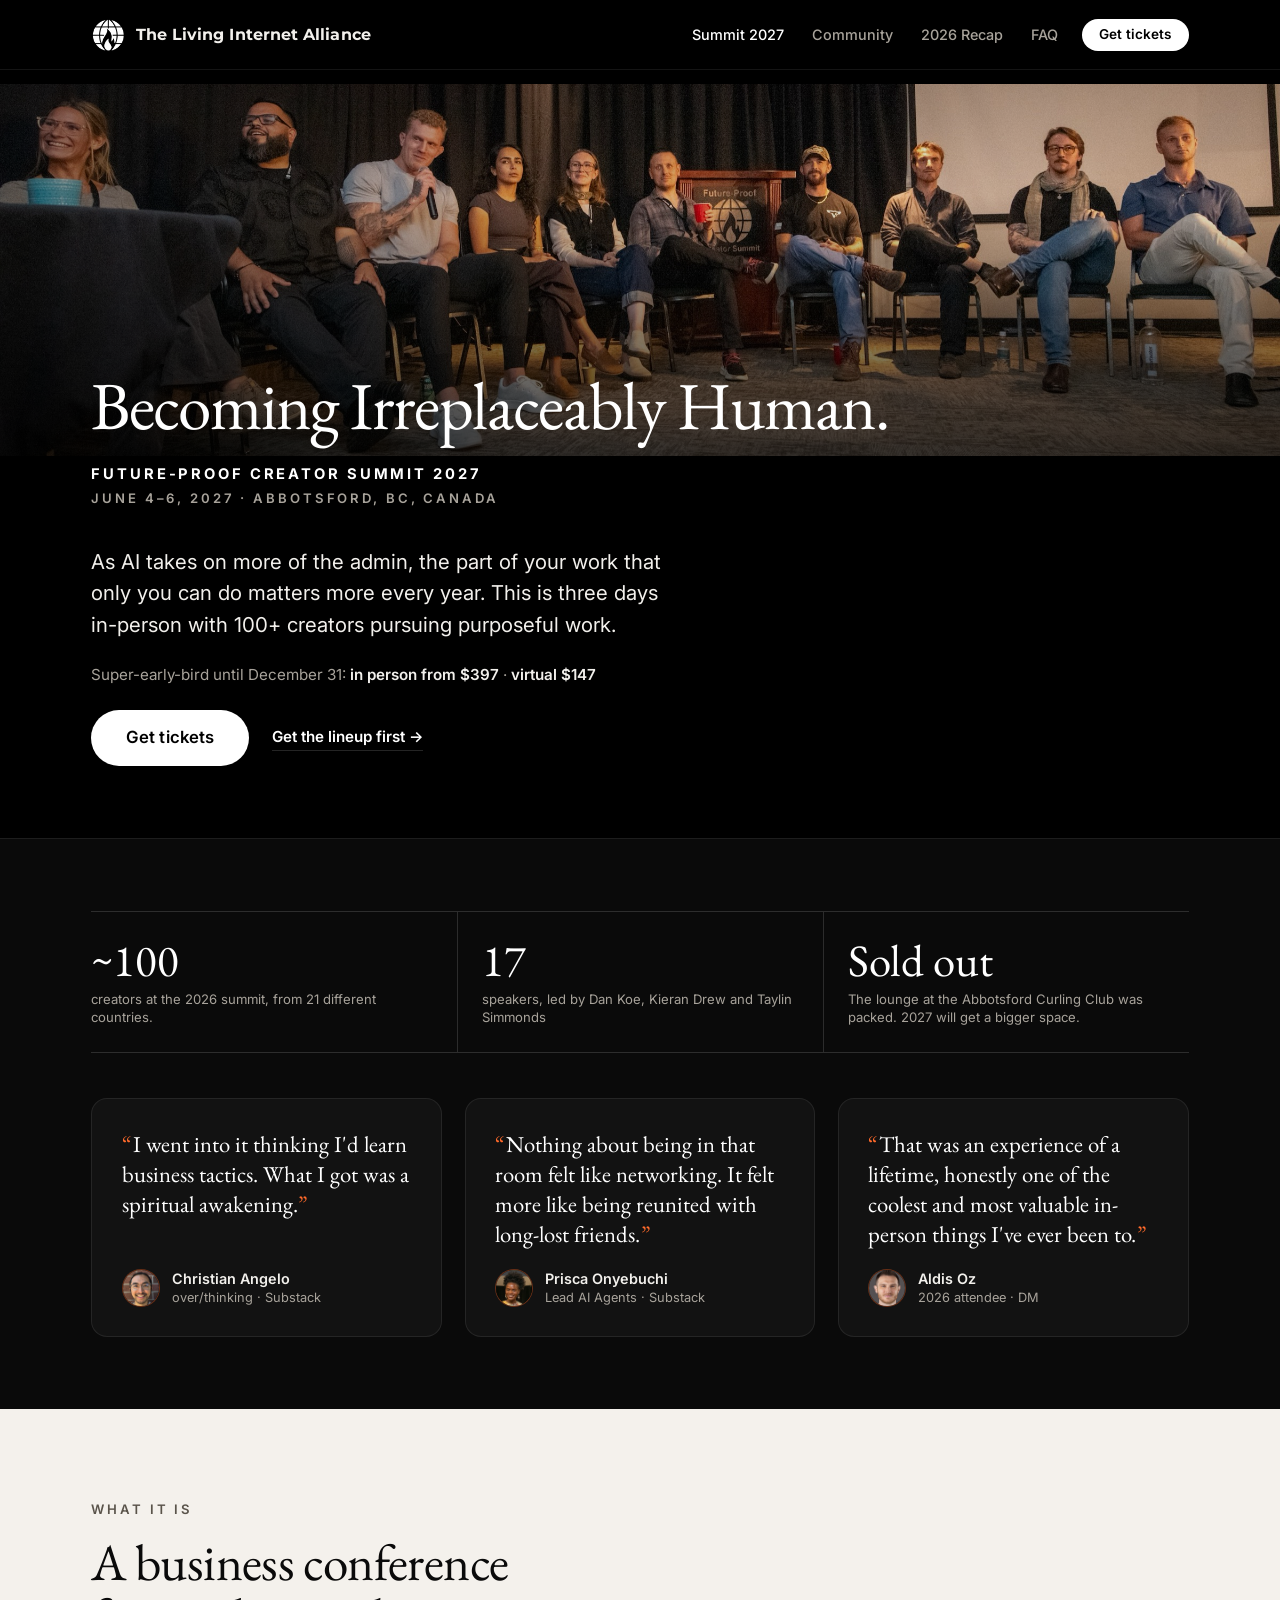
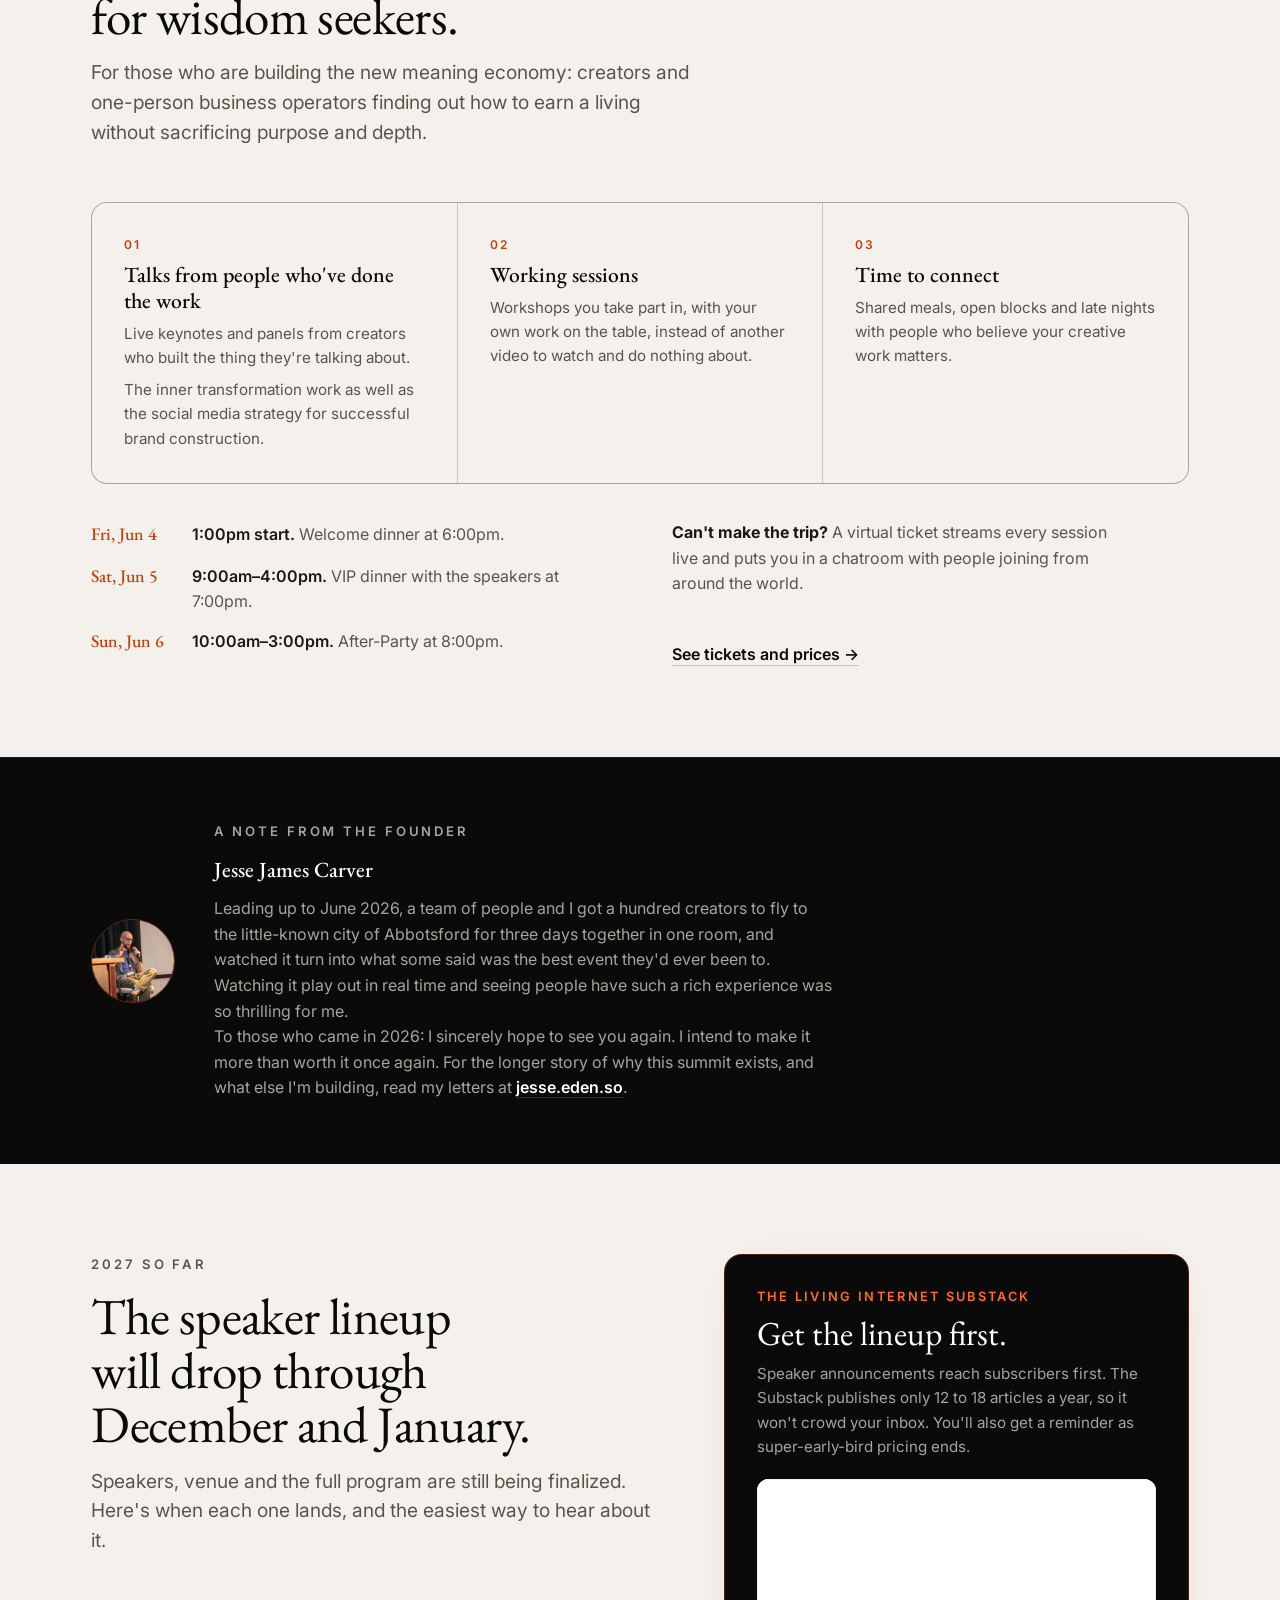
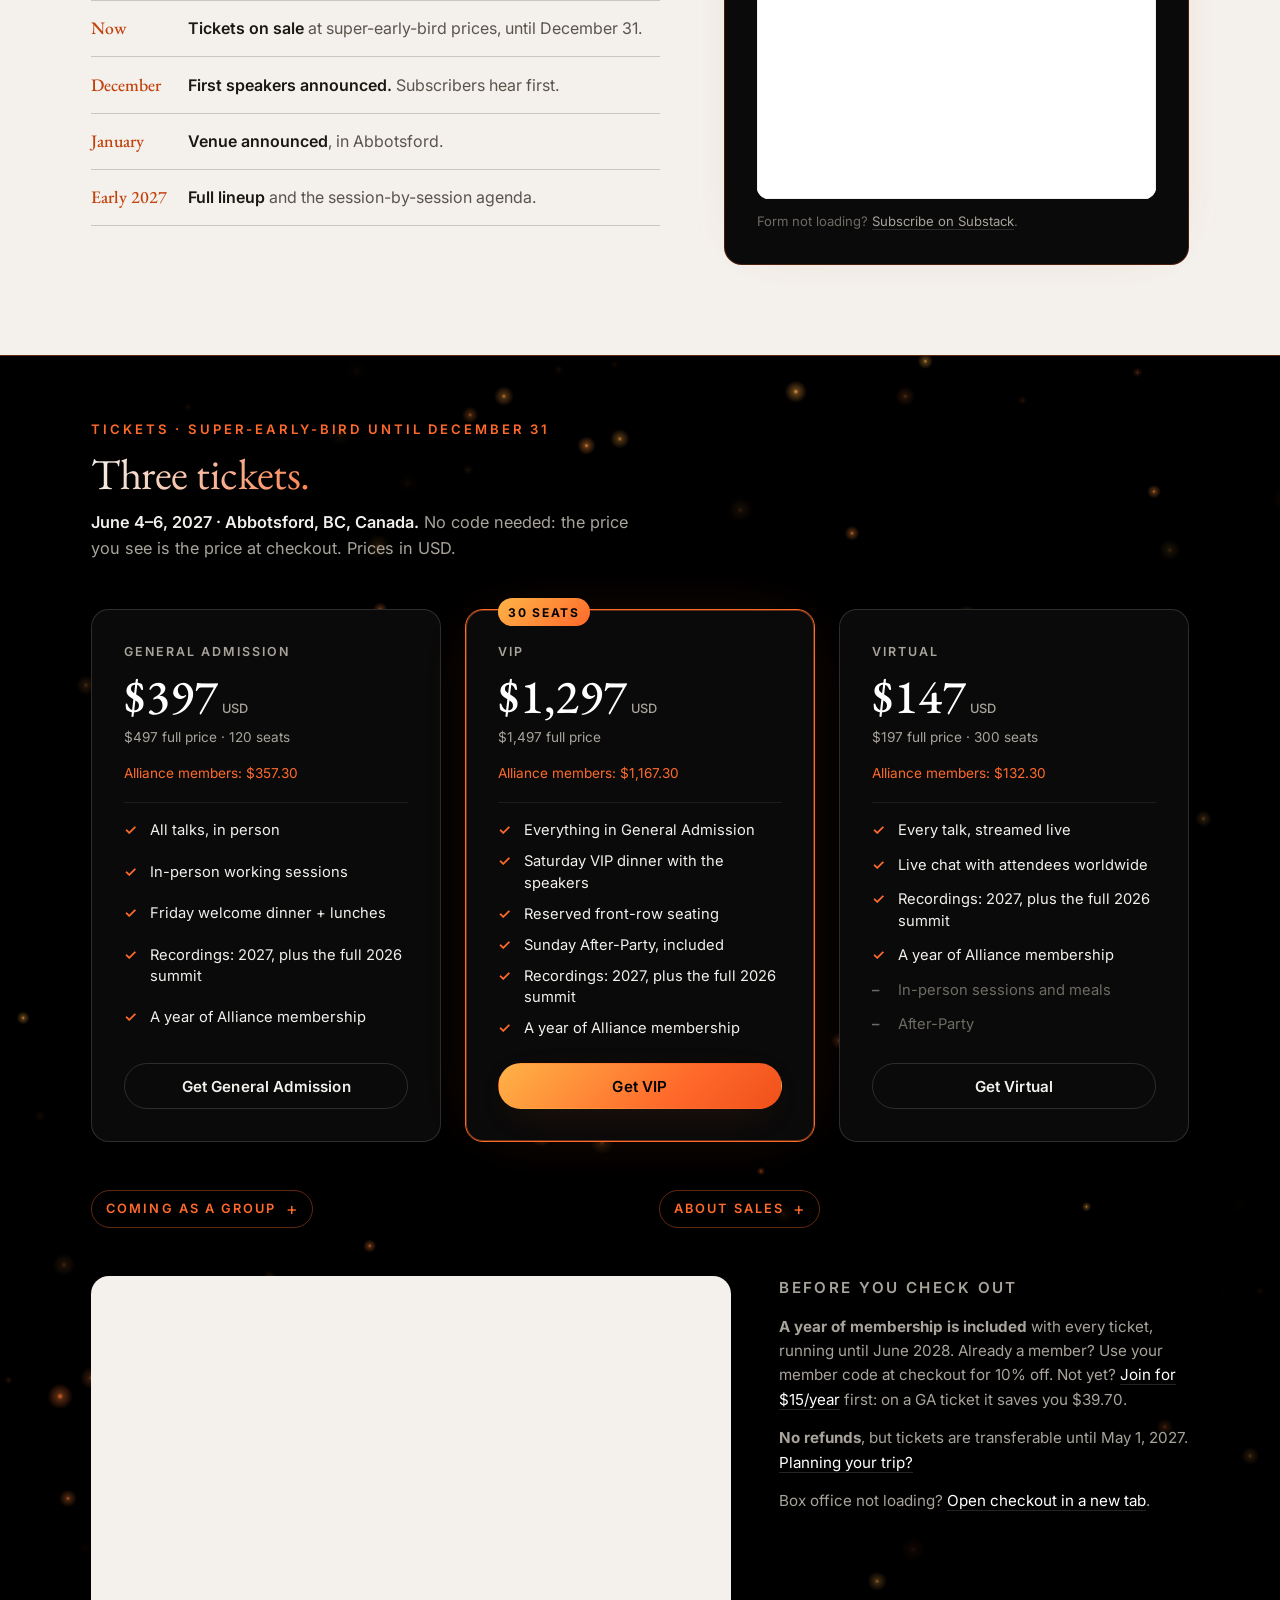
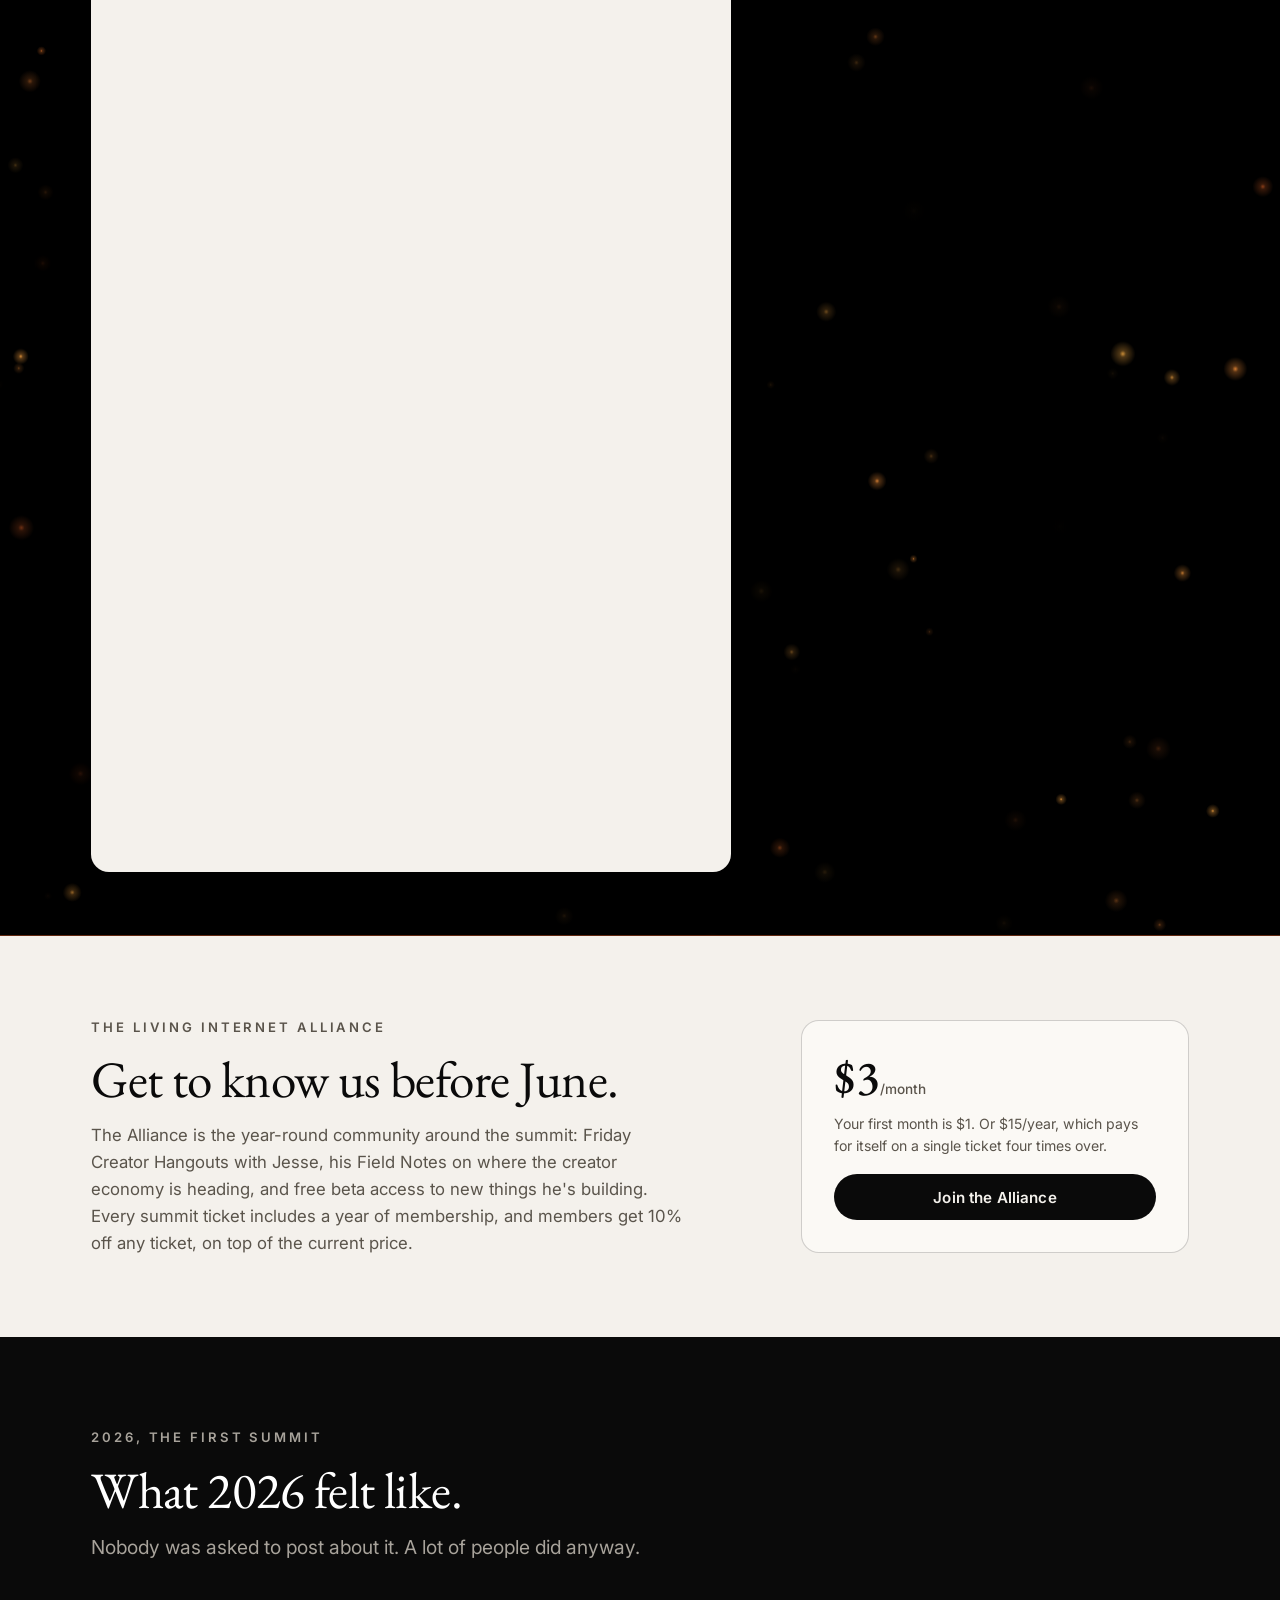
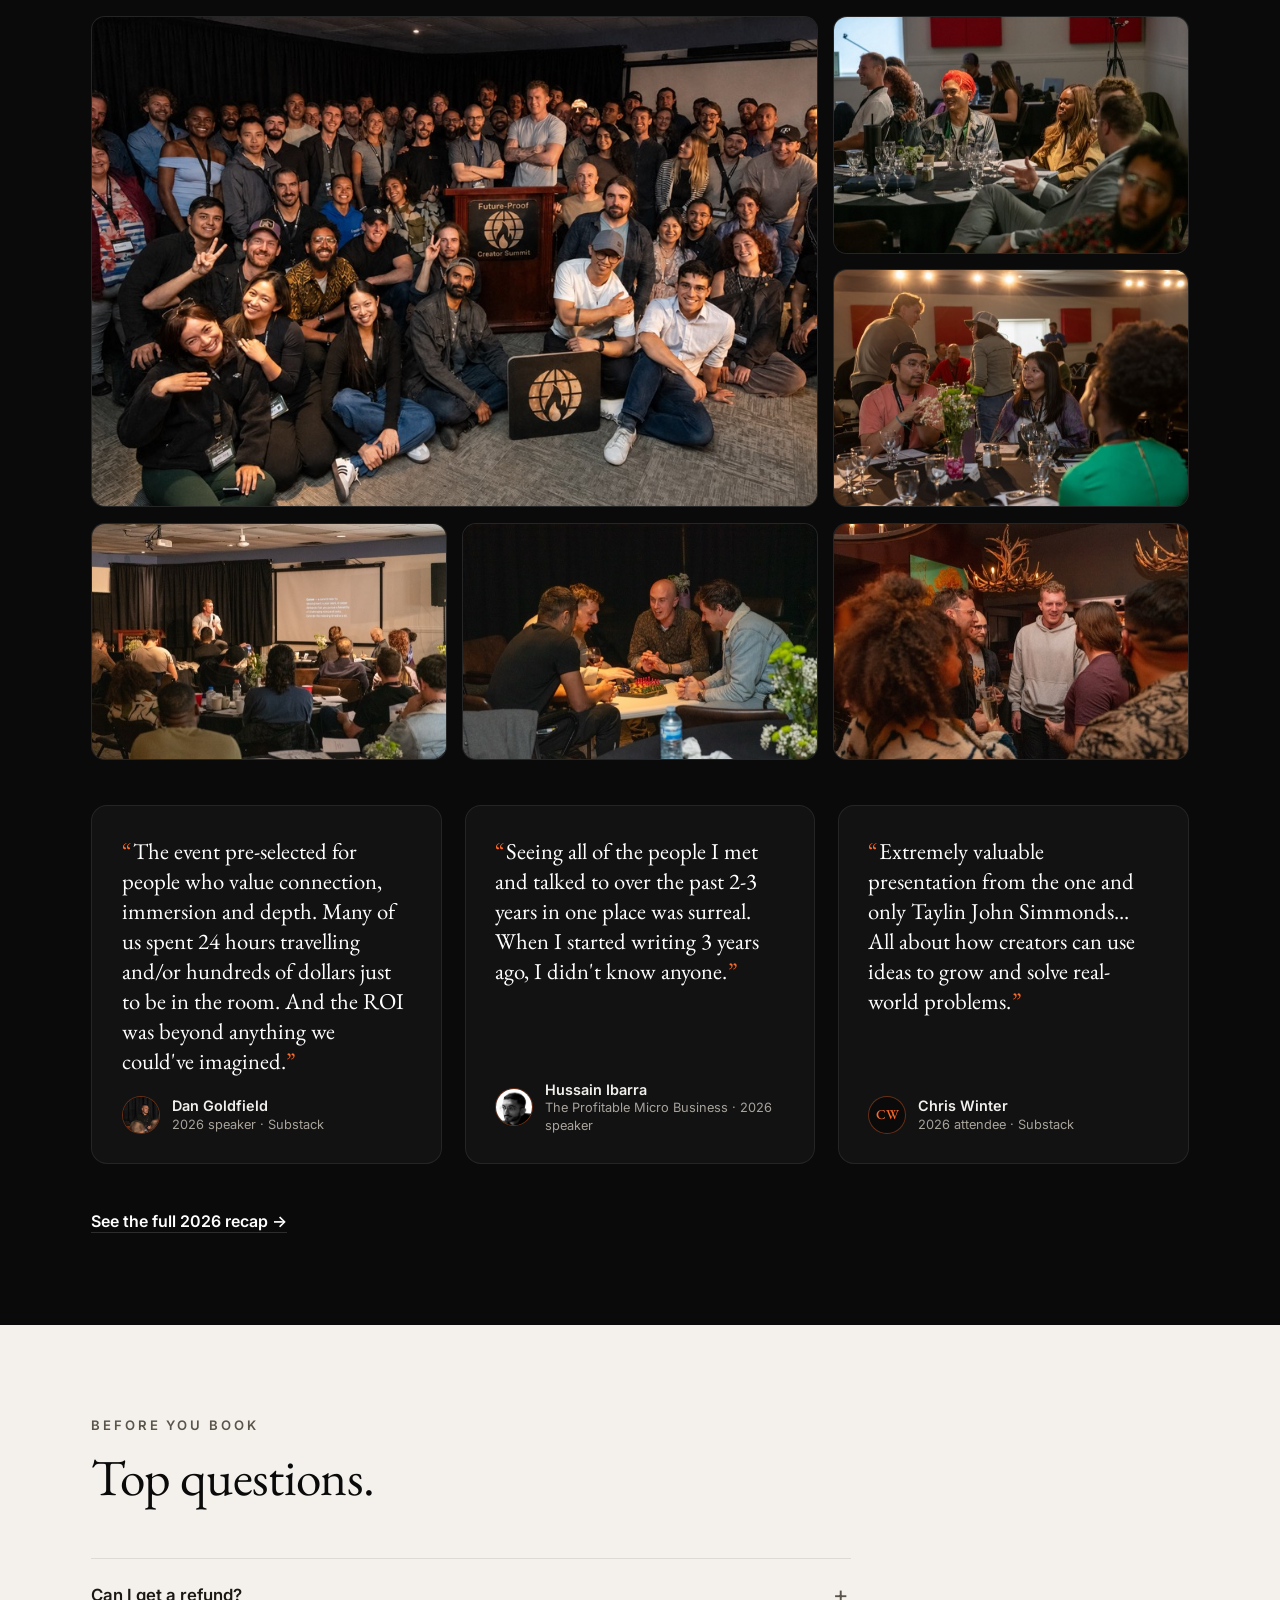
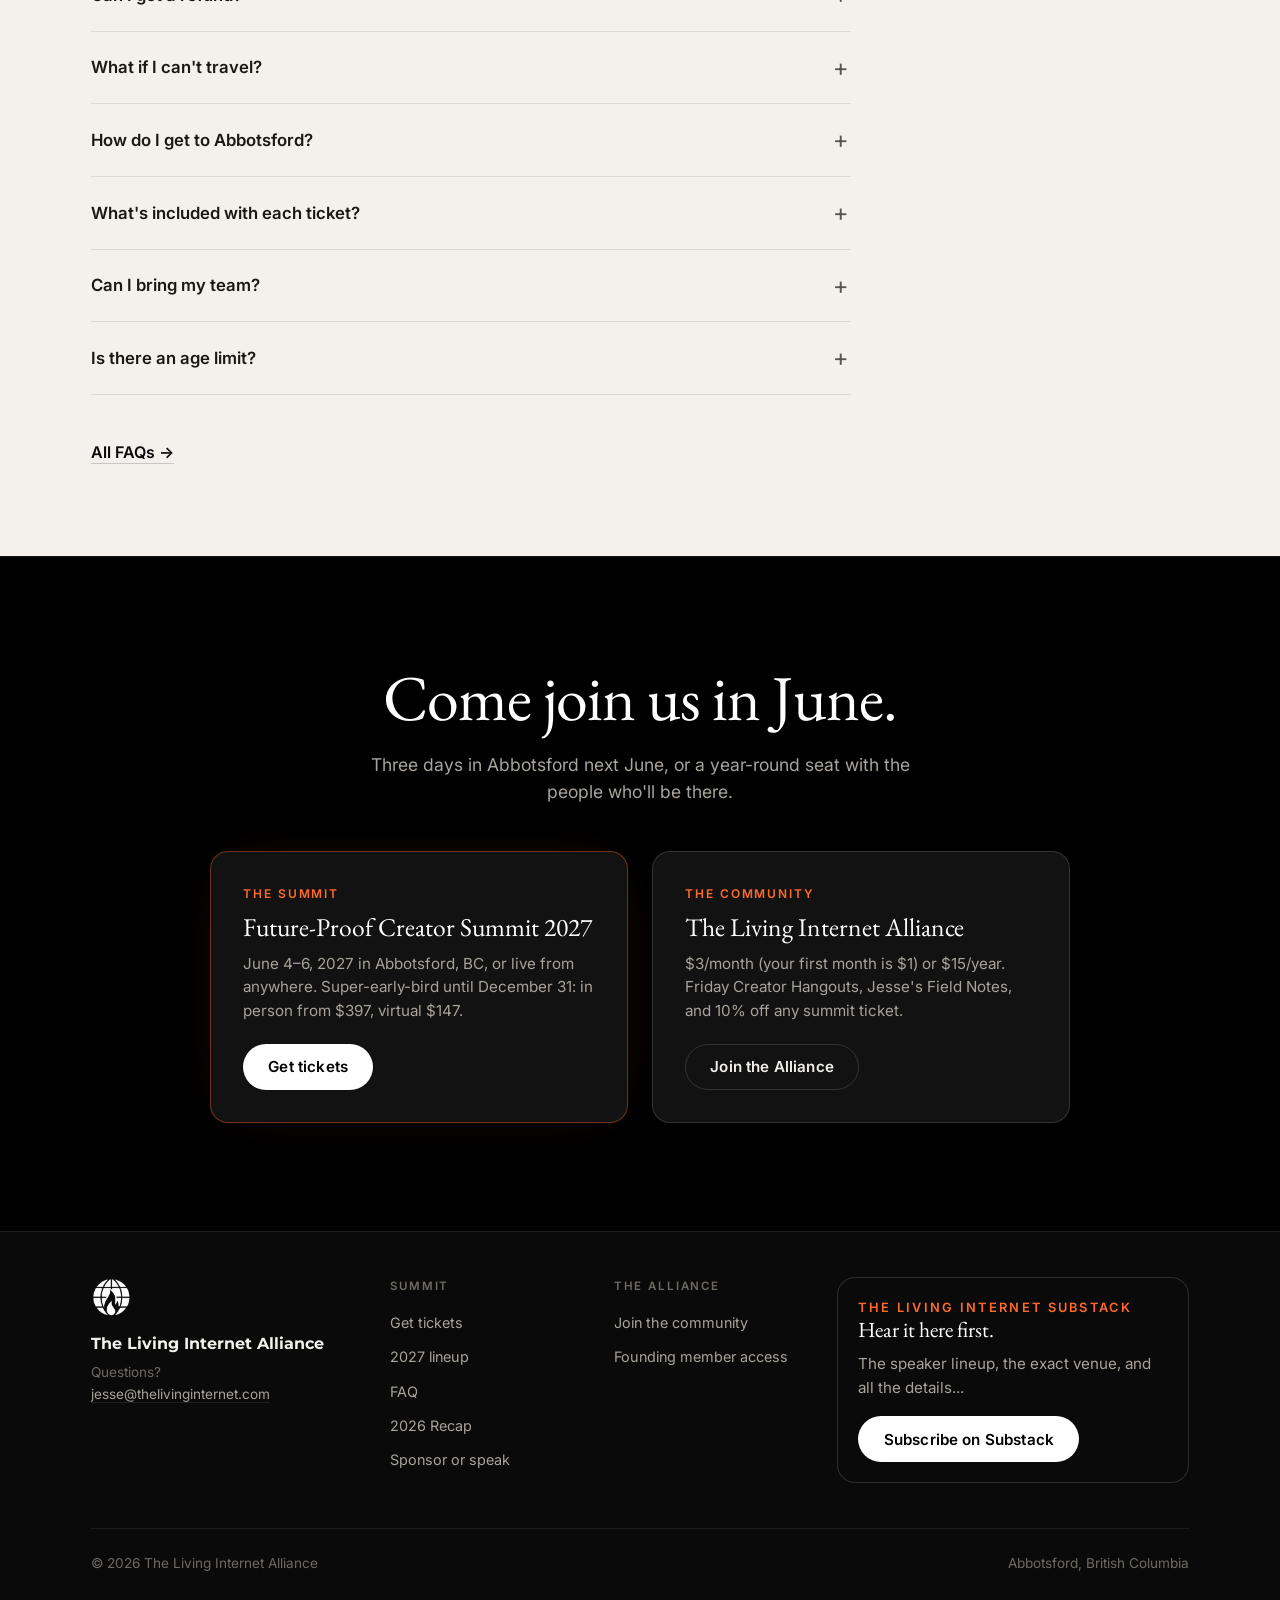
==== commit 331180a9: "Show full price on ticket cards during super-early-bird Co-Authored-By: Claude Sonnet 5.5 <noreply@a" ====
--- a/index.html
+++ b/index.html
@@ -275,7 +275,7 @@
         <article class="tier">
           <p class="tier__name">General Admission</p>
           <p class="tier__price"><span class="when-early">$397</span><span class="when-eb">$447.30</span><span class="when-full">$497</span><small>USD</small></p>
-          <p class="tier__later"><span class="when-early">$447.30 from January 1 &middot; 120 seats</span><span class="when-eb">$497 from February 16 &middot; 120 seats</span><span class="when-full">120 seats</span></p>
+          <p class="tier__later"><span class="when-early">$497 full price &middot; 120 seats</span><span class="when-eb">$497 from February 16 &middot; 120 seats</span><span class="when-full">120 seats</span></p>
           <p class="tier__member">Alliance members: <span class="when-early">$357.30</span><span class="when-eb">$402.57</span><span class="when-full">$447.30</span></p>
           <ul class="tier__list">
             <li class="yes">All talks, in person</li>
@@ -291,7 +291,7 @@
           <p class="tier__flag">30 seats</p>
           <p class="tier__name">VIP</p>
           <p class="tier__price"><span class="when-early">$1,297</span><span class="when-eb">$1,347.30</span><span class="when-full">$1,497</span><small>USD</small></p>
-          <p class="tier__later"><span class="when-early">$1,347.30 from January 1</span><span class="when-eb">$1,497 from February 16</span><span class="when-full">Only 30 seats</span></p>
+          <p class="tier__later"><span class="when-early">$1,497 full price</span><span class="when-eb">$1,497 from February 16</span><span class="when-full">Only 30 seats</span></p>
           <p class="tier__member">Alliance members: <span class="when-early">$1,167.30</span><span class="when-eb">$1,212.57</span><span class="when-full">$1,347.30</span></p>
           <ul class="tier__list">
             <li class="yes">Everything in General Admission</li>
@@ -307,7 +307,7 @@
         <article class="tier">
           <p class="tier__name">Virtual</p>
           <p class="tier__price"><span class="when-early">$147</span><span class="when-eb">$177.30</span><span class="when-full">$197</span><small>USD</small></p>
-          <p class="tier__later"><span class="when-early">$177.30 from January 1 &middot; 300 seats</span><span class="when-eb">$197 from February 16 &middot; 300 seats</span><span class="when-full">300 seats</span></p>
+          <p class="tier__later"><span class="when-early">$197 full price &middot; 300 seats</span><span class="when-eb">$197 from February 16 &middot; 300 seats</span><span class="when-full">300 seats</span></p>
           <p class="tier__member">Alliance members: <span class="when-early">$132.30</span><span class="when-eb">$159.57</span><span class="when-full">$177.30</span></p>
           <ul class="tier__list">
             <li class="yes">Every talk, streamed live</li>
@@ -334,8 +334,8 @@
         <details class="tickets__note">
           <summary class="tickets__note-title">About sales</summary>
           <p class="when-early">There won't be Black Friday or holiday sales. Tickets stay at the super-early-bird
-             price until December 31, and this is the lowest they'll be. From January 1 to February 15,
-             early-bird prices are $447.30, $1,347.30 and $177.30, and from February 16, $497, $1,497 and $197. Alliance members get 10% off any ticket, and will likely get
+             price until December 31, and this is the lowest they'll be. Full price is $497, $1,497 and $197, and early-bird pricing will be
+             announced in January. Alliance members get 10% off any ticket, and will likely get
              windows in 2027 when early-bird prices return.</p>
           <p class="when-eb">There won't be Black Friday or holiday sales. Early-bird prices of $447.30, $1,347.30 and $177.30
              run until February 15. From February 16, prices go to $497, $1,497 and $197. Alliance members
